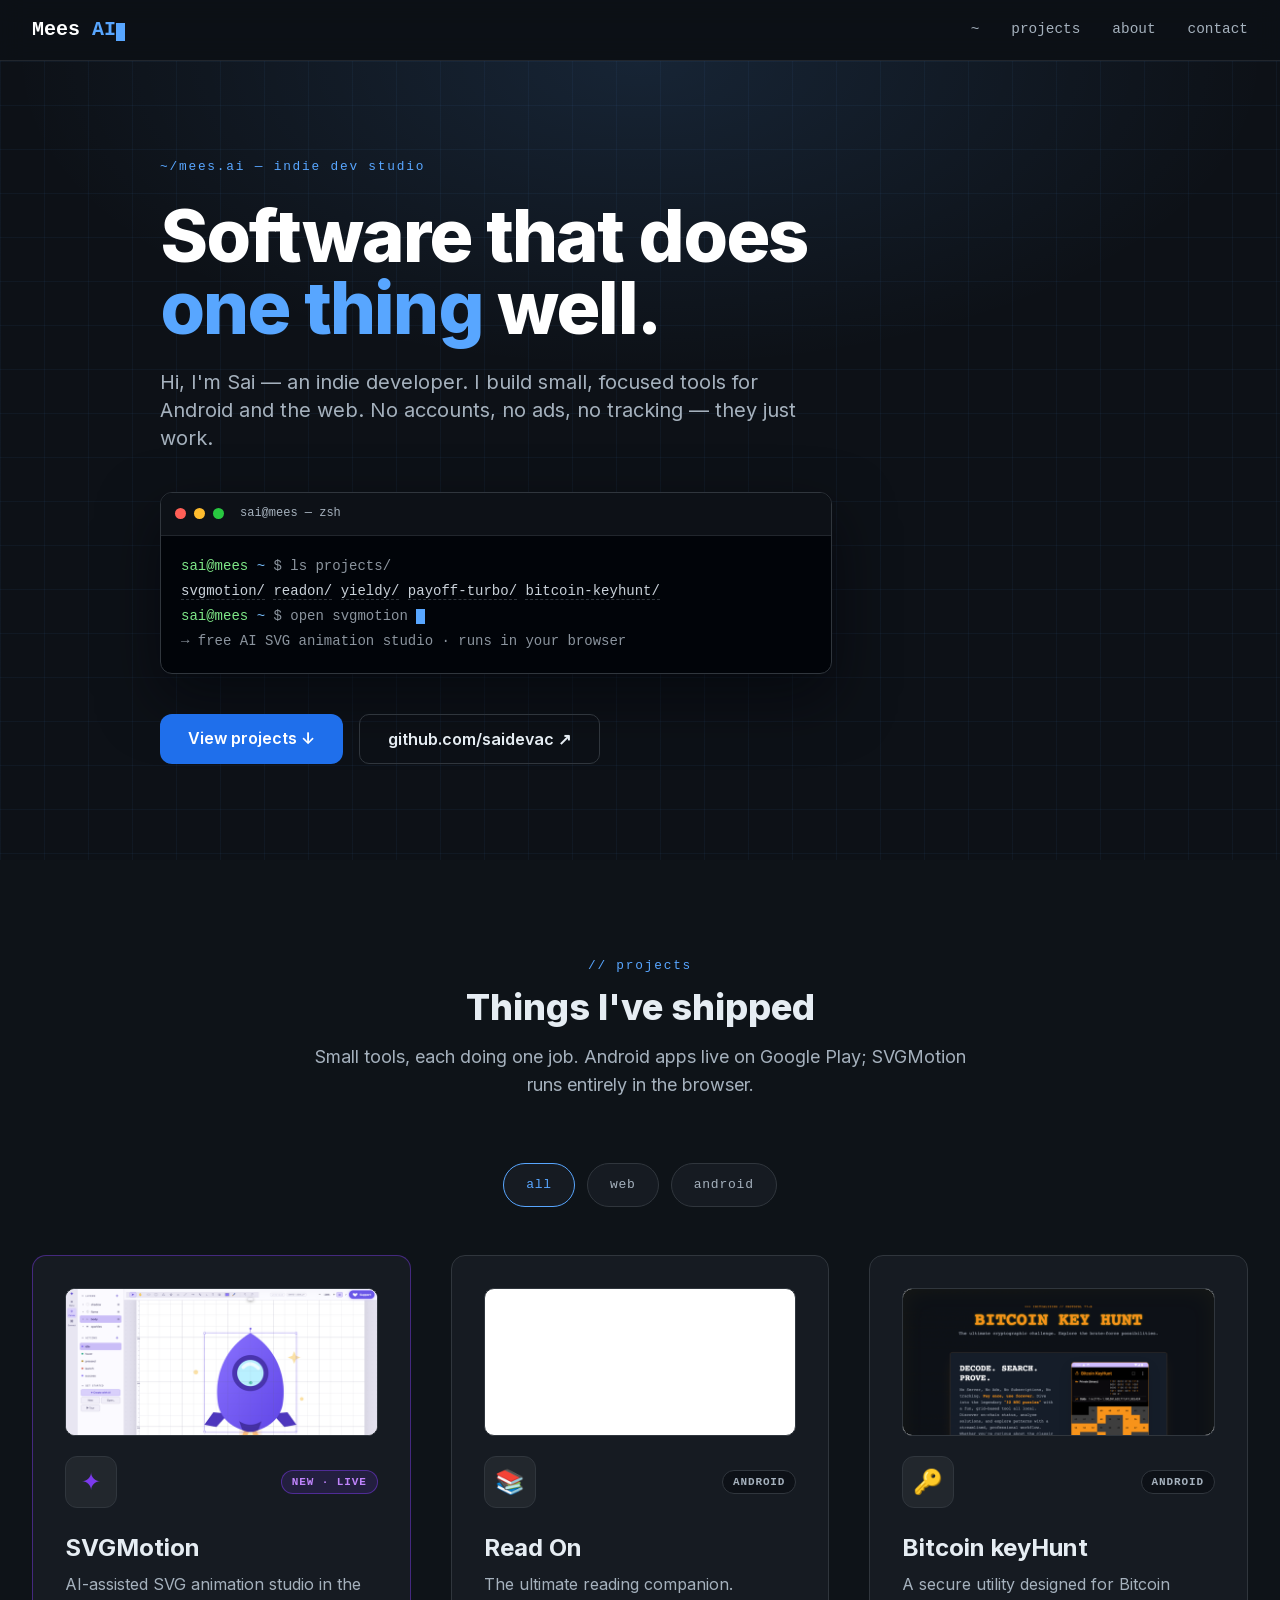
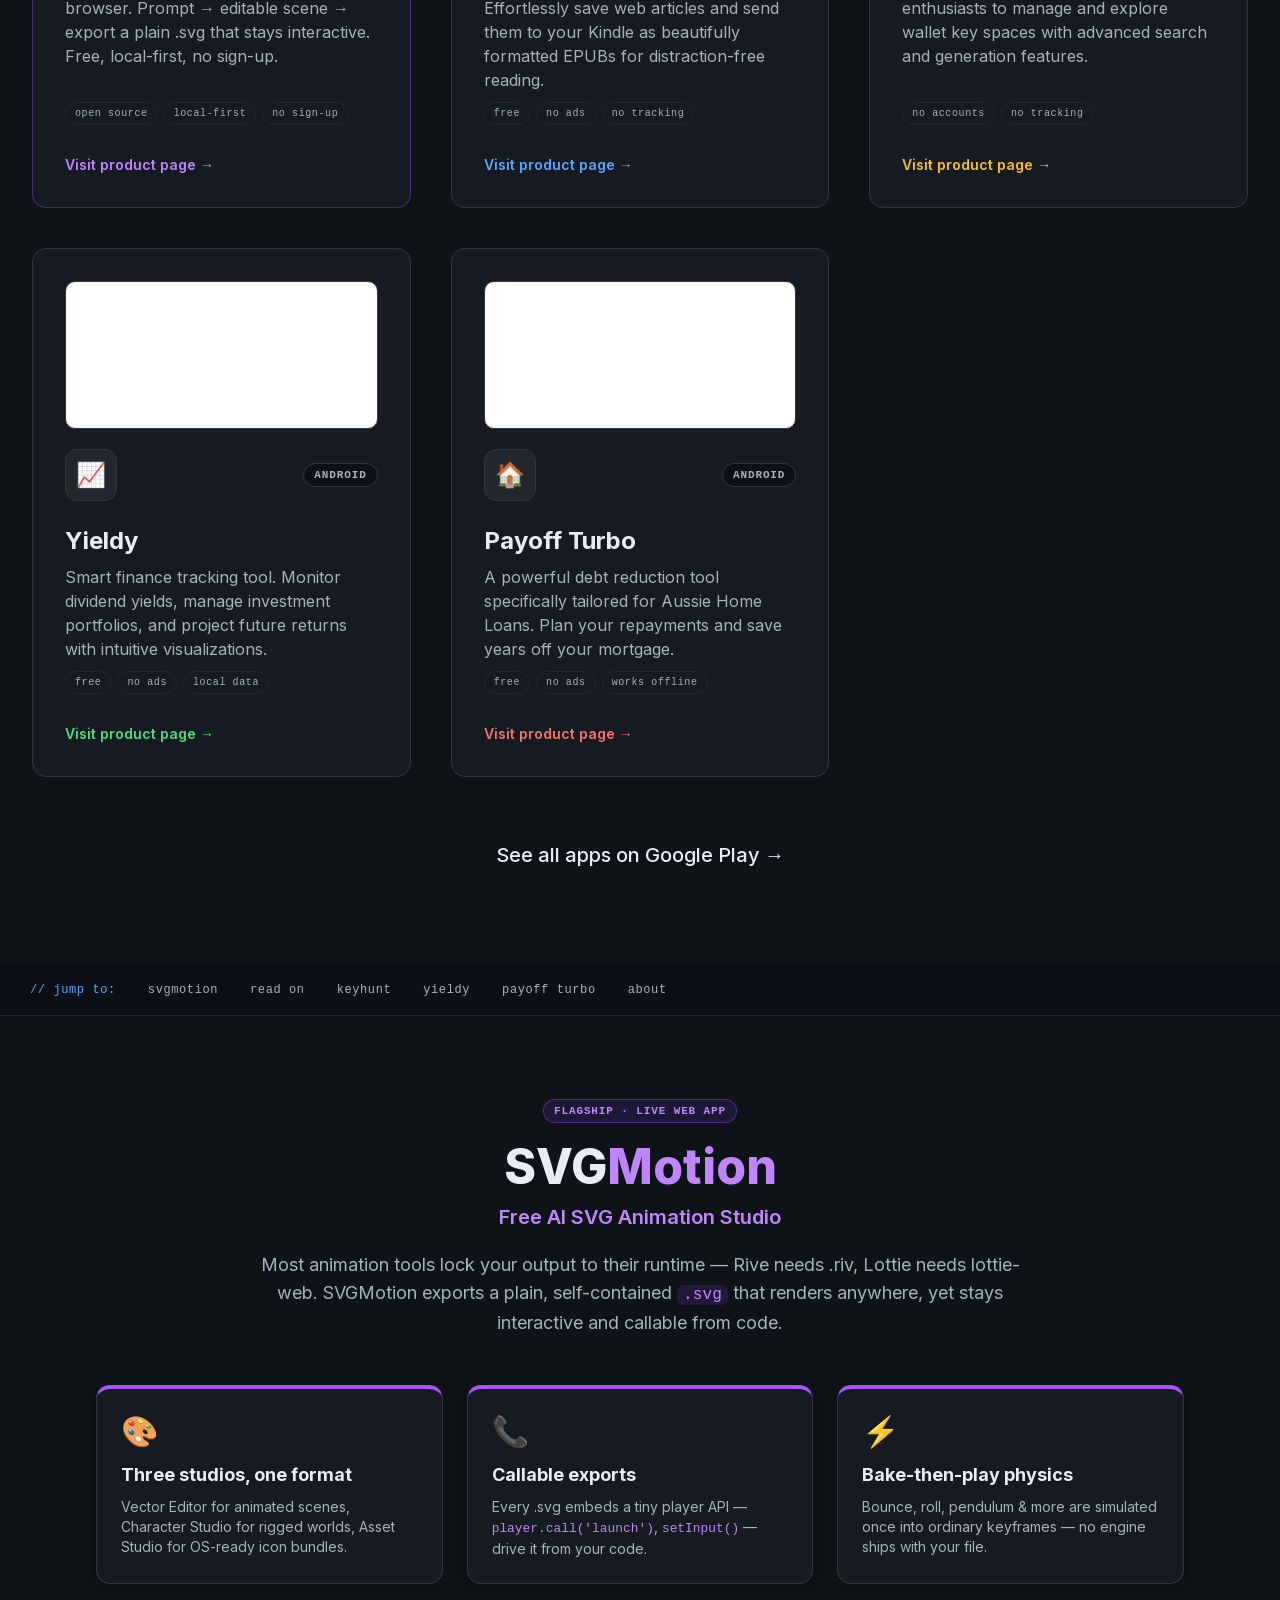
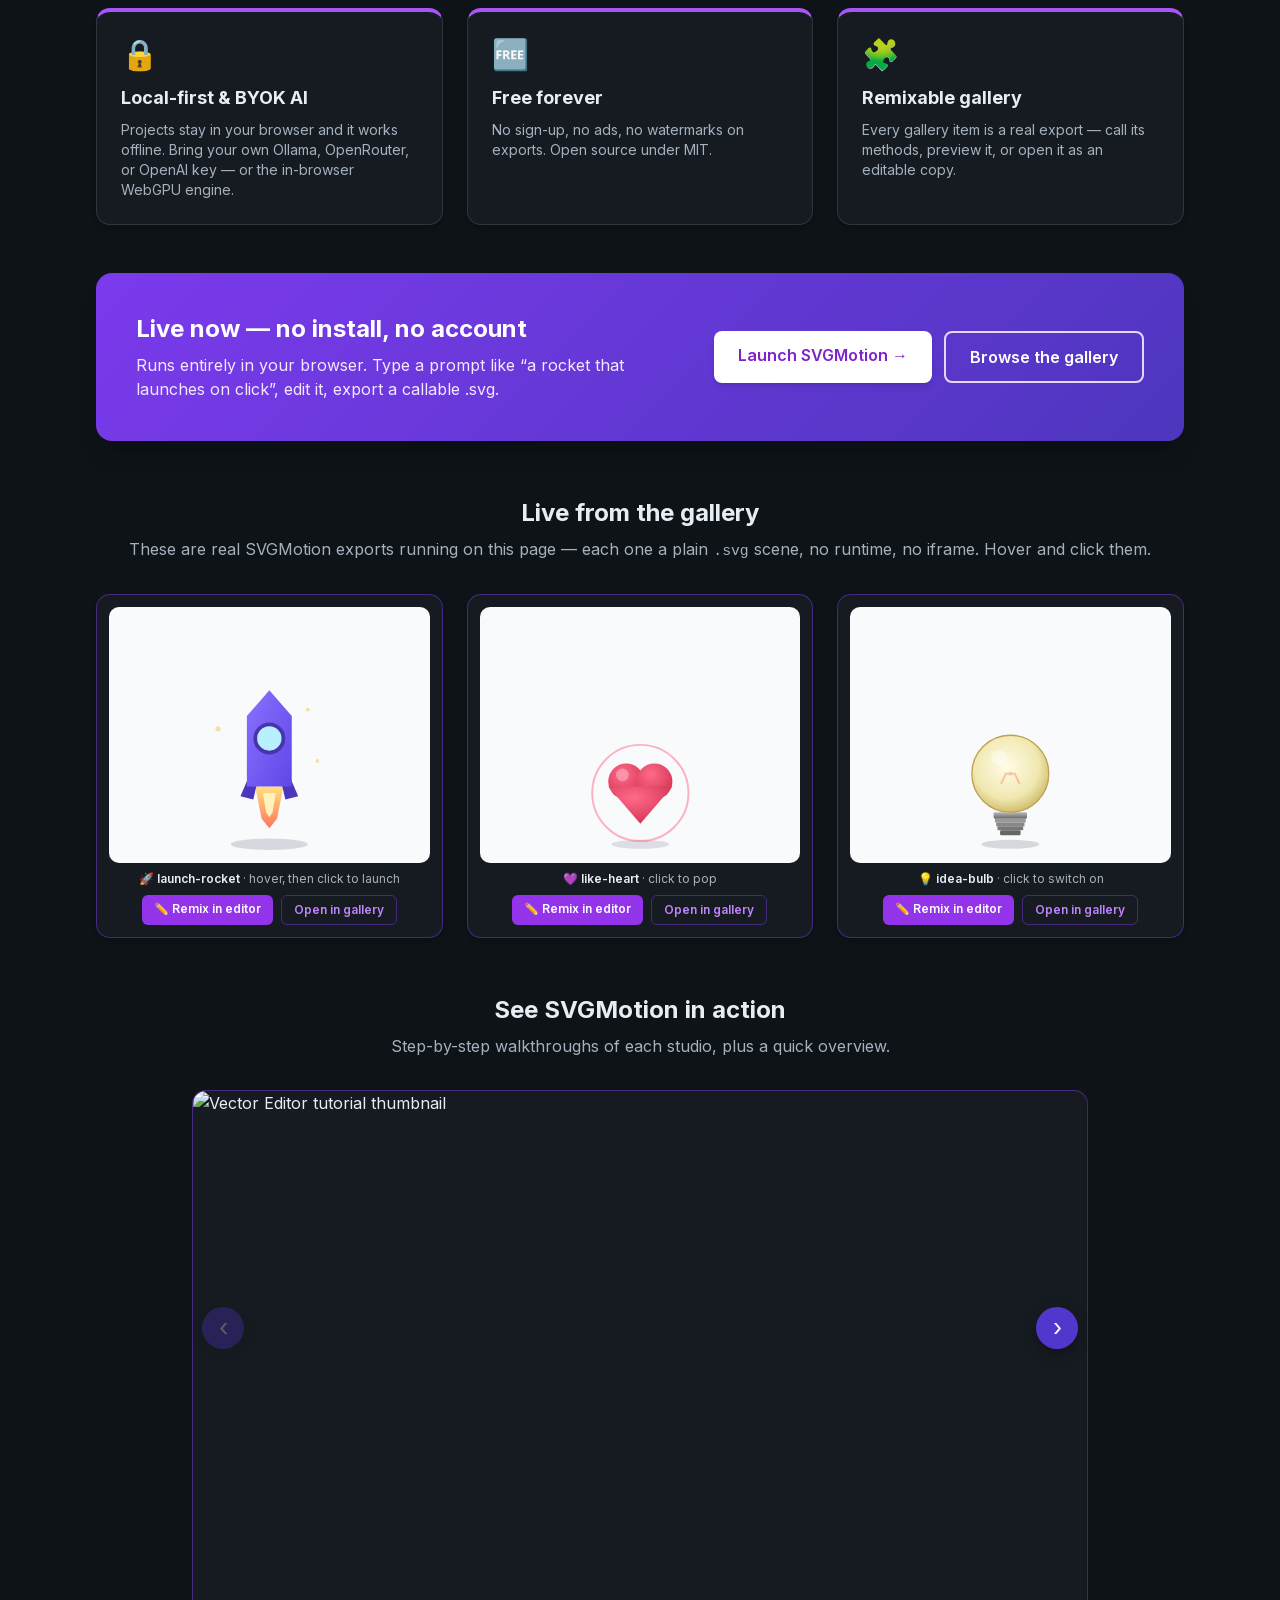
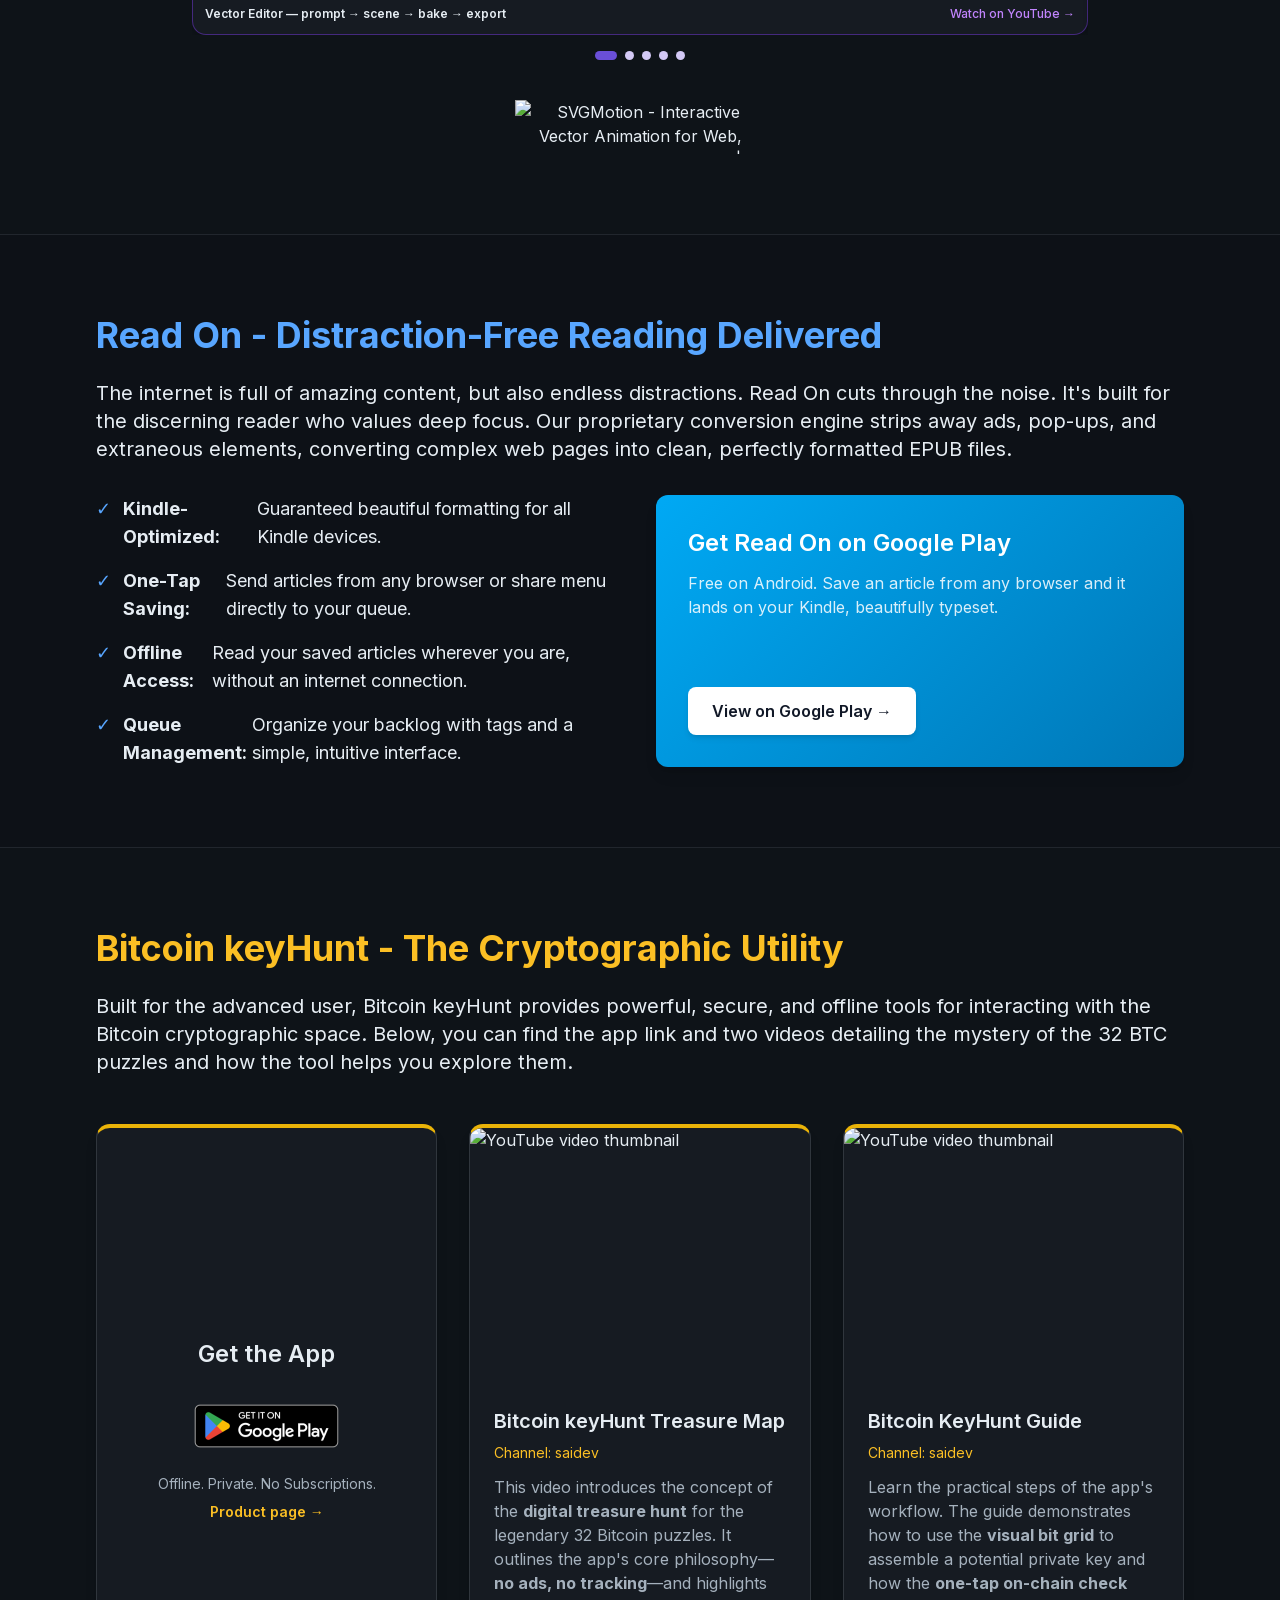
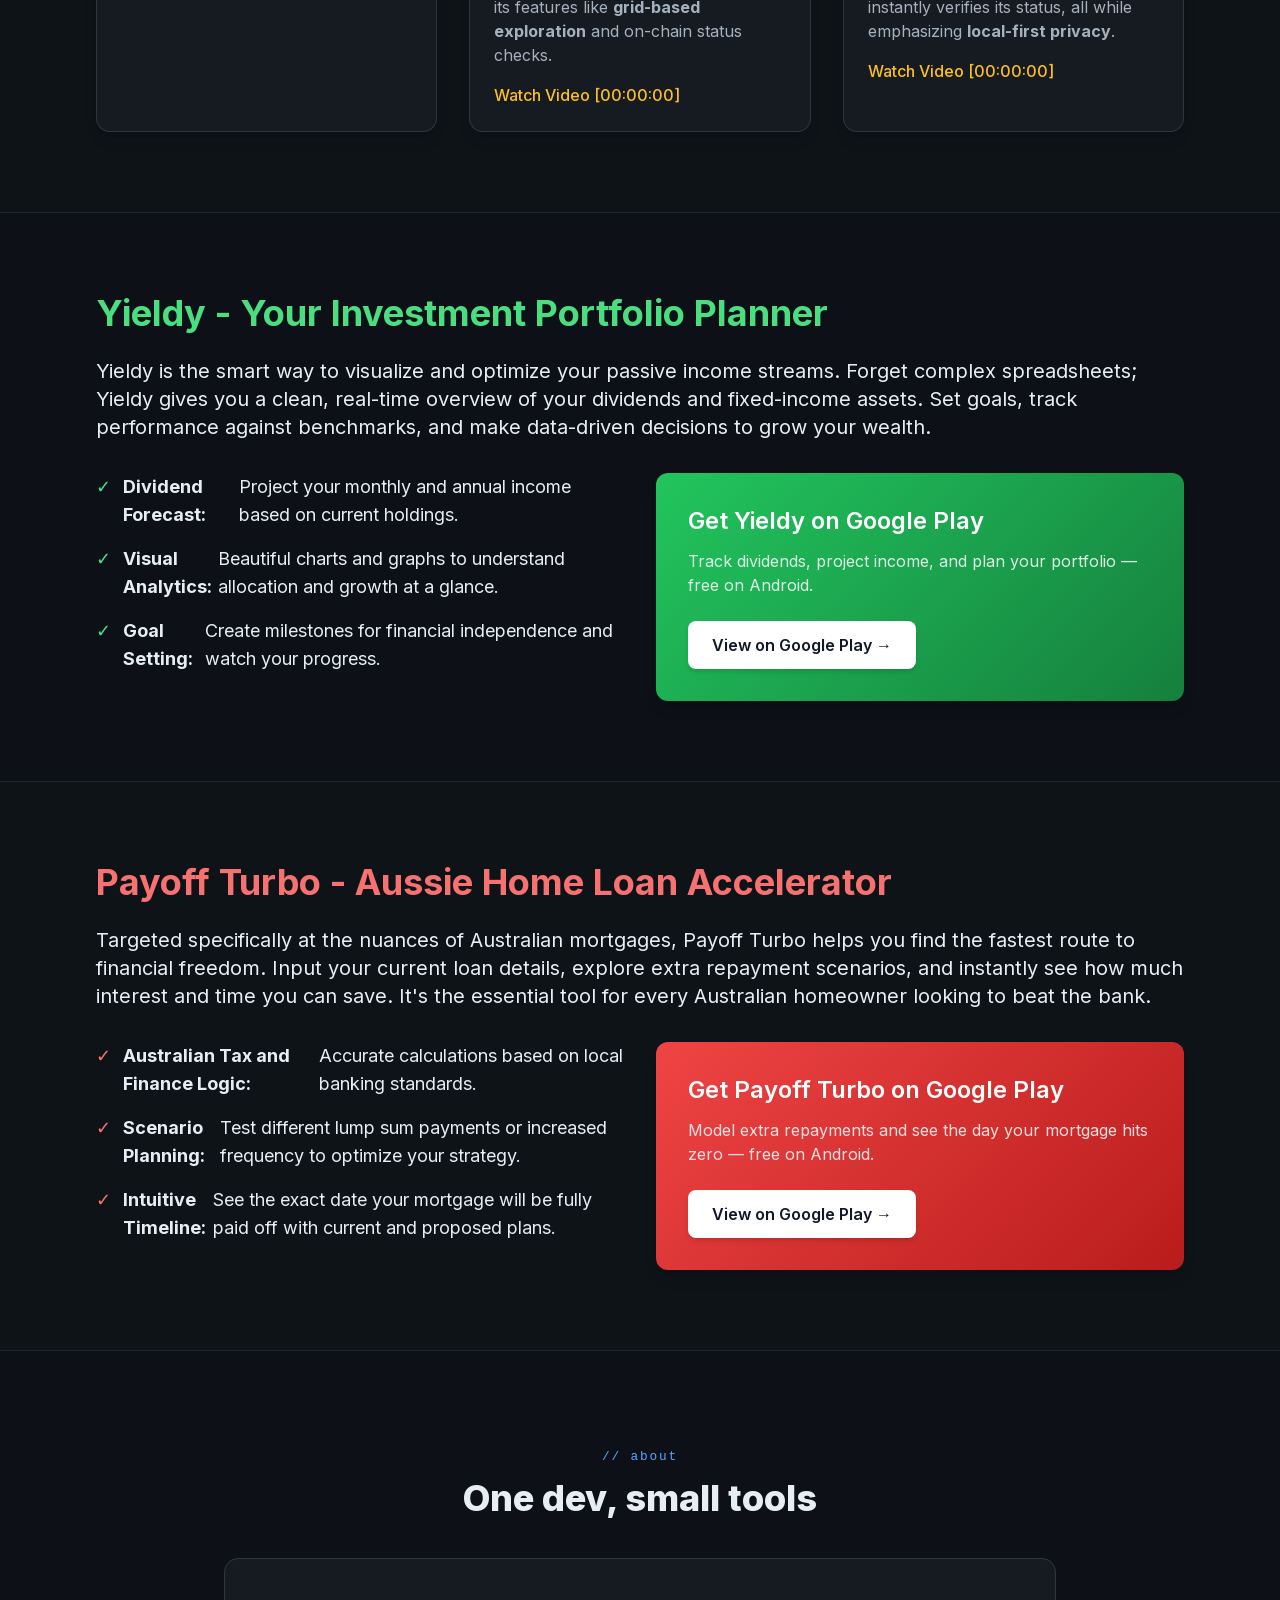
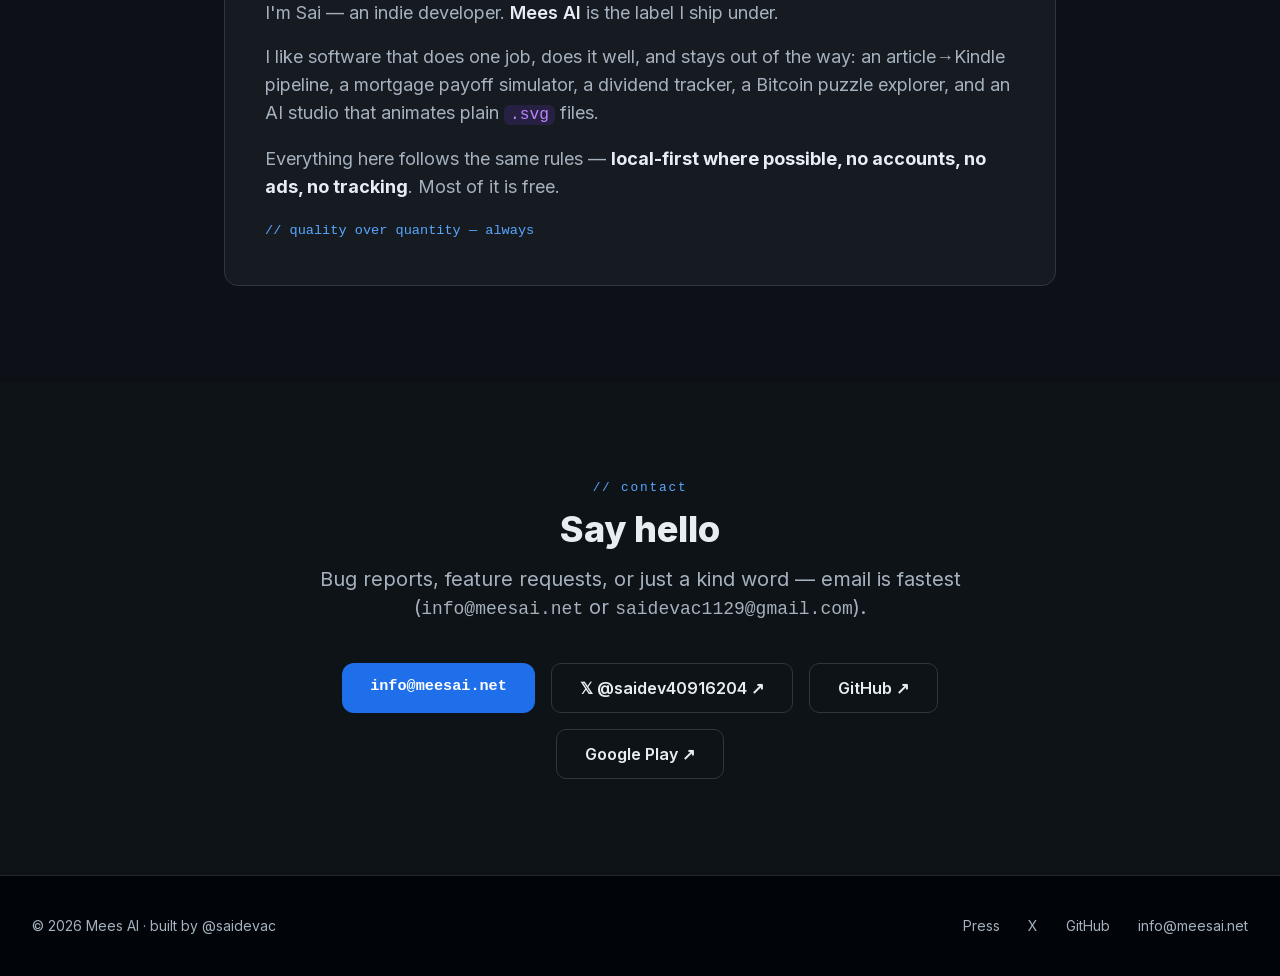
==== index.html @ 21267570 "Point SVGMotion app links at the custom domain The editor moved off the workers.dev origin to app.sv" ====
<!doctype html>
<html lang="en">
<head>
    <meta charset="UTF-8">
    <meta name="viewport" content="width=device-width, initial-scale=1.0">
    <title>Mees AI — software that does one thing well</title>
    <link rel="icon" type="image/svg+xml" href="/favicon.svg">
    <link rel="apple-touch-icon" href="/apple-touch-icon.png">
    <link rel="preload" href="/fonts/inter-latin.woff2" as="font" type="font/woff2" crossorigin>
    <style>
/* Self-hosted Inter variable font (latin + latin-ext) — replaces the Google
   Fonts request chain. font-display: swap keeps text visible during load. */
@font-face {
  font-family: 'Inter';
  font-style: normal;
  font-weight: 100 900;
  font-display: swap;
  src: url('/fonts/inter-latin-ext.woff2') format('woff2');
  unicode-range: U+0100-02BA, U+02BD-02C5, U+02C7-02CC, U+02CE-02D7, U+02DD-02FF, U+0304, U+0308, U+0329, U+1D00-1DBF, U+1E00-1E9F, U+1EF2-1EFF, U+2020, U+20A0-20AB, U+20AD-20C0, U+2113, U+2C60-2C7F, U+A720-A7FF;
}
@font-face {
  font-family: 'Inter';
  font-style: normal;
  font-weight: 100 900;
  font-display: swap;
  src: url('/fonts/inter-latin.woff2') format('woff2');
  unicode-range: U+0000-00FF, U+0131, U+0152-0153, U+02BB-02BC, U+02C6, U+02DA, U+02DC, U+0304, U+0308, U+0329, U+2000-206F, U+20AC, U+2122, U+2191, U+2193, U+2212, U+2215, U+FEFF, U+FFFD;
}

*,:after,:before{--tw-border-spacing-x:0;--tw-border-spacing-y:0;--tw-translate-x:0;--tw-translate-y:0;--tw-rotate:0;--tw-skew-x:0;--tw-skew-y:0;--tw-scale-x:1;--tw-scale-y:1;--tw-pan-x: ;--tw-pan-y: ;--tw-pinch-zoom: ;--tw-scroll-snap-strictness:proximity;--tw-gradient-from-position: ;--tw-gradient-via-position: ;--tw-gradient-to-position: ;--tw-ordinal: ;--tw-slashed-zero: ;--tw-numeric-figure: ;--tw-numeric-spacing: ;--tw-numeric-fraction: ;--tw-ring-inset: ;--tw-ring-offset-width:0px;--tw-ring-offset-color:#fff;--tw-ring-color:rgba(59,130,246,.5);--tw-ring-offset-shadow:0 0 #0000;--tw-ring-shadow:0 0 #0000;--tw-shadow:0 0 #0000;--tw-shadow-colored:0 0 #0000;--tw-blur: ;--tw-brightness: ;--tw-contrast: ;--tw-grayscale: ;--tw-hue-rotate: ;--tw-invert: ;--tw-saturate: ;--tw-sepia: ;--tw-drop-shadow: ;--tw-backdrop-blur: ;--tw-backdrop-brightness: ;--tw-backdrop-contrast: ;--tw-backdrop-grayscale: ;--tw-backdrop-hue-rotate: ;--tw-backdrop-invert: ;--tw-backdrop-opacity: ;--tw-backdrop-saturate: ;--tw-backdrop-sepia: ;--tw-contain-size: ;--tw-contain-layout: ;--tw-contain-paint: ;--tw-contain-style: }::backdrop{--tw-border-spacing-x:0;--tw-border-spacing-y:0;--tw-translate-x:0;--tw-translate-y:0;--tw-rotate:0;--tw-skew-x:0;--tw-skew-y:0;--tw-scale-x:1;--tw-scale-y:1;--tw-pan-x: ;--tw-pan-y: ;--tw-pinch-zoom: ;--tw-scroll-snap-strictness:proximity;--tw-gradient-from-position: ;--tw-gradient-via-position: ;--tw-gradient-to-position: ;--tw-ordinal: ;--tw-slashed-zero: ;--tw-numeric-figure: ;--tw-numeric-spacing: ;--tw-numeric-fraction: ;--tw-ring-inset: ;--tw-ring-offset-width:0px;--tw-ring-offset-color:#fff;--tw-ring-color:rgba(59,130,246,.5);--tw-ring-offset-shadow:0 0 #0000;--tw-ring-shadow:0 0 #0000;--tw-shadow:0 0 #0000;--tw-shadow-colored:0 0 #0000;--tw-blur: ;--tw-brightness: ;--tw-contrast: ;--tw-grayscale: ;--tw-hue-rotate: ;--tw-invert: ;--tw-saturate: ;--tw-sepia: ;--tw-drop-shadow: ;--tw-backdrop-blur: ;--tw-backdrop-brightness: ;--tw-backdrop-contrast: ;--tw-backdrop-grayscale: ;--tw-backdrop-hue-rotate: ;--tw-backdrop-invert: ;--tw-backdrop-opacity: ;--tw-backdrop-saturate: ;--tw-backdrop-sepia: ;--tw-contain-size: ;--tw-contain-layout: ;--tw-contain-paint: ;--tw-contain-style: }/*! tailwindcss v3.4.17 | MIT License | https://tailwindcss.com*/*,:after,:before{box-sizing:border-box;border:0 solid #e5e7eb}:after,:before{--tw-content:""}:host,html{line-height:1.5;-webkit-text-size-adjust:100%;-moz-tab-size:4;-o-tab-size:4;tab-size:4;font-family:ui-sans-serif,system-ui,sans-serif,Apple Color Emoji,Segoe UI Emoji,Segoe UI Symbol,Noto Color Emoji;font-feature-settings:normal;font-variation-settings:normal;-webkit-tap-highlight-color:transparent}body{margin:0;line-height:inherit}hr{height:0;color:inherit;border-top-width:1px}abbr:where([title]){-webkit-text-decoration:underline dotted;text-decoration:underline dotted}h1,h2,h3,h4,h5,h6{font-size:inherit;font-weight:inherit}a{color:inherit;text-decoration:inherit}b,strong{font-weight:bolder}code,kbd,pre,samp{font-family:ui-monospace,SFMono-Regular,Menlo,Monaco,Consolas,Liberation Mono,Courier New,monospace;font-feature-settings:normal;font-variation-settings:normal;font-size:1em}small{font-size:80%}sub,sup{font-size:75%;line-height:0;position:relative;vertical-align:baseline}sub{bottom:-.25em}sup{top:-.5em}table{text-indent:0;border-color:inherit;border-collapse:collapse}button,input,optgroup,select,textarea{font-family:inherit;font-feature-settings:inherit;font-variation-settings:inherit;font-size:100%;font-weight:inherit;line-height:inherit;letter-spacing:inherit;color:inherit;margin:0;padding:0}button,select{text-transform:none}button,input:where([type=button]),input:where([type=reset]),input:where([type=submit]){-webkit-appearance:button;background-color:transparent;background-image:none}:-moz-focusring{outline:auto}:-moz-ui-invalid{box-shadow:none}progress{vertical-align:baseline}::-webkit-inner-spin-button,::-webkit-outer-spin-button{height:auto}[type=search]{-webkit-appearance:textfield;outline-offset:-2px}::-webkit-search-decoration{-webkit-appearance:none}::-webkit-file-upload-button{-webkit-appearance:button;font:inherit}summary{display:list-item}blockquote,dd,dl,figure,h1,h2,h3,h4,h5,h6,hr,p,pre{margin:0}fieldset{margin:0}fieldset,legend{padding:0}menu,ol,ul{list-style:none;margin:0;padding:0}dialog{padding:0}textarea{resize:vertical}input::-moz-placeholder,textarea::-moz-placeholder{opacity:1;color:#9ca3af}input::placeholder,textarea::placeholder{opacity:1;color:#9ca3af}[role=button],button{cursor:pointer}:disabled{cursor:default}audio,canvas,embed,iframe,img,object,svg,video{display:block;vertical-align:middle}img,video{max-width:100%;height:auto}[hidden]:where(:not([hidden=until-found])){display:none}.fixed{position:fixed}.relative{position:relative}.sticky{position:sticky}.top-0{top:0}.z-50{z-index:50}.mx-auto{margin-left:auto;margin-right:auto}.mb-0{margin-bottom:0}.mb-10{margin-bottom:2.5rem}.mb-12{margin-bottom:3rem}.mb-16{margin-bottom:4rem}.mb-2{margin-bottom:.5rem}.mb-3{margin-bottom:.75rem}.mb-4{margin-bottom:1rem}.mb-5{margin-bottom:1.25rem}.mb-6{margin-bottom:1.5rem}.mb-8{margin-bottom:2rem}.mr-3{margin-right:.75rem}.mt-10{margin-top:2.5rem}.mt-14{margin-top:3.5rem}.mt-16{margin-top:4rem}.mt-2{margin-top:.5rem}.mt-4{margin-top:1rem}.mt-6{margin-top:1.5rem}.mt-8{margin-top:2rem}.mt-auto{margin-top:auto}.block{display:block}.inline-block{display:inline-block}.flex{display:flex}.grid{display:grid}.hidden{display:none}.aspect-video{aspect-ratio:16/9}.h-16{height:4rem}.h-6{height:1.5rem}.h-full{height:100%}.w-6{width:1.5rem}.w-full{width:100%}.max-w-2xl{max-width:42rem}.max-w-3xl{max-width:48rem}.max-w-4xl{max-width:56rem}.max-w-6xl{max-width:72rem}.max-w-7xl{max-width:80rem}.max-w-xl{max-width:36rem}.flex-1{flex:1 1 0%}.shrink-0{flex-shrink:0}.grow{flex-grow:1}.transform{transform:translate(var(--tw-translate-x),var(--tw-translate-y)) rotate(var(--tw-rotate)) skewX(var(--tw-skew-x)) skewY(var(--tw-skew-y)) scaleX(var(--tw-scale-x)) scaleY(var(--tw-scale-y))}.grid-cols-1{grid-template-columns:repeat(1,minmax(0,1fr))}.flex-col{flex-direction:column}.flex-wrap{flex-wrap:wrap}.items-start{align-items:flex-start}.items-center{align-items:center}.justify-center{justify-content:center}.justify-between{justify-content:space-between}.gap-10{gap:2.5rem}.gap-2{gap:.5rem}.gap-3{gap:.75rem}.gap-6{gap:1.5rem}.gap-8{gap:2rem}.space-x-4>:not([hidden])~:not([hidden]){--tw-space-x-reverse:0;margin-right:calc(1rem*var(--tw-space-x-reverse));margin-left:calc(1rem*(1 - var(--tw-space-x-reverse)))}.space-x-6>:not([hidden])~:not([hidden]){--tw-space-x-reverse:0;margin-right:calc(1.5rem*var(--tw-space-x-reverse));margin-left:calc(1.5rem*(1 - var(--tw-space-x-reverse)))}.space-x-8>:not([hidden])~:not([hidden]){--tw-space-x-reverse:0;margin-right:calc(2rem*var(--tw-space-x-reverse));margin-left:calc(2rem*(1 - var(--tw-space-x-reverse)))}.space-y-4>:not([hidden])~:not([hidden]){--tw-space-y-reverse:0;margin-top:calc(1rem*(1 - var(--tw-space-y-reverse)));margin-bottom:calc(1rem*var(--tw-space-y-reverse))}.self-start{align-self:flex-start}.overflow-hidden{overflow:hidden}.rounded{border-radius:.25rem}.rounded-2xl{border-radius:1rem}.rounded-full{border-radius:9999px}.rounded-lg{border-radius:.5rem}.rounded-md{border-radius:.375rem}.rounded-xl{border-radius:.75rem}.border{border-width:1px}.border-2{border-width:2px}.border-b{border-bottom-width:1px}.border-b-2{border-bottom-width:2px}.border-t-4{border-top-width:4px}.border-t-8{border-top-width:8px}.border-gray-100{--tw-border-opacity:1;border-color:rgb(243 244 246/var(--tw-border-opacity,1))}.border-gray-300{--tw-border-opacity:1;border-color:rgb(209 213 219/var(--tw-border-opacity,1))}.border-gray-400{--tw-border-opacity:1;border-color:rgb(156 163 175/var(--tw-border-opacity,1))}.border-purple-100{--tw-border-opacity:1;border-color:rgb(243 232 255/var(--tw-border-opacity,1))}.border-purple-200{--tw-border-opacity:1;border-color:rgb(233 213 255/var(--tw-border-opacity,1))}.border-purple-300{--tw-border-opacity:1;border-color:rgb(216 180 254/var(--tw-border-opacity,1))}.border-purple-500{--tw-border-opacity:1;border-color:rgb(168 85 247/var(--tw-border-opacity,1))}.border-transparent{border-color:transparent}.border-yellow-500{--tw-border-opacity:1;border-color:rgb(234 179 8/var(--tw-border-opacity,1))}.bg-\[\#f0f4f8\]{--tw-bg-opacity:1;background-color:rgb(240 244 248/var(--tw-bg-opacity,1))}.bg-blue-100{--tw-bg-opacity:1;background-color:rgb(219 234 254/var(--tw-bg-opacity,1))}.bg-gray-100{--tw-bg-opacity:1;background-color:rgb(243 244 246/var(--tw-bg-opacity,1))}.bg-green-100{--tw-bg-opacity:1;background-color:rgb(220 252 231/var(--tw-bg-opacity,1))}.bg-purple-100{--tw-bg-opacity:1;background-color:rgb(243 232 255/var(--tw-bg-opacity,1))}.bg-purple-50{--tw-bg-opacity:1;background-color:rgb(250 245 255/var(--tw-bg-opacity,1))}.bg-purple-600{--tw-bg-opacity:1;background-color:rgb(147 51 234/var(--tw-bg-opacity,1))}.bg-red-100{--tw-bg-opacity:1;background-color:rgb(254 226 226/var(--tw-bg-opacity,1))}.bg-white{--tw-bg-opacity:1;background-color:rgb(255 255 255/var(--tw-bg-opacity,1))}.bg-white\/20{background-color:hsla(0,0%,100%,.2)}.bg-yellow-100{--tw-bg-opacity:1;background-color:rgb(254 249 195/var(--tw-bg-opacity,1))}.p-10{padding:2.5rem}.p-3{padding:.75rem}.p-6{padding:1.5rem}.p-8{padding:2rem}.px-1\.5{padding-left:.375rem;padding-right:.375rem}.px-3{padding-left:.75rem;padding-right:.75rem}.px-4{padding-left:1rem;padding-right:1rem}.px-6{padding-left:1.5rem;padding-right:1.5rem}.px-8{padding-left:2rem;padding-right:2rem}.py-0\.5{padding-top:.125rem;padding-bottom:.125rem}.py-1{padding-top:.25rem;padding-bottom:.25rem}.py-1\.5{padding-top:.375rem;padding-bottom:.375rem}.py-10{padding-top:2.5rem;padding-bottom:2.5rem}.py-12{padding-top:3rem;padding-bottom:3rem}.py-16{padding-top:4rem;padding-bottom:4rem}.py-20{padding-top:5rem;padding-bottom:5rem}.py-24{padding-top:6rem;padding-bottom:6rem}.py-3{padding-top:.75rem;padding-bottom:.75rem}.py-4{padding-top:1rem;padding-bottom:1rem}.pb-1{padding-bottom:.25rem}.pb-32{padding-bottom:8rem}.pt-24{padding-top:6rem}.pt-4{padding-top:1rem}.text-center{text-align:center}.text-2xl{font-size:1.5rem;line-height:2rem}.text-3xl{font-size:1.875rem;line-height:2.25rem}.text-4xl{font-size:2.25rem;line-height:2.5rem}.text-5xl{font-size:3rem;line-height:1}.text-base{font-size:1rem;line-height:1.5rem}.text-lg{font-size:1.125rem;line-height:1.75rem}.text-sm{font-size:.875rem;line-height:1.25rem}.text-xl{font-size:1.25rem;line-height:1.75rem}.text-xs{font-size:.75rem;line-height:1rem}.font-bold{font-weight:700}.font-extrabold{font-weight:800}.font-medium{font-weight:500}.font-semibold{font-weight:600}.uppercase{text-transform:uppercase}.leading-tight{line-height:1.25}.tracking-tight{letter-spacing:-.025em}.tracking-wide{letter-spacing:.025em}.tracking-widest{letter-spacing:.1em}.text-gray-300{--tw-text-opacity:1;color:rgb(209 213 219/var(--tw-text-opacity,1))}.text-gray-500{--tw-text-opacity:1;color:rgb(107 114 128/var(--tw-text-opacity,1))}.text-gray-600{--tw-text-opacity:1;color:rgb(75 85 99/var(--tw-text-opacity,1))}.text-gray-700{--tw-text-opacity:1;color:rgb(55 65 81/var(--tw-text-opacity,1))}.text-gray-800{--tw-text-opacity:1;color:rgb(31 41 55/var(--tw-text-opacity,1))}.text-gray-900{--tw-text-opacity:1;color:rgb(17 24 39/var(--tw-text-opacity,1))}.text-green-500{--tw-text-opacity:1;color:rgb(34 197 94/var(--tw-text-opacity,1))}.text-green-600{--tw-text-opacity:1;color:rgb(22 163 74/var(--tw-text-opacity,1))}.text-purple-100{--tw-text-opacity:1;color:rgb(243 232 255/var(--tw-text-opacity,1))}.text-purple-600{--tw-text-opacity:1;color:rgb(147 51 234/var(--tw-text-opacity,1))}.text-purple-700{--tw-text-opacity:1;color:rgb(126 34 206/var(--tw-text-opacity,1))}.text-red-500{--tw-text-opacity:1;color:rgb(239 68 68/var(--tw-text-opacity,1))}.text-red-600{--tw-text-opacity:1;color:rgb(220 38 38/var(--tw-text-opacity,1))}.text-white{--tw-text-opacity:1;color:rgb(255 255 255/var(--tw-text-opacity,1))}.text-white\/85{color:hsla(0,0%,100%,.85)}.text-yellow-500{--tw-text-opacity:1;color:rgb(234 179 8/var(--tw-text-opacity,1))}.text-yellow-600{--tw-text-opacity:1;color:rgb(202 138 4/var(--tw-text-opacity,1))}.shadow{--tw-shadow:0 1px 3px 0 rgba(0,0,0,.1),0 1px 2px -1px rgba(0,0,0,.1);--tw-shadow-colored:0 1px 3px 0 var(--tw-shadow-color),0 1px 2px -1px var(--tw-shadow-color)}.shadow,.shadow-2xl{box-shadow:var(--tw-ring-offset-shadow,0 0 #0000),var(--tw-ring-shadow,0 0 #0000),var(--tw-shadow)}.shadow-2xl{--tw-shadow:0 25px 50px -12px rgba(0,0,0,.25);--tw-shadow-colored:0 25px 50px -12px var(--tw-shadow-color)}.shadow-lg{--tw-shadow:0 10px 15px -3px rgba(0,0,0,.1),0 4px 6px -4px rgba(0,0,0,.1);--tw-shadow-colored:0 10px 15px -3px var(--tw-shadow-color),0 4px 6px -4px var(--tw-shadow-color)}.shadow-lg,.shadow-md{box-shadow:var(--tw-ring-offset-shadow,0 0 #0000),var(--tw-ring-shadow,0 0 #0000),var(--tw-shadow)}.shadow-md{--tw-shadow:0 4px 6px -1px rgba(0,0,0,.1),0 2px 4px -2px rgba(0,0,0,.1);--tw-shadow-colored:0 4px 6px -1px var(--tw-shadow-color),0 2px 4px -2px var(--tw-shadow-color)}.shadow-xl{--tw-shadow:0 20px 25px -5px rgba(0,0,0,.1),0 8px 10px -6px rgba(0,0,0,.1);--tw-shadow-colored:0 20px 25px -5px var(--tw-shadow-color),0 8px 10px -6px var(--tw-shadow-color);box-shadow:var(--tw-ring-offset-shadow,0 0 #0000),var(--tw-ring-shadow,0 0 #0000),var(--tw-shadow)}.ring{--tw-ring-offset-shadow:var(--tw-ring-inset) 0 0 0 var(--tw-ring-offset-width) var(--tw-ring-offset-color);--tw-ring-shadow:var(--tw-ring-inset) 0 0 0 calc(3px + var(--tw-ring-offset-width)) var(--tw-ring-color);box-shadow:var(--tw-ring-offset-shadow),var(--tw-ring-shadow),var(--tw-shadow,0 0 #0000)}.filter{filter:var(--tw-blur) var(--tw-brightness) var(--tw-contrast) var(--tw-grayscale) var(--tw-hue-rotate) var(--tw-invert) var(--tw-saturate) var(--tw-sepia) var(--tw-drop-shadow)}.transition{transition-property:color,background-color,border-color,text-decoration-color,fill,stroke,opacity,box-shadow,transform,filter,-webkit-backdrop-filter;transition-property:color,background-color,border-color,text-decoration-color,fill,stroke,opacity,box-shadow,transform,filter,backdrop-filter;transition-property:color,background-color,border-color,text-decoration-color,fill,stroke,opacity,box-shadow,transform,filter,backdrop-filter,-webkit-backdrop-filter;transition-timing-function:cubic-bezier(.4,0,.2,1);transition-duration:.15s}.transition-transform{transition-property:transform;transition-timing-function:cubic-bezier(.4,0,.2,1)}.duration-150,.transition-transform{transition-duration:.15s}.duration-300{transition-duration:.3s}.ease-in-out{transition-timing-function:cubic-bezier(.4,0,.2,1)}.hover\:scale-105:hover{--tw-scale-x:1.05;--tw-scale-y:1.05}.hover\:scale-105:hover,.hover\:scale-\[1\.01\]:hover{transform:translate(var(--tw-translate-x),var(--tw-translate-y)) rotate(var(--tw-rotate)) skewX(var(--tw-skew-x)) skewY(var(--tw-skew-y)) scaleX(var(--tw-scale-x)) scaleY(var(--tw-scale-y))}.hover\:scale-\[1\.01\]:hover{--tw-scale-x:1.01;--tw-scale-y:1.01}.hover\:border-gray-700:hover{--tw-border-opacity:1;border-color:rgb(55 65 81/var(--tw-border-opacity,1))}.hover\:bg-gray-100:hover{--tw-bg-opacity:1;background-color:rgb(243 244 246/var(--tw-bg-opacity,1))}.hover\:bg-gray-700:hover{--tw-bg-opacity:1;background-color:rgb(55 65 81/var(--tw-bg-opacity,1))}.hover\:bg-purple-50:hover{--tw-bg-opacity:1;background-color:rgb(250 245 255/var(--tw-bg-opacity,1))}.hover\:bg-purple-700:hover{--tw-bg-opacity:1;background-color:rgb(126 34 206/var(--tw-bg-opacity,1))}.hover\:bg-white\/10:hover{background-color:hsla(0,0%,100%,.1)}.hover\:text-yellow-600:hover{--tw-text-opacity:1;color:rgb(202 138 4/var(--tw-text-opacity,1))}.hover\:text-yellow-700:hover{--tw-text-opacity:1;color:rgb(161 98 7/var(--tw-text-opacity,1))}.hover\:shadow-2xl:hover{--tw-shadow:0 25px 50px -12px rgba(0,0,0,.25);--tw-shadow-colored:0 25px 50px -12px var(--tw-shadow-color)}.hover\:shadow-2xl:hover,.hover\:shadow-xl:hover{box-shadow:var(--tw-ring-offset-shadow,0 0 #0000),var(--tw-ring-shadow,0 0 #0000),var(--tw-shadow)}.hover\:shadow-xl:hover{--tw-shadow:0 20px 25px -5px rgba(0,0,0,.1),0 8px 10px -6px rgba(0,0,0,.1);--tw-shadow-colored:0 20px 25px -5px var(--tw-shadow-color),0 8px 10px -6px var(--tw-shadow-color)}.focus\:ring-4:focus{--tw-ring-offset-shadow:var(--tw-ring-inset) 0 0 0 var(--tw-ring-offset-width) var(--tw-ring-offset-color);--tw-ring-shadow:var(--tw-ring-inset) 0 0 0 calc(4px + var(--tw-ring-offset-width)) var(--tw-ring-color);box-shadow:var(--tw-ring-offset-shadow),var(--tw-ring-shadow),var(--tw-shadow,0 0 #0000)}@media (min-width:640px){.sm\:grid-cols-2{grid-template-columns:repeat(2,minmax(0,1fr))}.sm\:grid-cols-3{grid-template-columns:repeat(3,minmax(0,1fr))}.sm\:flex-row{flex-direction:row}.sm\:p-10{padding:2.5rem}.sm\:px-6{padding-left:1.5rem;padding-right:1.5rem}.sm\:text-5xl{font-size:3rem;line-height:1}.sm\:text-6xl{font-size:3.75rem;line-height:1}}@media (min-width:768px){.md\:mb-0{margin-bottom:0}.md\:flex{display:flex}.md\:hidden{display:none}.md\:grid-cols-2{grid-template-columns:repeat(2,minmax(0,1fr))}.md\:flex-row{flex-direction:row}.md\:items-center{align-items:center}.md\:justify-between{justify-content:space-between}}@media (min-width:1024px){.lg\:grid-cols-3{grid-template-columns:repeat(3,minmax(0,1fr))}.lg\:px-8{padding-left:2rem;padding-right:2rem}.lg\:text-7xl{font-size:4.5rem;line-height:1}}
    </style>
    <style>
        /* Dark dev-theme design system (GitHub-dark palette) */
        :root {
            --ink: #0d1117;       /* page background */
            --panel: #161b22;     /* card surface */
            --panel2: #0e1318;    /* alternating section surface */
            --line: #21262d;      /* hairline */
            --line2: #30363d;     /* card border */
            --txt: #e6edf3;       /* primary text */
            --dim: #a5b1bd;       /* secondary text (AAA-ish on --ink) */
            --acc: #58a6ff;       /* link/accent blue */
            --acc-btn: #1f6feb;   /* button */
            --acc-btn-h: #388bfd; /* button hover */
            --mono: ui-monospace, SFMono-Regular, Menlo, Consolas, 'Liberation Mono', monospace;
        }
        html { color-scheme: dark; }
        body {
            font-family: 'Inter', sans-serif;
            background-color: var(--ink);
            color: var(--txt);
            scroll-behavior: smooth;
        }
        code { font-family: var(--mono); font-size: .92em; }

        /* utilities missing from the compiled Tailwind set */
        .gap-4 { gap: 1rem; }
        .px-7 { padding-left: 1.75rem; padding-right: 1.75rem; }
        .pb-24 { padding-bottom: 6rem; }
        .max-w-5xl { max-width: 64rem; }

        /* helpers */
        .mono { font-family: var(--mono); }
        .txt { color: var(--txt); }
        .dim { color: var(--dim); }
        .purp { color: #c084fc; }
        .amb { color: #fbbf24; }
        .grn { color: #4ade80; }
        .red-t { color: #f87171; }
        .kicker { font-family: var(--mono); font-size: .8rem; letter-spacing: .14em; color: var(--acc); }
        .alt-sec { background: var(--panel2); }
        .edge { border-color: var(--line) !important; }
        .edgep { border-color: rgba(124, 58, 237, .45) !important; }
        .site-foot { border-top: 1px solid var(--line); }
        .stage { background: #f8fafc; border-radius: 10px; }
        .edge-top-p { border-top: 4px solid #a855f7 !important; }
        .edge-top-y { border-top: 4px solid #eab308 !important; }
        .codechip { font-family: var(--mono); font-size: .9em; background: rgba(124,58,237,.16); color: #c084fc; border-radius: 6px; padding: 1px 6px; }
        .ghp:hover { background: rgba(124,58,237,.16); }
        .chip { display: inline-block; font-family: var(--mono); font-size: 11px; letter-spacing: .08em; padding: 3px 10px; border-radius: 9999px; border: 1px solid var(--line2); color: var(--dim); background: rgba(1,4,9,.4); }
        .ftab { font-family: var(--mono); font-size: 13px; letter-spacing: .06em; padding: 10px 22px; min-height: 44px; border-radius: 9999px; border: 1px solid var(--line2); color: var(--dim); background: var(--panel); cursor: pointer; transition: color .2s, border-color .2s; }
        .ftab:hover { color: var(--txt); }
        .ftab.active { color: var(--acc); border-color: var(--acc); }
        .card-shot { display: block; width: 100%; height: 148px; object-fit: cover; object-position: top; border-radius: 10px; border: 1px solid var(--line2); margin-bottom: 20px; background: #fff; }
        /* Cycling screenshot stack — auto-plays a subtle crossfade, pauses on hover */
        .shotstack { position: relative; display: block; width: 100%; height: 148px; border-radius: 10px; border: 1px solid var(--line2); margin-bottom: 20px; background: #fff; overflow: hidden; }
        .shotstack img { position: absolute; inset: 0; width: 100%; height: 100%; object-fit: cover; object-position: top; opacity: 0; animation: shotcycle 9s ease-in-out infinite; transition: transform .4s; }
        .shotstack img:nth-child(2) { animation-delay: 3s; }
        .shotstack img:nth-child(3) { animation-delay: 6s; }
        .shotstack:hover img { animation-play-state: paused; transform: scale(1.04); }
        @keyframes shotcycle { 0%{opacity:0} 6%{opacity:1} 34%{opacity:1} 40%{opacity:0} 100%{opacity:0} }
        @media (prefers-reduced-motion: reduce) { .shotstack img { animation: none; } .shotstack img:first-child { opacity: 1; } }
        /* Trust chips */
        .tchips { display: flex; flex-wrap: wrap; gap: 6px; margin: -6px 0 14px; }
        .tchip { font-family: var(--mono); font-size: 10px; letter-spacing: .06em; color: var(--dim); border: 1px solid var(--line); padding: 3px 9px; border-radius: 9999px; }
        /* Mobile breathing room for interactive embeds */
        @media (max-width: 640px) { .stage { margin: 0 -6px; } .card-shot, .shotstack { height: 170px; } }
        /* Sticky app jump bar — pins under the main nav through the detail sections */
        .app-detail-section { scroll-margin-top: 118px; }
        .jumpnav { position: sticky; top: 60px; z-index: 40; background: rgba(13,17,23,.88); backdrop-filter: blur(12px); -webkit-backdrop-filter: blur(12px); border-bottom: 1px solid var(--line); overflow-x: auto; scrollbar-width: none; }
        .jumpnav::-webkit-scrollbar { display: none; }
        .jumpnav .jn-in { display: flex; align-items: center; gap: 4px; max-width: 80rem; margin: 0 auto; padding: 9px 16px; }
        .jlink { font-family: var(--mono); font-size: 12px; letter-spacing: .05em; color: var(--dim); padding: 7px 14px; border-radius: 9999px; white-space: nowrap; text-decoration: none; transition: color .2s, background .2s; }
        .jlink:hover { color: var(--txt); background: var(--panel); }
        .jlink.jn-acc { color: var(--acc); }
        .chip-acc { color: #c084fc; border-color: rgba(124,58,237,.5); background: rgba(124,58,237,.14); }

        /* brand utilities */
        .bg-primary { background-color: #010409; }
        .bg-accent { background-color: var(--acc-btn); }
        .text-accent { color: var(--acc); }
        .border-accent { border-color: var(--acc); }
        .hover\:bg-accent-dark:hover { background-color: var(--acc-btn-h); }
        .hover\:text-accent:hover { color: var(--acc); }

        /* sticky glass nav */
        .nav-d {
            background: rgba(13, 17, 23, .78);
            backdrop-filter: blur(12px);
            -webkit-backdrop-filter: blur(12px);
            border-bottom: 1px solid var(--line);
        }

        /* dark card surfaces */
        .dk-card {
            background: var(--panel);
            border: 1px solid var(--line2);
            border-radius: 14px;
        }
        .app-card-modern {
            position: relative;
            overflow: hidden;
            background: var(--panel);
            border-radius: 14px;
            border: 1px solid var(--line2);
            transition: transform .25s cubic-bezier(.25,.46,.45,.94), border-color .25s, box-shadow .25s;
        }
        .app-card-modern:hover {
            transform: translateY(-8px);
            border-color: rgba(56, 139, 253, .45);
            box-shadow: 0 18px 44px rgba(1, 4, 9, .55);
        }
        .app-icon-circle {
            width: 52px;
            height: 52px;
            display: flex;
            align-items: center;
            justify-content: center;
            border-radius: 12px;
            background: rgba(255, 255, 255, .05);
            border: 1px solid var(--line2);
        }

        /* hero: subtle grid + top glow */
        .hero-bg {
            background-color: var(--ink);
            background-image:
                linear-gradient(rgba(88, 166, 255, .05) 1px, transparent 1px),
                linear-gradient(90deg, rgba(88, 166, 255, .05) 1px, transparent 1px),
                radial-gradient(70% 55% at 50% 0%, rgba(88, 166, 255, .13), transparent 70%);
            background-size: 44px 44px, 44px 44px, 100% 100%;
        }

        /* terminal window */
        .term {
            background: #010409;
            border: 1px solid var(--line2);
            border-radius: 12px;
            font-family: var(--mono);
            font-size: 14px;
            line-height: 1.8;
            text-align: left;
            box-shadow: 0 24px 60px rgba(1, 4, 9, .55);
            overflow: hidden;
        }
        .term-bar {
            display: flex;
            align-items: center;
            gap: 8px;
            padding: 10px 14px;
            border-bottom: 1px solid var(--line);
            background: #0d1117;
        }
        .term-dot { width: 11px; height: 11px; border-radius: 50%; }
        .term-body { padding: 18px 20px; color: #8b949e; overflow-x: auto; white-space: nowrap; }
        .term-body .p { color: #7ee787; }
        .term-body .d { color: #79c0ff; }
        .term-body a { color: #c9d1d9; text-decoration: none; border-bottom: 1px dashed var(--line2); }
        .term-body a:hover { color: var(--acc); border-bottom-color: var(--acc); }
        .cursor {
            display: inline-block;
            width: 9px;
            height: 1.05em;
            background: var(--acc);
            vertical-align: text-bottom;
            animation: blink 1.1s steps(1) infinite;
        }
        @keyframes blink { 50% { opacity: 0; } }

        .btn-ghost {
            display: inline-block;
            padding: .75rem 1.75rem;
            border: 1px solid var(--line2);
            border-radius: 10px;
            color: var(--txt);
            font-weight: 600;
            transition: border-color .2s, background .2s;
        }
        .btn-ghost:hover { border-color: var(--acc); background: rgba(88, 166, 255, .08); }

        .app-detail-section {
            min-height: 60vh;
            padding-top: 5rem;
            padding-bottom: 5rem;
        }
    </style>
    <meta name="description" content="Indie dev studio by Sai. Small, focused tools: SVGMotion (free AI SVG animation studio), Read On (articles to Kindle), Yieldy (dividend tracker), Payoff Turbo (mortgage planner), Bitcoin keyHunt.">
    <link rel="canonical" href="https://meesai.net/">
    <meta property="og:type" content="website">
    <meta property="og:site_name" content="Mees AI">
    <meta property="og:title" content="Mees AI — software that does one thing well">
    <meta property="og:description" content="Indie dev studio by Sai — SVGMotion, Read On, Yieldy, Payoff Turbo, Bitcoin keyHunt.">
    <meta property="og:url" content="https://meesai.net/">
    <meta property="og:image" content="https://meesai.net/svgmotion/shot-landing.png">
    <meta name="twitter:card" content="summary_large_image">
    <meta name="twitter:site" content="@saidev40916204">
    <meta name="twitter:creator" content="@saidev40916204">
    <script type="application/ld+json">
    {"@context":"https://schema.org","@type":"Organization","name":"Mees AI","url":"https://meesai.net/","logo":"https://meesai.net/apple-touch-icon.png","sameAs":["https://github.com/saidevac","https://x.com/saidev40916204","https://play.google.com/store/apps/developer?id=meesai"]}
    </script>
    <script type="application/ld+json">
    {"@context":"https://schema.org","@type":"ItemList","name":"Mees AI projects","itemListElement":[
    {"@type":"ListItem","position":1,"item":{"@type":"SoftwareApplication","name":"SVGMotion","url":"https://meesai.net/svgmotion/","applicationCategory":"DesignApplication","operatingSystem":"Web","offers":{"@type":"Offer","price":"0","priceCurrency":"USD"}}},
    {"@type":"ListItem","position":2,"item":{"@type":"SoftwareApplication","name":"Read On","url":"https://meesai.net/readon/","applicationCategory":"UtilitiesApplication","operatingSystem":"Android","offers":{"@type":"Offer","price":"0","priceCurrency":"USD"}}},
    {"@type":"ListItem","position":3,"item":{"@type":"SoftwareApplication","name":"Bitcoin keyHunt","url":"https://bitcoinkeyhunt.meesai.net/","applicationCategory":"UtilitiesApplication","operatingSystem":["Android","Web"],"offers":{"@type":"Offer","price":"0","priceCurrency":"USD"}}},
    {"@type":"ListItem","position":4,"item":{"@type":"SoftwareApplication","name":"Yieldy","url":"https://meesai.net/yieldy/","applicationCategory":"FinanceApplication","operatingSystem":"Android","offers":{"@type":"Offer","price":"0","priceCurrency":"USD"}}},
    {"@type":"ListItem","position":5,"item":{"@type":"SoftwareApplication","name":"Payoff Turbo","url":"https://meesai.net/payoffturbo/","applicationCategory":"FinanceApplication","operatingSystem":"Android","offers":{"@type":"Offer","price":"0","priceCurrency":"USD"}}}
    ]}
    </script>
    <script type="application/ld+json">
    {"@context":"https://schema.org","@type":"WebSite","name":"Mees AI","url":"https://meesai.net/"}
    </script>
        <meta name="google-site-verification" content="XO5SoP9FECpfiSn54u5jDyq-IajrlriPPuI-CZ2MH5M" />
    <meta name="google-site-verification" content="gu9EU_4qkokYV9TLoFJtVbXxKmzP8agFs2G20I8Ll2o" />
    <meta name="msvalidate.01" content="9FC1C46A44C1CF4EC492748291FD4F39" />

    <!-- Google tag (gtag.js) -->
<script async src="https://www.googletagmanager.com/gtag/js?id=G-8XHPLPHL14"></script>
<script>
  window.dataLayer = window.dataLayer || [];
  function gtag(){dataLayer.push(arguments);}
  gtag('js', new Date());

  gtag('config', 'G-8XHPLPHL14');
</script>
</head>
<body>

    <!-- Navbar --><header class="sticky top-0 z-50 nav-d">
        <nav class="max-w-7xl mx-auto px-4 sm:px-6 lg:px-8 py-4 flex justify-between items-center">
            <a href="#" class="mono text-xl font-bold text-white">
                Mees <span class="text-accent">AI</span><span class="cursor" style="height:.9em" aria-hidden="true"></span>
            </a>
            <div class="hidden md:flex space-x-8 font-medium mono" style="font-size:.9rem">
                <a href="#home" class="dim hover:text-accent transition duration-300" aria-label="Home">~</a>
                <a href="#apps" class="dim hover:text-accent transition duration-300">projects</a>
                <a href="#about" class="dim hover:text-accent transition duration-300">about</a>
                <a href="#contact" class="dim hover:text-accent transition duration-300">contact</a>
            </div>
            <!-- Mobile Menu Placeholder --><button class="md:hidden dim hover:text-accent" aria-label="Open menu">
                <svg class="w-6 h-6" fill="none" stroke="currentColor" viewBox="0 0 24 24" xmlns="http://www.w3.org/2000/svg"><path stroke-linecap="round" stroke-linejoin="round" stroke-width="2" d="M4 6h16M4 12h16m-7 6h7"></path></svg>
            </button>
        </nav>
    </header>

    <main>
        <!-- 1. Hero Section --><section id="home" class="hero-bg text-white pt-24 pb-24">
            <div class="max-w-5xl mx-auto px-4 sm:px-6 lg:px-8">
                <p class="kicker mb-6">~/mees.ai — indie dev studio</p>
                <h1 class="text-5xl sm:text-6xl lg:text-7xl font-extrabold leading-tight tracking-tight">
                    Software that does<br><span class="text-accent">one thing</span> well.
                </h1>
                <p class="mt-6 text-xl dim max-w-2xl">
                    Hi, I'm Sai — an indie developer. I build small, focused tools for Android and the web. No accounts, no ads, no tracking — they just work.
                </p>

                <div class="term mt-10 max-w-2xl">
                    <div class="term-bar">
                        <span class="term-dot" style="background:#ff5f57"></span>
                        <span class="term-dot" style="background:#febc2e"></span>
                        <span class="term-dot" style="background:#28c840"></span>
                        <span class="dim" style="margin-left:8px;font-size:12px">sai@mees — zsh</span>
                    </div>
                    <div class="term-body">
                        <div><span class="p">sai@mees</span> <span class="d">~</span> $ ls projects/</div>
                        <div><a href="/svgmotion/">svgmotion/</a>    <a href="/readon/">readon/</a>    <a href="/yieldy/">yieldy/</a>    <a href="/payoffturbo/">payoff-turbo/</a>    <a href="https://bitcoinkeyhunt.meesai.net/" target="_blank" rel="noopener noreferrer">bitcoin-keyhunt/</a></div>
                        <div><span class="p">sai@mees</span> <span class="d">~</span> $ open svgmotion <span class="cursor" aria-hidden="true"></span></div>
                        <div>→ free AI SVG animation studio · runs in your browser</div>
                    </div>
                </div>

                <div class="mt-10 flex flex-wrap gap-4">
                    <a href="#apps" class="px-7 py-3 font-semibold bg-accent text-white rounded-xl hover:bg-accent-dark transition duration-300">
                        View projects ↓
                    </a>
                    <a href="https://github.com/saidevac" target="_blank" rel="noopener noreferrer" class="btn-ghost">
                        github.com/saidevac ↗
                    </a>
                </div>
            </div>
        </section>

        <!-- 2. Apps Showcase Section --><section id="apps" class="py-24 alt-sec">
            <div class="max-w-7xl mx-auto px-4 sm:px-6 lg:px-8">
                <p class="kicker text-center mb-3">// projects</p>
                <h2 class="text-4xl font-extrabold text-center mb-4">Things I've shipped</h2>
                <p class="text-center text-lg dim mb-16 max-w-2xl mx-auto">
                    Small tools, each doing one job. Android apps live on Google Play; SVGMotion runs entirely in the browser.
                </p>

                <div class="flex justify-center gap-3 mb-12 flex-wrap" id="projFilters">
                    <button type="button" class="ftab active" data-f="all">all</button>
                    <button type="button" class="ftab" data-f="web">web</button>
                    <button type="button" class="ftab" data-f="android">android</button>
                </div>

                <!-- Apps Grid --><div class="grid grid-cols-1 sm:grid-cols-2 lg:grid-cols-3 gap-10">

                    <!-- App Card 0: SVGMotion (featured) --><a href="/svgmotion/" class="app-card-modern p-8 border-2 edgep flex flex-col" data-cat="web">
                        <img src="/svgmotion/shot-card.png" alt="SVGMotion editor — SVG animation timeline and layers" class="card-shot" loading="lazy" width="640" height="400">
                        <div class="flex items-center justify-between mb-6">
                            <div class="app-icon-circle mb-0" style="color: #7c3aed;">
                                <span class="text-2xl" role="img" aria-label="Sparkles">✦</span>
                            </div>
                            <span class="px-3 py-1 text-xs font-bold uppercase tracking-wide chip chip-acc rounded-full">New · Live</span>
                        </div>
                        <h3 class="text-2xl font-bold mb-2">SVGMotion</h3>
                        <p class="dim text-base mb-4 flex-1">AI-assisted SVG animation studio in the browser. Prompt → editable scene → export a plain .svg that stays interactive. Free, local-first, no sign-up.</p>
                        <div class="tchips"><span class="tchip">open source</span><span class="tchip">local-first</span><span class="tchip">no sign-up</span></div>
                        <span class="mt-auto pt-4 inline-block purp font-semibold text-sm">Visit product page &rarr;</span>
                    </a>

                    <!-- App Card 1: Read On --><a href="/readon/" class="app-card-modern p-8 flex flex-col" data-cat="android">
                        <div class="shotstack">
                            <img src="/readon/press/shot-c1.png" alt="Read On app — article saved as clean EPUB" loading="lazy" width="640" height="640">
                            <img src="/readon/press/shot-c2.png" alt="Read On app — share to Kindle flow" loading="lazy" width="640" height="640">
                            <img src="/readon/press/shot-c3.png" alt="Read On app — send flow" loading="lazy" width="640" height="640">
                        </div>
                        <div class="flex items-center justify-between mb-6">
                            <div class="app-icon-circle mb-0" style="color: #00A9F4;">
                                <span class="text-2xl" role="img" aria-label="Book">📚</span>
                            </div>
                            <span class="px-3 py-1 text-xs font-bold uppercase tracking-wide chip rounded-full">Android</span>
                        </div>
                        <h3 class="text-2xl font-bold mb-2">Read On</h3>
                        <p class="dim text-base mb-4 flex-1">The ultimate reading companion. Effortlessly save web articles and send them to your Kindle as beautifully formatted EPUBs for distraction-free reading.</p>
                        <div class="tchips"><span class="tchip">free</span><span class="tchip">no ads</span><span class="tchip">no tracking</span></div>
                        <span class="mt-auto pt-4 inline-block text-accent font-semibold text-sm">Visit product page &rarr;</span>
                    </a>

                    <!-- App Card 2: Bitcoin keyHunt --><a href="https://bitcoinkeyhunt.meesai.net/" class="app-card-modern p-8 flex flex-col" data-cat="android">
                        <img src="/keyhunt/preview.png" alt="Bitcoin keyHunt web tool interface" class="card-shot" loading="lazy" width="640" height="400">
                        <div class="flex items-center justify-between mb-6">
                            <div class="app-icon-circle mb-0" style="color: #fbbf24;">
                                <span class="text-2xl" role="img" aria-label="Key">🔑</span>
                            </div>
                            <span class="px-3 py-1 text-xs font-bold uppercase tracking-wide chip rounded-full">Android</span>
                        </div>
                        <h3 class="text-2xl font-bold mb-2">Bitcoin keyHunt</h3>
                        <p class="dim text-base mb-4 flex-1">A secure utility designed for Bitcoin enthusiasts to manage and explore wallet key spaces with advanced search and generation features.</p>
                        <div class="tchips"><span class="tchip">no accounts</span><span class="tchip">no tracking</span></div>
                        <span class="mt-4 inline-block amb font-semibold text-sm">Visit product page &rarr;</span>
                    </a>

                    <!-- App Card 3: Yieldy --><a href="/yieldy/" class="app-card-modern p-8 flex flex-col" data-cat="android">
                        <div class="shotstack">
                            <img src="/yieldy/press/shot-c1.png" alt="Yieldy app — dividend portfolio dashboard" loading="lazy" width="640" height="640">
                            <img src="/yieldy/press/shot-c2.png" alt="Yieldy app — holdings and yields" loading="lazy" width="640" height="640">
                            <img src="/yieldy/press/shot-c3.png" alt="Yieldy app — income projection" loading="lazy" width="640" height="640">
                        </div>
                        <div class="flex items-center justify-between mb-6">
                            <div class="app-icon-circle mb-0" style="color: #22c55e;">
                                <span class="text-2xl" role="img" aria-label="Chart">📈</span>
                            </div>
                            <span class="px-3 py-1 text-xs font-bold uppercase tracking-wide chip rounded-full">Android</span>
                        </div>
                        <h3 class="text-2xl font-bold mb-2">Yieldy</h3>
                        <p class="dim text-base mb-4 flex-1">Smart finance tracking tool. Monitor dividend yields, manage investment portfolios, and project future returns with intuitive visualizations.</p>
                        <div class="tchips"><span class="tchip">free</span><span class="tchip">no ads</span><span class="tchip">local data</span></div>
                        <span class="mt-4 inline-block grn font-semibold text-sm">Visit product page &rarr;</span>
                    </a>

                    <!-- App Card 4: Payoff Turbo --><a href="/payoffturbo/" class="app-card-modern p-8 flex flex-col" data-cat="android">
                        <div class="shotstack">
                            <img src="/payoffturbo/press/shot-c1.png" alt="Payoff Turbo app — mortgage payoff timeline" loading="lazy" width="640" height="640">
                            <img src="/payoffturbo/press/shot-c2.png" alt="Payoff Turbo app — extra repayment scenarios" loading="lazy" width="640" height="640">
                            <img src="/payoffturbo/press/shot-c3.png" alt="Payoff Turbo app — interest saved breakdown" loading="lazy" width="640" height="640">
                        </div>
                        <div class="flex items-center justify-between mb-6">
                            <div class="app-icon-circle mb-0" style="color: #ef4444;">
                                <span class="text-2xl" role="img" aria-label="House">🏠</span>
                            </div>
                            <span class="px-3 py-1 text-xs font-bold uppercase tracking-wide chip rounded-full">Android</span>
                        </div>
                        <h3 class="text-2xl font-bold mb-2">Payoff Turbo</h3>
                        <p class="dim text-base mb-4 flex-1">A powerful debt reduction tool specifically tailored for Aussie Home Loans. Plan your repayments and save years off your mortgage.</p>
                        <div class="tchips"><span class="tchip">free</span><span class="tchip">no ads</span><span class="tchip">works offline</span></div>
                        <span class="mt-4 inline-block red-t font-semibold text-sm">Visit product page &rarr;</span>
                    </a>
                </div>

                <div class="mt-16 text-center">
                    <a href="https://play.google.com/store/apps/developer?id=meesai" target="_blank" rel="noopener noreferrer" class="text-xl font-medium txt hover:text-accent transition duration-300 border-b-2 border-transparent hover:border-accent pb-1">
                        See all apps on Google Play &rarr;
                    </a>
                </div>
            </div>
        </section>

        <!-- 3. App Detail Sections (Simulating Subdomains) --><div class="jumpwrap">
        <nav class="jumpnav" aria-label="Jump to app">
            <div class="jn-in">
                <span class="jlink jn-acc" aria-hidden="true">// jump to:</span>
                <a class="jlink" href="#app-svgmotion">svgmotion</a>
                <a class="jlink" href="#app-readon">read on</a>
                <a class="jlink" href="#app-bitcoinkeyhunt">keyhunt</a>
                <a class="jlink" href="#app-yieldy">yieldy</a>
                <a class="jlink" href="#app-payoffturbo">payoff turbo</a>
                <a class="jlink" href="#about">about</a>
            </div>
        </nav>
        <!-- App Detail: SVGMotion --><section id="app-svgmotion" class="app-detail-section alt-sec border-b edge">
            <div class="max-w-6xl mx-auto px-4 sm:px-6 lg:px-8">
                <div class="text-center max-w-3xl mx-auto mb-12">
                    <span class="inline-block px-4 py-1.5 text-xs font-bold uppercase tracking-widest chip chip-acc rounded-full mb-5">Flagship &middot; Live web app</span>
                    <h2 class="text-4xl sm:text-5xl font-extrabold txt mb-3">SVG<span class="purp">Motion</span></h2>
                    <p class="text-xl font-semibold purp mb-5">Free AI SVG Animation Studio</p>
                    <p class="text-lg dim">
                        Most animation tools lock your output to their runtime — Rive needs .riv, Lottie needs lottie-web. SVGMotion exports a plain, self-contained <code class="codechip">.svg</code> that renders anywhere, yet stays interactive and callable from code.
                    </p>
                </div>

                <!-- Feature grid -->
                <div class="grid sm:grid-cols-2 lg:grid-cols-3 gap-6 mb-12">
                    <div class="dk-card rounded-xl p-6 shadow-md edge-top-p">
                        <div class="text-3xl mb-3">🎨</div>
                        <h3 class="font-bold text-lg mb-2">Three studios, one format</h3>
                        <p class="dim text-sm">Vector Editor for animated scenes, Character Studio for rigged worlds, Asset Studio for OS-ready icon bundles.</p>
                    </div>
                    <div class="dk-card rounded-xl p-6 shadow-md edge-top-p">
                        <div class="text-3xl mb-3">📞</div>
                        <h3 class="font-bold text-lg mb-2">Callable exports</h3>
                        <p class="dim text-sm">Every .svg embeds a tiny player API — <code class="purp">player.call('launch')</code>, <code class="purp">setInput()</code> — drive it from your code.</p>
                    </div>
                    <div class="dk-card rounded-xl p-6 shadow-md edge-top-p">
                        <div class="text-3xl mb-3">⚡</div>
                        <h3 class="font-bold text-lg mb-2">Bake-then-play physics</h3>
                        <p class="dim text-sm">Bounce, roll, pendulum &amp; more are simulated once into ordinary keyframes — no engine ships with your file.</p>
                    </div>
                    <div class="dk-card rounded-xl p-6 shadow-md edge-top-p">
                        <div class="text-3xl mb-3">🔒</div>
                        <h3 class="font-bold text-lg mb-2">Local-first &amp; BYOK AI</h3>
                        <p class="dim text-sm">Projects stay in your browser and it works offline. Bring your own Ollama, OpenRouter, or OpenAI key — or the in-browser WebGPU engine.</p>
                    </div>
                    <div class="dk-card rounded-xl p-6 shadow-md edge-top-p">
                        <div class="text-3xl mb-3">🆓</div>
                        <h3 class="font-bold text-lg mb-2">Free forever</h3>
                        <p class="dim text-sm">No sign-up, no ads, no watermarks on exports. Open source under MIT.</p>
                    </div>
                    <div class="dk-card rounded-xl p-6 shadow-md edge-top-p">
                        <div class="text-3xl mb-3">🧩</div>
                        <h3 class="font-bold text-lg mb-2">Remixable gallery</h3>
                        <p class="dim text-sm">Every gallery item is a real export — call its methods, preview it, or open it as an editable copy.</p>
                    </div>
                </div>

                <!-- CTA banner -->
                <div class="rounded-2xl shadow-xl p-8 sm:p-10 text-white flex flex-col md:flex-row md:items-center md:justify-between gap-6" style="background:linear-gradient(135deg,#7c3aed 0%,#4d36be 100%)">
                    <div>
                        <h3 class="text-2xl font-bold mb-2">Live now — no install, no account</h3>
                        <p class="text-purple-100 max-w-xl">Runs entirely in your browser. Type a prompt like &ldquo;a rocket that launches on click&rdquo;, edit it, export a callable .svg.</p>
                    </div>
                    <div class="flex flex-wrap gap-3 shrink-0">
                        <a href="https://app.svgmotion.meesai.net/" target="_blank" rel="noopener noreferrer" class="px-6 py-3 bg-white text-purple-700 rounded-lg font-semibold hover:bg-purple-50 transition duration-300 shadow-md">Launch SVGMotion &rarr;</a>
                        <a href="https://app.svgmotion.meesai.net/gallery" target="_blank" rel="noopener noreferrer" class="px-6 py-3 border-2 border-purple-200 text-white rounded-lg font-semibold hover:bg-white/10 transition duration-300">Browse the gallery</a>
                    </div>
                </div>

                <!-- Live gallery — real interactive .svg exports embedded directly -->
                <div class="mt-14">
                    <h3 class="text-2xl font-bold text-center mb-2">Live from the gallery</h3>
                    <p class="text-center dim mb-8">These are real SVGMotion exports running on this page — each one a plain <code>.svg</code> scene, no runtime, no iframe. Hover and click them.</p>
                    <div class="grid grid-cols-1 sm:grid-cols-3 gap-6">
<div class="dk-card rounded-xl shadow-md p-3 border edgep hover:shadow-xl transition duration-300">
                    <div class="stage" style="aspect-ratio:5/4;width:100%;margin:auto;cursor:pointer"></div>
<script>{

const SVG_NS='http://www.w3.org/2000/svg';const IDENTITY={x:0,y:0,rotation:0,scale:1,opacity:1};
const lerp=(a,b,t)=>a+(b-a)*t;
const EASINGS={linear:function linear(t) { return t; },easeOut:function easeOutCubic(t) { return 1 - Math.pow(1 - t, 3); },easeIn:function easeInCubic(t) { return t * t * t; },easeInOut:function easeInOutCubic(t) { return t < 0.5 ? 4 * t * t * t : 1 - Math.pow(-2 * t + 2, 3) / 2; },easeOutBack:function easeOutBack(t) { const c1 = 1.70158, c3 = c1 + 1; return 1 + c3 * Math.pow(t - 1, 3) + c1 * Math.pow(t - 1, 2); },spring:function spring(t) { const c = 2 * Math.PI * (1 + (1 - t) * 1.5); return 1 - Math.cos(c * t) * (1 - t) * 0.35; }};
const easingFor=n=>EASINGS[n]||EASINGS.easeOutBack;
function SVGMotionPlayer(mount,scene){
  const base={},pose={},svg=document.createElementNS(SVG_NS,'svg');
  svg.setAttribute('viewBox','0 0 500 400');svg.setAttribute('width','100%');svg.setAttribute('height','100%');
  svg.setAttribute('role','img');
  svg.setAttribute('aria-label',(scene.title?scene.title+' — ':'')+'SVGMotion animation');
  svg.innerHTML='<defs>'+scene.defs+'</defs>'+scene.svg;
  if(scene.css){const st=document.createElementNS(SVG_NS,'style');st.id='mf-ambient-css';st.textContent=scene.css;svg.insertBefore(st,svg.firstChild);}
  mount.appendChild(svg);
  scene.layers.forEach(l=>{const el=svg.querySelector('#'+l.id);base[l.id]=el?el.getAttribute('transform')||'':'';});
  let current='idle',anim=0,auto=0;
  const actionById=id=>scene.actions.find(a=>a.id===id);
  function flatOf(v){if(v&&Array.isArray(v.keys)){const k=v.keys[v.keys.length-1]||{};const o={};for(const f in k)if(f!=='t')o[f]=k[f];return o;}return v||{};}
  function mergeSh(A,B){if(!A&&!B)return undefined;const o={};const ks={};[A,B].forEach(m=>{if(m)for(const k in m)ks[k]=1});for(const k in ks){o[k]={...((A||{})[k]),...((B||{})[k])};var ga=(A||{})[k]&&A[k].geo,gb=(B||{})[k]&&B[k].geo;if(ga||gb)o[k].geo=Object.assign({},ga,gb);}return o;}
  function resolve(aid,lid){const idle=actionById('idle'),a=actionById(aid)||idle;const ip=flatOf(idle&&idle.layers[lid]),ap=flatOf(a&&a.layers[lid]);const p={...IDENTITY,...ip,...ap};const sh=mergeSh(ip.shapes,ap.shapes);if(sh)p.shapes=sh;return p;}
  function keysOf(a,lid){const v=a&&a.layers[lid];if(!v)return null;if(Array.isArray(v.keys))return v.keys.slice().sort((x,y)=>x.t-y.t);return[{t:1,...v}];}
  // ---- shape-level pose props (data-mf-sh keyed): xf + fill/stroke/opacity ----
  function xfOf(el){if(el._xf)return el._xf;var f=null;try{f=el.dataset.mfXf?JSON.parse(el.dataset.mfXf):null}catch(e){}var cx=0,cy=0;try{var b=el.getBBox();cx=+(b.x+b.width/2).toFixed(1);cy=+(b.y+b.height/2).toFixed(1)}catch(e){}el._xf=f&&isFinite(f.x)?{pre:f.pre||'',cx:f.cx==null?cx:f.cx,cy:f.cy==null?cy:f.cy,x:f.x,y:f.y||0,r:f.r||0,s:f.s==null?1:f.s,px:f.px,py:f.py}:{pre:(el.getAttribute('transform')||'').trim(),cx:cx,cy:cy,x:0,y:0,r:0,s:1};return el._xf;}
  function xfStr(f){var px=f.px==null?f.cx:f.px,py=f.py==null?f.cy:f.py;return(f.pre+' translate('+f.x.toFixed(1)+' '+f.y.toFixed(1)+') rotate('+f.r.toFixed(1)+' '+px+' '+py+') translate('+px+' '+py+') scale('+(+f.s).toFixed(3)+') translate('+(-px).toFixed(1)+' '+(-py).toFixed(1)+')').trim();}
  var bprops={};function bp(el){var k=el.dataset.mfSh||el._mfk||(el._mfk='x'+Math.random());if(!bprops[k])bprops[k]={fill:el.getAttribute('fill'),stroke:el.getAttribute('stroke'),sw:el.getAttribute('stroke-width'),o:el.getAttribute('opacity')};return bprops[k];}
  var rgbEl=null;function toRgb(c){if(c==null||c==='none'||c==='transparent')return null;rgbEl=rgbEl||document.createElement('div');rgbEl.style.color='';rgbEl.style.color=c;if(!rgbEl.style.color)return null;document.body.appendChild(rgbEl);var m=getComputedStyle(rgbEl).color.match(/d+/g);rgbEl.remove();return m?m.slice(0,3).map(Number):null;}
  function lerpC(a,b,t){var ca=toRgb(a),cb=toRgb(b);if(!ca||!cb)return t<1?a:cb?'rgb('+cb.join(' ')+')':b;return 'rgb('+ca.map(function(v,i){return Math.round(lerp(v,cb[i],t))}).join(' ')+')';}
  var SN=['x','y','r','s','px','py','o','sw'],SC=['fill','stroke'];
  var GNUM=/-?d*.?d+(?:e[-+]?d+)?/gi;
  function lerpG(a,b,t){if(a==null)return b;if(b==null)return a;var sa=String(a).trim(),sb=String(b).trim(),an=sa===''?NaN:+sa,bn=sb===''?NaN:+sb;if(isFinite(an)&&isFinite(bn))return +lerp(an,bn,t).toFixed(2);if(sa.replace(GNUM,'#')===sb.replace(GNUM,'#')){var na=sa.match(GNUM)||[],nb=sb.match(GNUM)||[],i=0;return sa.replace(GNUM,function(){return +lerp(+na[i],+nb[i++],t).toFixed(2)});}return t<1?a:b;}
  function bgOf(el,a){var bg=el._bgeo||(el._bgeo={});if(!(a in bg))bg[a]=el.getAttribute(a);return bg[a];}
  function baseOf(lid,k,A,B){var el=svg.querySelector('#'+lid+' [data-mf-sh="'+k+'"]');if(!el)return{x:0,y:0,r:0,s:1,px:0,py:0,o:1,sw:3,fill:null,stroke:null,geo:{}};var f=xfOf(el),b=bp(el),geo={},want={};if(A&&A.geo)for(var i in A.geo)want[i]=1;if(B&&B.geo)for(var j in B.geo)want[j]=1;for(var a in want)geo[a]=bgOf(el,a);return{x:f.x,y:f.y,r:f.r,s:f.s,px:f.px==null?f.cx:f.px,py:f.py==null?f.cy:f.py,o:b.o==null?1:+b.o,fill:b.fill,stroke:b.stroke,sw:b.sw==null?3:+b.sw,geo:geo};}
  function evalSh(A,B,lt,bs){var out={};SN.forEach(function(k){var av=A&&A[k],bv=B&&B[k];if(av==null&&bv==null)return;out[k]=+lerp(av==null?bs[k]:av,bv==null?bs[k]:bv,lt).toFixed(3)});SC.forEach(function(k){if((!A||A[k]==null)&&(!B||B[k]==null))return;out[k]=lerpC(A&&A[k]!=null?A[k]:bs[k],B&&B[k]!=null?B[k]:bs[k],lt)});var gk={},gi;if(A&&A.geo)for(gi in A.geo)gk[gi]=1;if(B&&B.geo)for(gi in B.geo)gk[gi]=1;var gl=Object.keys(gk);if(gl.length){out.geo={};gl.forEach(function(a){var bg=bs.geo&&a in bs.geo?bs.geo[a]:null;out.geo[a]=lerpG(A&&A.geo&&a in A.geo?A.geo[a]:bg,B&&B.geo&&a in B.geo?B.geo[a]:bg,lt);});}return out;}
  var dirty={};
  function applySh(lid,shapes){var set=dirty[lid]||(dirty[lid]={});var ks={};for(var k in set)ks[k]=1;if(shapes)for(var k2 in shapes)ks[k2]=1;for(var k3 in ks){var el=svg.querySelector('#'+lid+' [data-mf-sh="'+k3+'"]');if(!el){delete set[k3];continue}var sp=(shapes||{})[k3]||{},f=xfOf(el),b=bp(el);el.setAttribute('transform',xfStr({pre:f.pre,cx:f.cx,cy:f.cy,px:sp.px==null?f.px:sp.px,py:sp.py==null?f.py:sp.py,x:sp.x==null?f.x:sp.x,y:sp.y==null?f.y:sp.y,r:sp.r==null?f.r:sp.r,s:sp.s==null?f.s:sp.s}));var sa=function(n,v){v==null?el.removeAttribute(n):el.setAttribute(n,v)};sa('fill','fill'in sp?sp.fill:b.fill);sa('stroke','stroke'in sp?sp.stroke:b.stroke);sa('stroke-width','sw'in sp?sp.sw:b.sw);sa('opacity','o'in sp?sp.o:b.o);var sg=sp.geo||{},bgm=el._bgeo||(el._bgeo={}),ga={},ai;for(ai in sg){if(!(ai in bgm))bgm[ai]=el.getAttribute(ai);}for(ai in bgm)ga[ai]=1;for(ai in sg)ga[ai]=1;for(ai in ga)sa(ai,ai in sg?sg[ai]:bgm[ai]);set[k3]=1;}}
  // travel-kind physics (roll/slide): baked keys are deltas from the sim's
  // base-pose origin. Shift the whole track so its first key sits on the
  // live entry pose — the action continues from wherever the SOURCE STATE
  // left the layer (settle→roll rolls on the floor, idle→roll rolls in air).
  var RELK={roll:1,slide:1};
  function evalAt(a,lid,s,t){var v=a&&a.layers?a.layers[lid]:null;if(v&&(v.off||(v.span!=null&&v.span!==1))){var off=+v.off||0,span=v.span==null?1-off:Math.max(0.01,+v.span);t=Math.max(0,Math.min(1,(t-off)/span));}var ks=keysOf(a,lid);if(!ks||!ks.length)return s;if(v&&v.phys&&RELK[v.phys.kind]&&!v.abs&&Array.isArray(v.keys)){var k0=ks[0],rdx=(s.x||0)-(k0.x||0),rdy=(s.y||0)-(k0.y||0),rdr=(s.rotation||0)-(k0.rotation||0);if(rdx||rdy||rdr)ks=ks.map(function(k){var o={...k};o.x=(o.x||0)+rdx;o.y=(o.y||0)+rdy;o.rotation=(o.rotation||0)+rdr;return o;});}const kf=[{t:0,...s},...ks];function strip(o){const p={x:0,y:0,rotation:0,scale:1,opacity:1};['x','y','rotation','scale','opacity','px','py','shapes'].forEach(function(f){if(o[f]!=null)p[f]=o[f]});return p;}if(t<=kf[0].t)return strip(kf[0]);if(t>=kf[kf.length-1].t)return strip(kf[kf.length-1]);let i=0;while(i<kf.length-2&&kf[i+1].t<=t)i++;const A=kf[i],B=kf[i+1];let lt=(t-A.t)/Math.max(1e-6,B.t-A.t);if(A.e==='hold')lt=0;else if(A.e)lt=easingFor(A.e)(lt);const p={x:lerp(A.x||0,B.x||0,lt),y:lerp(A.y||0,B.y||0,lt),rotation:lerp(A.rotation||0,B.rotation||0,lt),scale:lerp(A.scale==null?1:A.scale,B.scale==null?1:B.scale,lt),opacity:lerp(A.opacity==null?1:A.opacity,B.opacity==null?1:B.opacity,lt)};if((A.px!=null||A.py!=null)||(B.px!=null||B.py!=null)){var bpv=pivOf(svg.querySelector('#'+lid),{});p.px=+lerp(A.px==null?bpv.x:A.px,B.px==null?bpv.x:B.px,lt).toFixed(1);p.py=+lerp(A.py==null?bpv.y:A.py,B.py==null?bpv.y:B.py,lt).toFixed(1);}const sk={};[A.shapes,B.shapes].forEach(function(m){if(m)for(const kk in m)sk[kk]=1});const skl=Object.keys(sk);if(skl.length){p.shapes={};skl.forEach(function(kk){p.shapes[kk]=evalSh((A.shapes||{})[kk],(B.shapes||{})[kk],lt,baseOf(lid,kk,(A.shapes||{})[kk],(B.shapes||{})[kk]))});}return p;}
  // layer rotation origin: pose px/py > data-mf-piv > local bbox center
  function pivOf(el,p){if(p.px!=null&&p.py!=null)return{x:p.px,y:p.py};var mp=el.dataset.mfPiv;if(mp){var xy=mp.split(/[ ,]+/),mx=+xy[0],my=+xy[1];if(isFinite(mx)&&isFinite(my))return{x:mx,y:my};}if(el._piv)return el._piv;try{var b=el.getBBox();el._piv={x:+(b.x+b.width/2).toFixed(1),y:+(b.y+b.height/2).toFixed(1)};return el._piv}catch(e){return{x:0,y:0};}}
  function apply(lid,p){const el=svg.querySelector('#'+lid);if(!el)return;var pv=pivOf(el,p);const d='translate('+p.x.toFixed(2)+' '+p.y.toFixed(2)+') rotate('+p.rotation.toFixed(2)+' '+pv.x+' '+pv.y+') translate('+pv.x+' '+pv.y+') scale('+p.scale.toFixed(3)+') translate('+(-pv.x).toFixed(1)+' '+(-pv.y).toFixed(1)+')';el.setAttribute('transform',base[lid]?base[lid]+' '+d:d);el.style.opacity=p.opacity;applySh(lid,p.shapes);}
  function applyAll(aid){scene.layers.forEach(l=>{pose[l.id]=resolve(aid,l.id);apply(l.id,pose[l.id]);});}
  function find(f,t){return scene.transitions.find(tr=>tr.from===f&&tr.to===t)||scene.transitions.find(tr=>tr.to===t&&(tr.from===f||tr.from==='idle'));}
  var goSeq=0; // generation guard — a superseded tick self-kills even if its rAF couldn't be cancelled (shimmed/embedded environments)
  var routeQ=[]; // pending hops of a routed call() — consumed in sched()
  function go(next,kr){next=normTo(next);if(!actionById(next))return;if(!kr)routeQ.length=0;const from=current;current=next;const tr=find(from,next);const act=actionById(next);const dur=(tr&&tr.duration)||act.duration||400;const ease=act.physBaked?EASINGS.linear:easingFor((tr&&tr.easing)||act.easing||'easeOutBack');const st={};scene.layers.forEach(l=>{st[l.id]={...pose[l.id]};});const start=performance.now();cancelAnimationFrame(anim);clearTimeout(auto);const gen=++goSeq;
    function tick(now){if(gen!==goSeq)return;const t=Math.min((now-start)/dur,1),eT=ease(t);scene.layers.forEach(l=>{pose[l.id]=evalAt(act,l.id,st[l.id],eT);apply(l.id,pose[l.id]);});if(t<1)anim=requestAnimationFrame(tick);else sched();}
    anim=requestAnimationFrame(tick);}
  // ad-hoc action playback — world micro-verbs register transient sparse
  // actions here. Sanitized (known layers, pose fields, duration cap); a
  // transient 'auto' edge returns to idle unless opts.hold holds the pose.
  function cleanLayer(v){if(!v||typeof v!=='object')return null;if(Array.isArray(v.keys)){var cl={keys:v.keys.slice(0,48).map(function(k){var o={t:Math.max(0,Math.min(1,+k.t||0)),x:+k.x||0,y:+k.y||0,rotation:+k.rotation||0,scale:k.scale==null?1:+k.scale,opacity:k.opacity==null?1:+k.opacity};if(k.e)o.e=String(k.e).slice(0,20);if(k.px!=null)o.px=+k.px;if(k.py!=null)o.py=+k.py;if(k.shapes)o.shapes=k.shapes;return o;})};if(v.phys&&RELK[v.phys.kind])cl.phys={kind:v.phys.kind};if(v.abs)cl.abs=1;return cl;}var p={x:+v.x||0,y:+v.y||0,rotation:+v.rotation||0,scale:v.scale==null?1:+v.scale,opacity:v.opacity==null?1:+v.opacity};if(v.px!=null)p.px=+v.px;if(v.py!=null)p.py=+v.py;if(v.shapes)p.shapes=v.shapes;return p;}
  function callAction(a,o){if(!a||!a.id)return false;o=o||{};var layers={},ok=false;Object.keys(a.layers||{}).forEach(function(lid){if(!scene.layers.some(function(l){return l.id===lid}))return;var v=cleanLayer(a.layers[lid]);if(v){layers[lid]=v;ok=true;}});if(!ok)return false;var act=actionById(a.id);var dur=Math.min(3000,+a.duration||400);if(!act){act={id:String(a.id).slice(0,60),label:a.label||a.id,duration:dur,layers:layers};scene.actions.push(act);}else{act.layers=layers;act.duration=dur;}if(a.physBaked)act.physBaked=true;act.easing=o.easing||'easeInOut';if(!o.hold&&!scene.transitions.some(function(t){return t.from===act.id&&t.to==='idle'&&t.trigger==='auto'}))scene.transitions.push({from:act.id,to:'idle',trigger:'auto',duration:250,easing:'easeInOut'});go(act.id);return true;}
  // state-machine inputs + when-guards (same tiny grammar as the editor:
  // ident · !ident · ident <op> lit, && / || — no eval)
  var inputs=scene.inputs||{};
  function gf(f){var neg=false;while(f.charAt(0)==='!'){neg=!neg;f=f.slice(1).trim();}var m=/^([A-Za-z_$][w$]*)s*(==|!=|>=|<=|>|<)?s*(.*)$/.exec(f);if(!m||!m[1])return false;var v=inputs[m[1]],val=v&&typeof v==='object'&&'value'in v?v.value:v,r;if(!m[2])r=!!val;else{var lr=(m[3]||'').trim(),lit=/^'.*'$|^".*"$/.test(lr)?lr.slice(1,-1):lr==='true'?true:lr==='false'?false:+lr,op=m[2];r=op=='=='?val==lit:op=='!='?val!=lit:op=='>'?+val>+lit:op=='<'?+val<+lit:op=='>='?+val>=+lit:+val<=+lit;}return neg?!r:r;}
  function guardOk(expr){if(!expr||!String(expr).trim())return true;return String(expr).split('||').some(function(or){return or.split('&&').every(function(f){return gf(f.trim())})});}
  // 'settle' is a synthesized absorbing state: an auto/complete edge to
  // 'settle' adopts the pose the current action just ended in — the scene
  // settles where it lands instead of snapping back to idle. An authored
  // action named 'settle' takes precedence (its layers are never overwritten).
  // 'rest' is a legacy alias — early exports shipped that name.
  function normTo(id){return id==='rest'&&!scene.actions.some(function(a){return a.id==='rest'})?'settle':id;}
  function settleTarget(){
    var a=actionById('settle');
    if(a&&a.synth!==true)return'settle';
    var layers={};scene.layers.forEach(function(l){layers[l.id]=Object.assign({},pose[l.id]);});
    if(!a){a={id:'settle',label:'settle',duration:300,layers:layers,synth:true};scene.actions.push(a);}
    else a.layers=layers;
    return'settle';
  }
  // call() is graph-routed — same reachability rule as fire(): an edge from
  // the current state, or a global 'idle' edge, must lead to the target.
  // Without a direct edge it walks the shortest authored route (BFS over
  // transitions) hop-by-hop through routeQ+sched — call('roll') from the air
  // performs drop→settle→roll, exactly the path Connect shows, instead of
  // blending a fake descent into baked keys. Actions with no inbound route
  // (method-only verbs like 'slide') still invoke directly. 'idle' is always
  // a reset. Anything else reaching go()/fire() clears the queue.
  function routeTo(toId){
    var seen={},prev={},q=[current];seen[current]=1;
    while(q.length){
      var s=q.shift();
      for(var i=0;i<scene.transitions.length;i++){
        var tr=scene.transitions[i],nx=normTo(tr.to);
        if((tr.from===s||tr.from==='idle')&&!seen[nx]&&guardOk(tr.when)){
          seen[nx]=1;prev[nx]=s;
          if(nx===toId){var r=[nx];while(r[0]!==current)r.unshift(prev[r[0]]);return r.slice(1);}
          q.push(nx);
        }
      }
    }
    return null;
  }
  function call(id){id=normTo(id);if(id!=='settle'&&!actionById(id))return false;
    routeQ.length=0;
    if(id===current||id==='idle'){go(id);return true;}
    var direct=scene.transitions.some(function(tr){return normTo(tr.to)===id&&(tr.from===current||tr.from==='idle')&&guardOk(tr.when)});
    if(direct){go(id==='settle'?settleTarget():id,true);return true;}
    var r=routeTo(id);
    if(r&&r.length){routeQ=r.slice(1);go(r[0]==='settle'?settleTarget():r[0],true);return true;}
    go(id==='settle'?settleTarget():id,true);return true; // no route — method-only action
  }
  function sched(){clearTimeout(auto);if(routeQ.length){auto=setTimeout(function(){var nx=routeQ.shift();go(nx==='settle'?settleTarget():nx,true)},60);return;}var ok=function(tr){return guardOk(tr.when)};var t=scene.transitions.find(function(tr){return tr.from===current&&tr.trigger==='complete'&&ok(tr)})||scene.transitions.find(function(tr){return tr.from===current&&tr.trigger==='auto'&&ok(tr)});if(t)auto=setTimeout(function(){var to=normTo(t.to);go(to==='settle'?settleTarget():to)},t.trigger==='complete'?10:60);else{var a=actionById(current);if(a&&a.loop&&a.id!=='idle')auto=setTimeout(function(){go(a.id)},10);}}
  // hit = the top-level layer under the pointer; targeted transitions only
  // fire on their own layer and win over canvas-wide ones
  function fire(ev,hit){routeQ.length=0;hit=hit||null;var cs=scene.transitions.filter(function(tr){return tr.trigger===ev&&(tr.from===current||tr.from==='idle')&&guardOk(tr.when)});var t=cs.find(function(tr){return tr.target&&tr.target===hit})||cs.find(function(tr){return !tr.target});if(t)go(t.to);}
  function setInput(n,v){var cur=inputs[n]||(inputs[n]={type:typeof v==='boolean'?'bool':'num',value:v});cur.value=v;sched();}
  var hitOf=function(e){var g=e.target&&e.target.closest?e.target.closest('#scene-root > g[id]'):null;return g?g.id:null;};
  applyAll('idle');
  var lastL=null;
  svg.addEventListener('pointerover',function(e){var l=hitOf(e);if(l!==lastL){if(lastL)fire('pointerleave',lastL);lastL=l;if(l)fire('pointerenter',l);}});
  svg.addEventListener('pointerenter',function(){fire('pointerenter',null);});
  svg.addEventListener('pointerleave',function(){if(lastL)fire('pointerleave',lastL);lastL=null;fire('pointerleave',null);});
  svg.addEventListener('pointerdown',function(e){fire('pointerdown',hitOf(e));});
  svg.addEventListener('pointerup',function(e){fire('pointerup',hitOf(e));});
  svg.addEventListener('click',function(e){fire('click',hitOf(e));});
  if('IntersectionObserver' in window)new IntersectionObserver(function(en){en.forEach(function(x){if(x.isIntersecting)fire('scroll',null);});},{threshold:0.25}).observe(svg);
  return {go,call:call,callAction:callAction,fire,setAction:go,setInput:setInput,inputs:function(){return JSON.parse(JSON.stringify(inputs))},play:new Proxy({},{get:(_,n)=>()=>call(String(n))}),actions:()=>scene.actions.filter(function(a){return a.synth!==true}).map(a=>a.id),pose:()=>JSON.parse(JSON.stringify(pose)),current:()=>current,svg:svg,base:base};
}
var MotionforgePlayer=SVGMotionPlayer; // legacy name — pre-rename embeds keep working

const SCENE={"motionforge":1,"title":"Rocket","layers":[{"id":"shadow","label":"shadow","icon":"◌"},{"id":"flame","label":"flame","icon":"♢"},{"id":"body","label":"body","icon":"◇"},{"id":"sparkles","label":"sparkles","icon":"✦"}],"actions":[{"id":"idle","label":"idle","duration":320,"layers":{"sparkles":{"x":0,"y":0,"rotation":0,"scale":1,"opacity":0.55}}},{"id":"hover","label":"hover","duration":320,"layers":{"body":{"x":0,"y":-18,"rotation":3,"scale":1.04,"opacity":1},"flame":{"x":0,"y":0,"rotation":0,"scale":1.25,"opacity":1},"sparkles":{"x":0,"y":0,"rotation":0,"scale":1.15,"opacity":1}}},{"id":"launch","label":"launch","duration":700,"layers":{"body":{"x":0,"y":-105,"rotation":-2,"scale":0.96,"opacity":1},"flame":{"x":0,"y":8,"rotation":0,"scale":1.6,"opacity":1},"sparkles":{"x":0,"y":0,"rotation":0,"scale":0.4,"opacity":0},"shadow":{"x":0,"y":0,"rotation":0,"scale":0.55,"opacity":0.25}}},{"id":"success","label":"success","duration":420,"layers":{"body":{"x":0,"y":-12,"rotation":0,"scale":1.1,"opacity":1},"flame":{"x":0,"y":0,"rotation":0,"scale":0.4,"opacity":0},"sparkles":{"x":0,"y":0,"rotation":0,"scale":1.5,"opacity":1}}}],"transitions":[{"from":"idle","to":"hover","trigger":"pointerenter","duration":320,"easing":"easeOutBack"},{"from":"hover","to":"idle","trigger":"pointerleave","duration":320,"easing":"easeOut"},{"from":"idle","to":"launch","trigger":"click","duration":700,"easing":"easeInOut"},{"from":"launch","to":"success","trigger":"auto","duration":420,"easing":"easeOutBack"},{"from":"success","to":"idle","trigger":"auto","duration":320,"easing":"easeOut"}],"hidden":[],"css":"","inputs":{},"defs":"\u003cdefs>\u003clinearGradient id=\"rg\" x1=\"0\" y1=\"0\" x2=\"1\" y2=\"1\">\u003cstop stop-color=\"#8a72ff\">\u003c/stop>\u003cstop offset=\"1\" stop-color=\"#6046e7\">\u003c/stop>\u003c/linearGradient>\u003clinearGradient id=\"fg2\" x1=\"0\" y1=\"0\" x2=\"0\" y2=\"1\">\u003cstop stop-color=\"#ffdf80\">\u003c/stop>\u003cstop offset=\"1\" stop-color=\"#ff765c\">\u003c/stop>\u003c/linearGradient>\u003c/defs>","svg":"\u003cg id=\"scene-root\">\u003cg id=\"shadow\" transform=\"translate(250 370)\" style=\"\">\u003cellipse rx=\"60\" ry=\"9\" fill=\"#1a1530\" opacity=\".15\">\u003c/ellipse>\u003c/g>\u003cg id=\"flame\" transform=\"translate(250 280)\" style=\"\">\u003cpolygon points=\"-22,0 22,0 12,50 0,65 -12,50\" fill=\"url(#fg2)\">\u003c/polygon>\u003cpolygon points=\"-10,10 10,10 5,40 0,48 -5,40\" fill=\"#fff2bf\">\u003c/polygon>\u003c/g>\u003cg id=\"body\" transform=\"translate(250 220)\" style=\"\">\u003cpolygon points=\"-30,40 -45,75 -25,80 -18,50\" fill=\"#4d36be\">\u003c/polygon>\u003cpolygon points=\"30,40 45,75 25,80 18,50\" fill=\"#4d36be\">\u003c/polygon>\u003cpolygon points=\"0,-90 35,-50 35,60 -35,60 -35,-50\" fill=\"url(#rg)\">\u003c/polygon>\u003ccircle cx=\"0\" cy=\"-15\" r=\"22\" fill=\"#b9f0ff\" stroke=\"#4934af\" stroke-width=\"6\">\u003c/circle>\u003c/g>\u003cg id=\"sparkles\" transform=\"translate(250 220)\" fill=\"#f7c85b\" style=\"\">\u003ccircle cx=\"-80\" cy=\"-30\" r=\"4\">\u003c/circle>\u003ccircle cx=\"75\" cy=\"20\" r=\"3\">\u003c/circle>\u003ccircle cx=\"60\" cy=\"-60\" r=\"3\">\u003c/circle>\u003c/g>\u003c/g>"};
let _el=document.currentScript.previousElementSibling;let _init=function(){SVGMotionPlayer(_el,SCENE)};if('IntersectionObserver' in window){let _o=new IntersectionObserver(function(e){if(e[0].isIntersecting){_init();_o.disconnect()}});_o.observe(_el)}else{_init()}
}</script>
                    <p class="text-center text-xs dim mt-2">🚀 <span class="font-semibold txt">launch-rocket</span> · hover, then click to launch</p>
                    <div class="flex justify-center gap-2 mt-2">
                        <a aria-label="Remix launch rocket in the SVGMotion editor" href="https://app.svgmotion.meesai.net/vectoreditor?scene=launch-rocket" target="_blank" rel="noopener noreferrer" class="px-3 py-1.5 text-xs font-semibold bg-purple-600 text-white rounded-md hover:bg-purple-700 transition">✏️ Remix in editor</a>
                        <a aria-label="Open launch rocket in the SVGMotion gallery" href="https://app.svgmotion.meesai.net/gallery/launch-rocket" target="_blank" rel="noopener noreferrer" class="px-3 py-1.5 text-xs font-semibold border edgep purp rounded-md ghp transition">Open in gallery</a>
                    </div>
                </div>
<div class="dk-card rounded-xl shadow-md p-3 border edgep hover:shadow-xl transition duration-300">
                    <div class="stage" style="aspect-ratio:5/4;width:100%;margin:auto;cursor:pointer"></div>
<script>{

const SVG_NS='http://www.w3.org/2000/svg';const IDENTITY={x:0,y:0,rotation:0,scale:1,opacity:1};
const lerp=(a,b,t)=>a+(b-a)*t;
const EASINGS={linear:function linear(t) { return t; },easeOut:function easeOutCubic(t) { return 1 - Math.pow(1 - t, 3); },easeIn:function easeInCubic(t) { return t * t * t; },easeInOut:function easeInOutCubic(t) { return t < 0.5 ? 4 * t * t * t : 1 - Math.pow(-2 * t + 2, 3) / 2; },easeOutBack:function easeOutBack(t) { const c1 = 1.70158, c3 = c1 + 1; return 1 + c3 * Math.pow(t - 1, 3) + c1 * Math.pow(t - 1, 2); },spring:function spring(t) { const c = 2 * Math.PI * (1 + (1 - t) * 1.5); return 1 - Math.cos(c * t) * (1 - t) * 0.35; }};
const easingFor=n=>EASINGS[n]||EASINGS.easeOutBack;
function SVGMotionPlayer(mount,scene){
  const base={},pose={},svg=document.createElementNS(SVG_NS,'svg');
  svg.setAttribute('viewBox','0 0 500 400');svg.setAttribute('width','100%');svg.setAttribute('height','100%');
  svg.setAttribute('role','img');
  svg.setAttribute('aria-label',(scene.title?scene.title+' — ':'')+'SVGMotion animation');
  svg.innerHTML='<defs>'+scene.defs+'</defs>'+scene.svg;
  if(scene.css){const st=document.createElementNS(SVG_NS,'style');st.id='mf-ambient-css';st.textContent=scene.css;svg.insertBefore(st,svg.firstChild);}
  mount.appendChild(svg);
  scene.layers.forEach(l=>{const el=svg.querySelector('#'+l.id);base[l.id]=el?el.getAttribute('transform')||'':'';});
  let current='idle',anim=0,auto=0;
  const actionById=id=>scene.actions.find(a=>a.id===id);
  function flatOf(v){if(v&&Array.isArray(v.keys)){const k=v.keys[v.keys.length-1]||{};const o={};for(const f in k)if(f!=='t')o[f]=k[f];return o;}return v||{};}
  function mergeSh(A,B){if(!A&&!B)return undefined;const o={};const ks={};[A,B].forEach(m=>{if(m)for(const k in m)ks[k]=1});for(const k in ks){o[k]={...((A||{})[k]),...((B||{})[k])};var ga=(A||{})[k]&&A[k].geo,gb=(B||{})[k]&&B[k].geo;if(ga||gb)o[k].geo=Object.assign({},ga,gb);}return o;}
  function resolve(aid,lid){const idle=actionById('idle'),a=actionById(aid)||idle;const ip=flatOf(idle&&idle.layers[lid]),ap=flatOf(a&&a.layers[lid]);const p={...IDENTITY,...ip,...ap};const sh=mergeSh(ip.shapes,ap.shapes);if(sh)p.shapes=sh;return p;}
  function keysOf(a,lid){const v=a&&a.layers[lid];if(!v)return null;if(Array.isArray(v.keys))return v.keys.slice().sort((x,y)=>x.t-y.t);return[{t:1,...v}];}
  // ---- shape-level pose props (data-mf-sh keyed): xf + fill/stroke/opacity ----
  function xfOf(el){if(el._xf)return el._xf;var f=null;try{f=el.dataset.mfXf?JSON.parse(el.dataset.mfXf):null}catch(e){}var cx=0,cy=0;try{var b=el.getBBox();cx=+(b.x+b.width/2).toFixed(1);cy=+(b.y+b.height/2).toFixed(1)}catch(e){}el._xf=f&&isFinite(f.x)?{pre:f.pre||'',cx:f.cx==null?cx:f.cx,cy:f.cy==null?cy:f.cy,x:f.x,y:f.y||0,r:f.r||0,s:f.s==null?1:f.s,px:f.px,py:f.py}:{pre:(el.getAttribute('transform')||'').trim(),cx:cx,cy:cy,x:0,y:0,r:0,s:1};return el._xf;}
  function xfStr(f){var px=f.px==null?f.cx:f.px,py=f.py==null?f.cy:f.py;return(f.pre+' translate('+f.x.toFixed(1)+' '+f.y.toFixed(1)+') rotate('+f.r.toFixed(1)+' '+px+' '+py+') translate('+px+' '+py+') scale('+(+f.s).toFixed(3)+') translate('+(-px).toFixed(1)+' '+(-py).toFixed(1)+')').trim();}
  var bprops={};function bp(el){var k=el.dataset.mfSh||el._mfk||(el._mfk='x'+Math.random());if(!bprops[k])bprops[k]={fill:el.getAttribute('fill'),stroke:el.getAttribute('stroke'),sw:el.getAttribute('stroke-width'),o:el.getAttribute('opacity')};return bprops[k];}
  var rgbEl=null;function toRgb(c){if(c==null||c==='none'||c==='transparent')return null;rgbEl=rgbEl||document.createElement('div');rgbEl.style.color='';rgbEl.style.color=c;if(!rgbEl.style.color)return null;document.body.appendChild(rgbEl);var m=getComputedStyle(rgbEl).color.match(/d+/g);rgbEl.remove();return m?m.slice(0,3).map(Number):null;}
  function lerpC(a,b,t){var ca=toRgb(a),cb=toRgb(b);if(!ca||!cb)return t<1?a:cb?'rgb('+cb.join(' ')+')':b;return 'rgb('+ca.map(function(v,i){return Math.round(lerp(v,cb[i],t))}).join(' ')+')';}
  var SN=['x','y','r','s','px','py','o','sw'],SC=['fill','stroke'];
  var GNUM=/-?d*.?d+(?:e[-+]?d+)?/gi;
  function lerpG(a,b,t){if(a==null)return b;if(b==null)return a;var sa=String(a).trim(),sb=String(b).trim(),an=sa===''?NaN:+sa,bn=sb===''?NaN:+sb;if(isFinite(an)&&isFinite(bn))return +lerp(an,bn,t).toFixed(2);if(sa.replace(GNUM,'#')===sb.replace(GNUM,'#')){var na=sa.match(GNUM)||[],nb=sb.match(GNUM)||[],i=0;return sa.replace(GNUM,function(){return +lerp(+na[i],+nb[i++],t).toFixed(2)});}return t<1?a:b;}
  function bgOf(el,a){var bg=el._bgeo||(el._bgeo={});if(!(a in bg))bg[a]=el.getAttribute(a);return bg[a];}
  function baseOf(lid,k,A,B){var el=svg.querySelector('#'+lid+' [data-mf-sh="'+k+'"]');if(!el)return{x:0,y:0,r:0,s:1,px:0,py:0,o:1,sw:3,fill:null,stroke:null,geo:{}};var f=xfOf(el),b=bp(el),geo={},want={};if(A&&A.geo)for(var i in A.geo)want[i]=1;if(B&&B.geo)for(var j in B.geo)want[j]=1;for(var a in want)geo[a]=bgOf(el,a);return{x:f.x,y:f.y,r:f.r,s:f.s,px:f.px==null?f.cx:f.px,py:f.py==null?f.cy:f.py,o:b.o==null?1:+b.o,fill:b.fill,stroke:b.stroke,sw:b.sw==null?3:+b.sw,geo:geo};}
  function evalSh(A,B,lt,bs){var out={};SN.forEach(function(k){var av=A&&A[k],bv=B&&B[k];if(av==null&&bv==null)return;out[k]=+lerp(av==null?bs[k]:av,bv==null?bs[k]:bv,lt).toFixed(3)});SC.forEach(function(k){if((!A||A[k]==null)&&(!B||B[k]==null))return;out[k]=lerpC(A&&A[k]!=null?A[k]:bs[k],B&&B[k]!=null?B[k]:bs[k],lt)});var gk={},gi;if(A&&A.geo)for(gi in A.geo)gk[gi]=1;if(B&&B.geo)for(gi in B.geo)gk[gi]=1;var gl=Object.keys(gk);if(gl.length){out.geo={};gl.forEach(function(a){var bg=bs.geo&&a in bs.geo?bs.geo[a]:null;out.geo[a]=lerpG(A&&A.geo&&a in A.geo?A.geo[a]:bg,B&&B.geo&&a in B.geo?B.geo[a]:bg,lt);});}return out;}
  var dirty={};
  function applySh(lid,shapes){var set=dirty[lid]||(dirty[lid]={});var ks={};for(var k in set)ks[k]=1;if(shapes)for(var k2 in shapes)ks[k2]=1;for(var k3 in ks){var el=svg.querySelector('#'+lid+' [data-mf-sh="'+k3+'"]');if(!el){delete set[k3];continue}var sp=(shapes||{})[k3]||{},f=xfOf(el),b=bp(el);el.setAttribute('transform',xfStr({pre:f.pre,cx:f.cx,cy:f.cy,px:sp.px==null?f.px:sp.px,py:sp.py==null?f.py:sp.py,x:sp.x==null?f.x:sp.x,y:sp.y==null?f.y:sp.y,r:sp.r==null?f.r:sp.r,s:sp.s==null?f.s:sp.s}));var sa=function(n,v){v==null?el.removeAttribute(n):el.setAttribute(n,v)};sa('fill','fill'in sp?sp.fill:b.fill);sa('stroke','stroke'in sp?sp.stroke:b.stroke);sa('stroke-width','sw'in sp?sp.sw:b.sw);sa('opacity','o'in sp?sp.o:b.o);var sg=sp.geo||{},bgm=el._bgeo||(el._bgeo={}),ga={},ai;for(ai in sg){if(!(ai in bgm))bgm[ai]=el.getAttribute(ai);}for(ai in bgm)ga[ai]=1;for(ai in sg)ga[ai]=1;for(ai in ga)sa(ai,ai in sg?sg[ai]:bgm[ai]);set[k3]=1;}}
  // travel-kind physics (roll/slide): baked keys are deltas from the sim's
  // base-pose origin. Shift the whole track so its first key sits on the
  // live entry pose — the action continues from wherever the SOURCE STATE
  // left the layer (settle→roll rolls on the floor, idle→roll rolls in air).
  var RELK={roll:1,slide:1};
  function evalAt(a,lid,s,t){var v=a&&a.layers?a.layers[lid]:null;if(v&&(v.off||(v.span!=null&&v.span!==1))){var off=+v.off||0,span=v.span==null?1-off:Math.max(0.01,+v.span);t=Math.max(0,Math.min(1,(t-off)/span));}var ks=keysOf(a,lid);if(!ks||!ks.length)return s;if(v&&v.phys&&RELK[v.phys.kind]&&!v.abs&&Array.isArray(v.keys)){var k0=ks[0],rdx=(s.x||0)-(k0.x||0),rdy=(s.y||0)-(k0.y||0),rdr=(s.rotation||0)-(k0.rotation||0);if(rdx||rdy||rdr)ks=ks.map(function(k){var o={...k};o.x=(o.x||0)+rdx;o.y=(o.y||0)+rdy;o.rotation=(o.rotation||0)+rdr;return o;});}const kf=[{t:0,...s},...ks];function strip(o){const p={x:0,y:0,rotation:0,scale:1,opacity:1};['x','y','rotation','scale','opacity','px','py','shapes'].forEach(function(f){if(o[f]!=null)p[f]=o[f]});return p;}if(t<=kf[0].t)return strip(kf[0]);if(t>=kf[kf.length-1].t)return strip(kf[kf.length-1]);let i=0;while(i<kf.length-2&&kf[i+1].t<=t)i++;const A=kf[i],B=kf[i+1];let lt=(t-A.t)/Math.max(1e-6,B.t-A.t);if(A.e==='hold')lt=0;else if(A.e)lt=easingFor(A.e)(lt);const p={x:lerp(A.x||0,B.x||0,lt),y:lerp(A.y||0,B.y||0,lt),rotation:lerp(A.rotation||0,B.rotation||0,lt),scale:lerp(A.scale==null?1:A.scale,B.scale==null?1:B.scale,lt),opacity:lerp(A.opacity==null?1:A.opacity,B.opacity==null?1:B.opacity,lt)};if((A.px!=null||A.py!=null)||(B.px!=null||B.py!=null)){var bpv=pivOf(svg.querySelector('#'+lid),{});p.px=+lerp(A.px==null?bpv.x:A.px,B.px==null?bpv.x:B.px,lt).toFixed(1);p.py=+lerp(A.py==null?bpv.y:A.py,B.py==null?bpv.y:B.py,lt).toFixed(1);}const sk={};[A.shapes,B.shapes].forEach(function(m){if(m)for(const kk in m)sk[kk]=1});const skl=Object.keys(sk);if(skl.length){p.shapes={};skl.forEach(function(kk){p.shapes[kk]=evalSh((A.shapes||{})[kk],(B.shapes||{})[kk],lt,baseOf(lid,kk,(A.shapes||{})[kk],(B.shapes||{})[kk]))});}return p;}
  // layer rotation origin: pose px/py > data-mf-piv > local bbox center
  function pivOf(el,p){if(p.px!=null&&p.py!=null)return{x:p.px,y:p.py};var mp=el.dataset.mfPiv;if(mp){var xy=mp.split(/[ ,]+/),mx=+xy[0],my=+xy[1];if(isFinite(mx)&&isFinite(my))return{x:mx,y:my};}if(el._piv)return el._piv;try{var b=el.getBBox();el._piv={x:+(b.x+b.width/2).toFixed(1),y:+(b.y+b.height/2).toFixed(1)};return el._piv}catch(e){return{x:0,y:0};}}
  function apply(lid,p){const el=svg.querySelector('#'+lid);if(!el)return;var pv=pivOf(el,p);const d='translate('+p.x.toFixed(2)+' '+p.y.toFixed(2)+') rotate('+p.rotation.toFixed(2)+' '+pv.x+' '+pv.y+') translate('+pv.x+' '+pv.y+') scale('+p.scale.toFixed(3)+') translate('+(-pv.x).toFixed(1)+' '+(-pv.y).toFixed(1)+')';el.setAttribute('transform',base[lid]?base[lid]+' '+d:d);el.style.opacity=p.opacity;applySh(lid,p.shapes);}
  function applyAll(aid){scene.layers.forEach(l=>{pose[l.id]=resolve(aid,l.id);apply(l.id,pose[l.id]);});}
  function find(f,t){return scene.transitions.find(tr=>tr.from===f&&tr.to===t)||scene.transitions.find(tr=>tr.to===t&&(tr.from===f||tr.from==='idle'));}
  var goSeq=0; // generation guard — a superseded tick self-kills even if its rAF couldn't be cancelled (shimmed/embedded environments)
  var routeQ=[]; // pending hops of a routed call() — consumed in sched()
  function go(next,kr){next=normTo(next);if(!actionById(next))return;if(!kr)routeQ.length=0;const from=current;current=next;const tr=find(from,next);const act=actionById(next);const dur=(tr&&tr.duration)||act.duration||400;const ease=act.physBaked?EASINGS.linear:easingFor((tr&&tr.easing)||act.easing||'easeOutBack');const st={};scene.layers.forEach(l=>{st[l.id]={...pose[l.id]};});const start=performance.now();cancelAnimationFrame(anim);clearTimeout(auto);const gen=++goSeq;
    function tick(now){if(gen!==goSeq)return;const t=Math.min((now-start)/dur,1),eT=ease(t);scene.layers.forEach(l=>{pose[l.id]=evalAt(act,l.id,st[l.id],eT);apply(l.id,pose[l.id]);});if(t<1)anim=requestAnimationFrame(tick);else sched();}
    anim=requestAnimationFrame(tick);}
  // ad-hoc action playback — world micro-verbs register transient sparse
  // actions here. Sanitized (known layers, pose fields, duration cap); a
  // transient 'auto' edge returns to idle unless opts.hold holds the pose.
  function cleanLayer(v){if(!v||typeof v!=='object')return null;if(Array.isArray(v.keys)){var cl={keys:v.keys.slice(0,48).map(function(k){var o={t:Math.max(0,Math.min(1,+k.t||0)),x:+k.x||0,y:+k.y||0,rotation:+k.rotation||0,scale:k.scale==null?1:+k.scale,opacity:k.opacity==null?1:+k.opacity};if(k.e)o.e=String(k.e).slice(0,20);if(k.px!=null)o.px=+k.px;if(k.py!=null)o.py=+k.py;if(k.shapes)o.shapes=k.shapes;return o;})};if(v.phys&&RELK[v.phys.kind])cl.phys={kind:v.phys.kind};if(v.abs)cl.abs=1;return cl;}var p={x:+v.x||0,y:+v.y||0,rotation:+v.rotation||0,scale:v.scale==null?1:+v.scale,opacity:v.opacity==null?1:+v.opacity};if(v.px!=null)p.px=+v.px;if(v.py!=null)p.py=+v.py;if(v.shapes)p.shapes=v.shapes;return p;}
  function callAction(a,o){if(!a||!a.id)return false;o=o||{};var layers={},ok=false;Object.keys(a.layers||{}).forEach(function(lid){if(!scene.layers.some(function(l){return l.id===lid}))return;var v=cleanLayer(a.layers[lid]);if(v){layers[lid]=v;ok=true;}});if(!ok)return false;var act=actionById(a.id);var dur=Math.min(3000,+a.duration||400);if(!act){act={id:String(a.id).slice(0,60),label:a.label||a.id,duration:dur,layers:layers};scene.actions.push(act);}else{act.layers=layers;act.duration=dur;}if(a.physBaked)act.physBaked=true;act.easing=o.easing||'easeInOut';if(!o.hold&&!scene.transitions.some(function(t){return t.from===act.id&&t.to==='idle'&&t.trigger==='auto'}))scene.transitions.push({from:act.id,to:'idle',trigger:'auto',duration:250,easing:'easeInOut'});go(act.id);return true;}
  // state-machine inputs + when-guards (same tiny grammar as the editor:
  // ident · !ident · ident <op> lit, && / || — no eval)
  var inputs=scene.inputs||{};
  function gf(f){var neg=false;while(f.charAt(0)==='!'){neg=!neg;f=f.slice(1).trim();}var m=/^([A-Za-z_$][w$]*)s*(==|!=|>=|<=|>|<)?s*(.*)$/.exec(f);if(!m||!m[1])return false;var v=inputs[m[1]],val=v&&typeof v==='object'&&'value'in v?v.value:v,r;if(!m[2])r=!!val;else{var lr=(m[3]||'').trim(),lit=/^'.*'$|^".*"$/.test(lr)?lr.slice(1,-1):lr==='true'?true:lr==='false'?false:+lr,op=m[2];r=op=='=='?val==lit:op=='!='?val!=lit:op=='>'?+val>+lit:op=='<'?+val<+lit:op=='>='?+val>=+lit:+val<=+lit;}return neg?!r:r;}
  function guardOk(expr){if(!expr||!String(expr).trim())return true;return String(expr).split('||').some(function(or){return or.split('&&').every(function(f){return gf(f.trim())})});}
  // 'settle' is a synthesized absorbing state: an auto/complete edge to
  // 'settle' adopts the pose the current action just ended in — the scene
  // settles where it lands instead of snapping back to idle. An authored
  // action named 'settle' takes precedence (its layers are never overwritten).
  // 'rest' is a legacy alias — early exports shipped that name.
  function normTo(id){return id==='rest'&&!scene.actions.some(function(a){return a.id==='rest'})?'settle':id;}
  function settleTarget(){
    var a=actionById('settle');
    if(a&&a.synth!==true)return'settle';
    var layers={};scene.layers.forEach(function(l){layers[l.id]=Object.assign({},pose[l.id]);});
    if(!a){a={id:'settle',label:'settle',duration:300,layers:layers,synth:true};scene.actions.push(a);}
    else a.layers=layers;
    return'settle';
  }
  // call() is graph-routed — same reachability rule as fire(): an edge from
  // the current state, or a global 'idle' edge, must lead to the target.
  // Without a direct edge it walks the shortest authored route (BFS over
  // transitions) hop-by-hop through routeQ+sched — call('roll') from the air
  // performs drop→settle→roll, exactly the path Connect shows, instead of
  // blending a fake descent into baked keys. Actions with no inbound route
  // (method-only verbs like 'slide') still invoke directly. 'idle' is always
  // a reset. Anything else reaching go()/fire() clears the queue.
  function routeTo(toId){
    var seen={},prev={},q=[current];seen[current]=1;
    while(q.length){
      var s=q.shift();
      for(var i=0;i<scene.transitions.length;i++){
        var tr=scene.transitions[i],nx=normTo(tr.to);
        if((tr.from===s||tr.from==='idle')&&!seen[nx]&&guardOk(tr.when)){
          seen[nx]=1;prev[nx]=s;
          if(nx===toId){var r=[nx];while(r[0]!==current)r.unshift(prev[r[0]]);return r.slice(1);}
          q.push(nx);
        }
      }
    }
    return null;
  }
  function call(id){id=normTo(id);if(id!=='settle'&&!actionById(id))return false;
    routeQ.length=0;
    if(id===current||id==='idle'){go(id);return true;}
    var direct=scene.transitions.some(function(tr){return normTo(tr.to)===id&&(tr.from===current||tr.from==='idle')&&guardOk(tr.when)});
    if(direct){go(id==='settle'?settleTarget():id,true);return true;}
    var r=routeTo(id);
    if(r&&r.length){routeQ=r.slice(1);go(r[0]==='settle'?settleTarget():r[0],true);return true;}
    go(id==='settle'?settleTarget():id,true);return true; // no route — method-only action
  }
  function sched(){clearTimeout(auto);if(routeQ.length){auto=setTimeout(function(){var nx=routeQ.shift();go(nx==='settle'?settleTarget():nx,true)},60);return;}var ok=function(tr){return guardOk(tr.when)};var t=scene.transitions.find(function(tr){return tr.from===current&&tr.trigger==='complete'&&ok(tr)})||scene.transitions.find(function(tr){return tr.from===current&&tr.trigger==='auto'&&ok(tr)});if(t)auto=setTimeout(function(){var to=normTo(t.to);go(to==='settle'?settleTarget():to)},t.trigger==='complete'?10:60);else{var a=actionById(current);if(a&&a.loop&&a.id!=='idle')auto=setTimeout(function(){go(a.id)},10);}}
  // hit = the top-level layer under the pointer; targeted transitions only
  // fire on their own layer and win over canvas-wide ones
  function fire(ev,hit){routeQ.length=0;hit=hit||null;var cs=scene.transitions.filter(function(tr){return tr.trigger===ev&&(tr.from===current||tr.from==='idle')&&guardOk(tr.when)});var t=cs.find(function(tr){return tr.target&&tr.target===hit})||cs.find(function(tr){return !tr.target});if(t)go(t.to);}
  function setInput(n,v){var cur=inputs[n]||(inputs[n]={type:typeof v==='boolean'?'bool':'num',value:v});cur.value=v;sched();}
  var hitOf=function(e){var g=e.target&&e.target.closest?e.target.closest('#scene-root > g[id]'):null;return g?g.id:null;};
  applyAll('idle');
  var lastL=null;
  svg.addEventListener('pointerover',function(e){var l=hitOf(e);if(l!==lastL){if(lastL)fire('pointerleave',lastL);lastL=l;if(l)fire('pointerenter',l);}});
  svg.addEventListener('pointerenter',function(){fire('pointerenter',null);});
  svg.addEventListener('pointerleave',function(){if(lastL)fire('pointerleave',lastL);lastL=null;fire('pointerleave',null);});
  svg.addEventListener('pointerdown',function(e){fire('pointerdown',hitOf(e));});
  svg.addEventListener('pointerup',function(e){fire('pointerup',hitOf(e));});
  svg.addEventListener('click',function(e){fire('click',hitOf(e));});
  if('IntersectionObserver' in window)new IntersectionObserver(function(en){en.forEach(function(x){if(x.isIntersecting)fire('scroll',null);});},{threshold:0.25}).observe(svg);
  return {go,call:call,callAction:callAction,fire,setAction:go,setInput:setInput,inputs:function(){return JSON.parse(JSON.stringify(inputs))},play:new Proxy({},{get:(_,n)=>()=>call(String(n))}),actions:()=>scene.actions.filter(function(a){return a.synth!==true}).map(a=>a.id),pose:()=>JSON.parse(JSON.stringify(pose)),current:()=>current,svg:svg,base:base};
}
var MotionforgePlayer=SVGMotionPlayer; // legacy name — pre-rename embeds keep working

const SCENE={"motionforge":1,"title":"Heart","layers":[{"id":"shadow","label":"shadow","icon":"◌"},{"id":"heart","label":"heart","icon":"♥"},{"id":"ring","label":"ring","icon":"◯"}],"actions":[{"id":"idle","label":"idle","duration":600,"layers":{"heart":{"x":0,"y":0,"rotation":0,"scale":1,"opacity":1}}},{"id":"hover","label":"hover","duration":300,"layers":{"heart":{"x":0,"y":0,"rotation":0,"scale":1.1,"opacity":1}}},{"id":"beat","label":"beat","duration":200,"layers":{"heart":{"x":0,"y":0,"rotation":0,"scale":1.35,"opacity":1},"ring":{"x":0,"y":0,"rotation":0,"scale":1.2,"opacity":0.6}}}],"transitions":[{"from":"idle","to":"hover","trigger":"pointerenter","duration":300,"easing":"easeOutBack"},{"from":"hover","to":"idle","trigger":"pointerleave","duration":300,"easing":"easeOut"},{"from":"idle","to":"beat","trigger":"click","duration":200,"easing":"spring"},{"from":"beat","to":"idle","trigger":"auto","duration":400,"easing":"easeOut"}],"hidden":[],"css":"","inputs":{},"defs":"\u003cdefs>\u003cradialGradient id=\"hg\" cx=\".4\" cy=\".3\" r=\".7\">\u003cstop stop-color=\"#ff6b8a\">\u003c/stop>\u003cstop offset=\"1\" stop-color=\"#d63555\">\u003c/stop>\u003c/radialGradient>\u003c/defs>","svg":"\u003cg id=\"scene-root\">\u003cg id=\"shadow\" transform=\"translate(250 370)\" style=\"\">\u003cellipse rx=\"45\" ry=\"7\" fill=\"#1a1530\" opacity=\".12\">\u003c/ellipse>\u003c/g>\u003cg id=\"heart\" transform=\"translate(250 290)\" style=\"\">\u003ccircle cx=\"-22\" cy=\"-18\" r=\"28\" fill=\"url(#hg)\">\u003c/circle>\u003ccircle cx=\"22\" cy=\"-18\" r=\"28\" fill=\"url(#hg)\">\u003c/circle>\u003cpolygon points=\"-50,-10 50,-10 0,48\" fill=\"url(#hg)\">\u003c/polygon>\u003ccircle cx=\"-28\" cy=\"-28\" r=\"10\" fill=\"#fff\" opacity=\".3\">\u003c/circle>\u003c/g>\u003cg id=\"ring\" transform=\"translate(250 290)\" opacity=\"0\" style=\"\">\u003ccircle r=\"75\" fill=\"none\" stroke=\"#ff6b8a\" stroke-width=\"3\" opacity=\".5\">\u003c/circle>\u003c/g>\u003c/g>"};
let _el=document.currentScript.previousElementSibling;let _init=function(){SVGMotionPlayer(_el,SCENE)};if('IntersectionObserver' in window){let _o=new IntersectionObserver(function(e){if(e[0].isIntersecting){_init();_o.disconnect()}});_o.observe(_el)}else{_init()}
}</script>
                    <p class="text-center text-xs dim mt-2">💜 <span class="font-semibold txt">like-heart</span> · click to pop</p>
                    <div class="flex justify-center gap-2 mt-2">
                        <a aria-label="Remix like heart in the SVGMotion editor" href="https://app.svgmotion.meesai.net/vectoreditor?scene=like-heart" target="_blank" rel="noopener noreferrer" class="px-3 py-1.5 text-xs font-semibold bg-purple-600 text-white rounded-md hover:bg-purple-700 transition">✏️ Remix in editor</a>
                        <a aria-label="Open like heart in the SVGMotion gallery" href="https://app.svgmotion.meesai.net/gallery/like-heart" target="_blank" rel="noopener noreferrer" class="px-3 py-1.5 text-xs font-semibold border edgep purp rounded-md ghp transition">Open in gallery</a>
                    </div>
                </div>
<div class="dk-card rounded-xl shadow-md p-3 border edgep hover:shadow-xl transition duration-300">
                    <div class="stage" style="aspect-ratio:5/4;width:100%;margin:auto;cursor:pointer"></div>
<script>{

const SVG_NS='http://www.w3.org/2000/svg';const IDENTITY={x:0,y:0,rotation:0,scale:1,opacity:1};
const lerp=(a,b,t)=>a+(b-a)*t;
const EASINGS={linear:function linear(t) { return t; },easeOut:function easeOutCubic(t) { return 1 - Math.pow(1 - t, 3); },easeIn:function easeInCubic(t) { return t * t * t; },easeInOut:function easeInOutCubic(t) { return t < 0.5 ? 4 * t * t * t : 1 - Math.pow(-2 * t + 2, 3) / 2; },easeOutBack:function easeOutBack(t) { const c1 = 1.70158, c3 = c1 + 1; return 1 + c3 * Math.pow(t - 1, 3) + c1 * Math.pow(t - 1, 2); },spring:function spring(t) { const c = 2 * Math.PI * (1 + (1 - t) * 1.5); return 1 - Math.cos(c * t) * (1 - t) * 0.35; }};
const easingFor=n=>EASINGS[n]||EASINGS.easeOutBack;
function SVGMotionPlayer(mount,scene){
  const base={},pose={},svg=document.createElementNS(SVG_NS,'svg');
  svg.setAttribute('viewBox','0 0 500 400');svg.setAttribute('width','100%');svg.setAttribute('height','100%');
  svg.setAttribute('role','img');
  svg.setAttribute('aria-label',(scene.title?scene.title+' — ':'')+'SVGMotion animation');
  svg.innerHTML='<defs>'+scene.defs+'</defs>'+scene.svg;
  if(scene.css){const st=document.createElementNS(SVG_NS,'style');st.id='mf-ambient-css';st.textContent=scene.css;svg.insertBefore(st,svg.firstChild);}
  mount.appendChild(svg);
  scene.layers.forEach(l=>{const el=svg.querySelector('#'+l.id);base[l.id]=el?el.getAttribute('transform')||'':'';});
  let current='idle',anim=0,auto=0;
  const actionById=id=>scene.actions.find(a=>a.id===id);
  function flatOf(v){if(v&&Array.isArray(v.keys)){const k=v.keys[v.keys.length-1]||{};const o={};for(const f in k)if(f!=='t')o[f]=k[f];return o;}return v||{};}
  function mergeSh(A,B){if(!A&&!B)return undefined;const o={};const ks={};[A,B].forEach(m=>{if(m)for(const k in m)ks[k]=1});for(const k in ks){o[k]={...((A||{})[k]),...((B||{})[k])};var ga=(A||{})[k]&&A[k].geo,gb=(B||{})[k]&&B[k].geo;if(ga||gb)o[k].geo=Object.assign({},ga,gb);}return o;}
  function resolve(aid,lid){const idle=actionById('idle'),a=actionById(aid)||idle;const ip=flatOf(idle&&idle.layers[lid]),ap=flatOf(a&&a.layers[lid]);const p={...IDENTITY,...ip,...ap};const sh=mergeSh(ip.shapes,ap.shapes);if(sh)p.shapes=sh;return p;}
  function keysOf(a,lid){const v=a&&a.layers[lid];if(!v)return null;if(Array.isArray(v.keys))return v.keys.slice().sort((x,y)=>x.t-y.t);return[{t:1,...v}];}
  // ---- shape-level pose props (data-mf-sh keyed): xf + fill/stroke/opacity ----
  function xfOf(el){if(el._xf)return el._xf;var f=null;try{f=el.dataset.mfXf?JSON.parse(el.dataset.mfXf):null}catch(e){}var cx=0,cy=0;try{var b=el.getBBox();cx=+(b.x+b.width/2).toFixed(1);cy=+(b.y+b.height/2).toFixed(1)}catch(e){}el._xf=f&&isFinite(f.x)?{pre:f.pre||'',cx:f.cx==null?cx:f.cx,cy:f.cy==null?cy:f.cy,x:f.x,y:f.y||0,r:f.r||0,s:f.s==null?1:f.s,px:f.px,py:f.py}:{pre:(el.getAttribute('transform')||'').trim(),cx:cx,cy:cy,x:0,y:0,r:0,s:1};return el._xf;}
  function xfStr(f){var px=f.px==null?f.cx:f.px,py=f.py==null?f.cy:f.py;return(f.pre+' translate('+f.x.toFixed(1)+' '+f.y.toFixed(1)+') rotate('+f.r.toFixed(1)+' '+px+' '+py+') translate('+px+' '+py+') scale('+(+f.s).toFixed(3)+') translate('+(-px).toFixed(1)+' '+(-py).toFixed(1)+')').trim();}
  var bprops={};function bp(el){var k=el.dataset.mfSh||el._mfk||(el._mfk='x'+Math.random());if(!bprops[k])bprops[k]={fill:el.getAttribute('fill'),stroke:el.getAttribute('stroke'),sw:el.getAttribute('stroke-width'),o:el.getAttribute('opacity')};return bprops[k];}
  var rgbEl=null;function toRgb(c){if(c==null||c==='none'||c==='transparent')return null;rgbEl=rgbEl||document.createElement('div');rgbEl.style.color='';rgbEl.style.color=c;if(!rgbEl.style.color)return null;document.body.appendChild(rgbEl);var m=getComputedStyle(rgbEl).color.match(/d+/g);rgbEl.remove();return m?m.slice(0,3).map(Number):null;}
  function lerpC(a,b,t){var ca=toRgb(a),cb=toRgb(b);if(!ca||!cb)return t<1?a:cb?'rgb('+cb.join(' ')+')':b;return 'rgb('+ca.map(function(v,i){return Math.round(lerp(v,cb[i],t))}).join(' ')+')';}
  var SN=['x','y','r','s','px','py','o','sw'],SC=['fill','stroke'];
  var GNUM=/-?d*.?d+(?:e[-+]?d+)?/gi;
  function lerpG(a,b,t){if(a==null)return b;if(b==null)return a;var sa=String(a).trim(),sb=String(b).trim(),an=sa===''?NaN:+sa,bn=sb===''?NaN:+sb;if(isFinite(an)&&isFinite(bn))return +lerp(an,bn,t).toFixed(2);if(sa.replace(GNUM,'#')===sb.replace(GNUM,'#')){var na=sa.match(GNUM)||[],nb=sb.match(GNUM)||[],i=0;return sa.replace(GNUM,function(){return +lerp(+na[i],+nb[i++],t).toFixed(2)});}return t<1?a:b;}
  function bgOf(el,a){var bg=el._bgeo||(el._bgeo={});if(!(a in bg))bg[a]=el.getAttribute(a);return bg[a];}
  function baseOf(lid,k,A,B){var el=svg.querySelector('#'+lid+' [data-mf-sh="'+k+'"]');if(!el)return{x:0,y:0,r:0,s:1,px:0,py:0,o:1,sw:3,fill:null,stroke:null,geo:{}};var f=xfOf(el),b=bp(el),geo={},want={};if(A&&A.geo)for(var i in A.geo)want[i]=1;if(B&&B.geo)for(var j in B.geo)want[j]=1;for(var a in want)geo[a]=bgOf(el,a);return{x:f.x,y:f.y,r:f.r,s:f.s,px:f.px==null?f.cx:f.px,py:f.py==null?f.cy:f.py,o:b.o==null?1:+b.o,fill:b.fill,stroke:b.stroke,sw:b.sw==null?3:+b.sw,geo:geo};}
  function evalSh(A,B,lt,bs){var out={};SN.forEach(function(k){var av=A&&A[k],bv=B&&B[k];if(av==null&&bv==null)return;out[k]=+lerp(av==null?bs[k]:av,bv==null?bs[k]:bv,lt).toFixed(3)});SC.forEach(function(k){if((!A||A[k]==null)&&(!B||B[k]==null))return;out[k]=lerpC(A&&A[k]!=null?A[k]:bs[k],B&&B[k]!=null?B[k]:bs[k],lt)});var gk={},gi;if(A&&A.geo)for(gi in A.geo)gk[gi]=1;if(B&&B.geo)for(gi in B.geo)gk[gi]=1;var gl=Object.keys(gk);if(gl.length){out.geo={};gl.forEach(function(a){var bg=bs.geo&&a in bs.geo?bs.geo[a]:null;out.geo[a]=lerpG(A&&A.geo&&a in A.geo?A.geo[a]:bg,B&&B.geo&&a in B.geo?B.geo[a]:bg,lt);});}return out;}
  var dirty={};
  function applySh(lid,shapes){var set=dirty[lid]||(dirty[lid]={});var ks={};for(var k in set)ks[k]=1;if(shapes)for(var k2 in shapes)ks[k2]=1;for(var k3 in ks){var el=svg.querySelector('#'+lid+' [data-mf-sh="'+k3+'"]');if(!el){delete set[k3];continue}var sp=(shapes||{})[k3]||{},f=xfOf(el),b=bp(el);el.setAttribute('transform',xfStr({pre:f.pre,cx:f.cx,cy:f.cy,px:sp.px==null?f.px:sp.px,py:sp.py==null?f.py:sp.py,x:sp.x==null?f.x:sp.x,y:sp.y==null?f.y:sp.y,r:sp.r==null?f.r:sp.r,s:sp.s==null?f.s:sp.s}));var sa=function(n,v){v==null?el.removeAttribute(n):el.setAttribute(n,v)};sa('fill','fill'in sp?sp.fill:b.fill);sa('stroke','stroke'in sp?sp.stroke:b.stroke);sa('stroke-width','sw'in sp?sp.sw:b.sw);sa('opacity','o'in sp?sp.o:b.o);var sg=sp.geo||{},bgm=el._bgeo||(el._bgeo={}),ga={},ai;for(ai in sg){if(!(ai in bgm))bgm[ai]=el.getAttribute(ai);}for(ai in bgm)ga[ai]=1;for(ai in sg)ga[ai]=1;for(ai in ga)sa(ai,ai in sg?sg[ai]:bgm[ai]);set[k3]=1;}}
  // travel-kind physics (roll/slide): baked keys are deltas from the sim's
  // base-pose origin. Shift the whole track so its first key sits on the
  // live entry pose — the action continues from wherever the SOURCE STATE
  // left the layer (settle→roll rolls on the floor, idle→roll rolls in air).
  var RELK={roll:1,slide:1};
  function evalAt(a,lid,s,t){var v=a&&a.layers?a.layers[lid]:null;if(v&&(v.off||(v.span!=null&&v.span!==1))){var off=+v.off||0,span=v.span==null?1-off:Math.max(0.01,+v.span);t=Math.max(0,Math.min(1,(t-off)/span));}var ks=keysOf(a,lid);if(!ks||!ks.length)return s;if(v&&v.phys&&RELK[v.phys.kind]&&!v.abs&&Array.isArray(v.keys)){var k0=ks[0],rdx=(s.x||0)-(k0.x||0),rdy=(s.y||0)-(k0.y||0),rdr=(s.rotation||0)-(k0.rotation||0);if(rdx||rdy||rdr)ks=ks.map(function(k){var o={...k};o.x=(o.x||0)+rdx;o.y=(o.y||0)+rdy;o.rotation=(o.rotation||0)+rdr;return o;});}const kf=[{t:0,...s},...ks];function strip(o){const p={x:0,y:0,rotation:0,scale:1,opacity:1};['x','y','rotation','scale','opacity','px','py','shapes'].forEach(function(f){if(o[f]!=null)p[f]=o[f]});return p;}if(t<=kf[0].t)return strip(kf[0]);if(t>=kf[kf.length-1].t)return strip(kf[kf.length-1]);let i=0;while(i<kf.length-2&&kf[i+1].t<=t)i++;const A=kf[i],B=kf[i+1];let lt=(t-A.t)/Math.max(1e-6,B.t-A.t);if(A.e==='hold')lt=0;else if(A.e)lt=easingFor(A.e)(lt);const p={x:lerp(A.x||0,B.x||0,lt),y:lerp(A.y||0,B.y||0,lt),rotation:lerp(A.rotation||0,B.rotation||0,lt),scale:lerp(A.scale==null?1:A.scale,B.scale==null?1:B.scale,lt),opacity:lerp(A.opacity==null?1:A.opacity,B.opacity==null?1:B.opacity,lt)};if((A.px!=null||A.py!=null)||(B.px!=null||B.py!=null)){var bpv=pivOf(svg.querySelector('#'+lid),{});p.px=+lerp(A.px==null?bpv.x:A.px,B.px==null?bpv.x:B.px,lt).toFixed(1);p.py=+lerp(A.py==null?bpv.y:A.py,B.py==null?bpv.y:B.py,lt).toFixed(1);}const sk={};[A.shapes,B.shapes].forEach(function(m){if(m)for(const kk in m)sk[kk]=1});const skl=Object.keys(sk);if(skl.length){p.shapes={};skl.forEach(function(kk){p.shapes[kk]=evalSh((A.shapes||{})[kk],(B.shapes||{})[kk],lt,baseOf(lid,kk,(A.shapes||{})[kk],(B.shapes||{})[kk]))});}return p;}
  // layer rotation origin: pose px/py > data-mf-piv > local bbox center
  function pivOf(el,p){if(p.px!=null&&p.py!=null)return{x:p.px,y:p.py};var mp=el.dataset.mfPiv;if(mp){var xy=mp.split(/[ ,]+/),mx=+xy[0],my=+xy[1];if(isFinite(mx)&&isFinite(my))return{x:mx,y:my};}if(el._piv)return el._piv;try{var b=el.getBBox();el._piv={x:+(b.x+b.width/2).toFixed(1),y:+(b.y+b.height/2).toFixed(1)};return el._piv}catch(e){return{x:0,y:0};}}
  function apply(lid,p){const el=svg.querySelector('#'+lid);if(!el)return;var pv=pivOf(el,p);const d='translate('+p.x.toFixed(2)+' '+p.y.toFixed(2)+') rotate('+p.rotation.toFixed(2)+' '+pv.x+' '+pv.y+') translate('+pv.x+' '+pv.y+') scale('+p.scale.toFixed(3)+') translate('+(-pv.x).toFixed(1)+' '+(-pv.y).toFixed(1)+')';el.setAttribute('transform',base[lid]?base[lid]+' '+d:d);el.style.opacity=p.opacity;applySh(lid,p.shapes);}
  function applyAll(aid){scene.layers.forEach(l=>{pose[l.id]=resolve(aid,l.id);apply(l.id,pose[l.id]);});}
  function find(f,t){return scene.transitions.find(tr=>tr.from===f&&tr.to===t)||scene.transitions.find(tr=>tr.to===t&&(tr.from===f||tr.from==='idle'));}
  var goSeq=0; // generation guard — a superseded tick self-kills even if its rAF couldn't be cancelled (shimmed/embedded environments)
  var routeQ=[]; // pending hops of a routed call() — consumed in sched()
  function go(next,kr){next=normTo(next);if(!actionById(next))return;if(!kr)routeQ.length=0;const from=current;current=next;const tr=find(from,next);const act=actionById(next);const dur=(tr&&tr.duration)||act.duration||400;const ease=act.physBaked?EASINGS.linear:easingFor((tr&&tr.easing)||act.easing||'easeOutBack');const st={};scene.layers.forEach(l=>{st[l.id]={...pose[l.id]};});const start=performance.now();cancelAnimationFrame(anim);clearTimeout(auto);const gen=++goSeq;
    function tick(now){if(gen!==goSeq)return;const t=Math.min((now-start)/dur,1),eT=ease(t);scene.layers.forEach(l=>{pose[l.id]=evalAt(act,l.id,st[l.id],eT);apply(l.id,pose[l.id]);});if(t<1)anim=requestAnimationFrame(tick);else sched();}
    anim=requestAnimationFrame(tick);}
  // ad-hoc action playback — world micro-verbs register transient sparse
  // actions here. Sanitized (known layers, pose fields, duration cap); a
  // transient 'auto' edge returns to idle unless opts.hold holds the pose.
  function cleanLayer(v){if(!v||typeof v!=='object')return null;if(Array.isArray(v.keys)){var cl={keys:v.keys.slice(0,48).map(function(k){var o={t:Math.max(0,Math.min(1,+k.t||0)),x:+k.x||0,y:+k.y||0,rotation:+k.rotation||0,scale:k.scale==null?1:+k.scale,opacity:k.opacity==null?1:+k.opacity};if(k.e)o.e=String(k.e).slice(0,20);if(k.px!=null)o.px=+k.px;if(k.py!=null)o.py=+k.py;if(k.shapes)o.shapes=k.shapes;return o;})};if(v.phys&&RELK[v.phys.kind])cl.phys={kind:v.phys.kind};if(v.abs)cl.abs=1;return cl;}var p={x:+v.x||0,y:+v.y||0,rotation:+v.rotation||0,scale:v.scale==null?1:+v.scale,opacity:v.opacity==null?1:+v.opacity};if(v.px!=null)p.px=+v.px;if(v.py!=null)p.py=+v.py;if(v.shapes)p.shapes=v.shapes;return p;}
  function callAction(a,o){if(!a||!a.id)return false;o=o||{};var layers={},ok=false;Object.keys(a.layers||{}).forEach(function(lid){if(!scene.layers.some(function(l){return l.id===lid}))return;var v=cleanLayer(a.layers[lid]);if(v){layers[lid]=v;ok=true;}});if(!ok)return false;var act=actionById(a.id);var dur=Math.min(3000,+a.duration||400);if(!act){act={id:String(a.id).slice(0,60),label:a.label||a.id,duration:dur,layers:layers};scene.actions.push(act);}else{act.layers=layers;act.duration=dur;}if(a.physBaked)act.physBaked=true;act.easing=o.easing||'easeInOut';if(!o.hold&&!scene.transitions.some(function(t){return t.from===act.id&&t.to==='idle'&&t.trigger==='auto'}))scene.transitions.push({from:act.id,to:'idle',trigger:'auto',duration:250,easing:'easeInOut'});go(act.id);return true;}
  // state-machine inputs + when-guards (same tiny grammar as the editor:
  // ident · !ident · ident <op> lit, && / || — no eval)
  var inputs=scene.inputs||{};
  function gf(f){var neg=false;while(f.charAt(0)==='!'){neg=!neg;f=f.slice(1).trim();}var m=/^([A-Za-z_$][w$]*)s*(==|!=|>=|<=|>|<)?s*(.*)$/.exec(f);if(!m||!m[1])return false;var v=inputs[m[1]],val=v&&typeof v==='object'&&'value'in v?v.value:v,r;if(!m[2])r=!!val;else{var lr=(m[3]||'').trim(),lit=/^'.*'$|^".*"$/.test(lr)?lr.slice(1,-1):lr==='true'?true:lr==='false'?false:+lr,op=m[2];r=op=='=='?val==lit:op=='!='?val!=lit:op=='>'?+val>+lit:op=='<'?+val<+lit:op=='>='?+val>=+lit:+val<=+lit;}return neg?!r:r;}
  function guardOk(expr){if(!expr||!String(expr).trim())return true;return String(expr).split('||').some(function(or){return or.split('&&').every(function(f){return gf(f.trim())})});}
  // 'settle' is a synthesized absorbing state: an auto/complete edge to
  // 'settle' adopts the pose the current action just ended in — the scene
  // settles where it lands instead of snapping back to idle. An authored
  // action named 'settle' takes precedence (its layers are never overwritten).
  // 'rest' is a legacy alias — early exports shipped that name.
  function normTo(id){return id==='rest'&&!scene.actions.some(function(a){return a.id==='rest'})?'settle':id;}
  function settleTarget(){
    var a=actionById('settle');
    if(a&&a.synth!==true)return'settle';
    var layers={};scene.layers.forEach(function(l){layers[l.id]=Object.assign({},pose[l.id]);});
    if(!a){a={id:'settle',label:'settle',duration:300,layers:layers,synth:true};scene.actions.push(a);}
    else a.layers=layers;
    return'settle';
  }
  // call() is graph-routed — same reachability rule as fire(): an edge from
  // the current state, or a global 'idle' edge, must lead to the target.
  // Without a direct edge it walks the shortest authored route (BFS over
  // transitions) hop-by-hop through routeQ+sched — call('roll') from the air
  // performs drop→settle→roll, exactly the path Connect shows, instead of
  // blending a fake descent into baked keys. Actions with no inbound route
  // (method-only verbs like 'slide') still invoke directly. 'idle' is always
  // a reset. Anything else reaching go()/fire() clears the queue.
  function routeTo(toId){
    var seen={},prev={},q=[current];seen[current]=1;
    while(q.length){
      var s=q.shift();
      for(var i=0;i<scene.transitions.length;i++){
        var tr=scene.transitions[i],nx=normTo(tr.to);
        if((tr.from===s||tr.from==='idle')&&!seen[nx]&&guardOk(tr.when)){
          seen[nx]=1;prev[nx]=s;
          if(nx===toId){var r=[nx];while(r[0]!==current)r.unshift(prev[r[0]]);return r.slice(1);}
          q.push(nx);
        }
      }
    }
    return null;
  }
  function call(id){id=normTo(id);if(id!=='settle'&&!actionById(id))return false;
    routeQ.length=0;
    if(id===current||id==='idle'){go(id);return true;}
    var direct=scene.transitions.some(function(tr){return normTo(tr.to)===id&&(tr.from===current||tr.from==='idle')&&guardOk(tr.when)});
    if(direct){go(id==='settle'?settleTarget():id,true);return true;}
    var r=routeTo(id);
    if(r&&r.length){routeQ=r.slice(1);go(r[0]==='settle'?settleTarget():r[0],true);return true;}
    go(id==='settle'?settleTarget():id,true);return true; // no route — method-only action
  }
  function sched(){clearTimeout(auto);if(routeQ.length){auto=setTimeout(function(){var nx=routeQ.shift();go(nx==='settle'?settleTarget():nx,true)},60);return;}var ok=function(tr){return guardOk(tr.when)};var t=scene.transitions.find(function(tr){return tr.from===current&&tr.trigger==='complete'&&ok(tr)})||scene.transitions.find(function(tr){return tr.from===current&&tr.trigger==='auto'&&ok(tr)});if(t)auto=setTimeout(function(){var to=normTo(t.to);go(to==='settle'?settleTarget():to)},t.trigger==='complete'?10:60);else{var a=actionById(current);if(a&&a.loop&&a.id!=='idle')auto=setTimeout(function(){go(a.id)},10);}}
  // hit = the top-level layer under the pointer; targeted transitions only
  // fire on their own layer and win over canvas-wide ones
  function fire(ev,hit){routeQ.length=0;hit=hit||null;var cs=scene.transitions.filter(function(tr){return tr.trigger===ev&&(tr.from===current||tr.from==='idle')&&guardOk(tr.when)});var t=cs.find(function(tr){return tr.target&&tr.target===hit})||cs.find(function(tr){return !tr.target});if(t)go(t.to);}
  function setInput(n,v){var cur=inputs[n]||(inputs[n]={type:typeof v==='boolean'?'bool':'num',value:v});cur.value=v;sched();}
  var hitOf=function(e){var g=e.target&&e.target.closest?e.target.closest('#scene-root > g[id]'):null;return g?g.id:null;};
  applyAll('idle');
  var lastL=null;
  svg.addEventListener('pointerover',function(e){var l=hitOf(e);if(l!==lastL){if(lastL)fire('pointerleave',lastL);lastL=l;if(l)fire('pointerenter',l);}});
  svg.addEventListener('pointerenter',function(){fire('pointerenter',null);});
  svg.addEventListener('pointerleave',function(){if(lastL)fire('pointerleave',lastL);lastL=null;fire('pointerleave',null);});
  svg.addEventListener('pointerdown',function(e){fire('pointerdown',hitOf(e));});
  svg.addEventListener('pointerup',function(e){fire('pointerup',hitOf(e));});
  svg.addEventListener('click',function(e){fire('click',hitOf(e));});
  if('IntersectionObserver' in window)new IntersectionObserver(function(en){en.forEach(function(x){if(x.isIntersecting)fire('scroll',null);});},{threshold:0.25}).observe(svg);
  return {go,call:call,callAction:callAction,fire,setAction:go,setInput:setInput,inputs:function(){return JSON.parse(JSON.stringify(inputs))},play:new Proxy({},{get:(_,n)=>()=>call(String(n))}),actions:()=>scene.actions.filter(function(a){return a.synth!==true}).map(a=>a.id),pose:()=>JSON.parse(JSON.stringify(pose)),current:()=>current,svg:svg,base:base};
}
var MotionforgePlayer=SVGMotionPlayer; // legacy name — pre-rename embeds keep working

const SCENE={"motionforge":1,"title":"Light bulb","layers":[{"id":"shadow","label":"shadow","icon":"◌"},{"id":"base","label":"base","icon":"▭"},{"id":"bulb","label":"bulb","icon":"💡"},{"id":"filament","label":"filament","icon":"〜"},{"id":"glow","label":"glow","icon":"✦"}],"actions":[{"id":"idle","label":"idle","duration":400,"layers":{"filament":{"x":0,"y":0,"rotation":0,"scale":1,"opacity":0.3}}},{"id":"hover","label":"hover","duration":300,"layers":{"bulb":{"x":0,"y":0,"rotation":0,"scale":1.05,"opacity":1},"filament":{"x":0,"y":0,"rotation":0,"scale":1,"opacity":0.6}}},{"id":"on","label":"on","duration":200,"layers":{"glow":{"x":0,"y":0,"rotation":0,"scale":1,"opacity":1},"filament":{"x":0,"y":0,"rotation":0,"scale":1,"opacity":1},"bulb":{"x":0,"y":0,"rotation":0,"scale":1.08,"opacity":1}}}],"transitions":[{"from":"idle","to":"hover","trigger":"pointerenter","duration":300,"easing":"easeOut"},{"from":"hover","to":"idle","trigger":"pointerleave","duration":300,"easing":"easeOut"},{"from":"idle","to":"on","trigger":"click","duration":200,"easing":"easeOutBack"},{"from":"on","to":"idle","trigger":"auto","duration":600,"easing":"easeOut"}],"hidden":[],"css":"@keyframes hiGlow{50%{opacity:.75}} #bulb .hi{animation:hiGlow 2.4s ease-in-out infinite}","inputs":{},"defs":"\u003cdefs>\u003cradialGradient id=\"bg\" cx=\".45\" cy=\".4\" r=\".6\">\u003cstop stop-color=\"#fffce8\">\u003c/stop>\u003cstop offset=\".7\" stop-color=\"#f0e8b0\">\u003c/stop>\u003cstop offset=\"1\" stop-color=\"#d0c070\">\u003c/stop>\u003c/radialGradient>\u003clinearGradient id=\"mg\" x1=\"0\" y1=\"0\" x2=\"0\" y2=\"1\">\u003cstop stop-color=\"#bbb\">\u003c/stop>\u003cstop offset=\"1\" stop-color=\"#666\">\u003c/stop>\u003c/linearGradient>\u003cfilter id=\"glow\" x=\"-50%\" y=\"-50%\" width=\"200%\" height=\"200%\" transform=\"translate(0.00 0.00) rotate(0.00 0 0) translate(0 0) scale(1.000) translate(0.0 0.0)\" style=\"opacity: 1;\">\u003cfeGaussianBlur stdDeviation=\"10\">\u003c/feGaussianBlur>\u003cfeMerge>\u003cfeMergeNode>\u003c/feMergeNode>\u003cfeMergeNode in=\"SourceGraphic\">\u003c/feMergeNode>\u003c/feMerge>\u003c/filter>\u003c/defs>","svg":"\u003cg id=\"scene-root\">\u003cg id=\"shadow\" transform=\"translate(250 370)\" style=\"\">\u003cellipse rx=\"45\" ry=\"7\" fill=\"#1a1530\" opacity=\".15\">\u003c/ellipse>\u003c/g>\u003cg id=\"base\" transform=\"translate(250 320)\" style=\"\">\u003crect x=\"-26\" y=\"0\" width=\"52\" height=\"10\" rx=\"2\" fill=\"url(#mg)\">\u003c/rect>\u003crect x=\"-24\" y=\"10\" width=\"48\" height=\"6\" fill=\"#999\">\u003c/rect>\u003crect x=\"-22\" y=\"16\" width=\"44\" height=\"6\" fill=\"#888\">\u003c/rect>\u003crect x=\"-20\" y=\"22\" width=\"40\" height=\"6\" fill=\"#777\">\u003c/rect>\u003crect x=\"-16\" y=\"28\" width=\"32\" height=\"8\" rx=\"2\" fill=\"#666\">\u003c/rect>\u003c/g>\u003cg id=\"bulb\" transform=\"translate(250 260)\" style=\"\">\u003ccircle r=\"60\" fill=\"url(#bg)\" stroke=\"#c0a050\" stroke-width=\"2\">\u003c/circle>\u003ccircle class=\"hi\" cx=\"-18\" cy=\"-25\" r=\"12\" fill=\"#fff\" opacity=\".4\">\u003c/circle>\u003c/g>\u003cg id=\"filament\" transform=\"translate(250 265)\" opacity=\"0.3\" style=\"\">\u003cline x1=\"-14\" y1=\"10\" x2=\"-7\" y2=\"-5\" stroke=\"#ff5020\" stroke-width=\"3\" stroke-linecap=\"round\">\u003c/line>\u003cline x1=\"-7\" y1=\"-5\" x2=\"7\" y2=\"-5\" stroke=\"#ff5020\" stroke-width=\"3\" stroke-linecap=\"round\">\u003c/line>\u003cline x1=\"7\" y1=\"-5\" x2=\"14\" y2=\"10\" stroke=\"#ff5020\" stroke-width=\"3\" stroke-linecap=\"round\">\u003c/line>\u003ccircle cx=\"0\" cy=\"-5\" r=\"3\" fill=\"#ff5020\">\u003c/circle>\u003c/g>\u003cg id=\"glow\" opacity=\"0\">\u003ccircle r=\"85\" fill=\"#fff8d0\" filter=\"url(#glow)\">\u003c/circle>\u003c/g>\u003c/g>"};
let _el=document.currentScript.previousElementSibling;let _init=function(){SVGMotionPlayer(_el,SCENE)};if('IntersectionObserver' in window){let _o=new IntersectionObserver(function(e){if(e[0].isIntersecting){_init();_o.disconnect()}});_o.observe(_el)}else{_init()}
}</script>
                    <p class="text-center text-xs dim mt-2">💡 <span class="font-semibold txt">idea-bulb</span> · click to switch on</p>
                    <div class="flex justify-center gap-2 mt-2">
                        <a aria-label="Remix idea bulb in the SVGMotion editor" href="https://app.svgmotion.meesai.net/vectoreditor?scene=idea-bulb" target="_blank" rel="noopener noreferrer" class="px-3 py-1.5 text-xs font-semibold bg-purple-600 text-white rounded-md hover:bg-purple-700 transition">✏️ Remix in editor</a>
                        <a aria-label="Open idea bulb in the SVGMotion gallery" href="https://app.svgmotion.meesai.net/gallery/idea-bulb" target="_blank" rel="noopener noreferrer" class="px-3 py-1.5 text-xs font-semibold border edgep purp rounded-md ghp transition">Open in gallery</a>
                    </div>
                </div>
                    </div>
                </div>

                <!-- Demo videos — carousel: studio tutorials first, then overview + short -->
                <div class="mt-14">
                    <h3 class="text-2xl font-bold text-center mb-2">See SVGMotion in action</h3>
                    <p class="text-center dim mb-8">Step-by-step walkthroughs of each studio, plus a quick overview.</p>
                    <style>
                    .yt-car-track{display:flex;overflow-x:auto;scroll-snap-type:x mandatory;scroll-behavior:smooth;scrollbar-width:none;-ms-overflow-style:none}
                    .yt-car-track::-webkit-scrollbar{display:none}
                    .yt-car-slide{flex:0 0 100%;scroll-snap-align:start}
                    .yt-car-btn{position:absolute;top:38%;z-index:10;width:42px;height:42px;border:0;border-radius:9999px;background:rgba(88,58,220,.92);color:#fff;font-size:24px;line-height:1;display:flex;align-items:center;justify-content:center;box-shadow:0 4px 14px rgba(0,0,0,.28);cursor:pointer;transition:transform .2s,opacity .2s}
                    .yt-car-btn:hover{transform:scale(1.08)}
                    .yt-car-btn[disabled]{opacity:.3;pointer-events:none}
                    .yt-car-prev{left:10px}.yt-car-next{right:10px}
                    .yt-car-dots{display:flex;justify-content:center;gap:8px;margin-top:16px}
                    .yt-car-dot{width:9px;height:9px;border:0;border-radius:9999px;background:#d3c9f5;padding:0;cursor:pointer;transition:background .2s,width .2s}
                    .yt-car-dot.on{background:#6a4fd8;width:22px}
                    </style>
                    <div class="yt-carousel relative max-w-4xl mx-auto">
                        <div class="yt-car-track flex overflow-x-auto">
                            <div class="yt-car-slide">
                                <div class="dk-card rounded-xl shadow-md overflow-hidden border edgep hover:shadow-xl transition duration-300">
                                    <div class="aspect-video w-full yt-facade cursor-pointer relative group" data-yt="5Qt1prdnr60" role="button" tabindex="0" aria-label="Play the Vector Editor tutorial">
                                        <img src="https://i.ytimg.com/vi/5Qt1prdnr60/maxresdefault.jpg" alt="Vector Editor tutorial thumbnail" class="w-full h-full object-cover" loading="lazy" width="1280" height="720">
                                        <div class="absolute inset-0 flex items-center justify-center bg-black/20 group-hover:bg-black/40 transition duration-300">
                                            <div class="w-14 h-14 bg-red-600 rounded-full flex items-center justify-center shadow-xl group-hover:scale-110 transition duration-300"><svg class="w-7 h-7 text-white ml-0.5" fill="currentColor" viewBox="0 0 24 24"><path d="M8 5v14l11-7z"/></svg></div>
                                        </div>
                                    </div>
                                    <div class="p-3 flex items-center justify-between gap-2">
                                        <p class="text-xs font-semibold txt">Vector Editor — prompt → scene → bake → export</p>
                                        <a href="https://youtu.be/5Qt1prdnr60" target="_blank" rel="noopener noreferrer" class="text-xs font-medium purp hover:purp transition whitespace-nowrap" aria-label="Watch the Vector Editor tutorial on YouTube">Watch on YouTube &rarr;</a>
                                    </div>
                                </div>
                            </div>
                            <div class="yt-car-slide">
                                <div class="dk-card rounded-xl shadow-md overflow-hidden border edgep hover:shadow-xl transition duration-300">
                                    <div class="aspect-video w-full yt-facade cursor-pointer relative group" data-yt="TIsaGrR4e0U" role="button" tabindex="0" aria-label="Play the Character Studio tutorial">
                                        <img src="https://i.ytimg.com/vi/TIsaGrR4e0U/maxresdefault.jpg" alt="Character Studio tutorial thumbnail" class="w-full h-full object-cover" loading="lazy" width="1280" height="720">
                                        <div class="absolute inset-0 flex items-center justify-center bg-black/20 group-hover:bg-black/40 transition duration-300">
                                            <div class="w-14 h-14 bg-red-600 rounded-full flex items-center justify-center shadow-xl group-hover:scale-110 transition duration-300"><svg class="w-7 h-7 text-white ml-0.5" fill="currentColor" viewBox="0 0 24 24"><path d="M8 5v14l11-7z"/></svg></div>
                                        </div>
                                    </div>
                                    <div class="p-3 flex items-center justify-between gap-2">
                                        <p class="text-xs font-semibold txt">Character Studio — micros, macros &amp; export</p>
                                        <a href="https://youtu.be/TIsaGrR4e0U" target="_blank" rel="noopener noreferrer" class="text-xs font-medium purp hover:purp transition whitespace-nowrap" aria-label="Watch the Character Studio tutorial on YouTube">Watch on YouTube &rarr;</a>
                                    </div>
                                </div>
                            </div>
                            <div class="yt-car-slide">
                                <div class="dk-card rounded-xl shadow-md overflow-hidden border edgep hover:shadow-xl transition duration-300">
                                    <div class="aspect-video w-full yt-facade cursor-pointer relative group" data-yt="unzcFp112Oo" role="button" tabindex="0" aria-label="Play the Asset Studio tutorial">
                                        <img src="https://i.ytimg.com/vi/unzcFp112Oo/maxresdefault.jpg" alt="Asset Studio tutorial thumbnail" class="w-full h-full object-cover" loading="lazy" width="1280" height="720">
                                        <div class="absolute inset-0 flex items-center justify-center bg-black/20 group-hover:bg-black/40 transition duration-300">
                                            <div class="w-14 h-14 bg-red-600 rounded-full flex items-center justify-center shadow-xl group-hover:scale-110 transition duration-300"><svg class="w-7 h-7 text-white ml-0.5" fill="currentColor" viewBox="0 0 24 24"><path d="M8 5v14l11-7z"/></svg></div>
                                        </div>
                                    </div>
                                    <div class="p-3 flex items-center justify-between gap-2">
                                        <p class="text-xs font-semibold txt">Asset Studio — pieces → bundle export</p>
                                        <a href="https://youtu.be/unzcFp112Oo" target="_blank" rel="noopener noreferrer" class="text-xs font-medium purp hover:purp transition whitespace-nowrap" aria-label="Watch the Asset Studio tutorial on YouTube">Watch on YouTube &rarr;</a>
                                    </div>
                                </div>
                            </div>
                            <div class="yt-car-slide">
                                <div class="dk-card rounded-xl shadow-md overflow-hidden border edgep hover:shadow-xl transition duration-300">
                                    <div class="aspect-video w-full yt-facade cursor-pointer relative group" data-yt="7OoTwcL0uiY" role="button" tabindex="0" aria-label="Play the SVGMotion overview and explainer">
                                        <img src="https://i.ytimg.com/vi/7OoTwcL0uiY/maxresdefault.jpg" alt="SVGMotion overview video thumbnail" class="w-full h-full object-cover" loading="lazy" width="1280" height="720">
                                        <div class="absolute inset-0 flex items-center justify-center bg-black/20 group-hover:bg-black/40 transition duration-300">
                                            <div class="w-14 h-14 bg-red-600 rounded-full flex items-center justify-center shadow-xl group-hover:scale-110 transition duration-300"><svg class="w-7 h-7 text-white ml-0.5" fill="currentColor" viewBox="0 0 24 24"><path d="M8 5v14l11-7z"/></svg></div>
                                        </div>
                                    </div>
                                    <div class="p-3 flex items-center justify-between gap-2">
                                        <p class="text-xs font-semibold txt">Overview &amp; explainer</p>
                                        <a href="https://youtu.be/7OoTwcL0uiY" target="_blank" rel="noopener noreferrer" class="text-xs font-medium purp hover:purp transition whitespace-nowrap" aria-label="Watch the SVGMotion overview &amp; explainer on YouTube">Watch on YouTube &rarr;</a>
                                    </div>
                                </div>
                            </div>
                            <div class="yt-car-slide">
                                <div class="dk-card rounded-xl shadow-md overflow-hidden border edgep hover:shadow-xl transition duration-300">
                                    <div class="aspect-video w-full yt-facade cursor-pointer relative group" data-yt="XQQAlOLs--Q" role="button" tabindex="0" aria-label="Play the SVGMotion short video">
                                        <img src="https://i.ytimg.com/vi/XQQAlOLs--Q/oar2.jpg" alt="SVGMotion short video thumbnail" class="w-full h-full object-cover" loading="lazy" width="720" height="1280">
                                        <div class="absolute inset-0 flex items-center justify-center bg-black/20 group-hover:bg-black/40 transition duration-300">
                                            <div class="w-14 h-14 bg-red-600 rounded-full flex items-center justify-center shadow-xl group-hover:scale-110 transition duration-300"><svg class="w-7 h-7 text-white ml-0.5" fill="currentColor" viewBox="0 0 24 24"><path d="M8 5v14l11-7z"/></svg></div>
                                        </div>
                                    </div>
                                    <div class="p-3 flex items-center justify-between gap-2">
                                        <p class="text-xs font-semibold txt">Physics bake short</p>
                                        <a href="https://youtube.com/shorts/XQQAlOLs--Q" target="_blank" rel="noopener noreferrer" class="text-xs font-medium purp hover:purp transition whitespace-nowrap" aria-label="Watch the SVGMotion short on YouTube">Watch on YouTube &rarr;</a>
                                    </div>
                                </div>
                            </div>
                        </div>
                        <button type="button" class="yt-car-btn yt-car-prev" aria-label="Previous video">&#8249;</button>
                        <button type="button" class="yt-car-btn yt-car-next" aria-label="Next video">&#8250;</button>
                        <div class="yt-car-dots" aria-label="Choose video"></div>
                    </div>
                </div>

                <div class="mt-10 text-center">
                    <a href="https://www.producthunt.com/products/svgmotion?embed=true&amp;utm_source=badge-featured&amp;utm_medium=badge&amp;utm_campaign=badge-svgmotion" target="_blank" rel="noopener noreferrer"><img alt="SVGMotion - Interactive Vector Animation for Web, Powered by AI &amp; Physics | Product Hunt" width="250" height="54" src="https://api.producthunt.com/widgets/embed-image/v1/featured.svg?post_id=1267224&amp;theme=dark&amp;t=1791065359649" loading="lazy" class="inline-block"></a>
                </div>
            </div>
        </section>

<!-- App Detail: Read On --><section id="app-readon" class="app-detail-section border-b edge">
            <div class="max-w-6xl mx-auto px-4 sm:px-6 lg:px-8">
                <h2 class="text-4xl font-bold text-accent mb-6">Read On - Distraction-Free Reading Delivered</h2>
                <p class="text-xl mb-8 txt">
                    The internet is full of amazing content, but also endless distractions. Read On cuts through the noise. It's built for the discerning reader who values deep focus. Our proprietary conversion engine strips away ads, pop-ups, and extraneous elements, converting complex web pages into clean, perfectly formatted EPUB files.
                </p>
                <div class="grid md:grid-cols-2 gap-8">
                    <ul class="space-y-4 text-lg">
                        <li class="flex items-start"><span class="text-accent mr-3">✓</span> <strong>Kindle-Optimized:</strong> Guaranteed beautiful formatting for all Kindle devices.</li>
                        <li class="flex items-start"><span class="text-accent mr-3">✓</span> <strong>One-Tap Saving:</strong> Send articles from any browser or share menu directly to your queue.</li>
                        <li class="flex items-start"><span class="text-accent mr-3">✓</span> <strong>Offline Access:</strong> Read your saved articles wherever you are, without an internet connection.</li>
                        <li class="flex items-start"><span class="text-accent mr-3">✓</span> <strong>Queue Management:</strong> Organize your backlog with tags and a simple, intuitive interface.</li>
                    </ul>
                    <div class="p-8 rounded-xl shadow-lg text-white flex flex-col justify-between" style="background:linear-gradient(135deg,#00A9F4 0%,#0077b6 100%)">
                        <div>
                            <h3 class="text-2xl font-semibold mb-3">Get Read On on Google Play</h3>
                            <p class="text-white/85 mb-6">Free on Android. Save an article from any browser and it lands on your Kindle, beautifully typeset.</p>
                        </div>
                        <a aria-label="View Read On on Google Play" href="https://play.google.com/store/apps/details?id=sai.meesai.readon" target="_blank" rel="noopener noreferrer" class="self-start px-6 py-3 bg-white text-gray-900 rounded-lg font-semibold hover:bg-gray-100 transition duration-300 shadow-md">View on Google Play &rarr;</a>
                    </div>
                </div>
            </div>
        </section>

    <!-- App Detail: Bitcoin keyHunt --><section id="app-bitcoinkeyhunt" class="app-detail-section alt-sec border-b edge py-12">
    <div class="max-w-6xl mx-auto px-4 sm:px-6 lg:px-8">
        
        <h2 class="text-4xl font-bold amb mb-6">Bitcoin keyHunt - The Cryptographic Utility</h2>
        
        <p class="text-xl mb-12 txt">
            Built for the advanced user, Bitcoin keyHunt provides powerful, secure, and offline tools for interacting with the Bitcoin cryptographic space. Below, you can find the app link and two videos detailing the mystery of the 32 BTC puzzles and how the tool helps you explore them.
        </p>

        <div class="grid lg:grid-cols-3 md:grid-cols-2 gap-8">
            
            <div class="p-6 dk-card rounded-xl shadow-lg flex flex-col justify-center items-center edge-top-y hover:shadow-2xl transition duration-300">
                <h3 class="text-2xl font-semibold mb-6 txt">Get the App</h3>
                <a href="https://play.google.com/store/apps/details?id=com.saidev.bitcoinkeyhunt" target="_blank" rel="noopener" class="block">
                    <img 
                        alt="Get it on Google Play" 
                        src="/play-badge.png"
                        class="h-16 transition-transform hover:scale-105 duration-300" width="165" height="64" 
                    />
                </a>
                <p class="text-center text-sm dim mt-4">Offline. Private. No Subscriptions.</p>
                <a href="https://bitcoinkeyhunt.meesai.net/" target="_blank" rel="noopener noreferrer" class="text-center text-sm amb font-semibold mt-2 hover:amb transition">Product page &rarr;</a>
            </div>
            
            <div class="dk-card rounded-xl shadow-lg overflow-hidden flex flex-col edge-top-y">
                <div class="aspect-video w-full">
                    <div class="aspect-video w-full yt-facade cursor-pointer relative group" data-yt="IlaP7b62Rxs" role="button" tabindex="0" aria-label="Play YouTube video">
                    <img src="https://i.ytimg.com/vi/IlaP7b62Rxs/hqdefault.jpg" alt="YouTube video thumbnail" class="w-full h-full object-cover" loading="lazy" width="480" height="360">
                    <div class="absolute inset-0 flex items-center justify-center bg-black/20 group-hover:bg-black/40 transition duration-300">
                        <div class="w-16 h-16 bg-red-600 rounded-full flex items-center justify-center shadow-xl group-hover:scale-110 transition duration-300"><svg class="w-8 h-8 text-white ml-1" fill="currentColor" viewBox="0 0 24 24"><path d="M8 5v14l11-7z"/></svg></div>
                    </div>
                </div>
                </div>
                <div class="p-6">
                    <h3 class="text-xl font-semibold mb-2 txt">Bitcoin keyHunt Treasure Map</h3>
                    <p class="text-sm amb mb-3">Channel: saidev</p>
                    <p class="dim text-base">
                        This video introduces the concept of the <strong>digital treasure hunt</strong> for the legendary 32 Bitcoin puzzles. It outlines the app's core philosophy—<strong>no ads, no tracking</strong>—and highlights its features like <strong>grid-based exploration</strong> and on-chain status checks.
                    </p>
                    <a href="https://www.youtube.com/watch?v=IlaP7b62Rxs" target="_blank" rel="noopener noreferrer" class="mt-4 inline-block amb font-medium hover:amb transition duration-300">Watch Video [00:00:00]</a>
                </div>
            </div>
            
            <div class="dk-card rounded-xl shadow-lg overflow-hidden flex flex-col edge-top-y">
                <div class="aspect-video w-full">
                    <div class="aspect-video w-full yt-facade cursor-pointer relative group" data-yt="juMiSYfFfyA" role="button" tabindex="0" aria-label="Play YouTube video">
                    <img src="https://i.ytimg.com/vi/juMiSYfFfyA/hqdefault.jpg" alt="YouTube video thumbnail" class="w-full h-full object-cover" loading="lazy" width="480" height="360">
                    <div class="absolute inset-0 flex items-center justify-center bg-black/20 group-hover:bg-black/40 transition duration-300">
                        <div class="w-16 h-16 bg-red-600 rounded-full flex items-center justify-center shadow-xl group-hover:scale-110 transition duration-300"><svg class="w-8 h-8 text-white ml-1" fill="currentColor" viewBox="0 0 24 24"><path d="M8 5v14l11-7z"/></svg></div>
                    </div>
                </div>
                </div>
                <div class="p-6">
                    <h3 class="text-xl font-semibold mb-2 txt">Bitcoin KeyHunt Guide</h3>
                    <p class="text-sm amb mb-3">Channel: saidev</p>
                    <p class="dim text-base">
                        Learn the practical steps of the app's workflow. The guide demonstrates how to use the <strong>visual bit grid</strong> to assemble a potential private key and how the <strong>one-tap on-chain check</strong> instantly verifies its status, all while emphasizing <strong>local-first privacy</strong>.
                    </p>
                    <a href="https://www.youtube.com/watch?v=juMiSYfFfyA" target="_blank" rel="noopener noreferrer" class="mt-4 inline-block amb font-medium hover:amb transition duration-300">Watch Video [00:00:00]</a>
                </div>
            </div>

        </div>
    </div>
</section>

        <!-- App Detail: Yieldy --><section id="app-yieldy" class="app-detail-section border-b edge">
            <div class="max-w-6xl mx-auto px-4 sm:px-6 lg:px-8">
                <h2 class="text-4xl font-bold grn mb-6">Yieldy - Your Investment Portfolio Planner</h2>
                <p class="text-xl mb-8 txt">
                    Yieldy is the smart way to visualize and optimize your passive income streams. Forget complex spreadsheets; Yieldy gives you a clean, real-time overview of your dividends and fixed-income assets. Set goals, track performance against benchmarks, and make data-driven decisions to grow your wealth.
                </p>
                <div class="grid md:grid-cols-2 gap-8">
                    <ul class="space-y-4 text-lg">
                        <li class="flex items-start"><span class="grn mr-3">✓</span> <strong>Dividend Forecast:</strong> Project your monthly and annual income based on current holdings.</li>
                        <li class="flex items-start"><span class="grn mr-3">✓</span> <strong>Visual Analytics:</strong> Beautiful charts and graphs to understand allocation and growth at a glance.</li>
                        <li class="flex items-start"><span class="grn mr-3">✓</span> <strong>Goal Setting:</strong> Create milestones for financial independence and watch your progress.</li>
                    </ul>
                    <div class="p-8 rounded-xl shadow-lg text-white flex flex-col justify-between" style="background:linear-gradient(135deg,#22c55e 0%,#15803d 100%)">
                        <div>
                            <h3 class="text-2xl font-semibold mb-3">Get Yieldy on Google Play</h3>
                            <p class="text-white/85 mb-6">Track dividends, project income, and plan your portfolio — free on Android.</p>
                        </div>
                        <a aria-label="View Yieldy on Google Play" href="https://play.google.com/store/apps/developer?id=meesai" target="_blank" rel="noopener noreferrer" class="self-start px-6 py-3 bg-white text-gray-900 rounded-lg font-semibold hover:bg-gray-100 transition duration-300 shadow-md">View on Google Play &rarr;</a>
                    </div>
                </div>
            </div>
        </section>

        <!-- App Detail: Payoff Turbo --><section id="app-payoffturbo" class="app-detail-section alt-sec border-b edge">
            <div class="max-w-6xl mx-auto px-4 sm:px-6 lg:px-8">
                <h2 class="text-4xl font-bold red-t mb-6">Payoff Turbo - Aussie Home Loan Accelerator</h2>
                <p class="text-xl mb-8 txt">
                    Targeted specifically at the nuances of Australian mortgages, Payoff Turbo helps you find the fastest route to financial freedom. Input your current loan details, explore extra repayment scenarios, and instantly see how much interest and time you can save. It's the essential tool for every Australian homeowner looking to beat the bank.
                </p>
                <div class="grid md:grid-cols-2 gap-8">
                    <ul class="space-y-4 text-lg">
                        <li class="flex items-start"><span class="red-t mr-3">✓</span> <strong>Australian Tax and Finance Logic:</strong> Accurate calculations based on local banking standards.</li>
                        <li class="flex items-start"><span class="red-t mr-3">✓</span> <strong>Scenario Planning:</strong> Test different lump sum payments or increased frequency to optimize your strategy.</li>
                        <li class="flex items-start"><span class="red-t mr-3">✓</span> <strong>Intuitive Timeline:</strong> See the exact date your mortgage will be fully paid off with current and proposed plans.</li>
                    </ul>
                    <div class="p-8 rounded-xl shadow-lg text-white flex flex-col justify-between" style="background:linear-gradient(135deg,#ef4444 0%,#b91c1c 100%)">
                        <div>
                            <h3 class="text-2xl font-semibold mb-3">Get Payoff Turbo on Google Play</h3>
                            <p class="text-white/85 mb-6">Model extra repayments and see the day your mortgage hits zero — free on Android.</p>
                        </div>
                        <a aria-label="View Payoff Turbo on Google Play" href="https://play.google.com/store/apps/developer?id=meesai" target="_blank" rel="noopener noreferrer" class="self-start px-6 py-3 bg-white text-gray-900 rounded-lg font-semibold hover:bg-gray-100 transition duration-300 shadow-md">View on Google Play &rarr;</a>
                    </div>
                </div>
            </div>
        </section>


        </div>
        <!-- 4. About Section --><section id="about" class="py-24">
            <div class="max-w-4xl mx-auto px-4 sm:px-6 lg:px-8">
                <p class="kicker text-center mb-3">// about</p>
                <h2 class="text-4xl font-extrabold text-center mb-10">One dev, small tools</h2>
                <div class="dk-card p-8 sm:p-10 text-lg dim space-y-4">
                    <p>I'm Sai — an indie developer. <span class="txt font-semibold">Mees AI</span> is the label I ship under.</p>
                    <p>I like software that does one job, does it well, and stays out of the way: an article→Kindle pipeline, a mortgage payoff simulator, a dividend tracker, a Bitcoin puzzle explorer, and an AI studio that animates plain <span class="codechip">.svg</span> files.</p>
                    <p>Everything here follows the same rules — <strong class="txt">local-first where possible, no accounts, no ads, no tracking</strong>. Most of it is free.</p>
                    <p class="mono" style="font-size:.85rem;color:var(--acc)">// quality over quantity — always</p>
                </div>
            </div>
        </section>

        <!-- 5. Contact Section --><section id="contact" class="py-24 alt-sec">
            <div class="max-w-3xl mx-auto px-4 sm:px-6 lg:px-8 text-center">
                <p class="kicker mb-3">// contact</p>
                <h2 class="text-4xl font-extrabold mb-4">Say hello</h2>
                <p class="text-xl dim mb-10">
                    Bug reports, feature requests, or just a kind word — email is fastest (<span class="mono" style="font-size:.9em">info@meesai.net</span> or <span class="mono" style="font-size:.9em">saidevac1129@gmail.com</span>).
                </p>
                <div class="flex flex-wrap justify-center gap-4">
                    <a href="mailto:info@meesai.net" class="px-7 py-3 font-semibold bg-accent text-white rounded-xl hover:bg-accent-dark transition duration-300 mono" style="font-size:.95rem">info@meesai.net</a>
                    <a href="https://x.com/saidev40916204" target="_blank" rel="noopener noreferrer" class="btn-ghost">𝕏 @saidev40916204 ↗</a>
                    <a href="https://github.com/saidevac" target="_blank" rel="noopener noreferrer" class="btn-ghost">GitHub ↗</a>
                    <a href="https://play.google.com/store/apps/developer?id=meesai" target="_blank" rel="noopener noreferrer" class="btn-ghost">Google Play ↗</a>
                </div>
            </div>
        </section>

    </main>

    <!-- Footer --><footer class="bg-primary site-foot text-white py-10">
        <div class="max-w-7xl mx-auto px-4 sm:px-6 lg:px-8 flex flex-col md:flex-row justify-between items-center text-sm">
            <p class="mb-4 md:mb-0 dim">&copy; 2026 Mees AI · built by <a href="https://github.com/saidevac" target="_blank" rel="noopener noreferrer" class="hover:text-accent transition duration-300">@saidevac</a></p>
            <div class="space-x-6">
                <a href="/press/" class="dim hover:text-accent transition duration-300">Press</a>
                <a href="https://x.com/saidev40916204" target="_blank" rel="noopener noreferrer" class="dim hover:text-accent transition duration-300">X</a>
                <a href="https://github.com/saidevac" target="_blank" rel="noopener noreferrer" class="dim hover:text-accent transition duration-300">GitHub</a>
                <a href="mailto:info@meesai.net" class="dim hover:text-accent transition duration-300">info@meesai.net</a>
            </div>
        </div>
    </footer>

<script>
document.querySelectorAll('.yt-facade').forEach(function(el){
  function load(){
    var f=document.createElement('iframe');
    f.className='aspect-video w-full';
    f.src='https://www.youtube.com/embed/'+el.dataset.yt+'?autoplay=1';
    f.title='YouTube video player';
    f.setAttribute('allow','accelerometer; autoplay; clipboard-write; encrypted-media; gyroscope; picture-in-picture');
    f.setAttribute('allowfullscreen','');
    el.replaceWith(f);
  }
  el.addEventListener('click',load);
  el.addEventListener('keydown',function(e){if(e.key==='Enter'||e.key===' '){e.preventDefault();load();}});
});
document.querySelectorAll('.yt-carousel').forEach(function(car){
  var track=car.querySelector('.yt-car-track'),slides=track.children.length,
      prev=car.querySelector('.yt-car-prev'),next=car.querySelector('.yt-car-next'),
      dotsBox=car.querySelector('.yt-car-dots'),dots=[],i;
  function step(){return track.children[0].offsetWidth}
  for(i=0;i<slides;i++){(function(i){
    var b=document.createElement('button');b.type='button';b.className='yt-car-dot';
    b.setAttribute('aria-label','Go to video '+(i+1));
    b.onclick=function(){track.scrollTo({left:step()*i,behavior:'smooth'})};
    dotsBox.appendChild(b);dots.push(b);})(i)}
  function sync(){
    var i=Math.round(track.scrollLeft/step());
    dots.forEach(function(d,j){d.classList.toggle('on',j===i)});
    prev.disabled=i<=0;next.disabled=i>=slides-1;
  }
  prev.onclick=function(){track.scrollBy({left:-step(),behavior:'smooth'})};
  next.onclick=function(){track.scrollBy({left:step(),behavior:'smooth'})};
  track.addEventListener('scroll',function(){requestAnimationFrame(sync)});
  window.addEventListener('resize',sync);
  sync();
});
</script>
<!-- Cloudflare Web Analytics --><script type='module' src='https://static.cloudflareinsights.com/beacon.min.js' data-cf-beacon='{"token": "d5c39f9ad3df4b03b72918744f0e0b60"}'></script><!-- End Cloudflare Web Analytics -->
<script>
// Project filter tabs
document.querySelectorAll('#projFilters .ftab').forEach(function(b){
  b.addEventListener('click',function(){
    document.querySelectorAll('#projFilters .ftab').forEach(function(x){x.classList.toggle('active',x===b);});
    var f=b.dataset.f;
    document.querySelectorAll('#apps .app-card-modern').forEach(function(c){
      c.style.display=(f==='all'||c.dataset.cat===f)?'':'none';
    });
  });
});
</script>
</body>
</html>
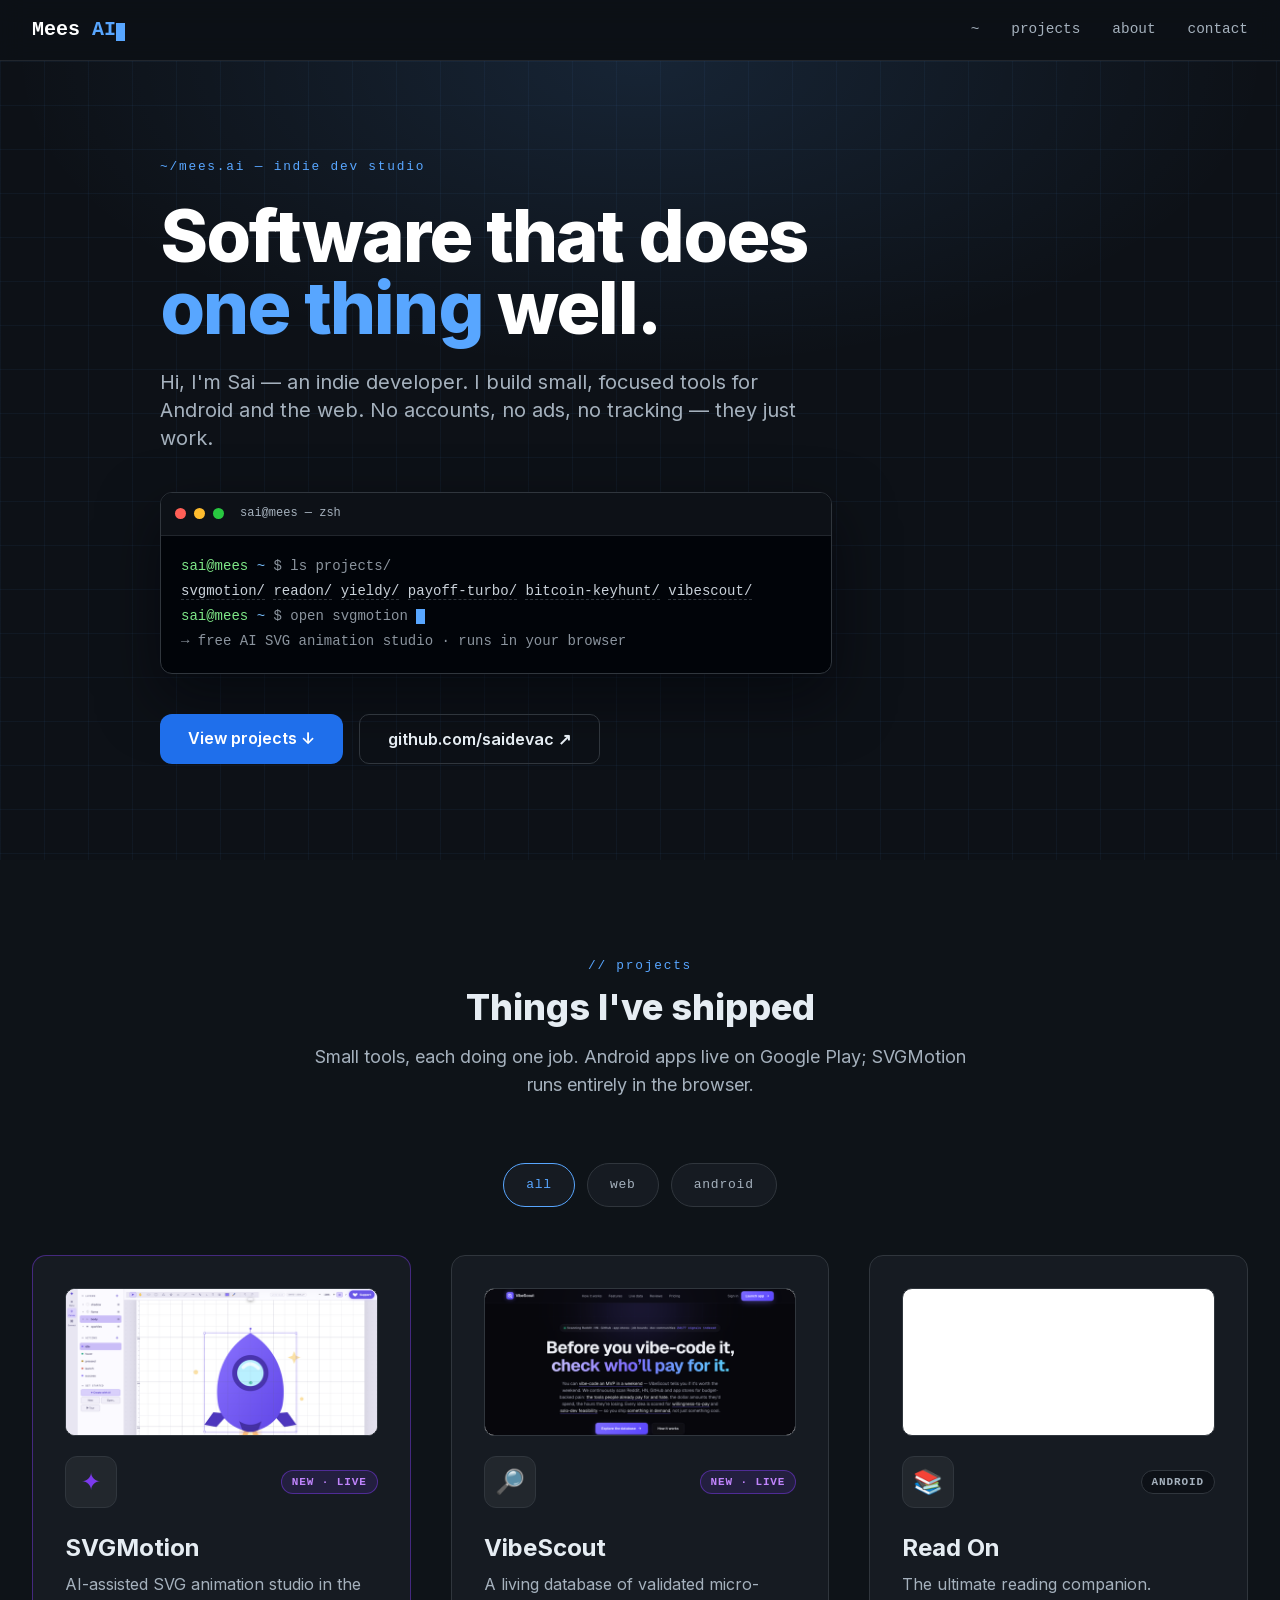
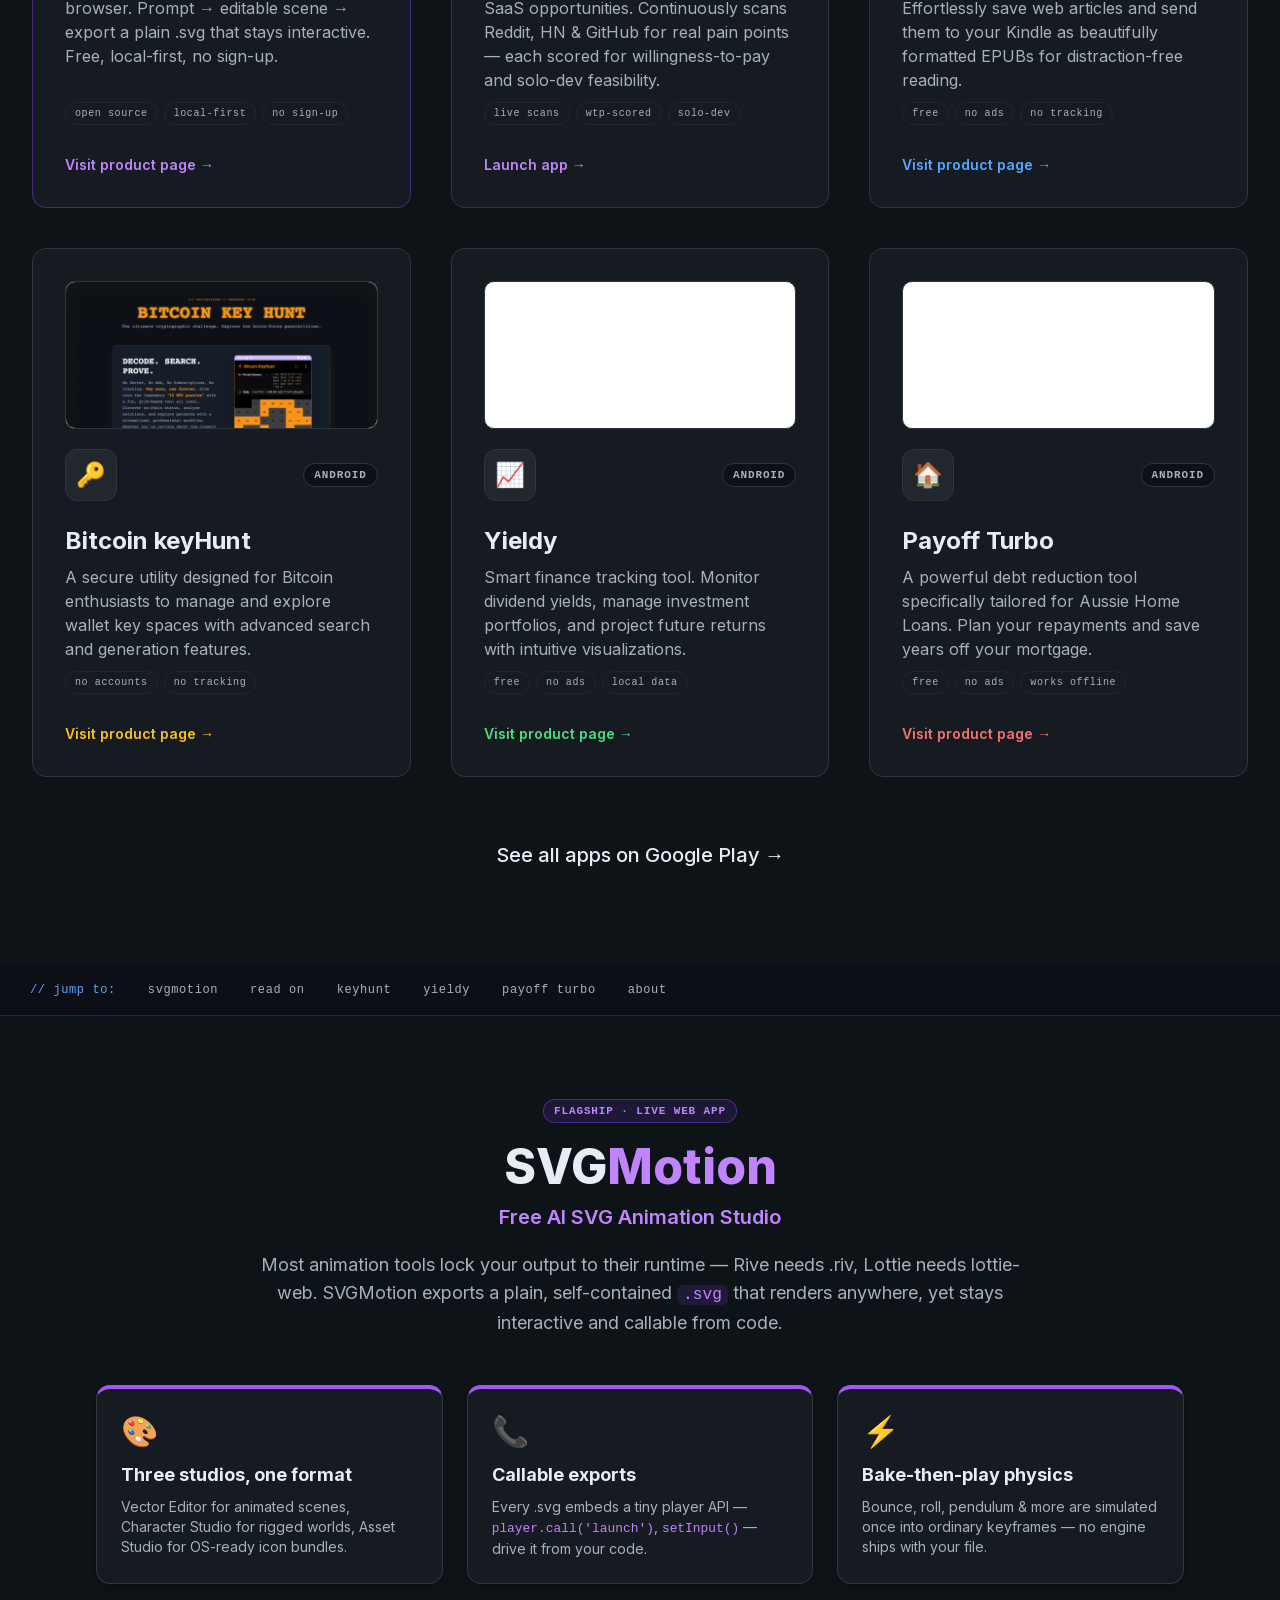
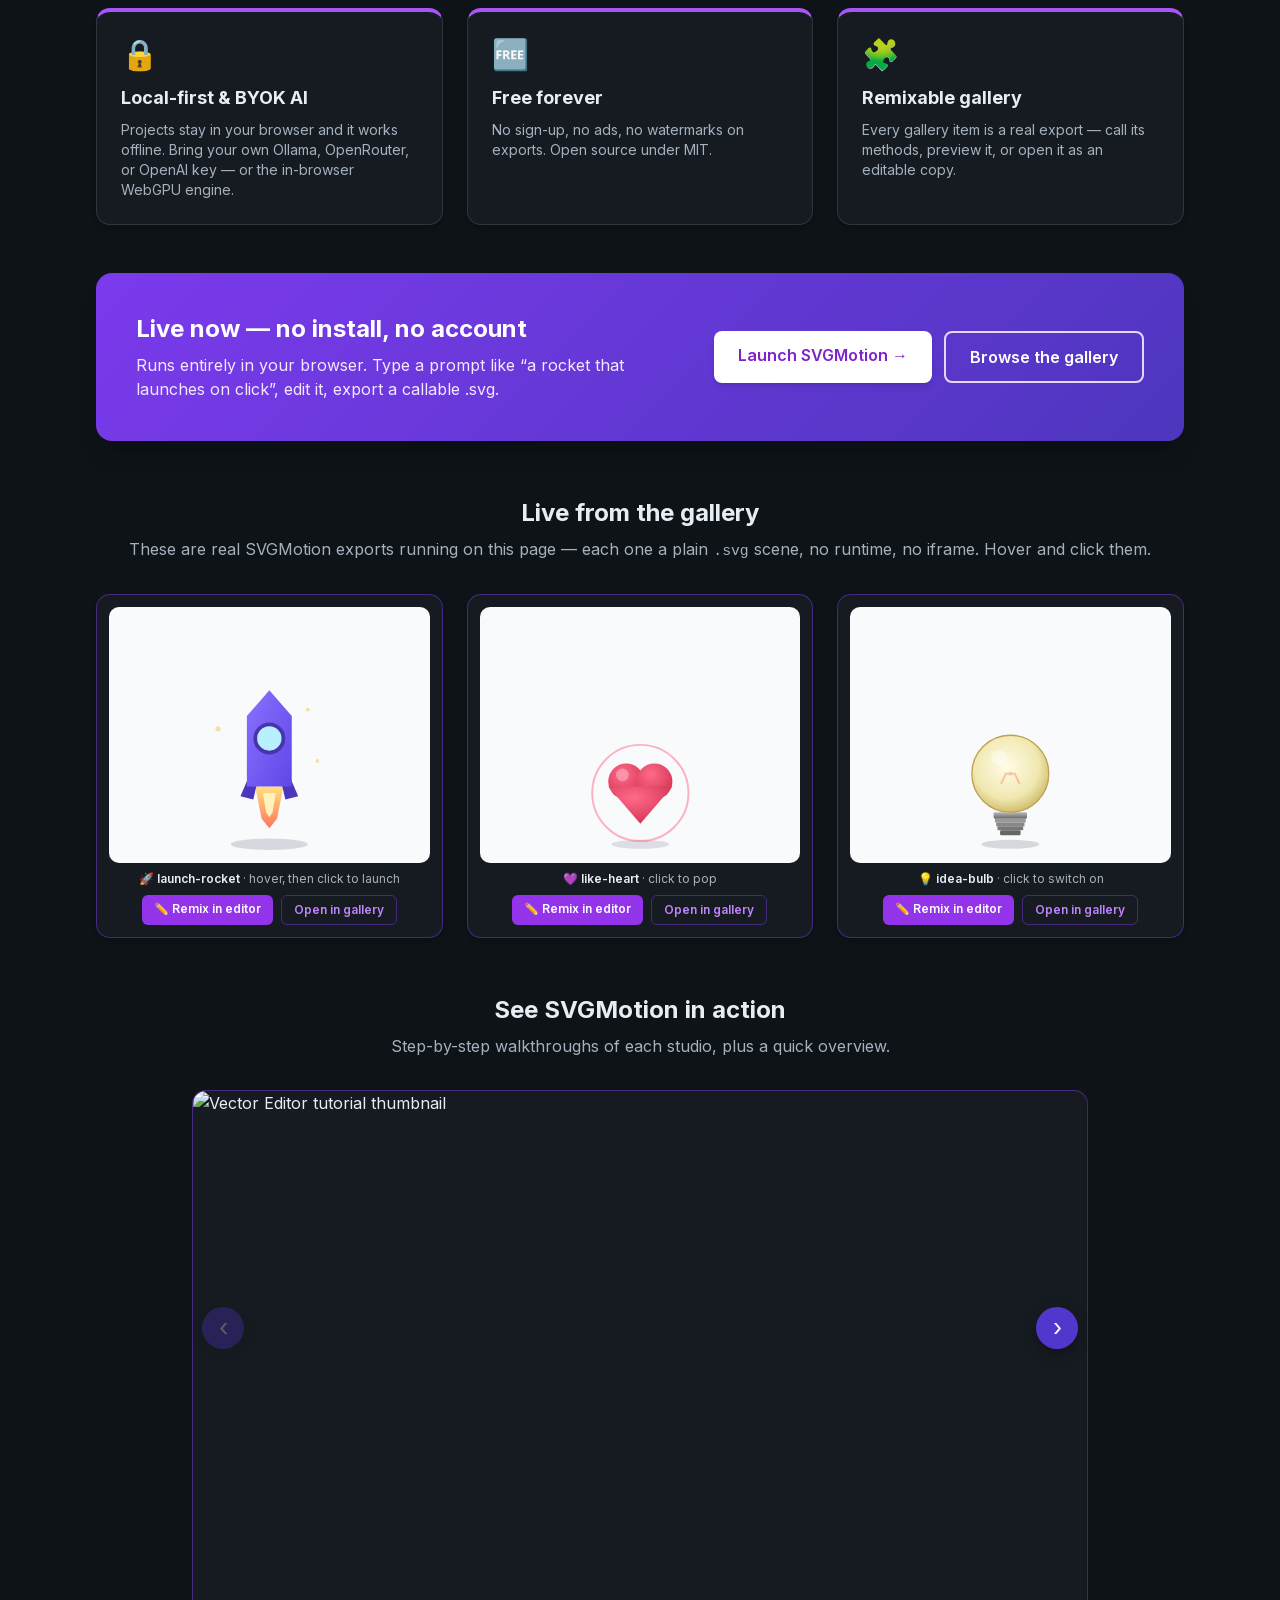
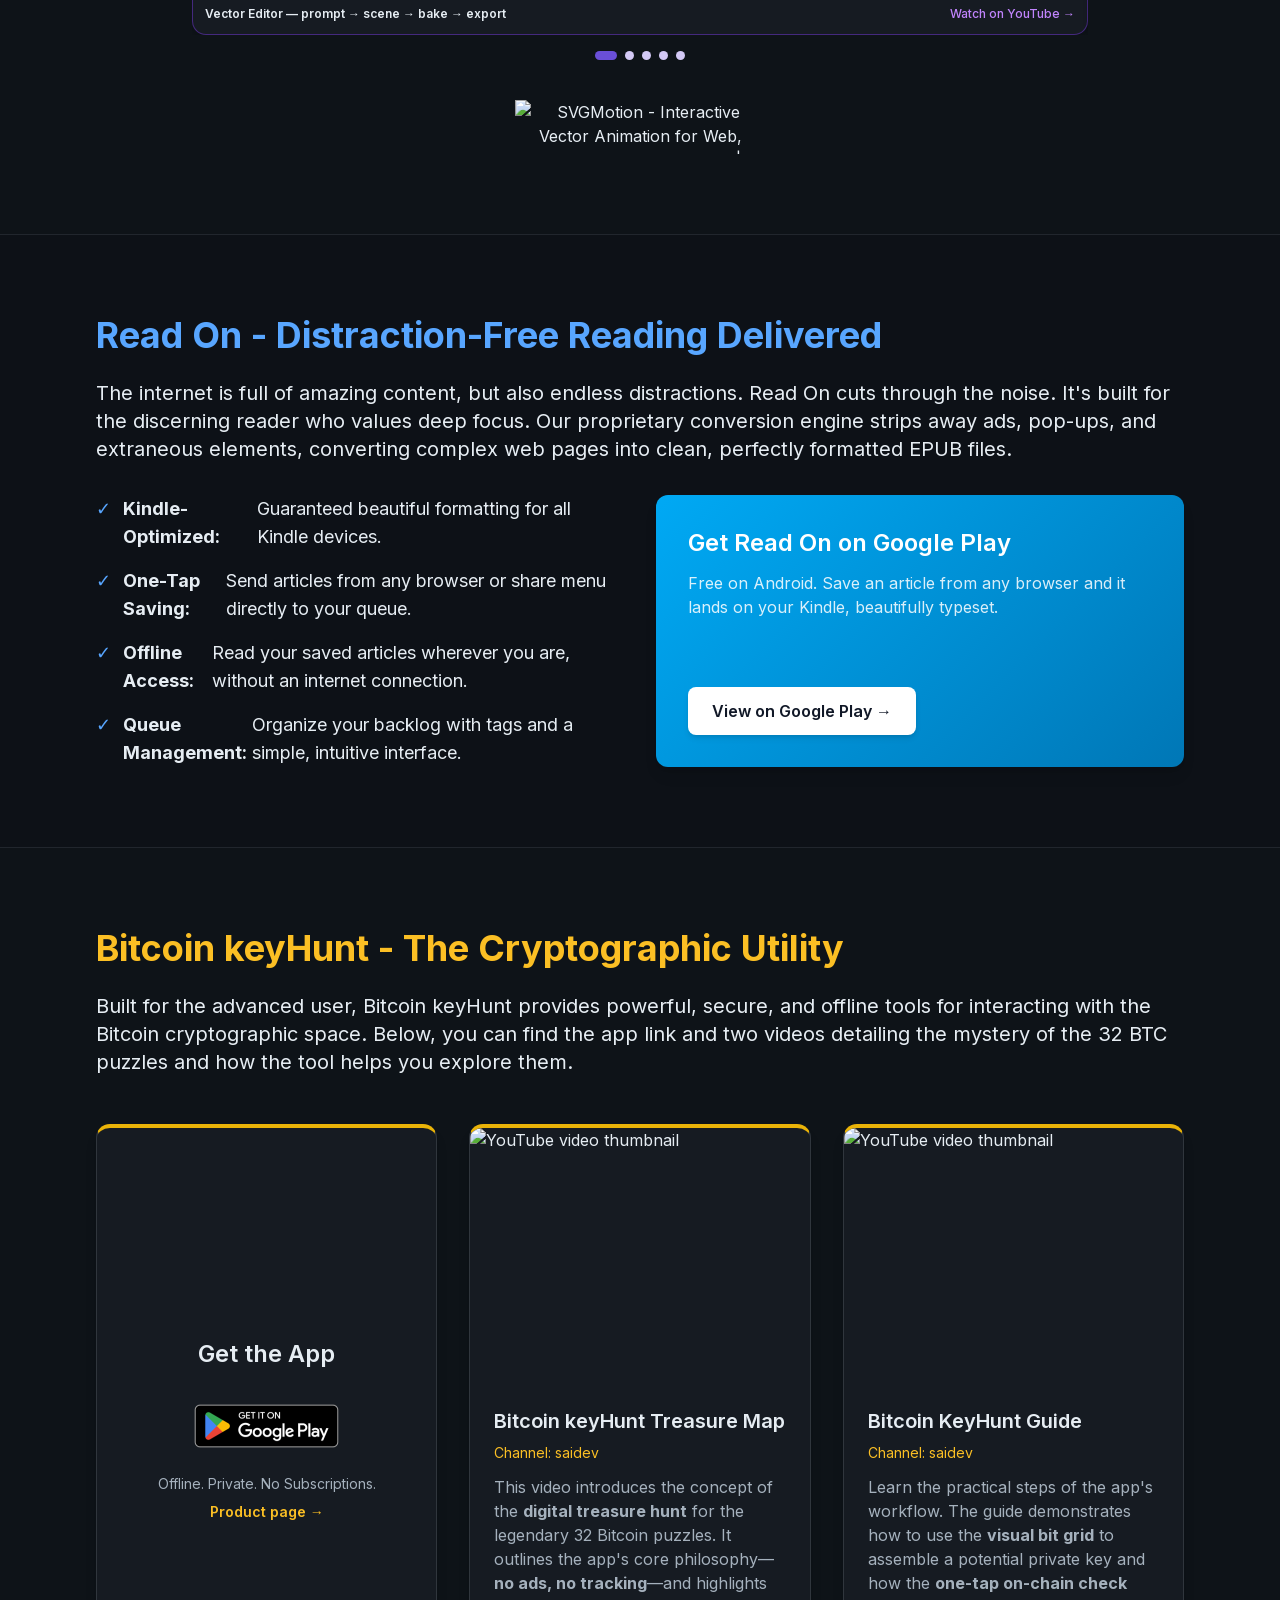
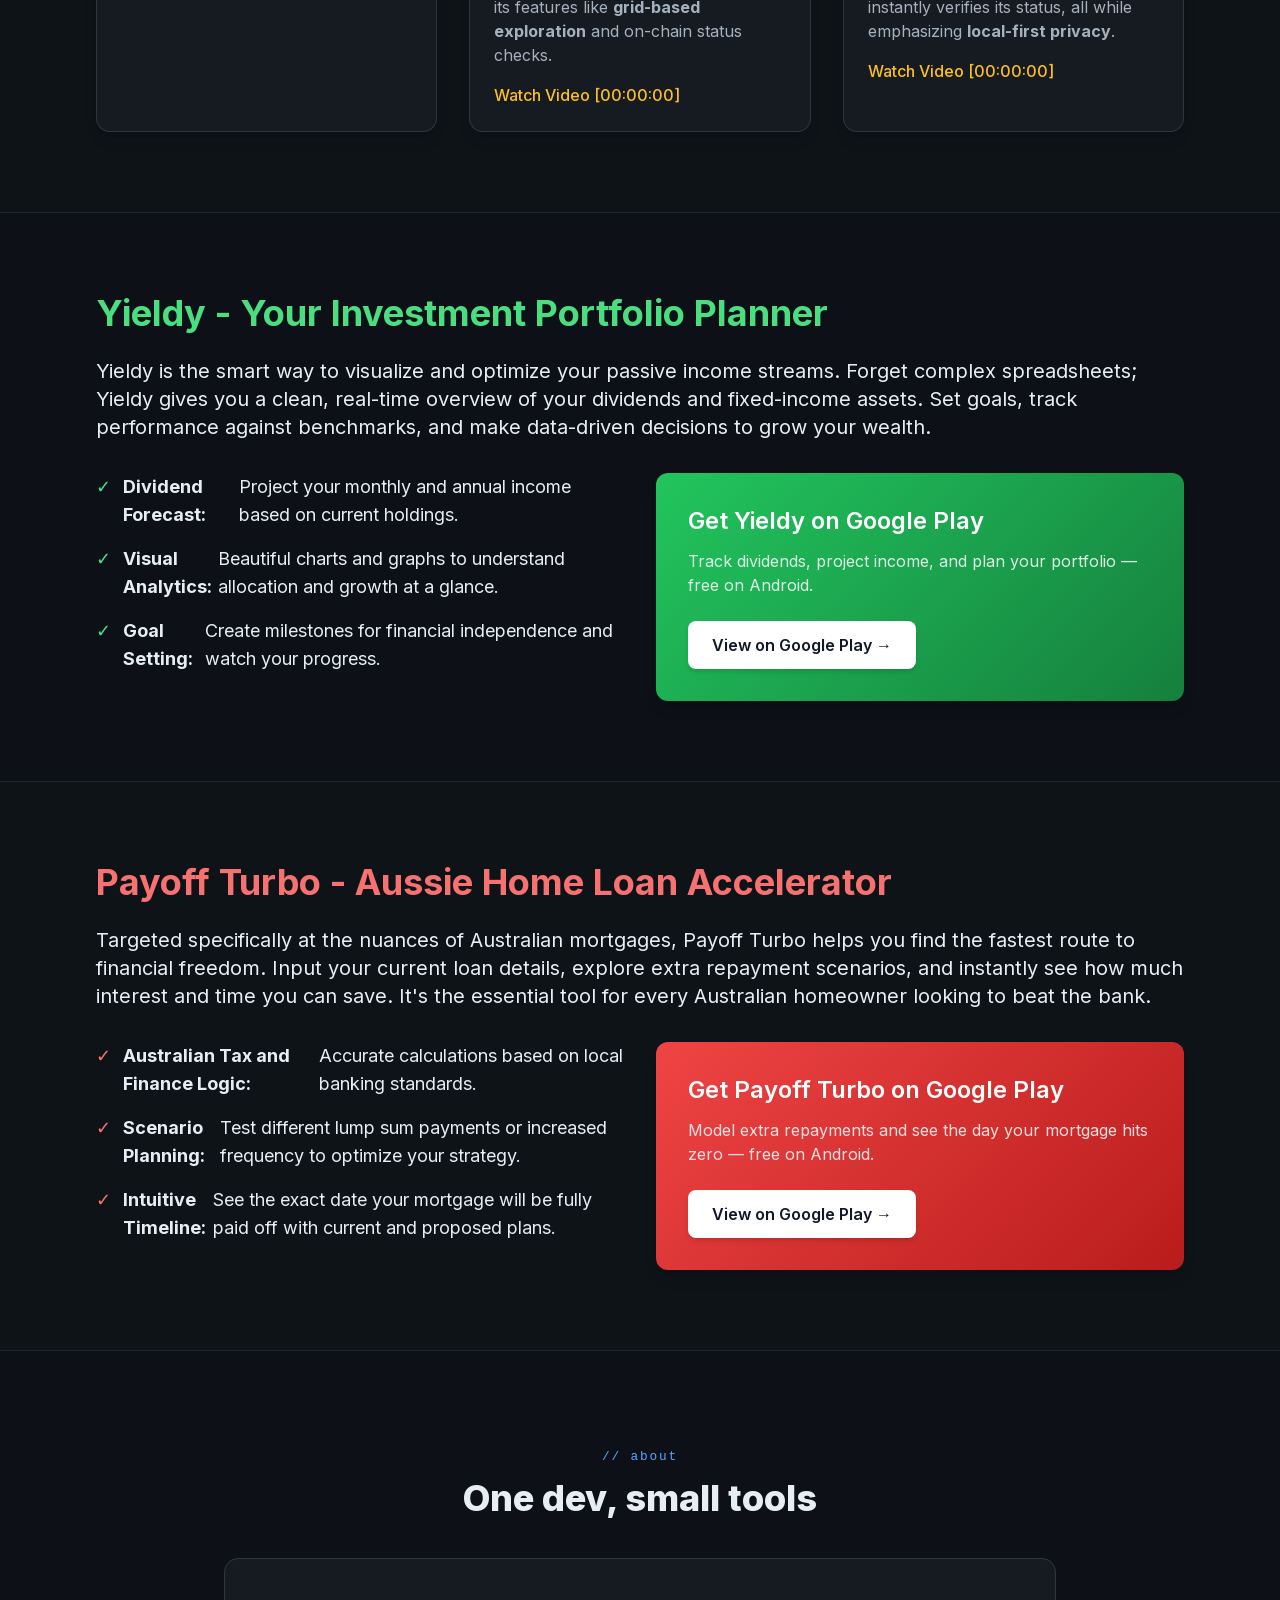
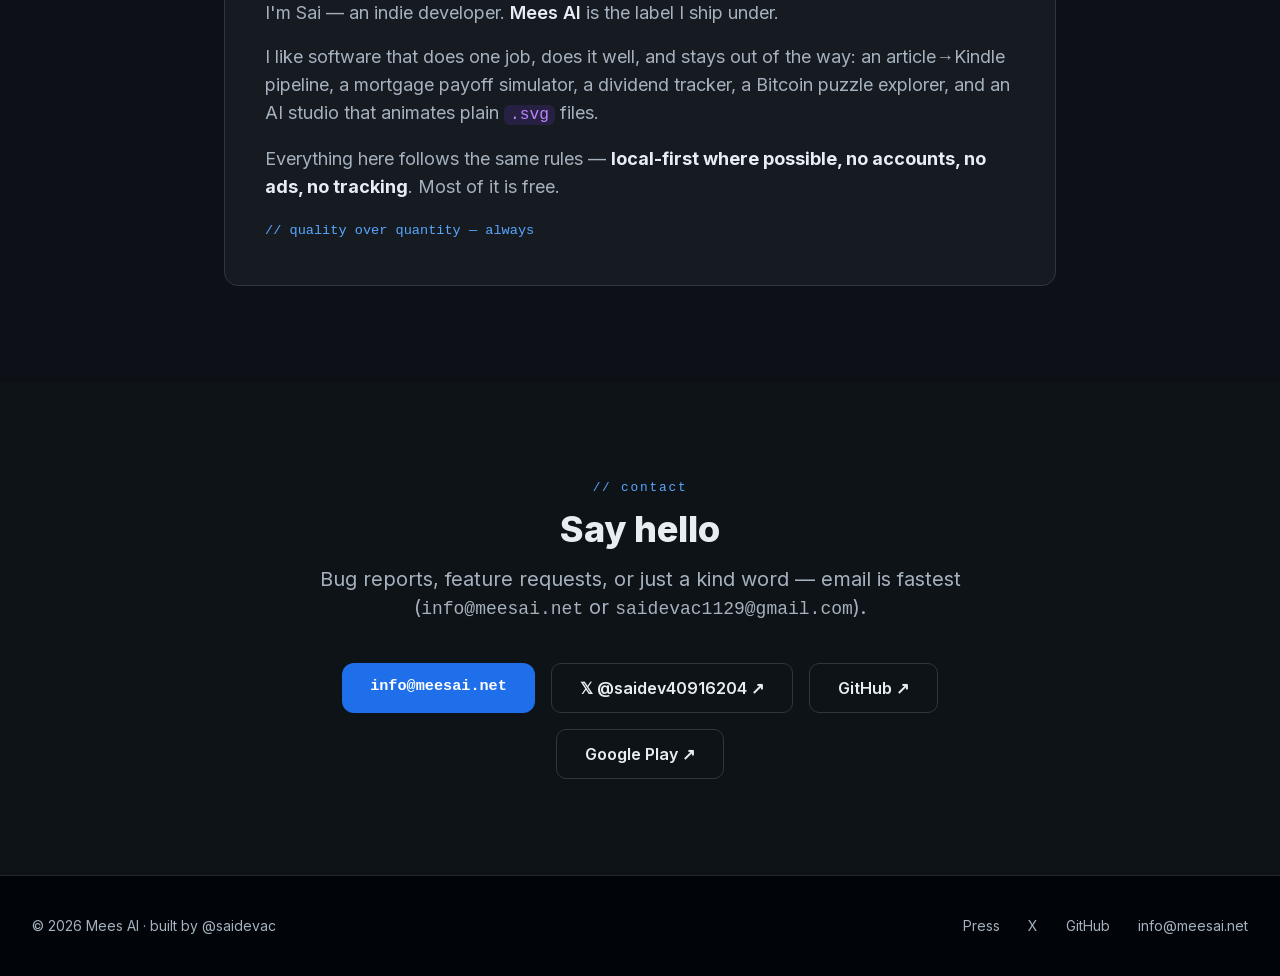
==== commit a8b96910: "Add VibeScout to the portfolio vibescout.meesai.net is live (Next.js on Cloudflare Workers) — card i" ====
--- a/index.html
+++ b/index.html
@@ -234,7 +234,8 @@
     {"@type":"ListItem","position":2,"item":{"@type":"SoftwareApplication","name":"Read On","url":"https://meesai.net/readon/","applicationCategory":"UtilitiesApplication","operatingSystem":"Android","offers":{"@type":"Offer","price":"0","priceCurrency":"USD"}}},
     {"@type":"ListItem","position":3,"item":{"@type":"SoftwareApplication","name":"Bitcoin keyHunt","url":"https://bitcoinkeyhunt.meesai.net/","applicationCategory":"UtilitiesApplication","operatingSystem":["Android","Web"],"offers":{"@type":"Offer","price":"0","priceCurrency":"USD"}}},
     {"@type":"ListItem","position":4,"item":{"@type":"SoftwareApplication","name":"Yieldy","url":"https://meesai.net/yieldy/","applicationCategory":"FinanceApplication","operatingSystem":"Android","offers":{"@type":"Offer","price":"0","priceCurrency":"USD"}}},
-    {"@type":"ListItem","position":5,"item":{"@type":"SoftwareApplication","name":"Payoff Turbo","url":"https://meesai.net/payoffturbo/","applicationCategory":"FinanceApplication","operatingSystem":"Android","offers":{"@type":"Offer","price":"0","priceCurrency":"USD"}}}
+    {"@type":"ListItem","position":5,"item":{"@type":"SoftwareApplication","name":"Payoff Turbo","url":"https://meesai.net/payoffturbo/","applicationCategory":"FinanceApplication","operatingSystem":"Android","offers":{"@type":"Offer","price":"0","priceCurrency":"USD"}}},
+    {"@type":"ListItem","position":6,"item":{"@type":"SoftwareApplication","name":"VibeScout","url":"https://vibescout.meesai.net/","applicationCategory":"BusinessApplication","operatingSystem":"Web","offers":{"@type":"Offer","price":"19","priceCurrency":"USD"}}}
     ]}
     </script>
     <script type="application/ld+json">
@@ -293,7 +294,7 @@
                     </div>
                     <div class="term-body">
                         <div><span class="p">sai@mees</span> <span class="d">~</span> $ ls projects/</div>
-                        <div><a href="/svgmotion/">svgmotion/</a>    <a href="/readon/">readon/</a>    <a href="/yieldy/">yieldy/</a>    <a href="/payoffturbo/">payoff-turbo/</a>    <a href="https://bitcoinkeyhunt.meesai.net/" target="_blank" rel="noopener noreferrer">bitcoin-keyhunt/</a></div>
+                        <div><a href="/svgmotion/">svgmotion/</a>    <a href="/readon/">readon/</a>    <a href="/yieldy/">yieldy/</a>    <a href="/payoffturbo/">payoff-turbo/</a>    <a href="https://bitcoinkeyhunt.meesai.net/" target="_blank" rel="noopener noreferrer">bitcoin-keyhunt/</a>    <a href="https://vibescout.meesai.net/" target="_blank" rel="noopener noreferrer">vibescout/</a></div>
                         <div><span class="p">sai@mees</span> <span class="d">~</span> $ open svgmotion <span class="cursor" aria-hidden="true"></span></div>
                         <div>→ free AI SVG animation studio · runs in your browser</div>
                     </div>
@@ -340,7 +341,21 @@
                         <span class="mt-auto pt-4 inline-block purp font-semibold text-sm">Visit product page &rarr;</span>
                     </a>
 
-                    <!-- App Card 1: Read On --><a href="/readon/" class="app-card-modern p-8 flex flex-col" data-cat="android">
+                    <!-- App Card 1: VibeScout --><a href="https://vibescout.meesai.net/" class="app-card-modern p-8 flex flex-col" data-cat="web">
+                        <img src="/vibescout/card.png" alt="VibeScout — micro-SaaS idea database landing page" class="card-shot" loading="lazy" width="640" height="400">
+                        <div class="flex items-center justify-between mb-6">
+                            <div class="app-icon-circle mb-0" style="color: #5a45ff;">
+                                <span class="text-2xl" role="img" aria-label="Magnifier">🔎</span>
+                            </div>
+                            <span class="px-3 py-1 text-xs font-bold uppercase tracking-wide chip chip-acc rounded-full">New · Live</span>
+                        </div>
+                        <h3 class="text-2xl font-bold mb-2">VibeScout</h3>
+                        <p class="dim text-base mb-4 flex-1">A living database of validated micro-SaaS opportunities. Continuously scans Reddit, HN &amp; GitHub for real pain points — each scored for willingness-to-pay and solo-dev feasibility.</p>
+                        <div class="tchips"><span class="tchip">live scans</span><span class="tchip">wtp-scored</span><span class="tchip">solo-dev</span></div>
+                        <span class="mt-auto pt-4 inline-block purp font-semibold text-sm">Launch app &rarr;</span>
+                    </a>
+
+                    <!-- App Card 2: Read On --><a href="/readon/" class="app-card-modern p-8 flex flex-col" data-cat="android">
                         <div class="shotstack">
                             <img src="/readon/press/shot-c1.png" alt="Read On app — article saved as clean EPUB" loading="lazy" width="640" height="640">
                             <img src="/readon/press/shot-c2.png" alt="Read On app — share to Kindle flow" loading="lazy" width="640" height="640">
@@ -358,7 +373,7 @@
                         <span class="mt-auto pt-4 inline-block text-accent font-semibold text-sm">Visit product page &rarr;</span>
                     </a>
 
-                    <!-- App Card 2: Bitcoin keyHunt --><a href="https://bitcoinkeyhunt.meesai.net/" class="app-card-modern p-8 flex flex-col" data-cat="android">
+                    <!-- App Card 3: Bitcoin keyHunt --><a href="https://bitcoinkeyhunt.meesai.net/" class="app-card-modern p-8 flex flex-col" data-cat="android">
                         <img src="/keyhunt/preview.png" alt="Bitcoin keyHunt web tool interface" class="card-shot" loading="lazy" width="640" height="400">
                         <div class="flex items-center justify-between mb-6">
                             <div class="app-icon-circle mb-0" style="color: #fbbf24;">
@@ -372,7 +387,7 @@
                         <span class="mt-4 inline-block amb font-semibold text-sm">Visit product page &rarr;</span>
                     </a>
 
-                    <!-- App Card 3: Yieldy --><a href="/yieldy/" class="app-card-modern p-8 flex flex-col" data-cat="android">
+                    <!-- App Card 4: Yieldy --><a href="/yieldy/" class="app-card-modern p-8 flex flex-col" data-cat="android">
                         <div class="shotstack">
                             <img src="/yieldy/press/shot-c1.png" alt="Yieldy app — dividend portfolio dashboard" loading="lazy" width="640" height="640">
                             <img src="/yieldy/press/shot-c2.png" alt="Yieldy app — holdings and yields" loading="lazy" width="640" height="640">
@@ -390,7 +405,7 @@
                         <span class="mt-4 inline-block grn font-semibold text-sm">Visit product page &rarr;</span>
                     </a>
 
-                    <!-- App Card 4: Payoff Turbo --><a href="/payoffturbo/" class="app-card-modern p-8 flex flex-col" data-cat="android">
+                    <!-- App Card 5: Payoff Turbo --><a href="/payoffturbo/" class="app-card-modern p-8 flex flex-col" data-cat="android">
                         <div class="shotstack">
                             <img src="/payoffturbo/press/shot-c1.png" alt="Payoff Turbo app — mortgage payoff timeline" loading="lazy" width="640" height="640">
                             <img src="/payoffturbo/press/shot-c2.png" alt="Payoff Turbo app — extra repayment scenarios" loading="lazy" width="640" height="640">
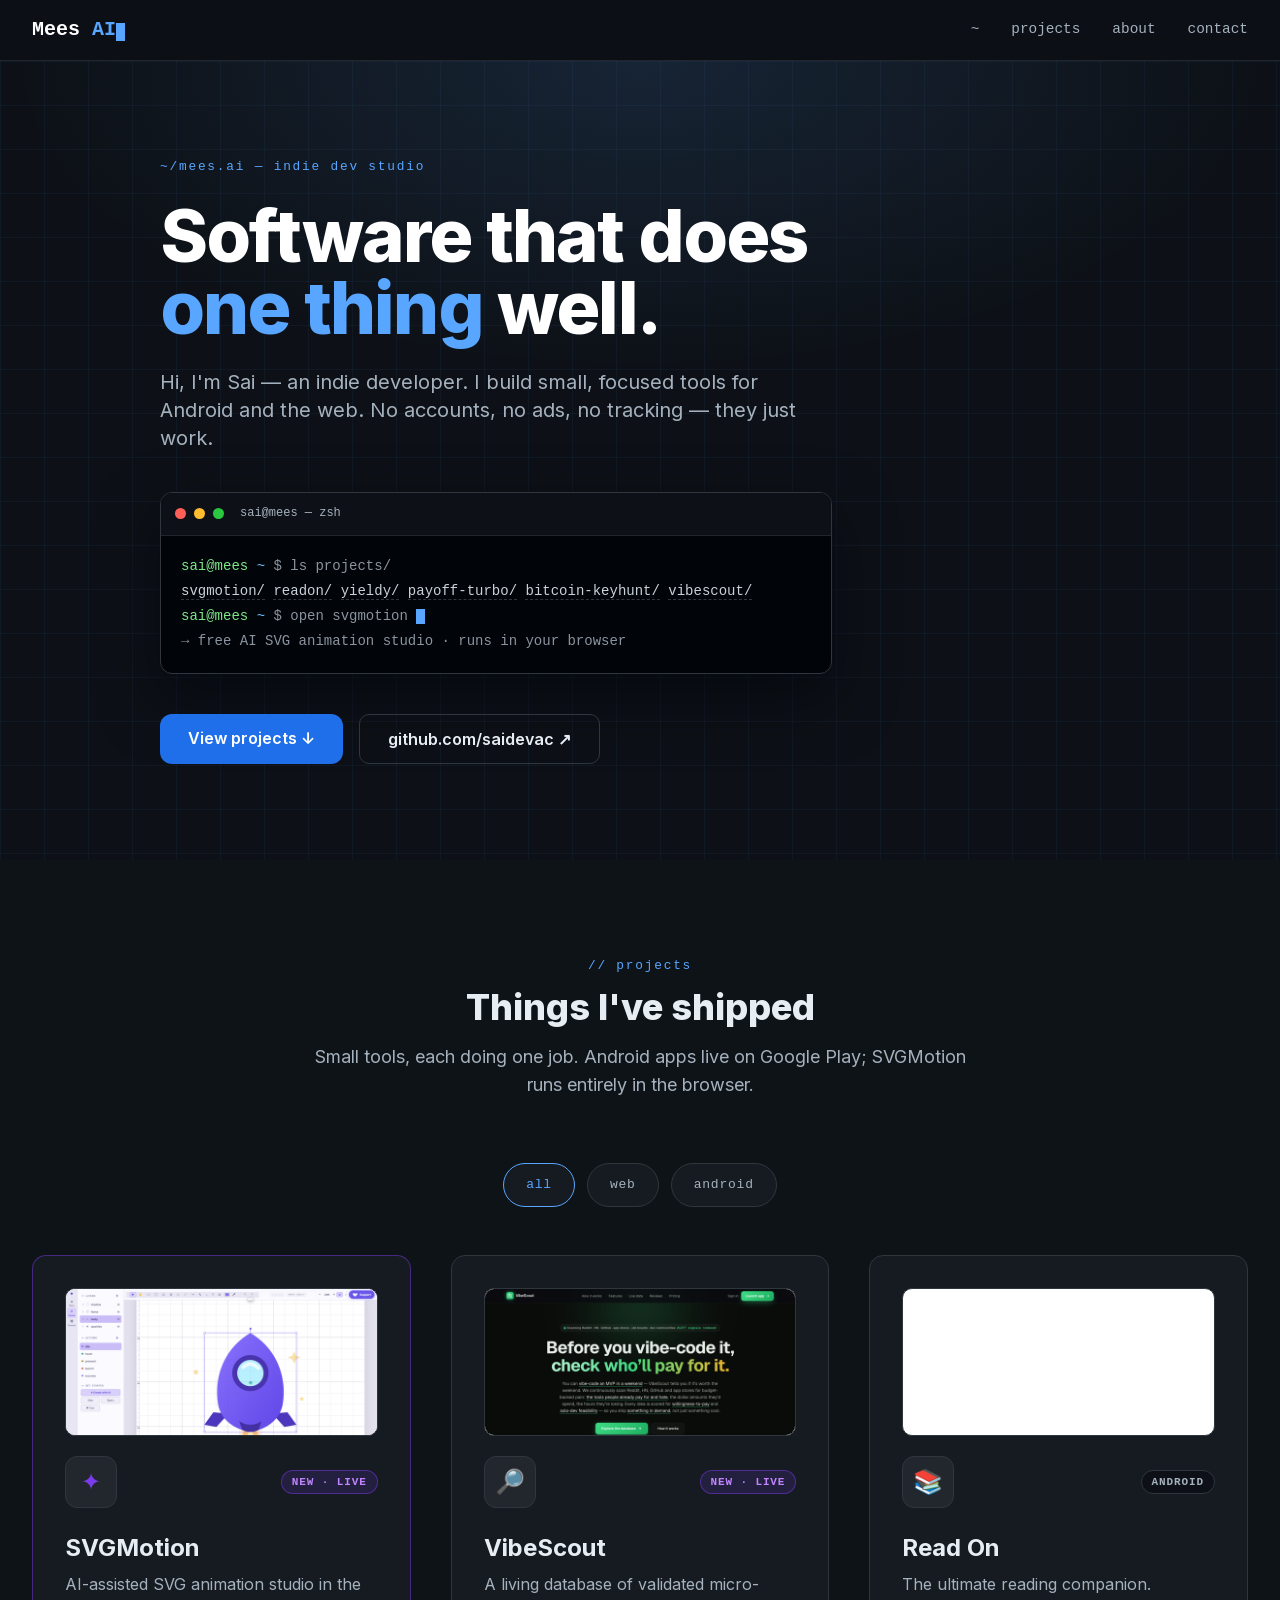
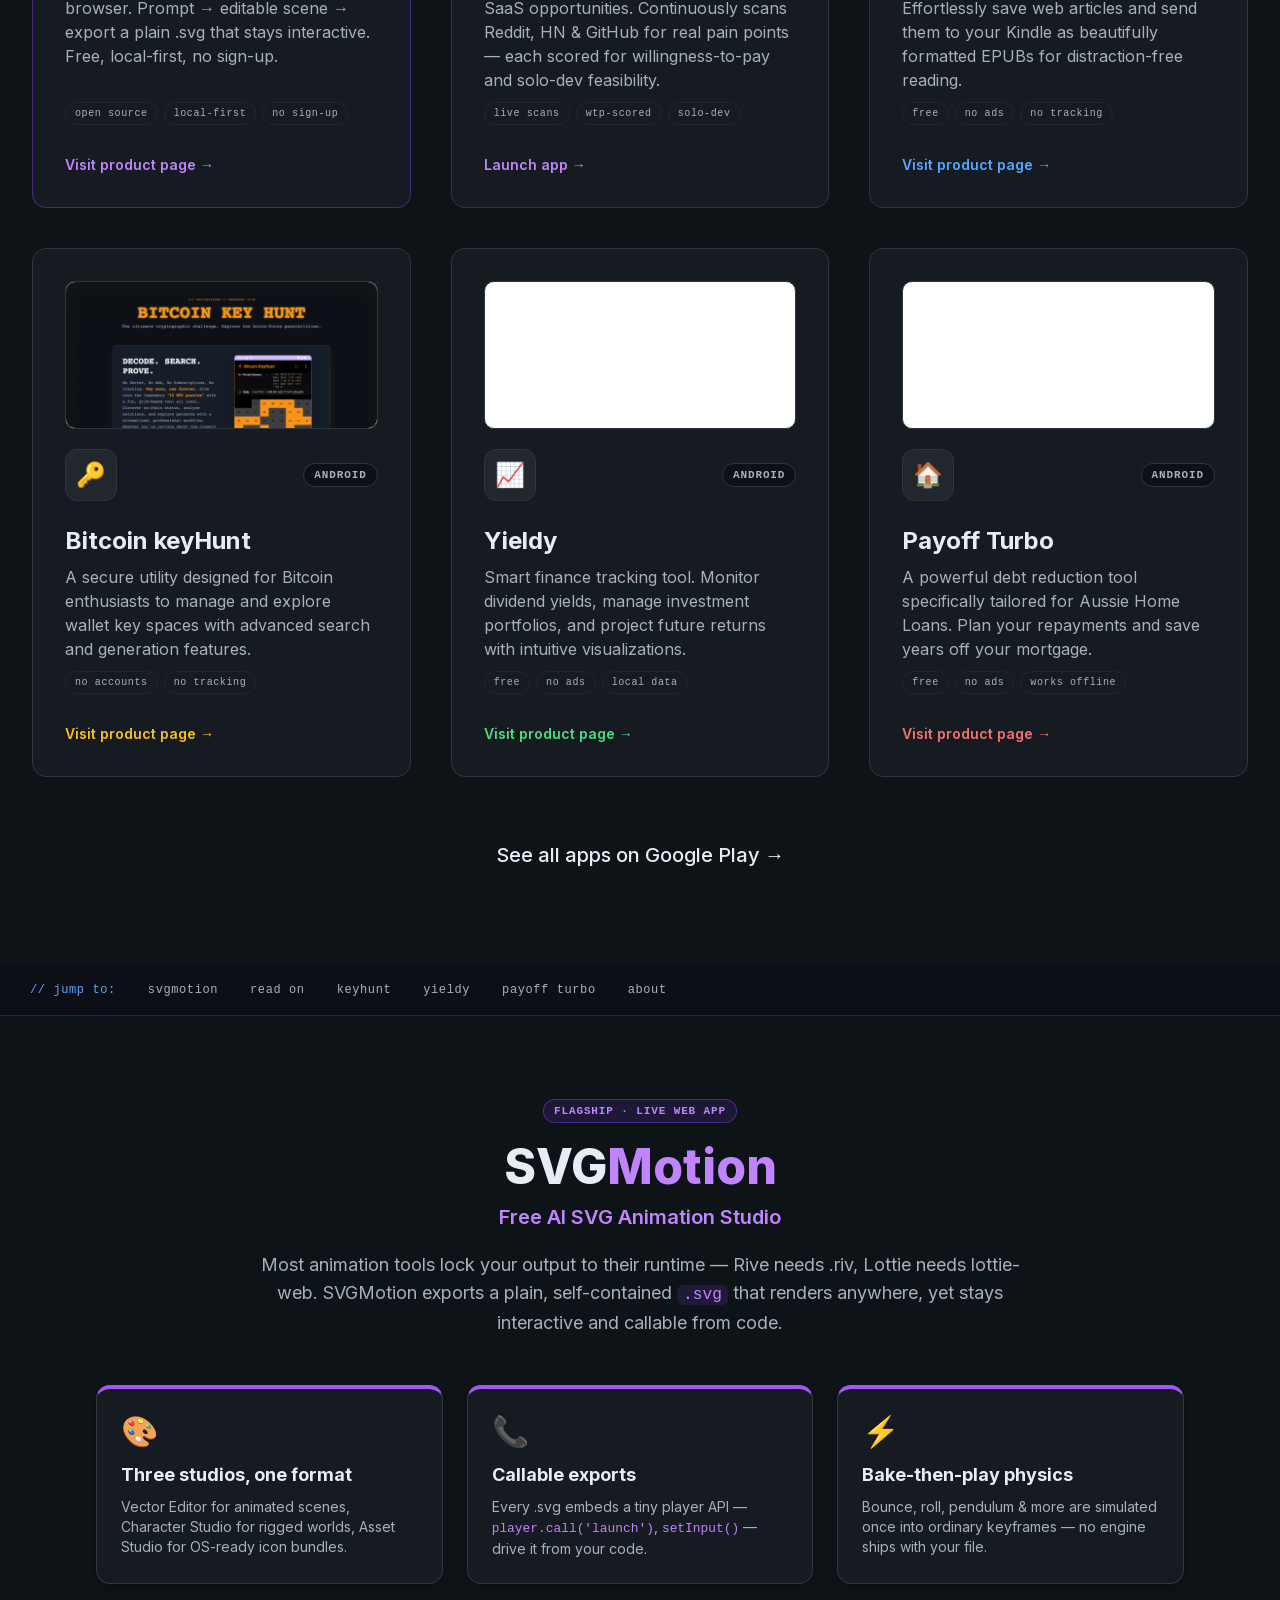
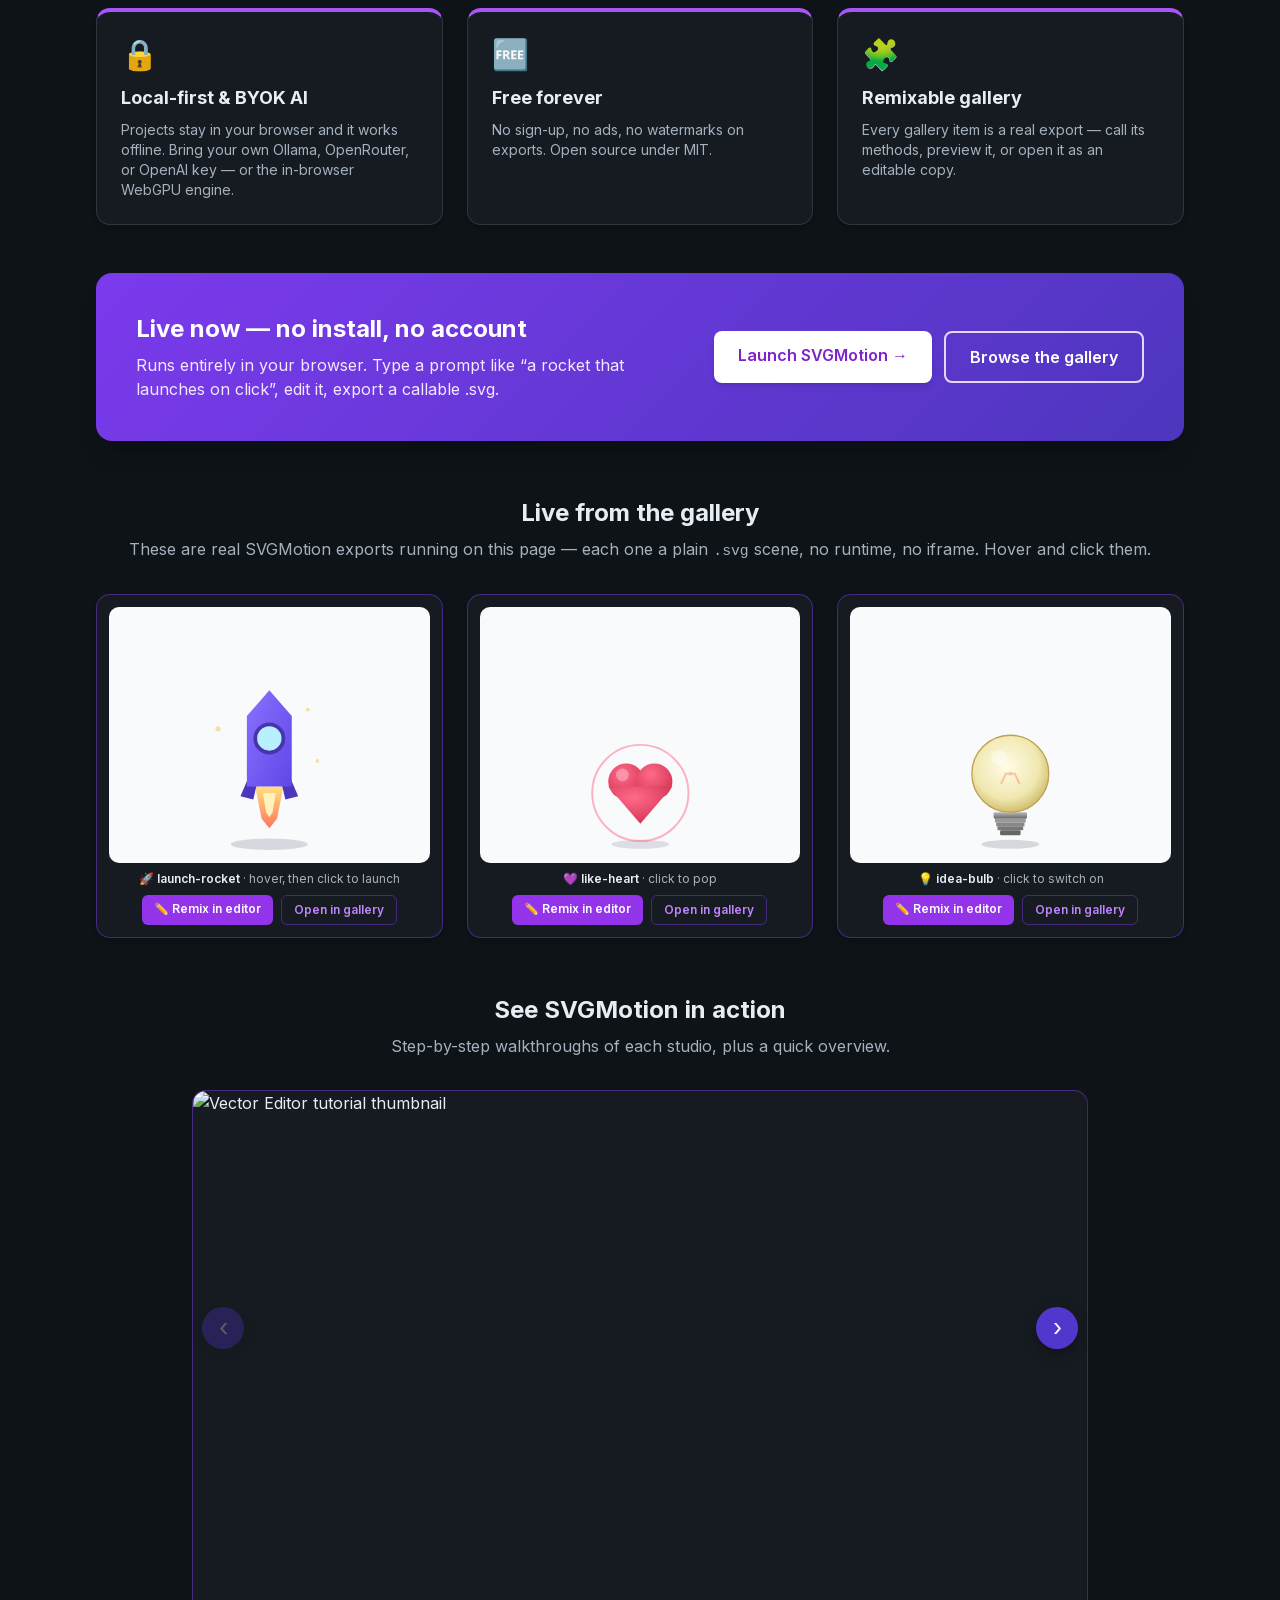
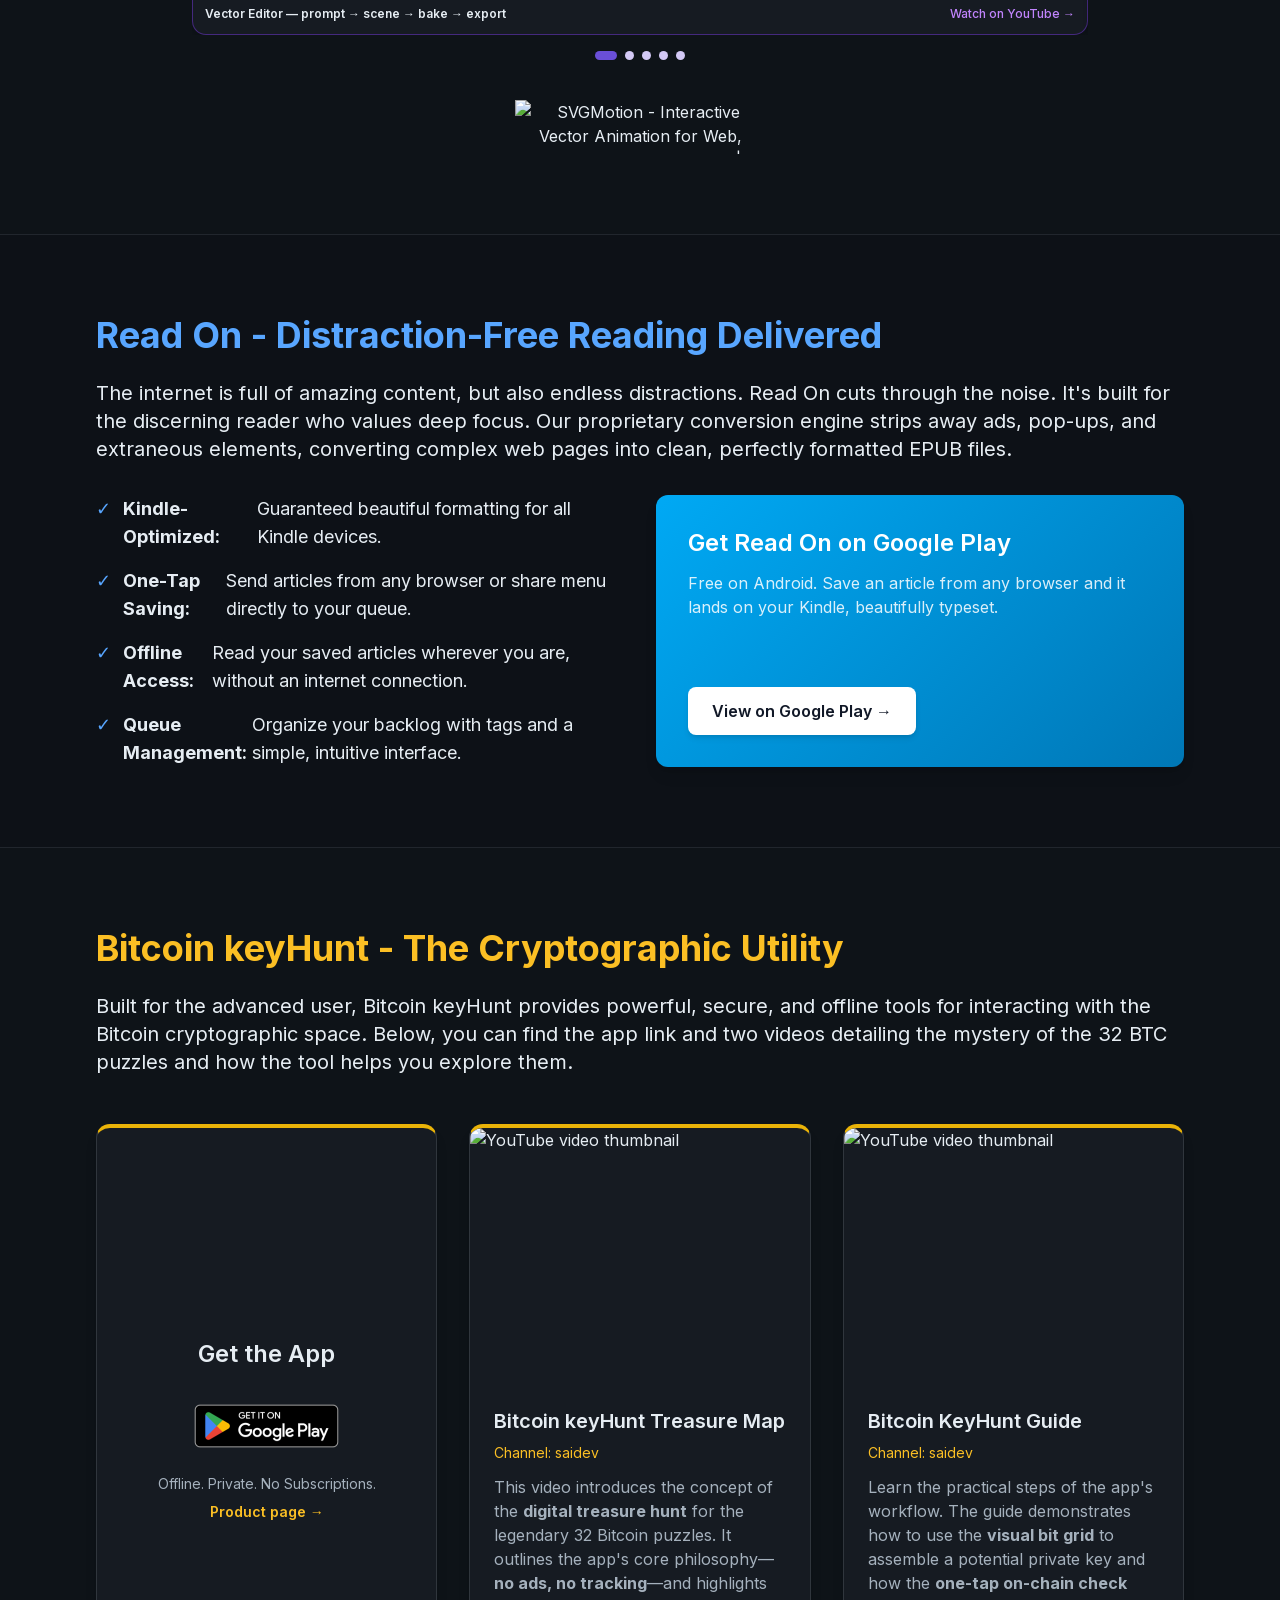
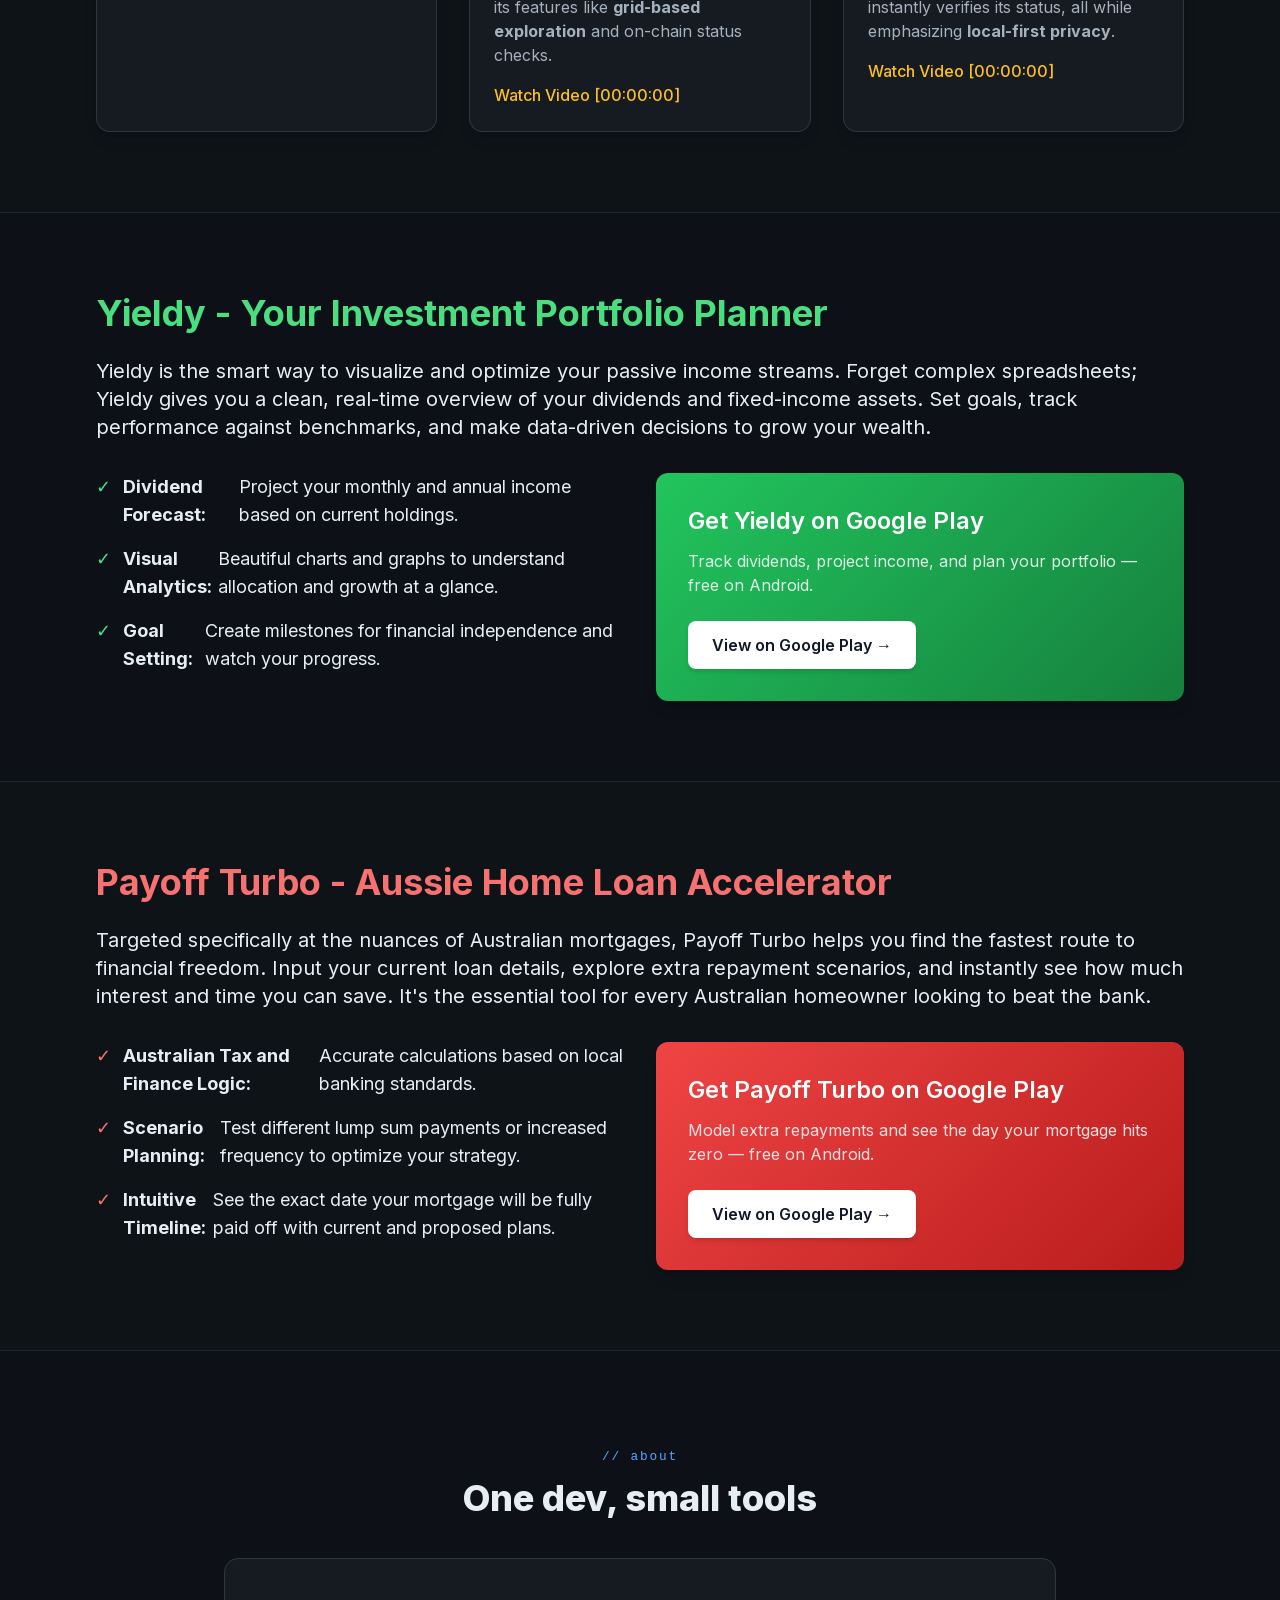
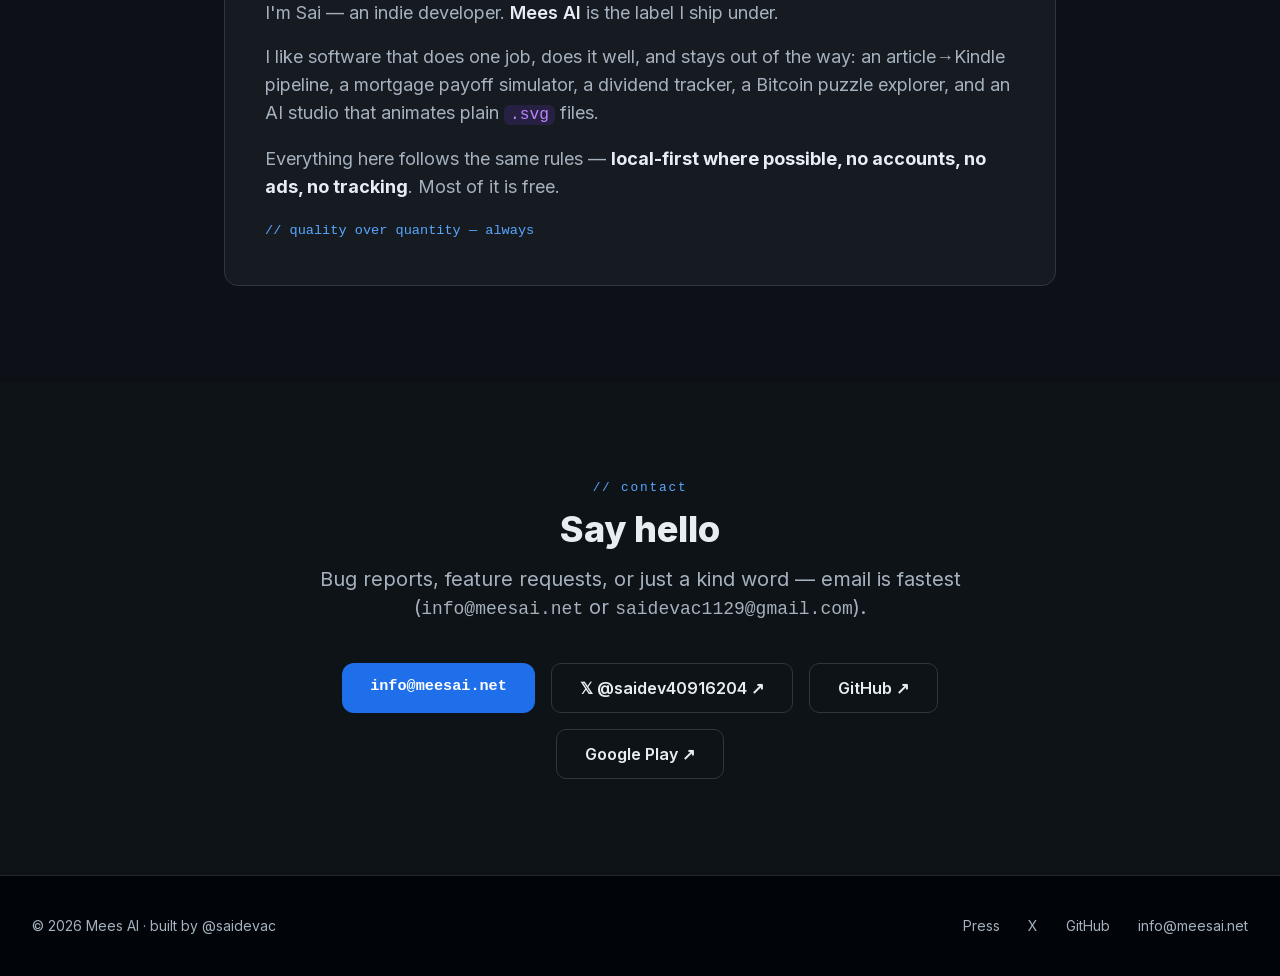
==== commit 6d6c6013: "Update VibeScout card for the new green theme Fresh screenshot (theme went violet → mint) — icon col" ====
--- a/index.html
+++ b/index.html
@@ -235,7 +235,7 @@
     {"@type":"ListItem","position":3,"item":{"@type":"SoftwareApplication","name":"Bitcoin keyHunt","url":"https://bitcoinkeyhunt.meesai.net/","applicationCategory":"UtilitiesApplication","operatingSystem":["Android","Web"],"offers":{"@type":"Offer","price":"0","priceCurrency":"USD"}}},
     {"@type":"ListItem","position":4,"item":{"@type":"SoftwareApplication","name":"Yieldy","url":"https://meesai.net/yieldy/","applicationCategory":"FinanceApplication","operatingSystem":"Android","offers":{"@type":"Offer","price":"0","priceCurrency":"USD"}}},
     {"@type":"ListItem","position":5,"item":{"@type":"SoftwareApplication","name":"Payoff Turbo","url":"https://meesai.net/payoffturbo/","applicationCategory":"FinanceApplication","operatingSystem":"Android","offers":{"@type":"Offer","price":"0","priceCurrency":"USD"}}},
-    {"@type":"ListItem","position":6,"item":{"@type":"SoftwareApplication","name":"VibeScout","url":"https://vibescout.meesai.net/","applicationCategory":"BusinessApplication","operatingSystem":"Web","offers":{"@type":"Offer","price":"19","priceCurrency":"USD"}}}
+    {"@type":"ListItem","position":6,"item":{"@type":"SoftwareApplication","name":"VibeScout","url":"https://vibescout.meesai.net/","applicationCategory":"BusinessApplication","operatingSystem":"Web","offers":{"@type":"Offer","price":"7","priceCurrency":"USD"}}}
     ]}
     </script>
     <script type="application/ld+json">
@@ -344,7 +344,7 @@
                     <!-- App Card 1: VibeScout --><a href="https://vibescout.meesai.net/" class="app-card-modern p-8 flex flex-col" data-cat="web">
                         <img src="/vibescout/card.png" alt="VibeScout — micro-SaaS idea database landing page" class="card-shot" loading="lazy" width="640" height="400">
                         <div class="flex items-center justify-between mb-6">
-                            <div class="app-icon-circle mb-0" style="color: #5a45ff;">
+                            <div class="app-icon-circle mb-0" style="color: #3ddc84;">
                                 <span class="text-2xl" role="img" aria-label="Magnifier">🔎</span>
                             </div>
                             <span class="px-3 py-1 text-xs font-bold uppercase tracking-wide chip chip-acc rounded-full">New · Live</span>
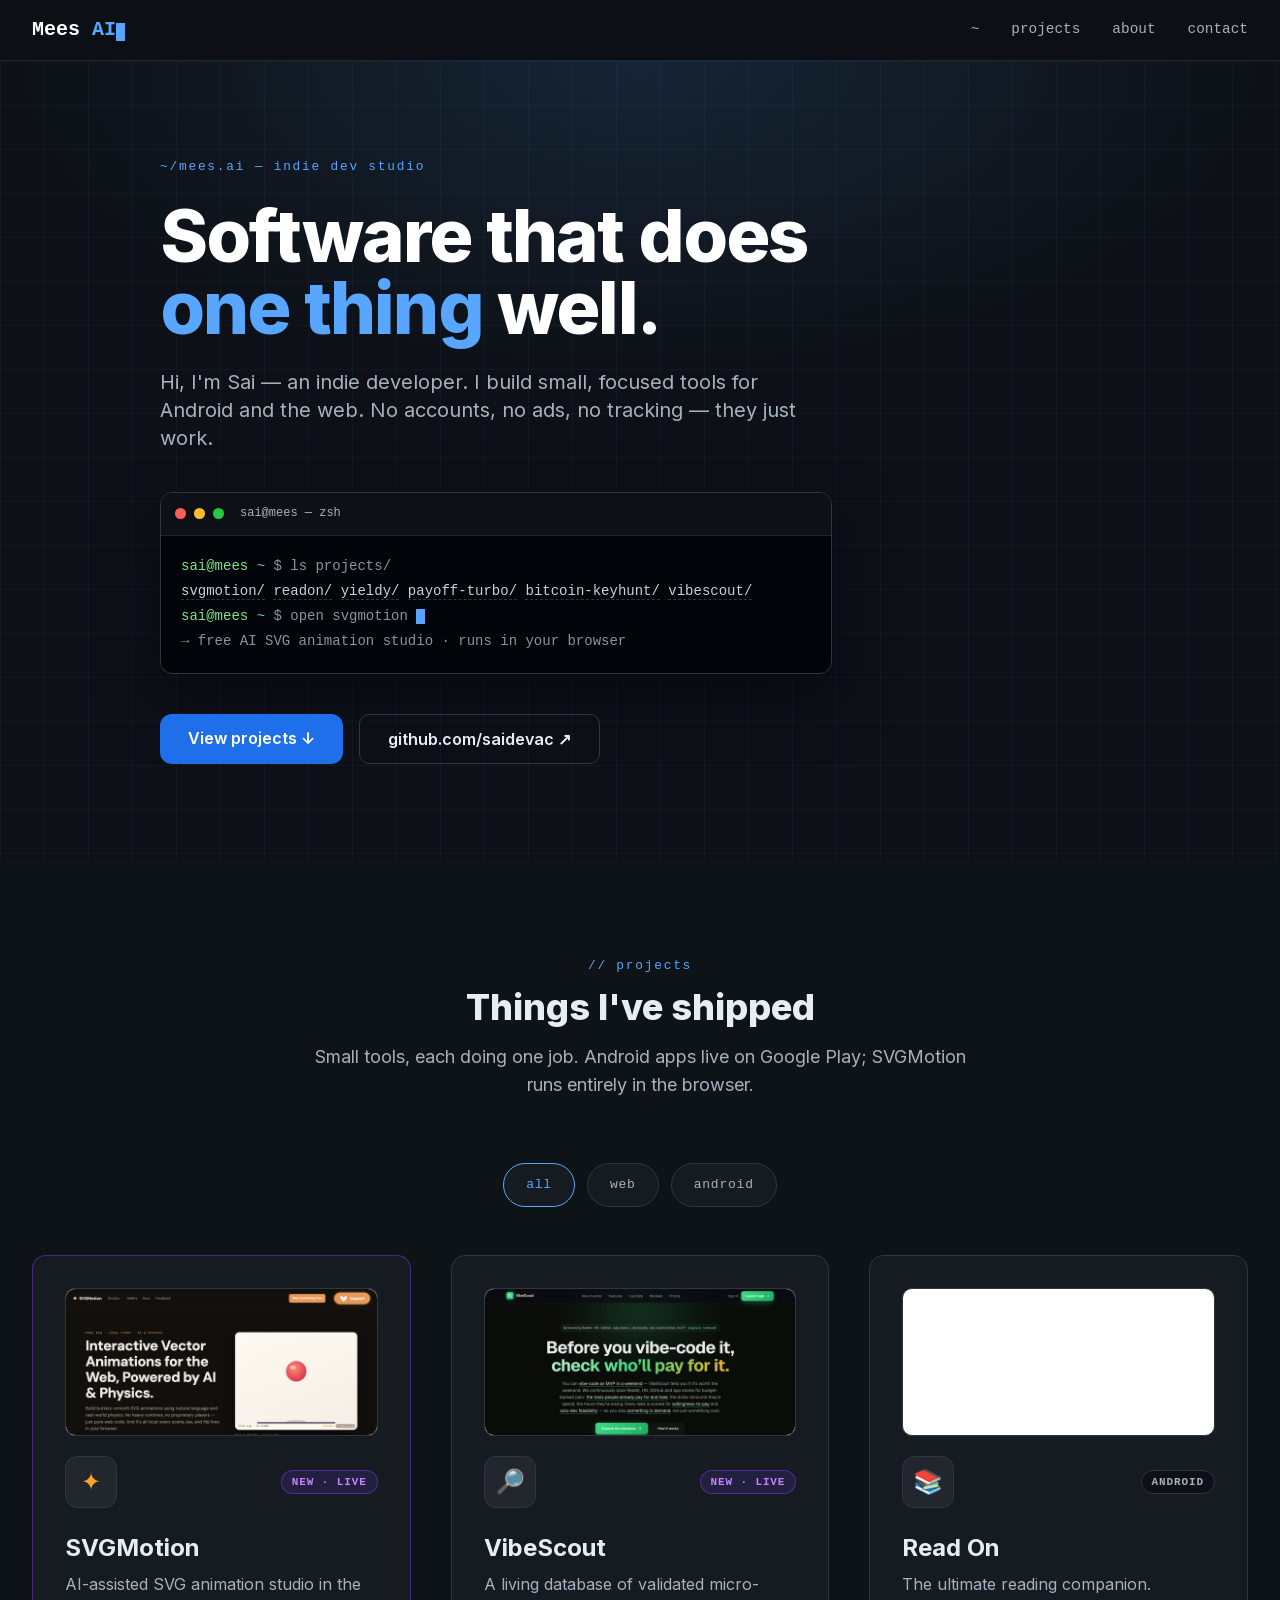
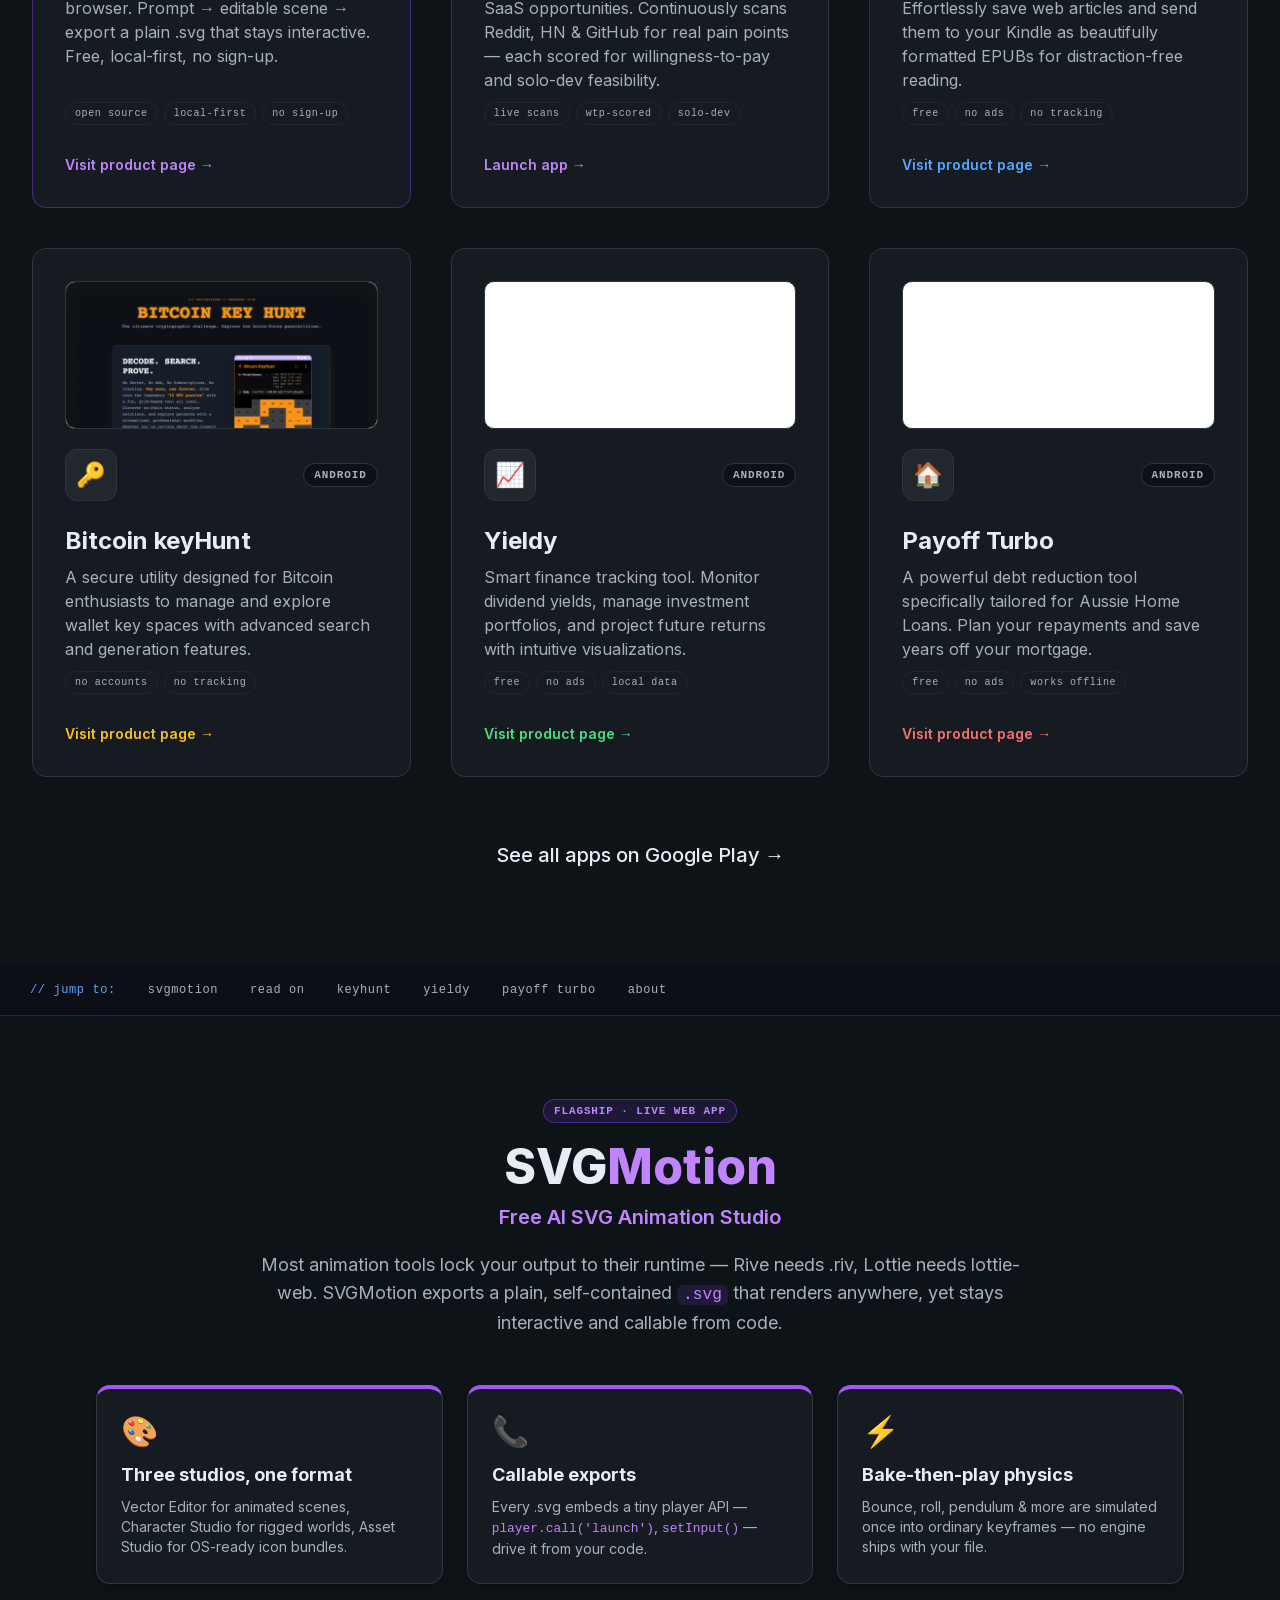
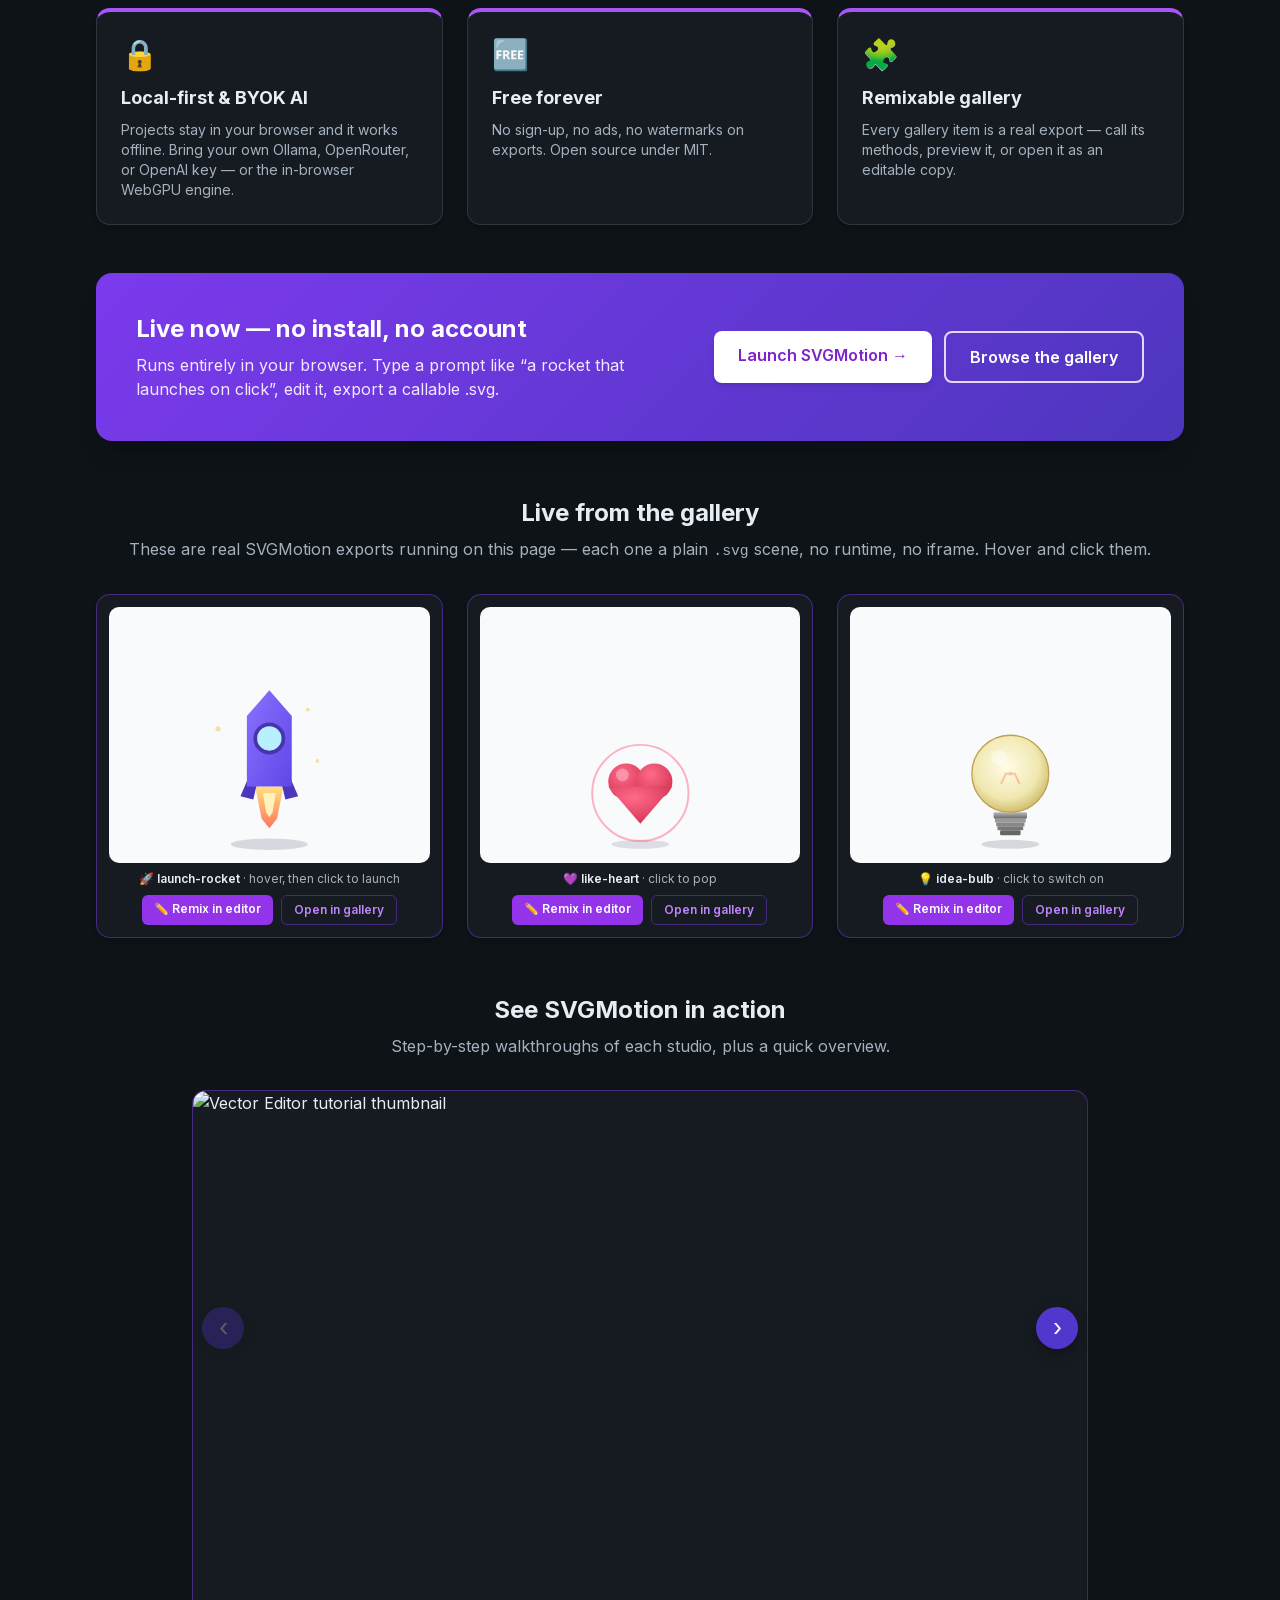
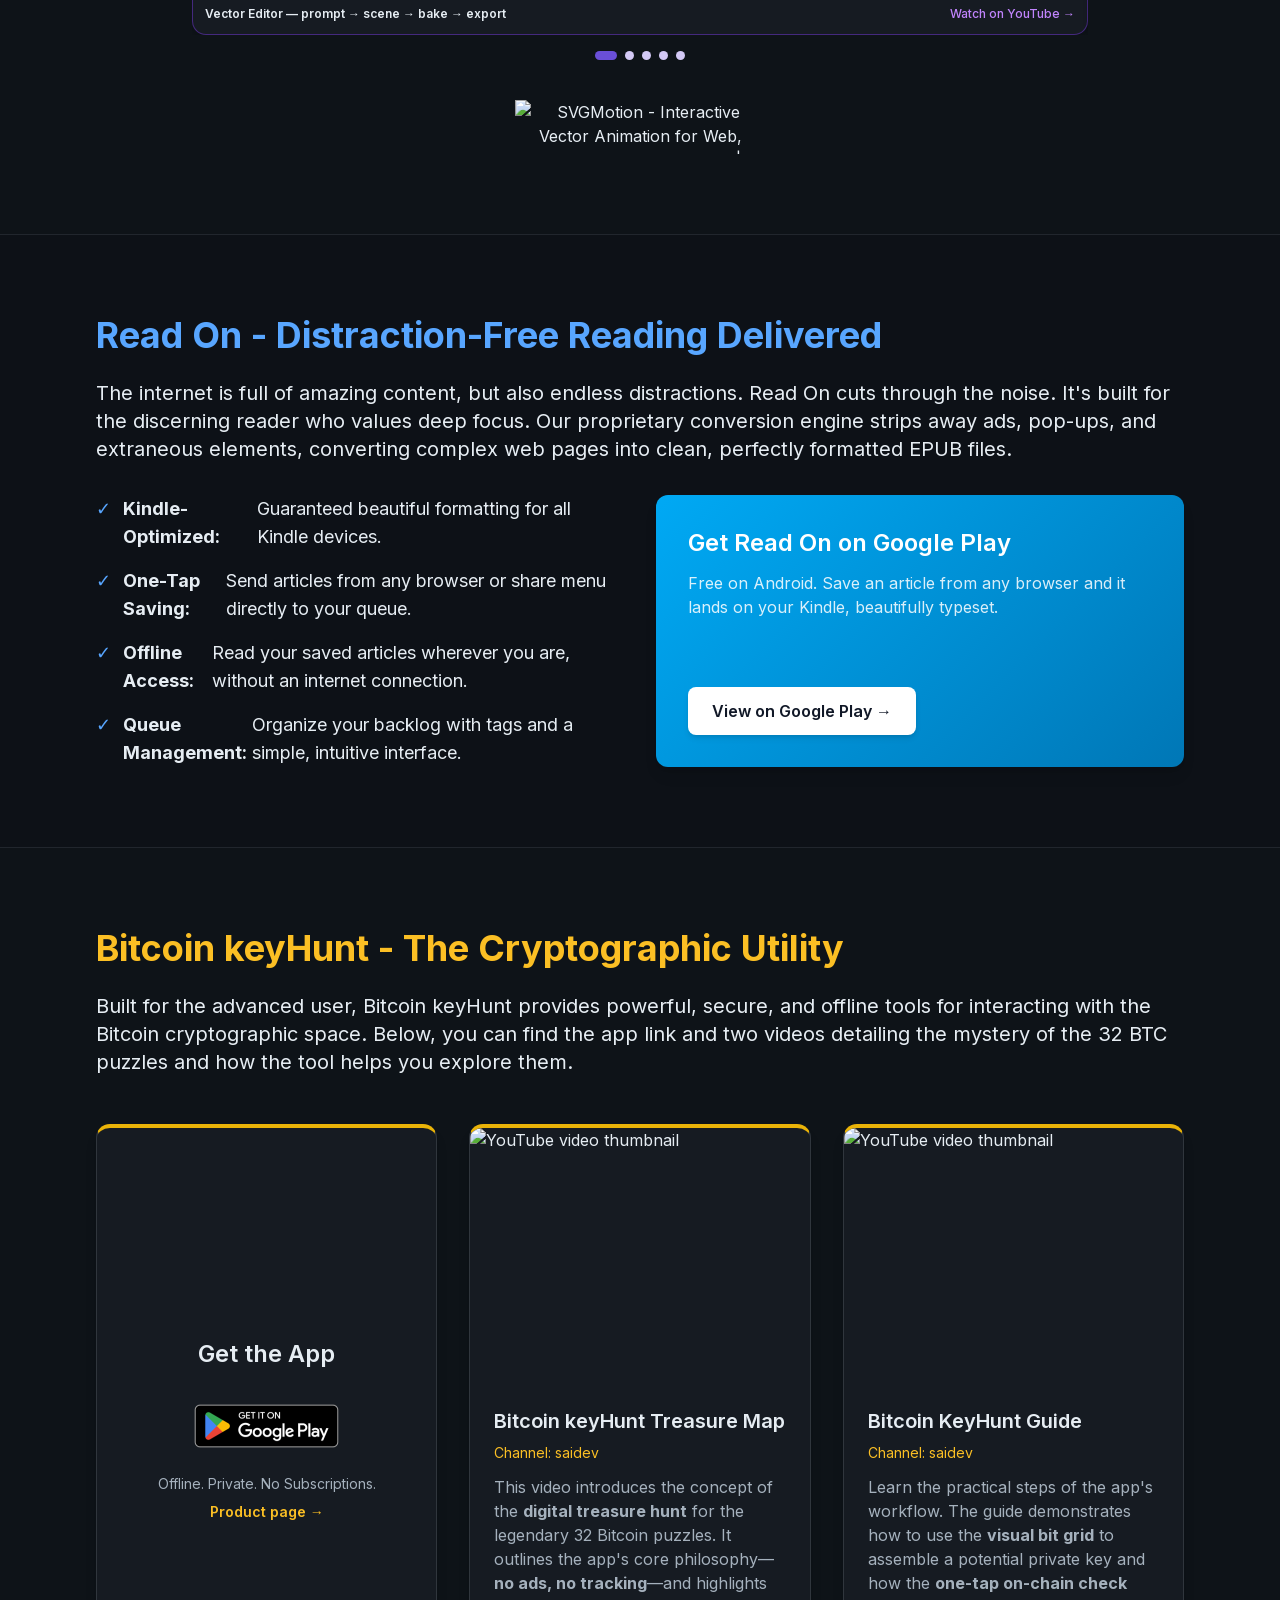
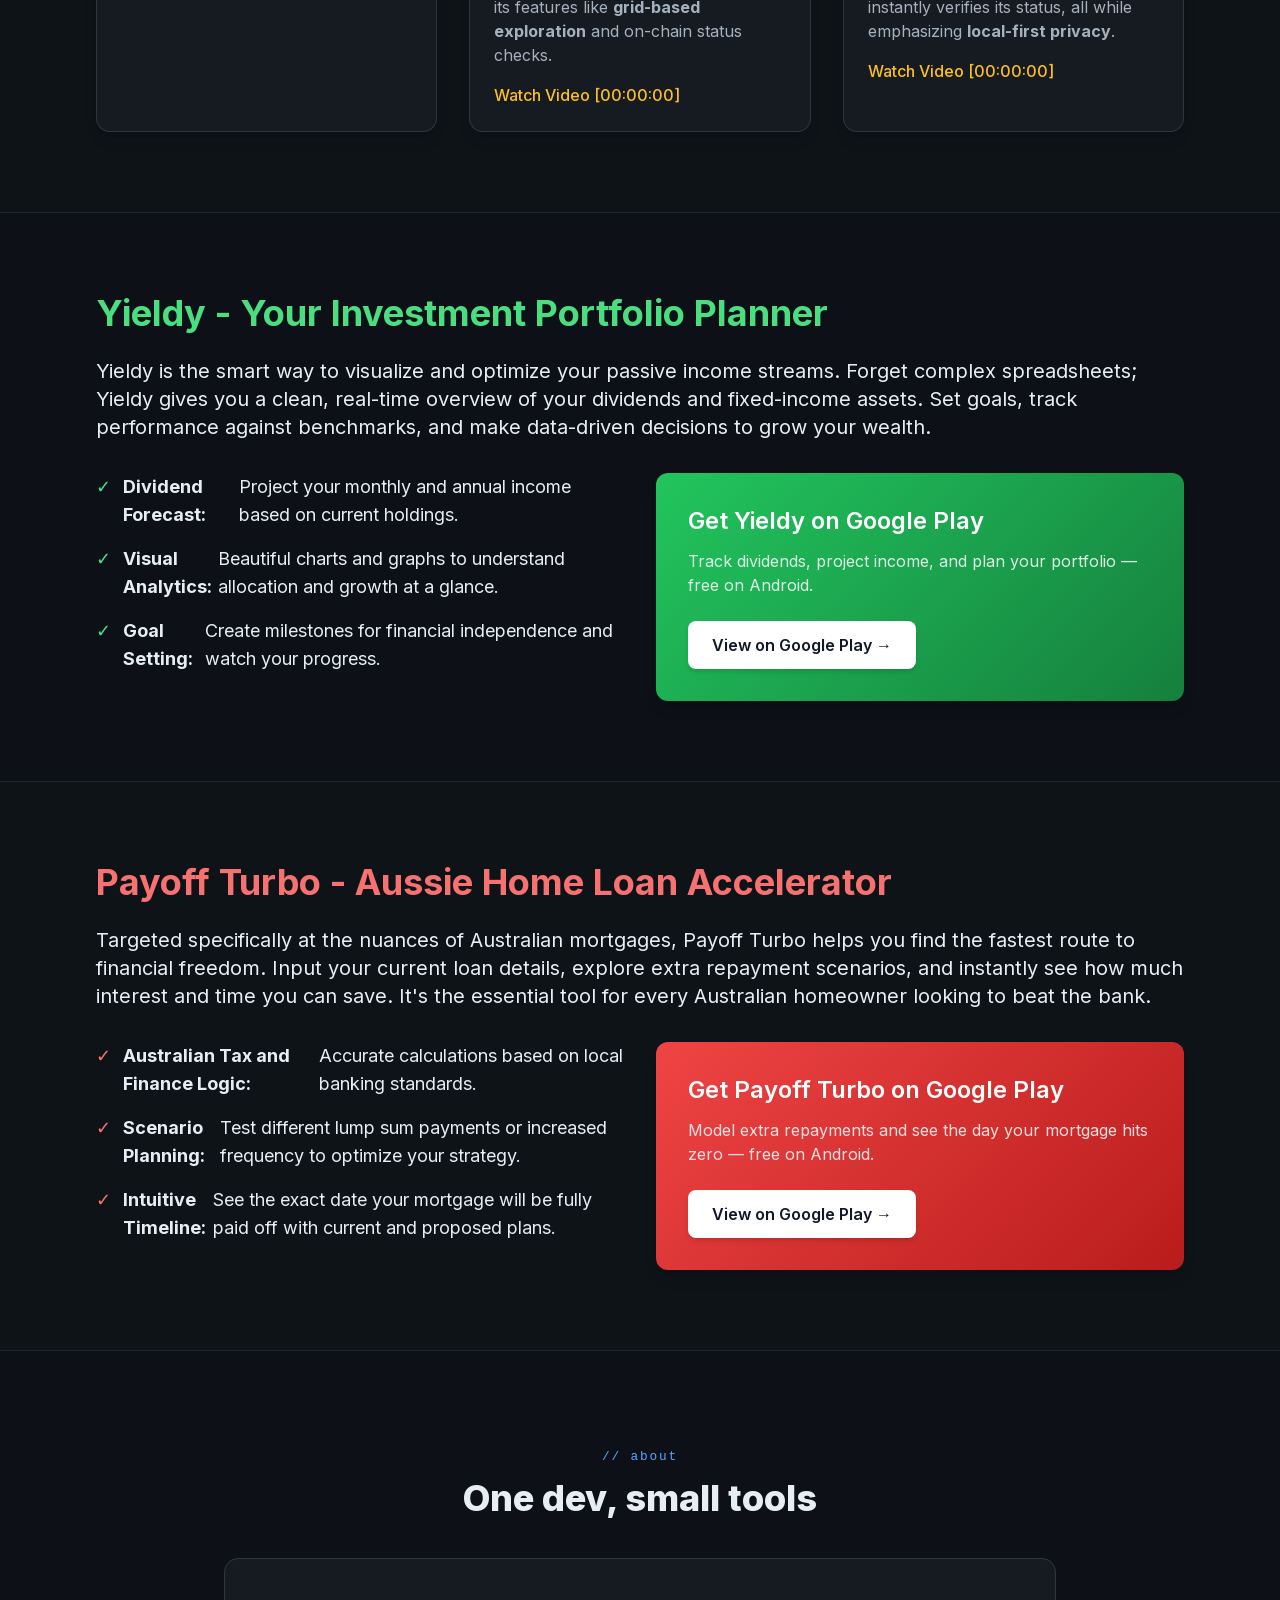
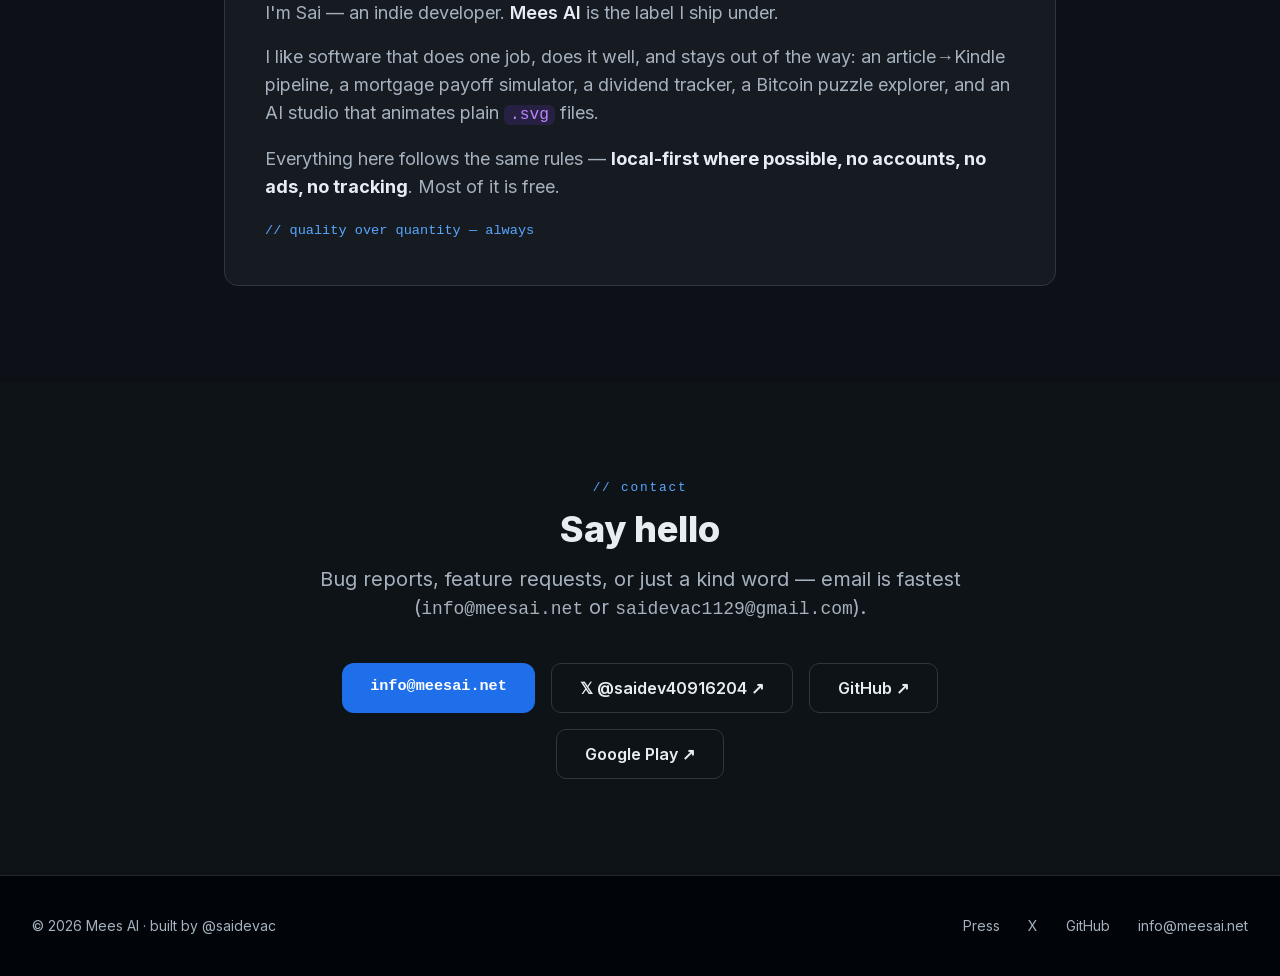
==== commit b67890c6: "Refresh SVGMotion shots + accent for the new amber theme Site re-themed purple → warm amber — retook" ====
--- a/index.html
+++ b/index.html
@@ -330,7 +330,7 @@
                     <!-- App Card 0: SVGMotion (featured) --><a href="/svgmotion/" class="app-card-modern p-8 border-2 edgep flex flex-col" data-cat="web">
                         <img src="/svgmotion/shot-card.png" alt="SVGMotion editor — SVG animation timeline and layers" class="card-shot" loading="lazy" width="640" height="400">
                         <div class="flex items-center justify-between mb-6">
-                            <div class="app-icon-circle mb-0" style="color: #7c3aed;">
+                            <div class="app-icon-circle mb-0" style="color: #ff9f2e;">
                                 <span class="text-2xl" role="img" aria-label="Sparkles">✦</span>
                             </div>
                             <span class="px-3 py-1 text-xs font-bold uppercase tracking-wide chip chip-acc rounded-full">New · Live</span>
@@ -342,7 +342,7 @@
                     </a>
 
                     <!-- App Card 1: VibeScout --><a href="https://vibescout.meesai.net/" class="app-card-modern p-8 flex flex-col" data-cat="web">
-                        <img src="/vibescout/card.png" alt="VibeScout — micro-SaaS idea database landing page" class="card-shot" loading="lazy" width="640" height="400">
+                        <img src="/vibescout/card.png?v=phosphor" alt="VibeScout — micro-SaaS idea database landing page" class="card-shot" loading="lazy" width="640" height="400">
                         <div class="flex items-center justify-between mb-6">
                             <div class="app-icon-circle mb-0" style="color: #3ddc84;">
                                 <span class="text-2xl" role="img" aria-label="Magnifier">🔎</span>
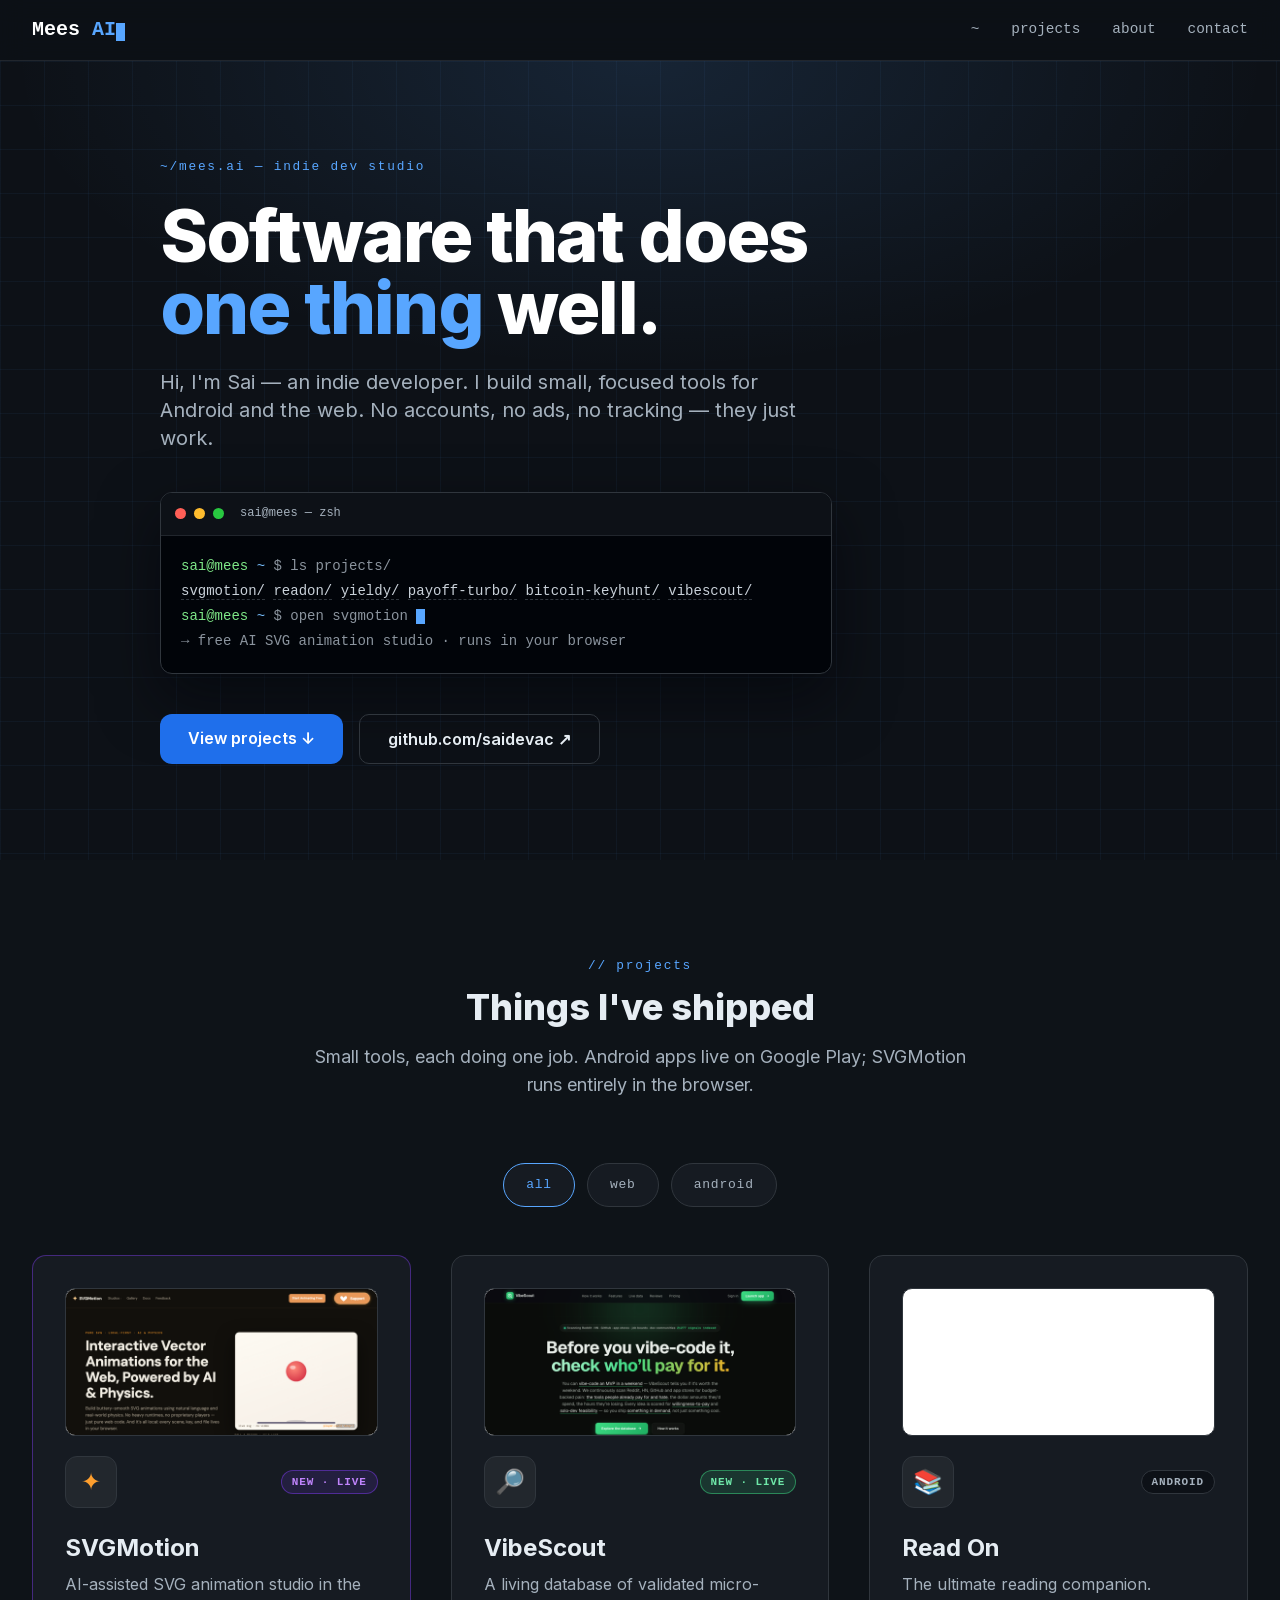
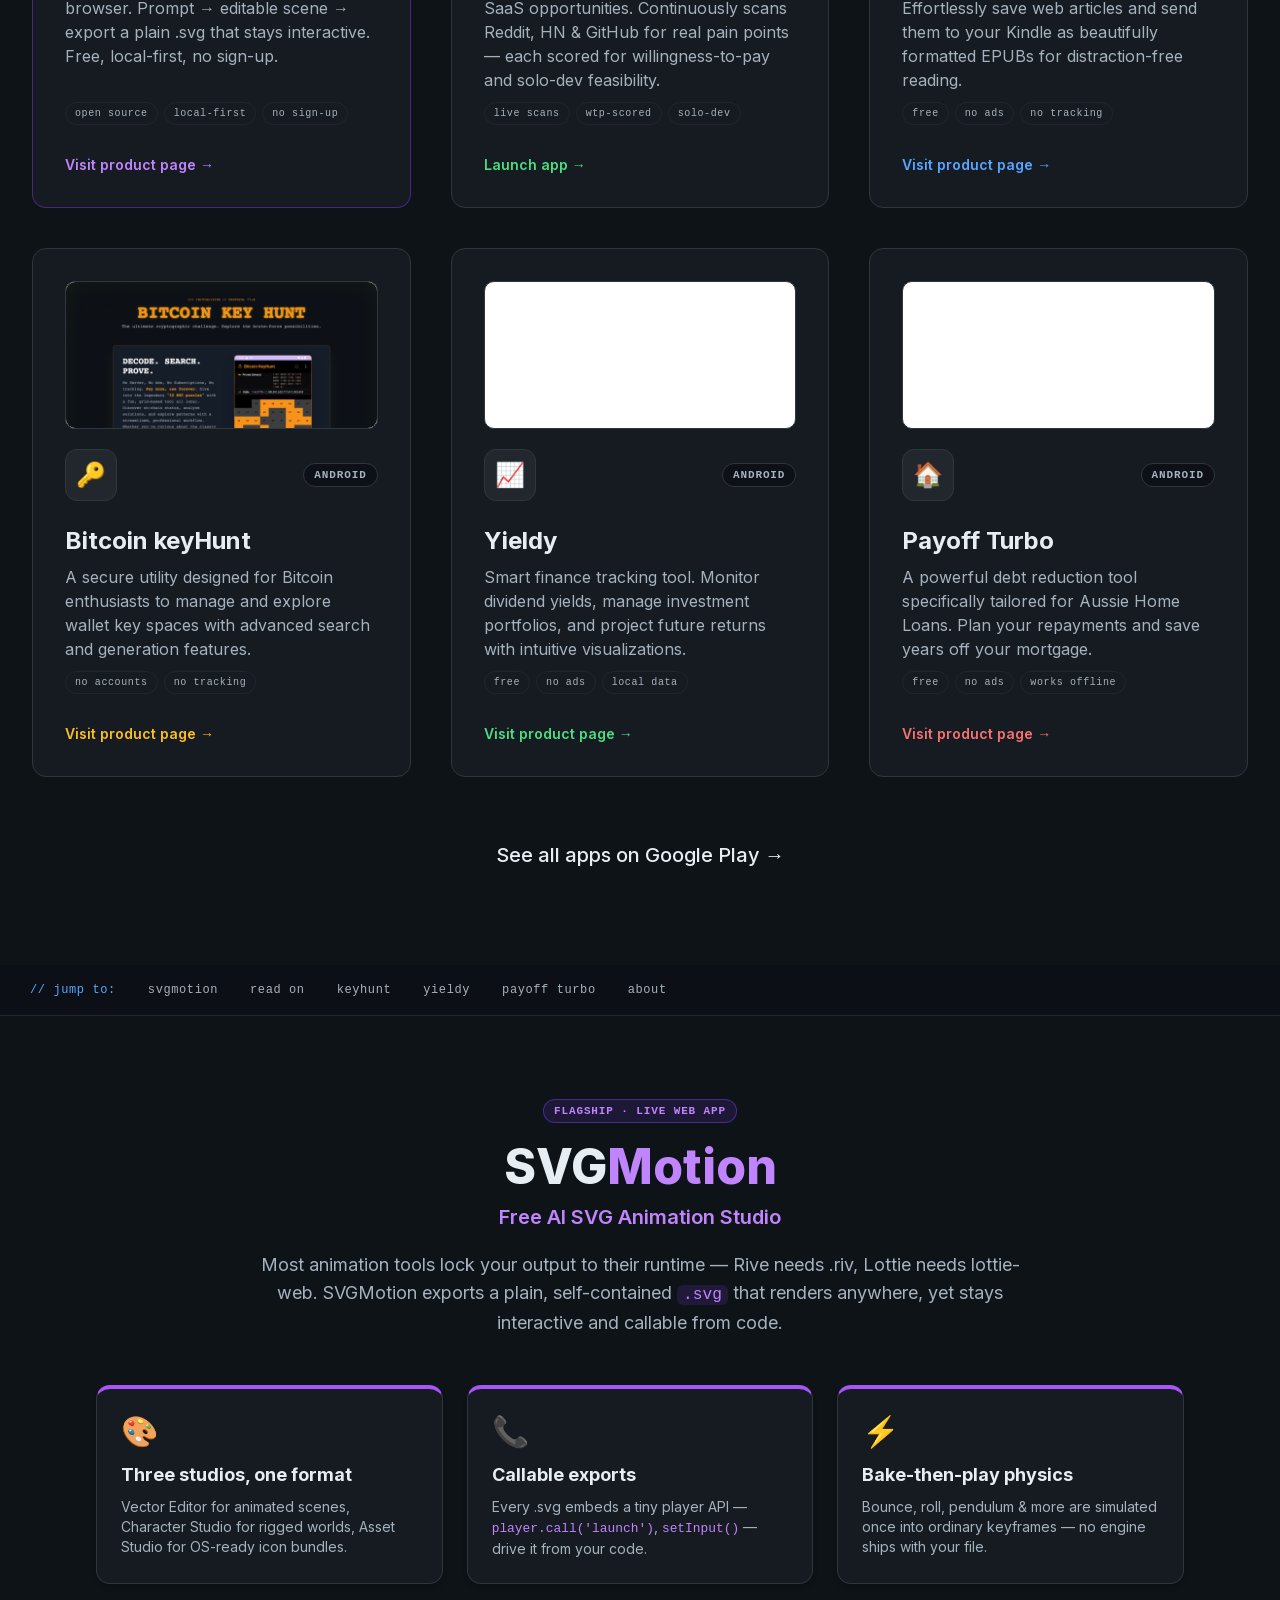
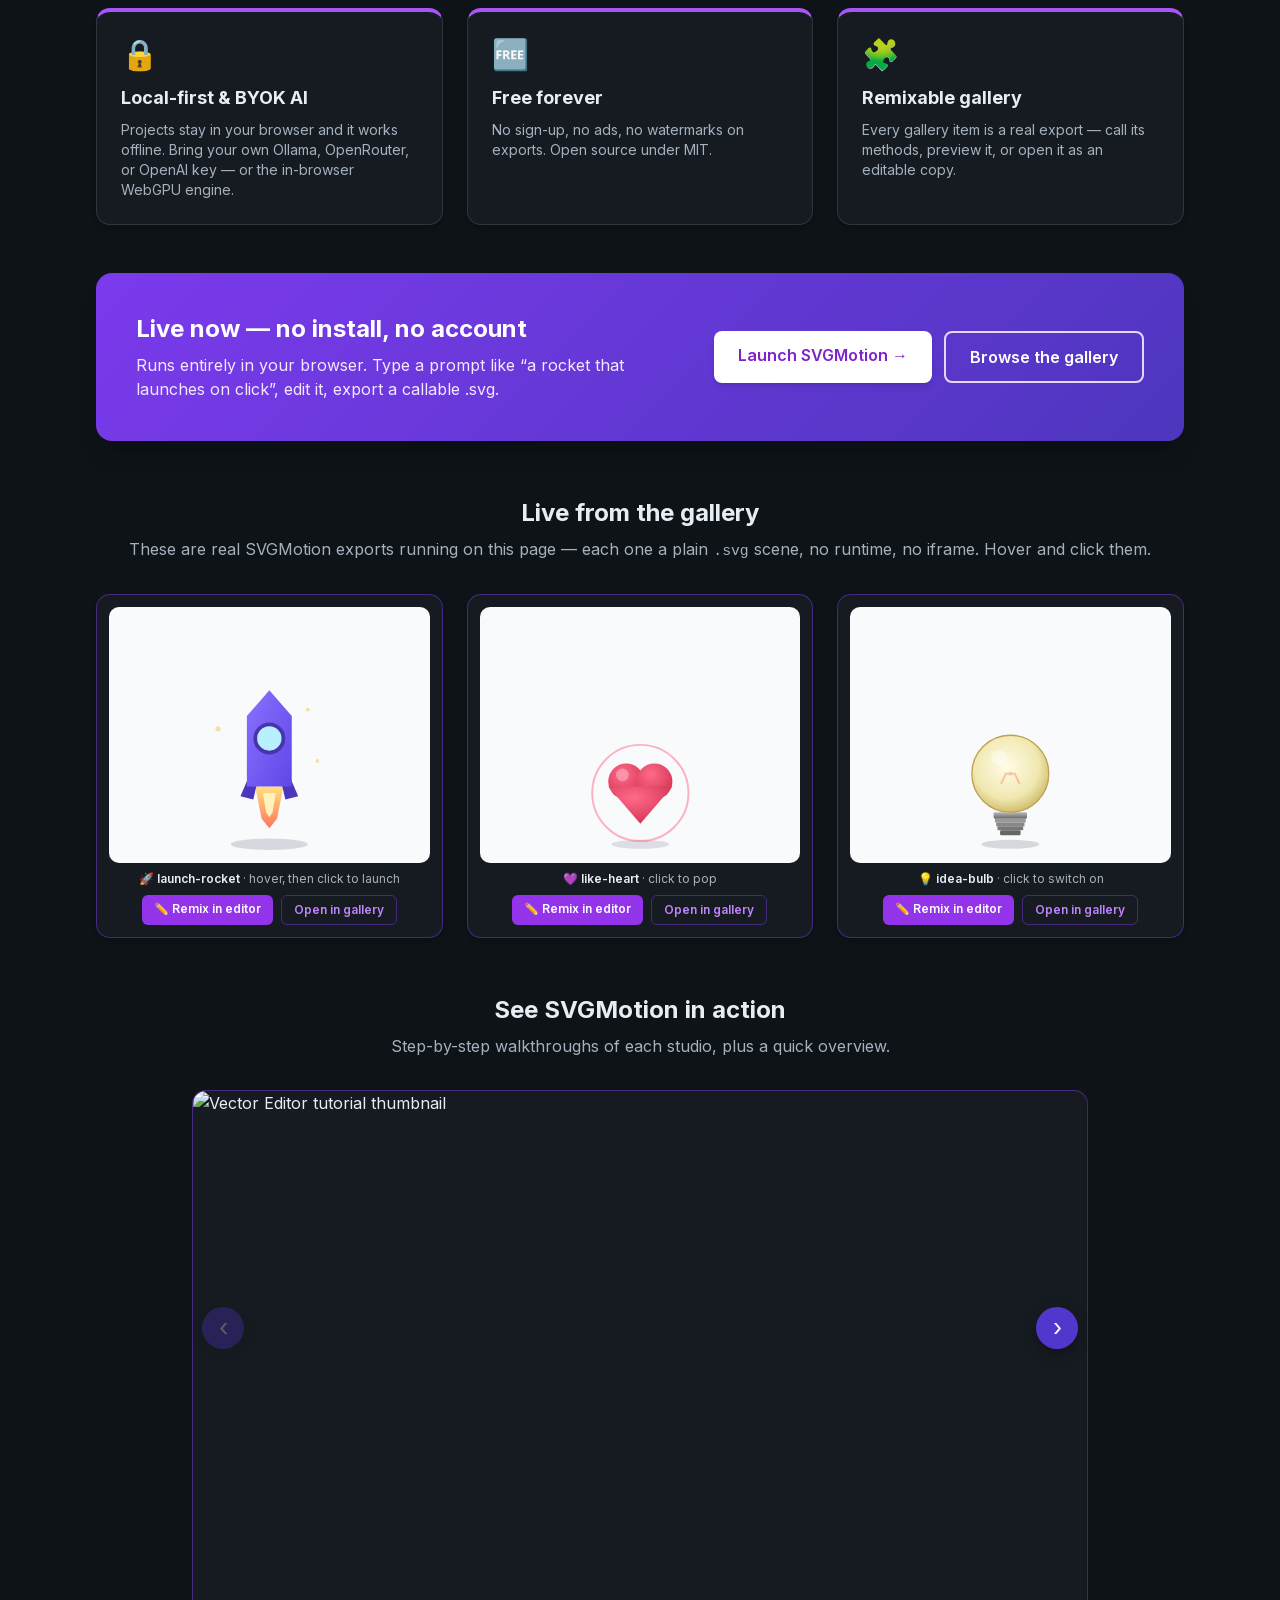
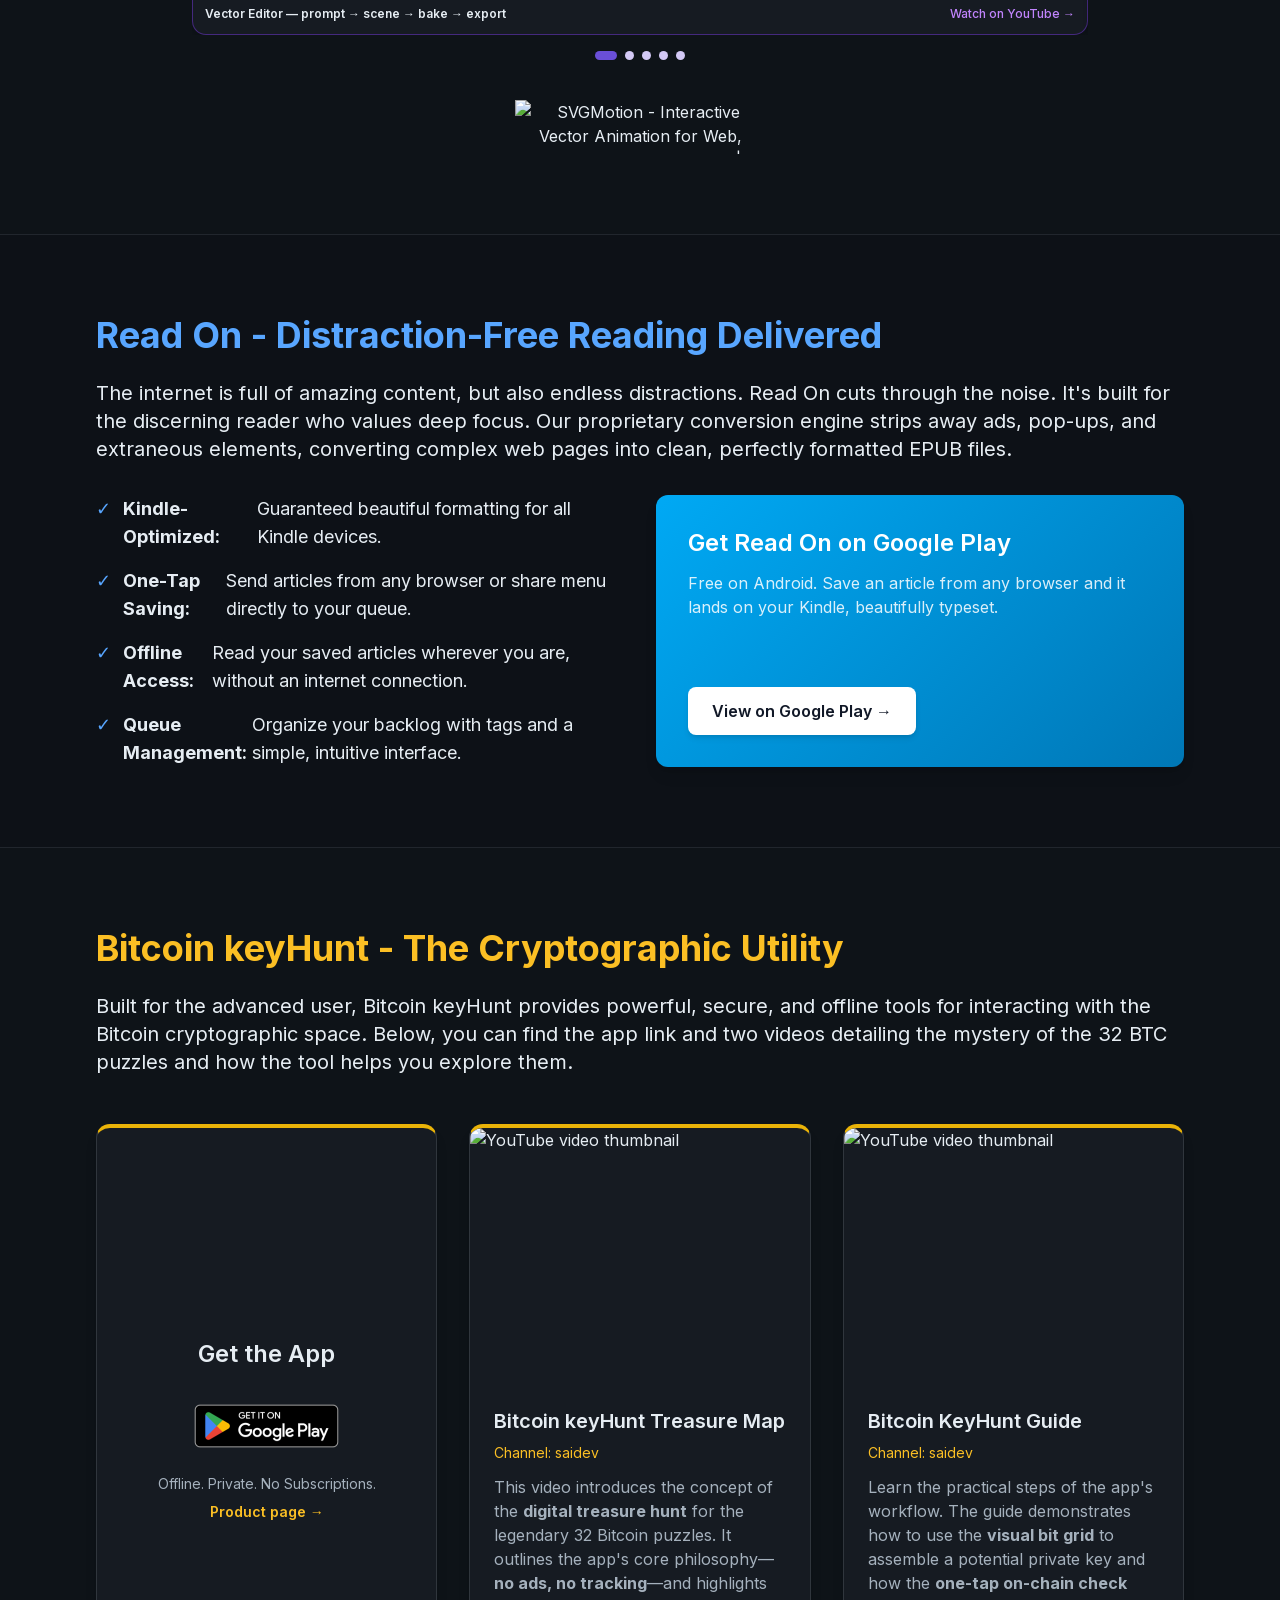
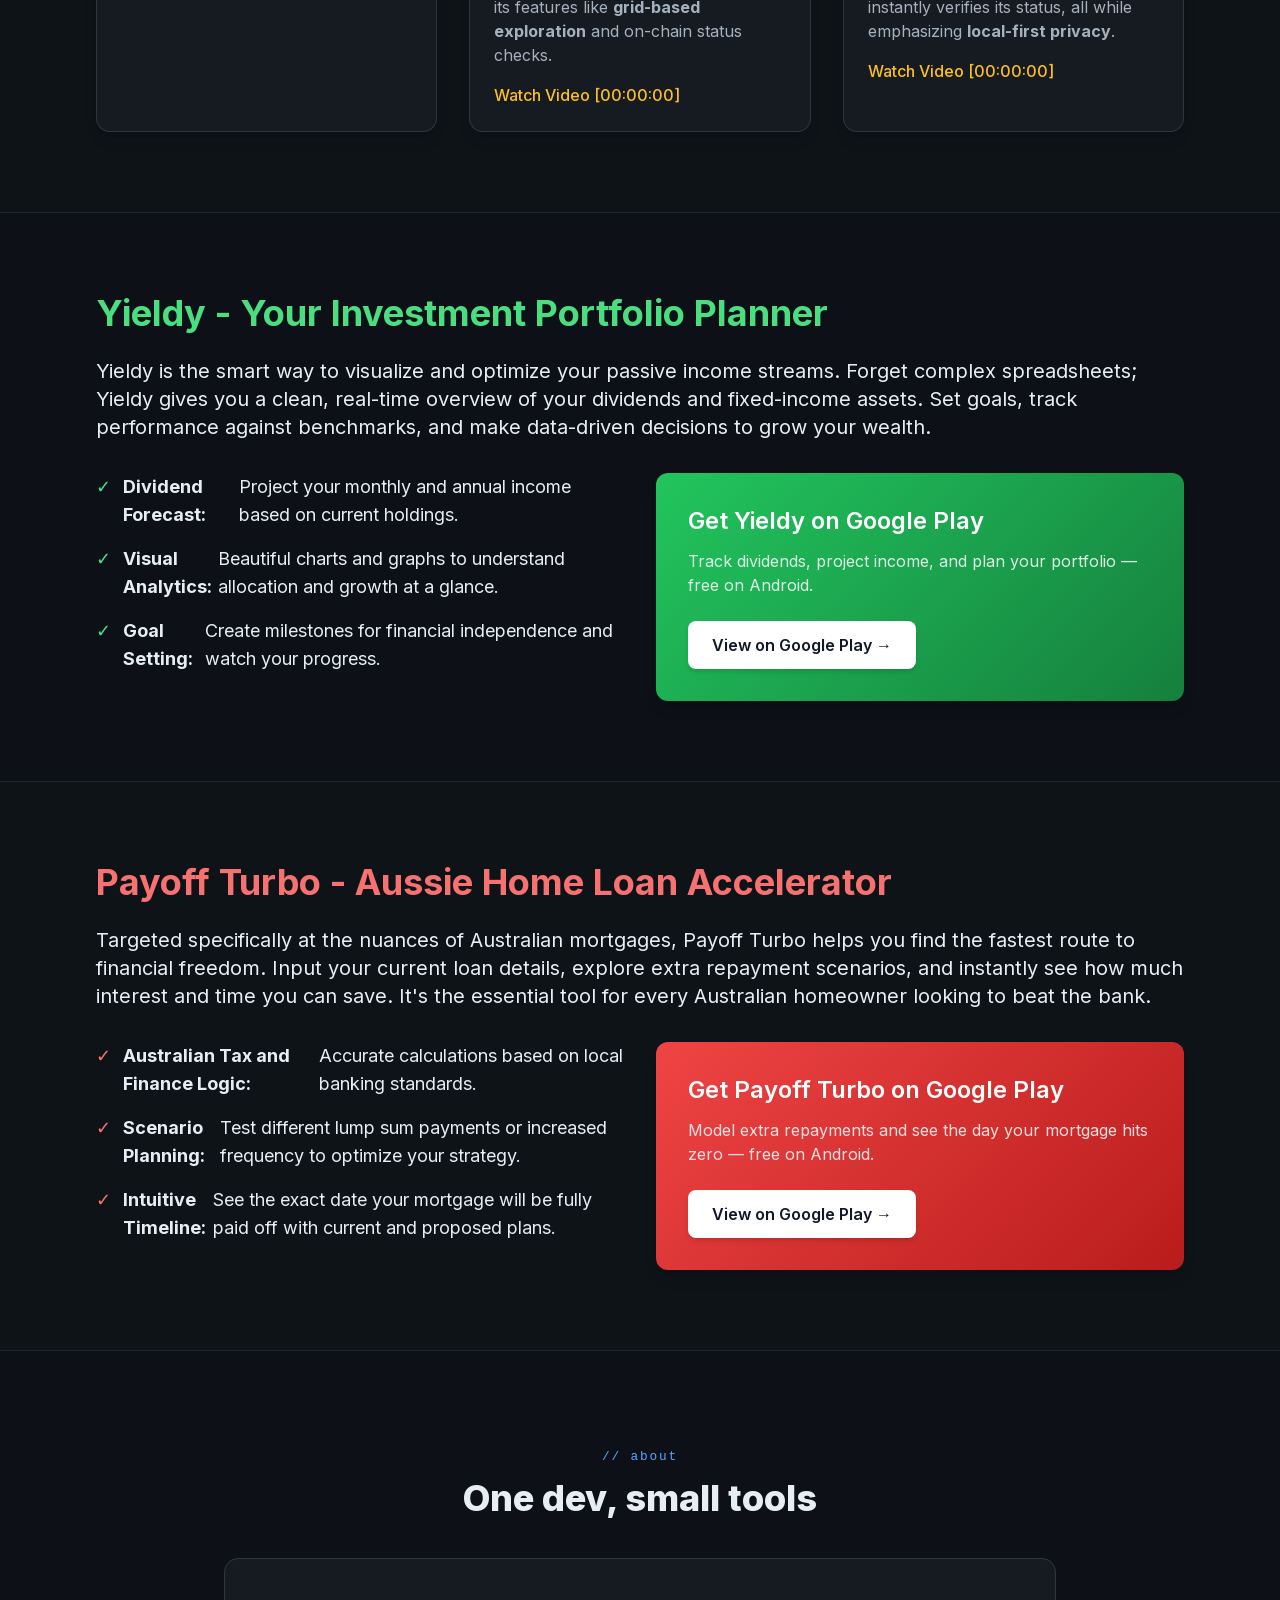
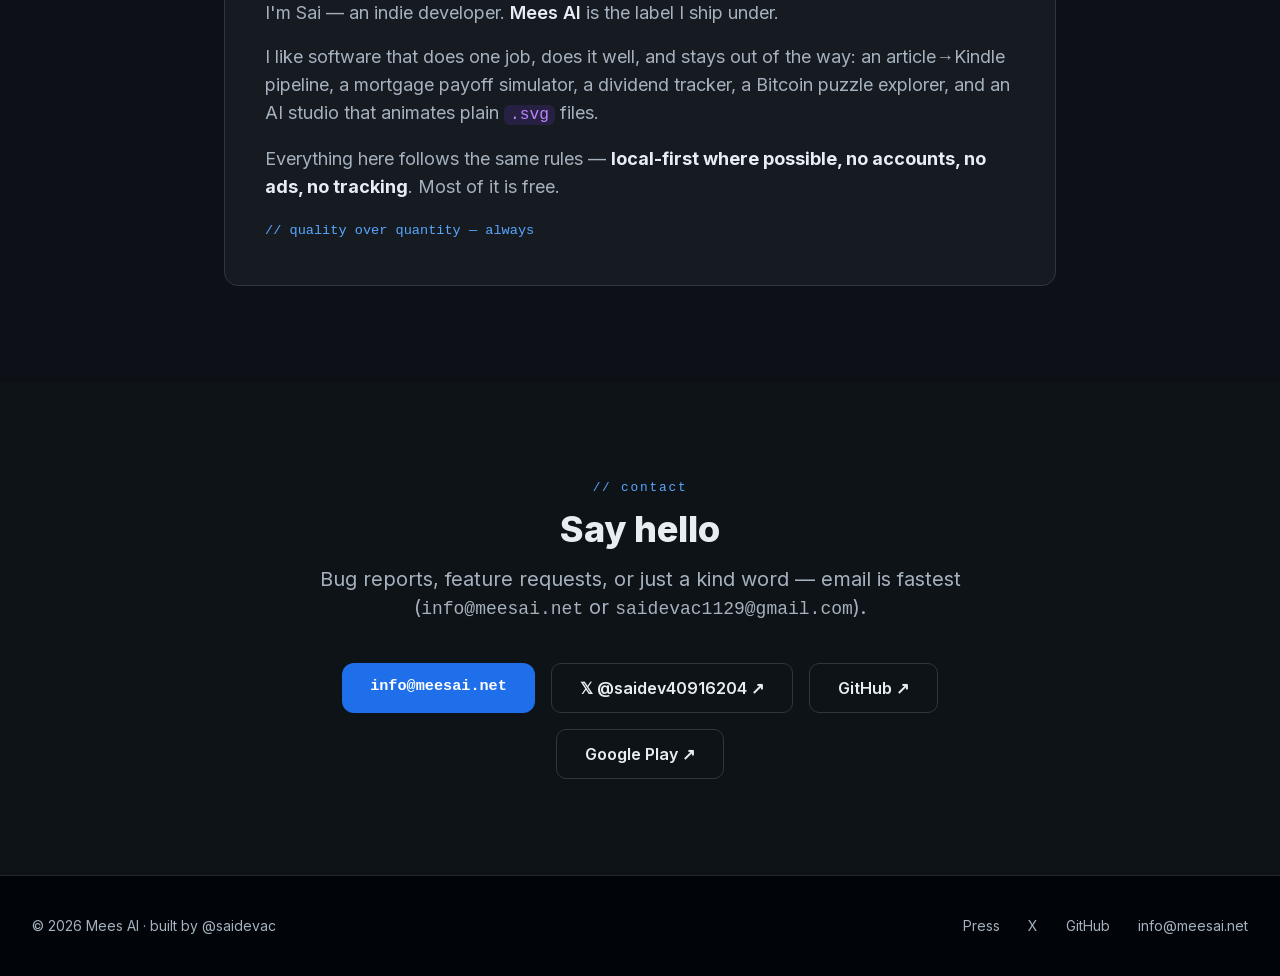
==== commit b0181168: "Green accent for VibeScout card chip + link chip-acc is hardcoded purple (SVGMotion's accent) — add " ====
--- a/index.html
+++ b/index.html
@@ -104,6 +104,7 @@
         .jlink:hover { color: var(--txt); background: var(--panel); }
         .jlink.jn-acc { color: var(--acc); }
         .chip-acc { color: #c084fc; border-color: rgba(124,58,237,.5); background: rgba(124,58,237,.14); }
+        .chip-mint { color: #6ee7a8; border-color: rgba(61,220,132,.5); background: rgba(61,220,132,.14); }
 
         /* brand utilities */
         .bg-primary { background-color: #010409; }
@@ -347,12 +348,12 @@
                             <div class="app-icon-circle mb-0" style="color: #3ddc84;">
                                 <span class="text-2xl" role="img" aria-label="Magnifier">🔎</span>
                             </div>
-                            <span class="px-3 py-1 text-xs font-bold uppercase tracking-wide chip chip-acc rounded-full">New · Live</span>
+                            <span class="px-3 py-1 text-xs font-bold uppercase tracking-wide chip chip-mint rounded-full">New · Live</span>
                         </div>
                         <h3 class="text-2xl font-bold mb-2">VibeScout</h3>
                         <p class="dim text-base mb-4 flex-1">A living database of validated micro-SaaS opportunities. Continuously scans Reddit, HN &amp; GitHub for real pain points — each scored for willingness-to-pay and solo-dev feasibility.</p>
                         <div class="tchips"><span class="tchip">live scans</span><span class="tchip">wtp-scored</span><span class="tchip">solo-dev</span></div>
-                        <span class="mt-auto pt-4 inline-block purp font-semibold text-sm">Launch app &rarr;</span>
+                        <span class="mt-auto pt-4 inline-block grn font-semibold text-sm">Launch app &rarr;</span>
                     </a>
 
                     <!-- App Card 2: Read On --><a href="/readon/" class="app-card-modern p-8 flex flex-col" data-cat="android">
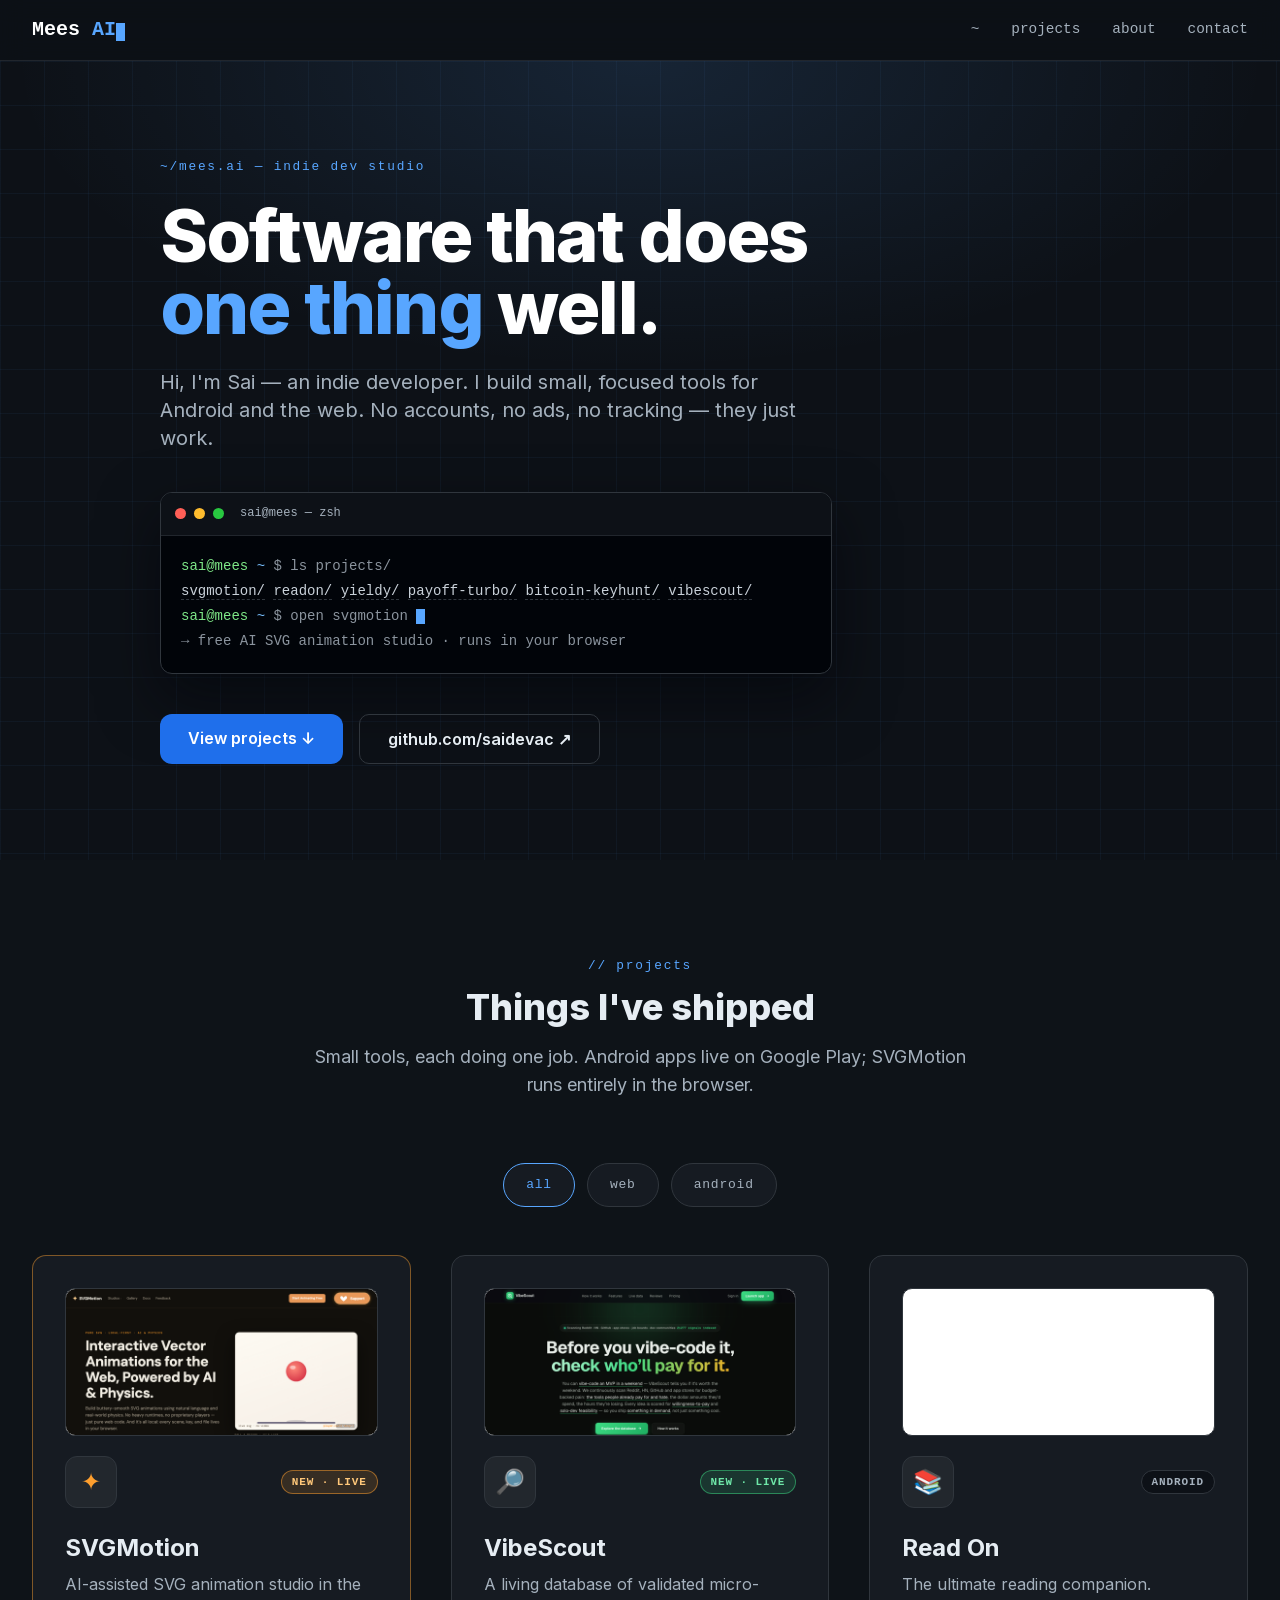
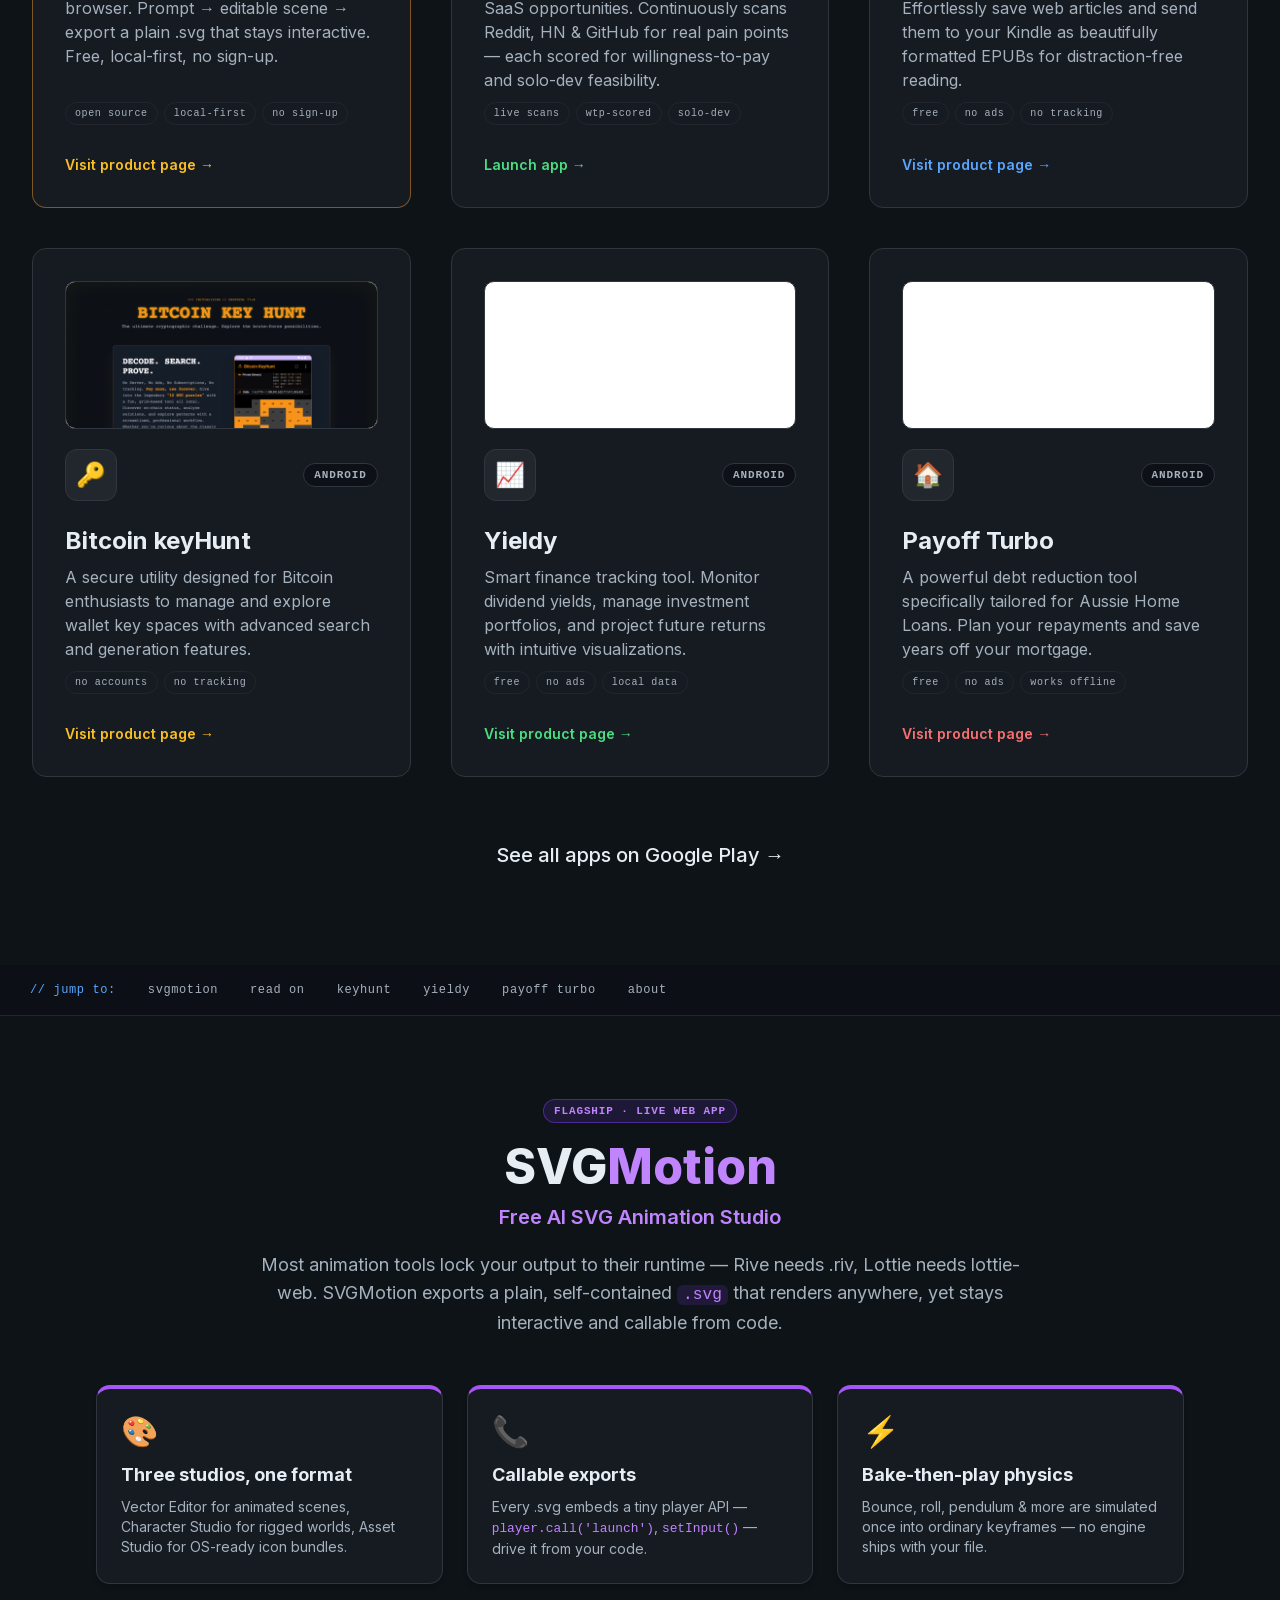
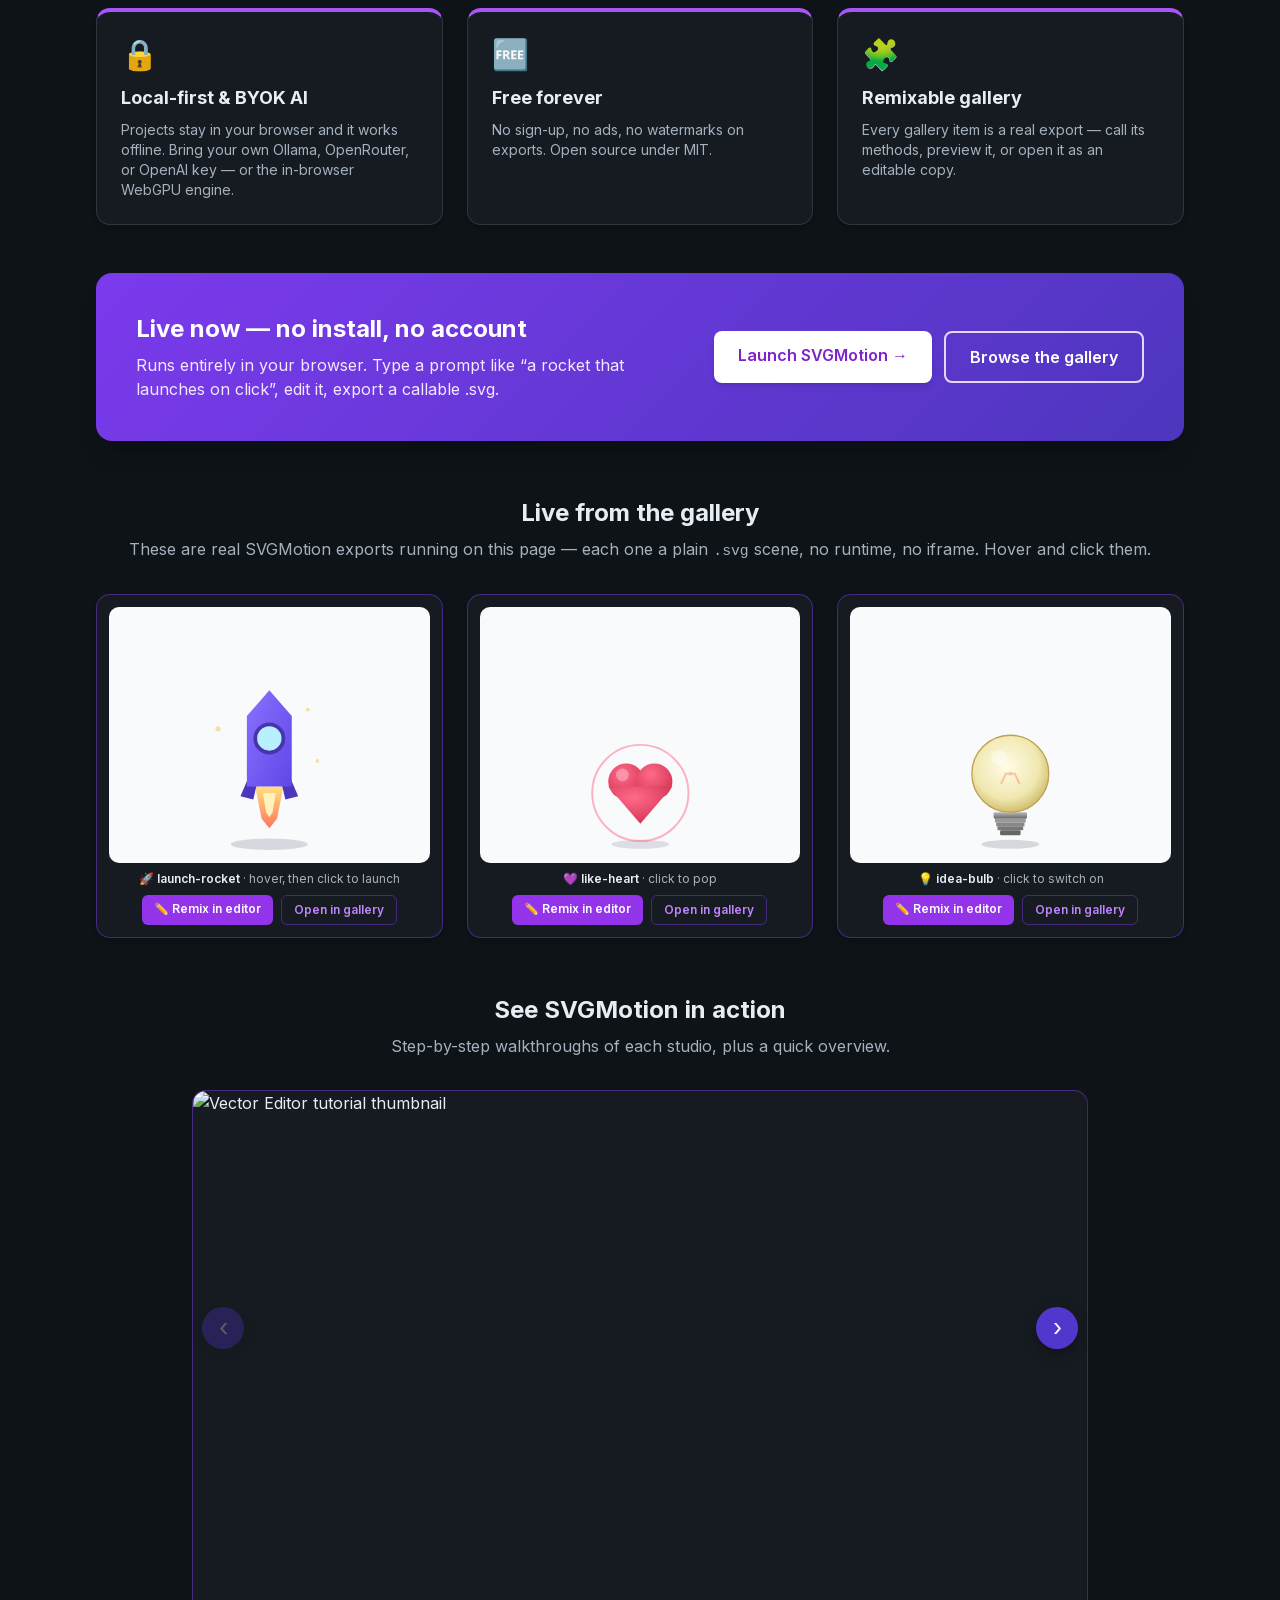
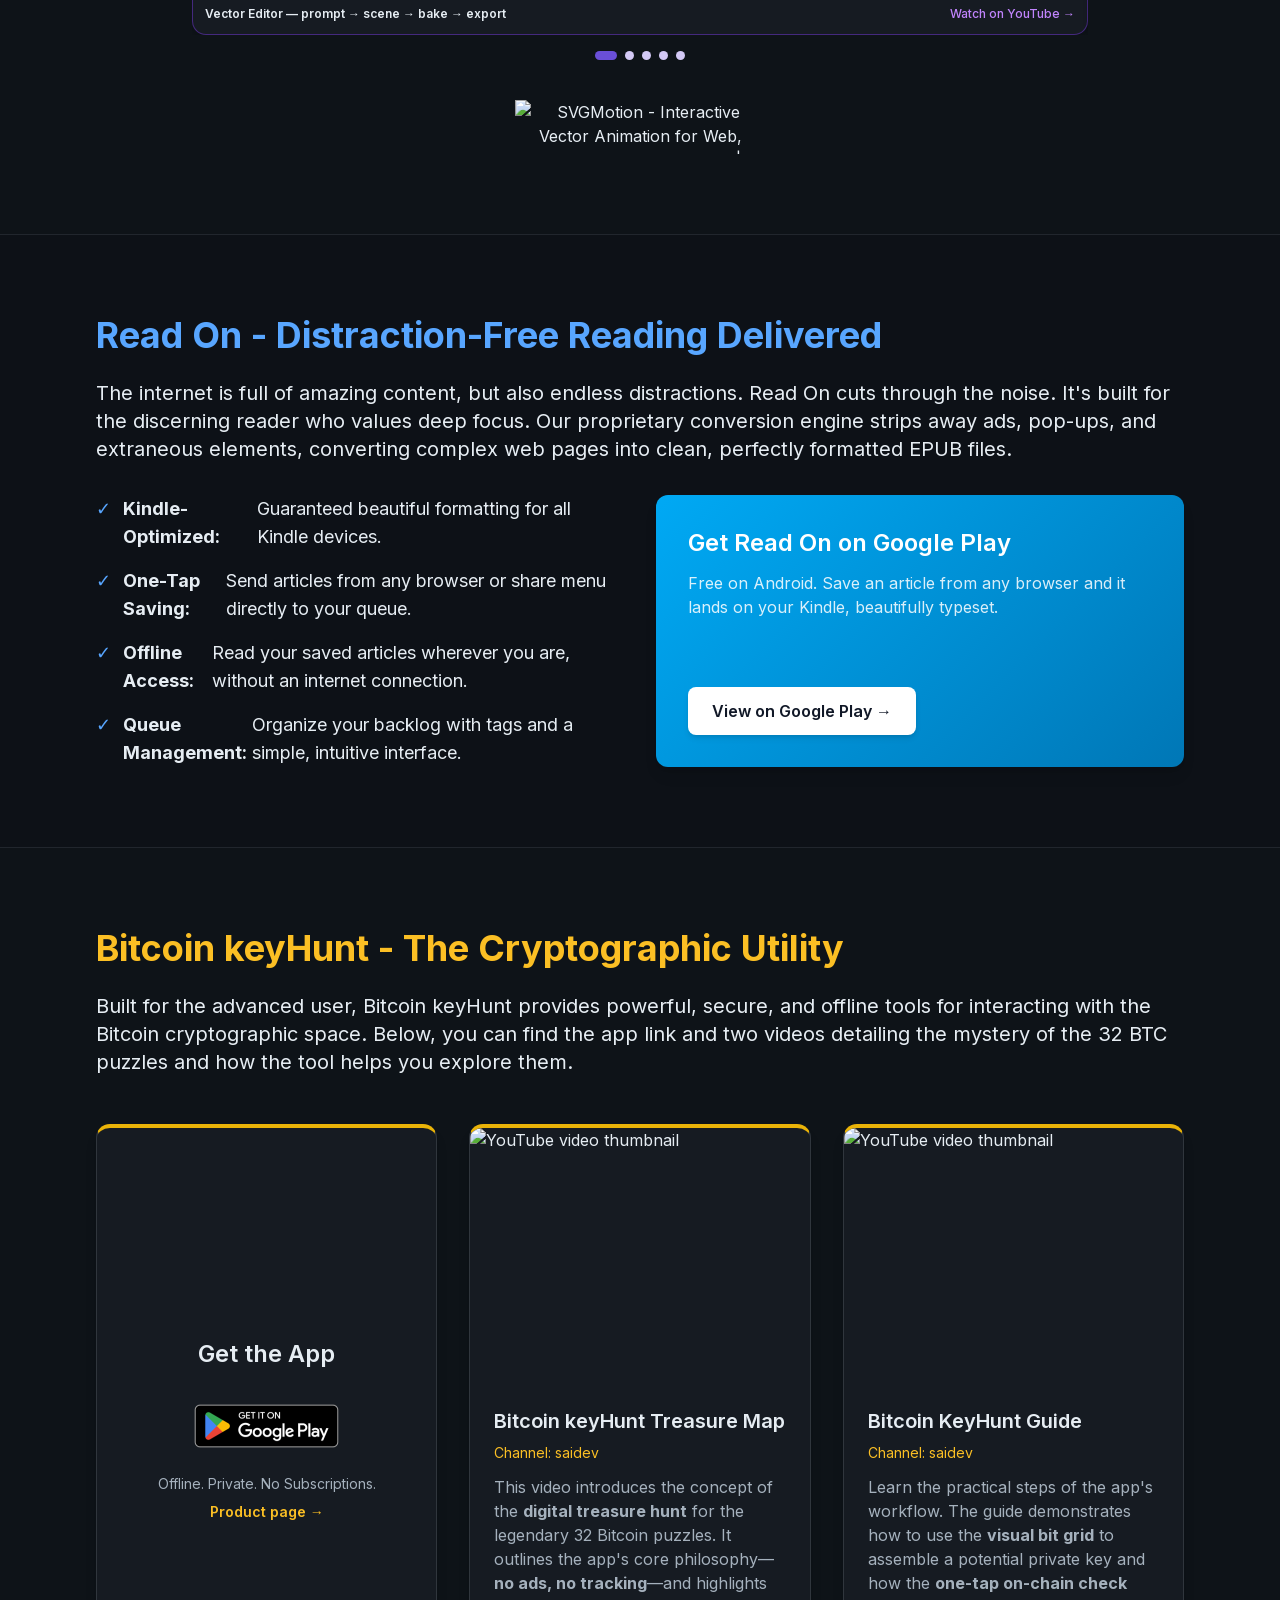
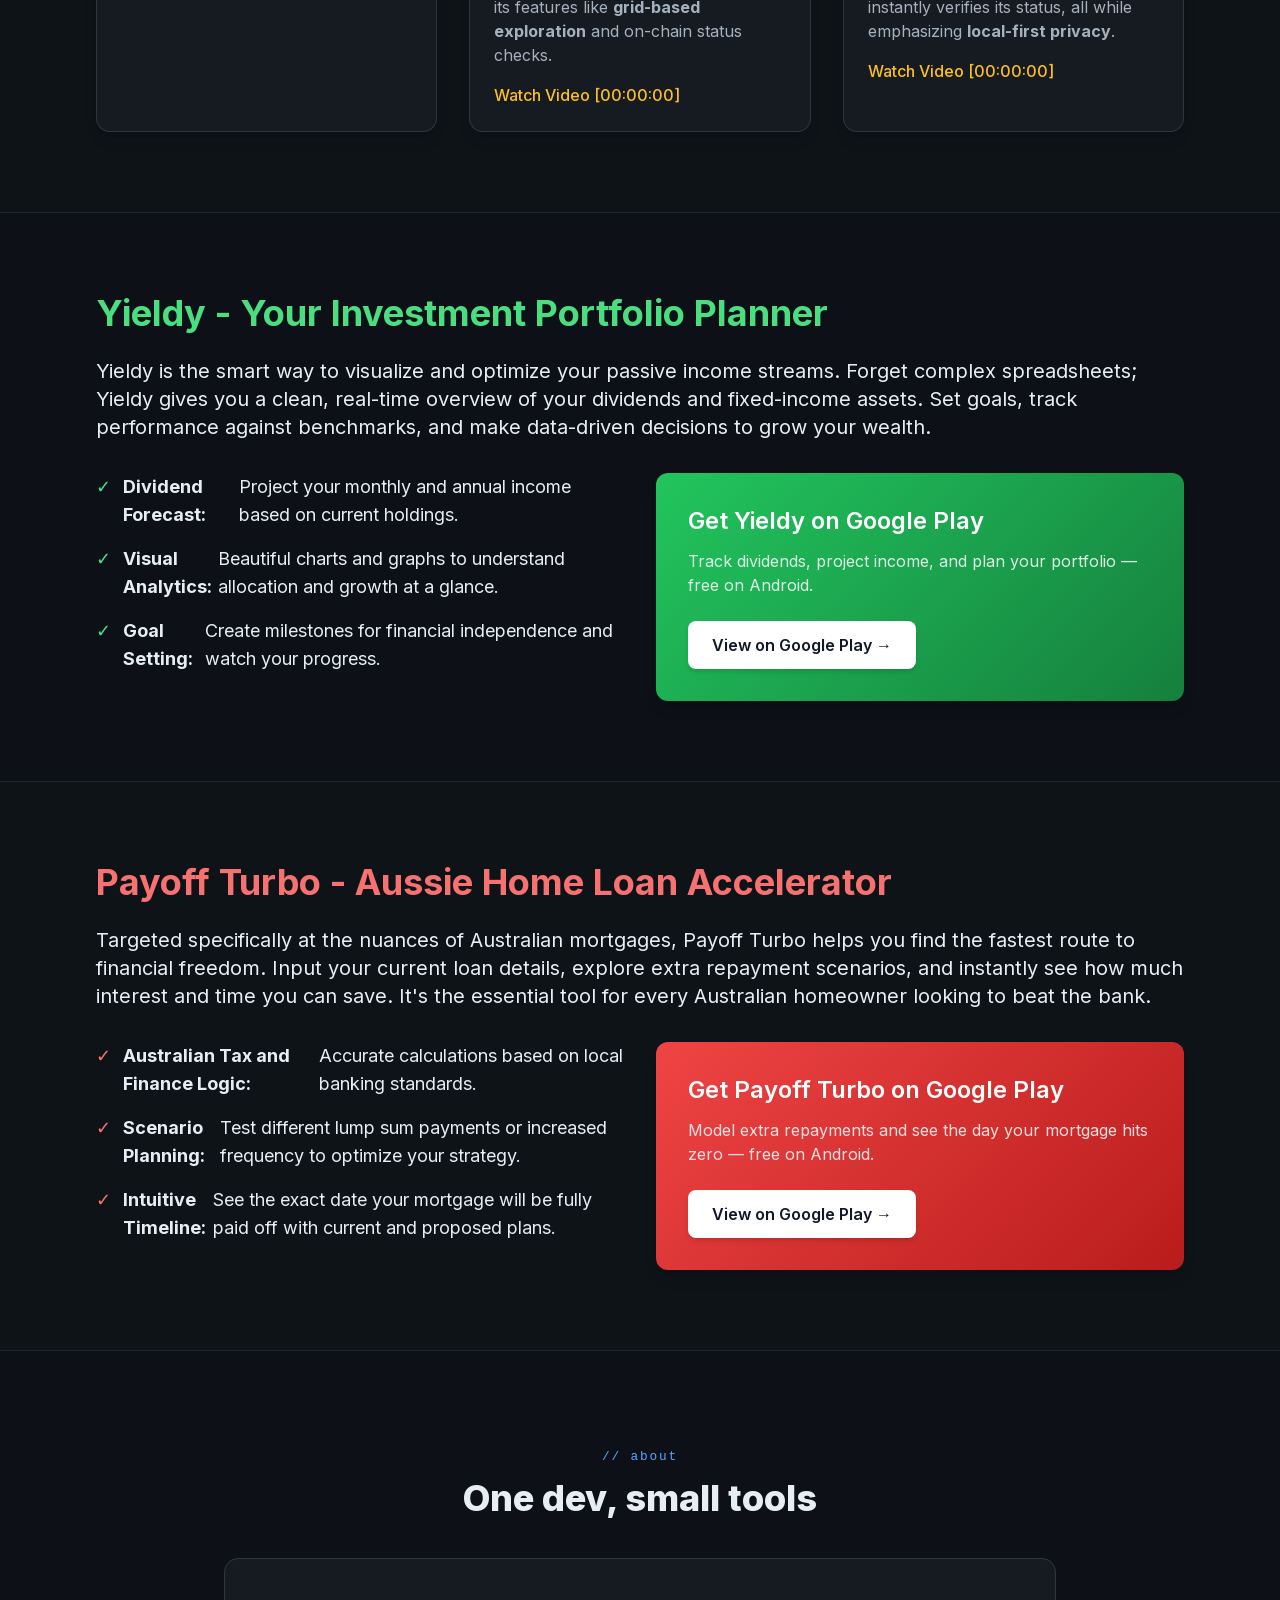
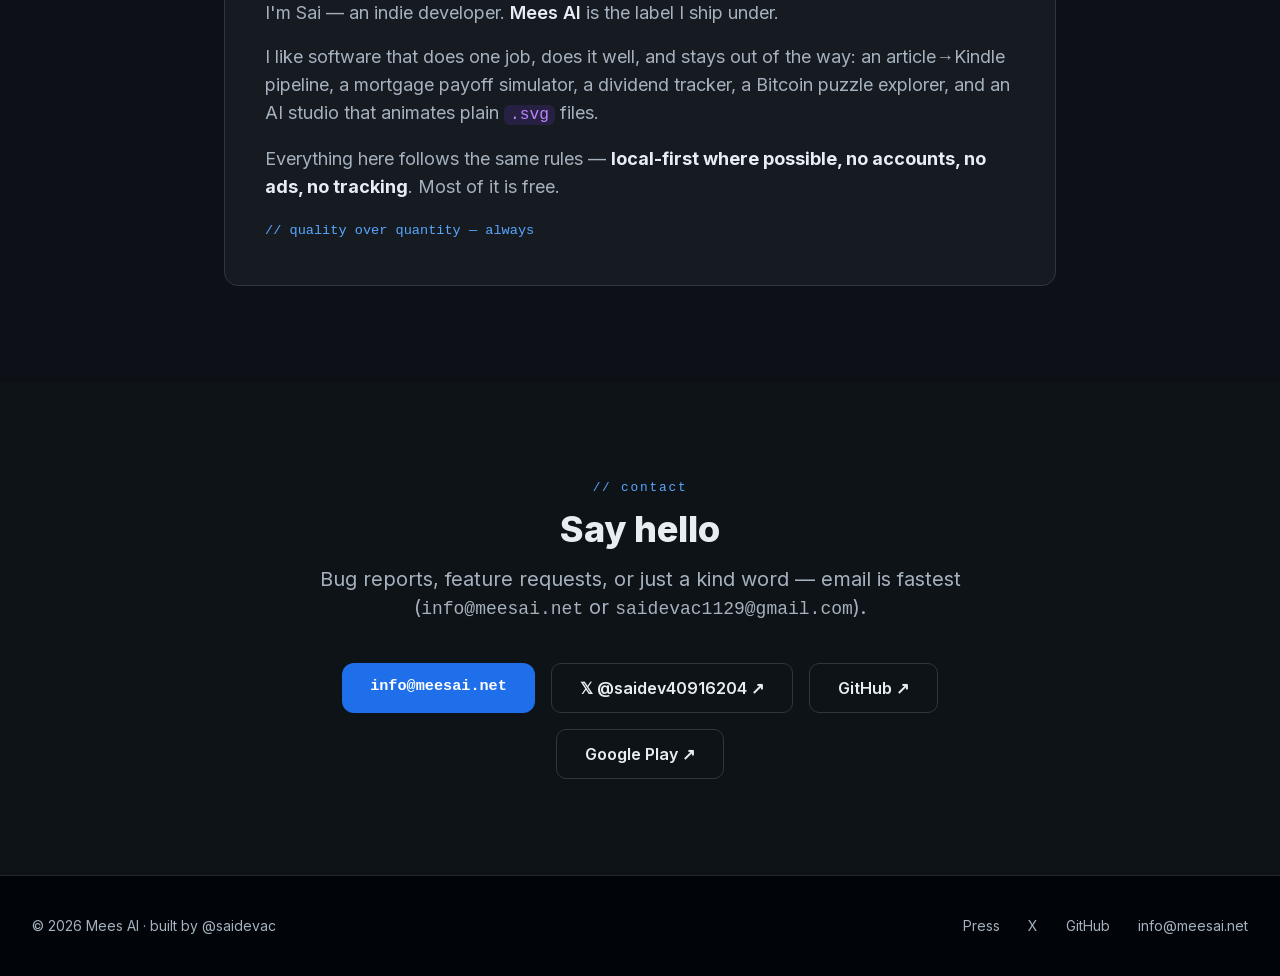
==== commit 626e203c: "Amber accent for SVGMotion card Featured card still wore the old violet accents — edgea/chip-amb mat" ====
--- a/index.html
+++ b/index.html
@@ -71,6 +71,7 @@
         .alt-sec { background: var(--panel2); }
         .edge { border-color: var(--line) !important; }
         .edgep { border-color: rgba(124, 58, 237, .45) !important; }
+        .edgea { border-color: rgba(255, 159, 46, .45) !important; }
         .site-foot { border-top: 1px solid var(--line); }
         .stage { background: #f8fafc; border-radius: 10px; }
         .edge-top-p { border-top: 4px solid #a855f7 !important; }
@@ -105,6 +106,7 @@
         .jlink.jn-acc { color: var(--acc); }
         .chip-acc { color: #c084fc; border-color: rgba(124,58,237,.5); background: rgba(124,58,237,.14); }
         .chip-mint { color: #6ee7a8; border-color: rgba(61,220,132,.5); background: rgba(61,220,132,.14); }
+        .chip-amb { color: #ffc87a; border-color: rgba(255,159,46,.5); background: rgba(255,159,46,.14); }
 
         /* brand utilities */
         .bg-primary { background-color: #010409; }
@@ -328,18 +330,18 @@
 
                 <!-- Apps Grid --><div class="grid grid-cols-1 sm:grid-cols-2 lg:grid-cols-3 gap-10">
 
-                    <!-- App Card 0: SVGMotion (featured) --><a href="/svgmotion/" class="app-card-modern p-8 border-2 edgep flex flex-col" data-cat="web">
+                    <!-- App Card 0: SVGMotion (featured) --><a href="/svgmotion/" class="app-card-modern p-8 border-2 edgea flex flex-col" data-cat="web">
                         <img src="/svgmotion/shot-card.png" alt="SVGMotion editor — SVG animation timeline and layers" class="card-shot" loading="lazy" width="640" height="400">
                         <div class="flex items-center justify-between mb-6">
                             <div class="app-icon-circle mb-0" style="color: #ff9f2e;">
                                 <span class="text-2xl" role="img" aria-label="Sparkles">✦</span>
                             </div>
-                            <span class="px-3 py-1 text-xs font-bold uppercase tracking-wide chip chip-acc rounded-full">New · Live</span>
+                            <span class="px-3 py-1 text-xs font-bold uppercase tracking-wide chip chip-amb rounded-full">New · Live</span>
                         </div>
                         <h3 class="text-2xl font-bold mb-2">SVGMotion</h3>
                         <p class="dim text-base mb-4 flex-1">AI-assisted SVG animation studio in the browser. Prompt → editable scene → export a plain .svg that stays interactive. Free, local-first, no sign-up.</p>
                         <div class="tchips"><span class="tchip">open source</span><span class="tchip">local-first</span><span class="tchip">no sign-up</span></div>
-                        <span class="mt-auto pt-4 inline-block purp font-semibold text-sm">Visit product page &rarr;</span>
+                        <span class="mt-auto pt-4 inline-block amb font-semibold text-sm">Visit product page &rarr;</span>
                     </a>
 
                     <!-- App Card 1: VibeScout --><a href="https://vibescout.meesai.net/" class="app-card-modern p-8 flex flex-col" data-cat="web">
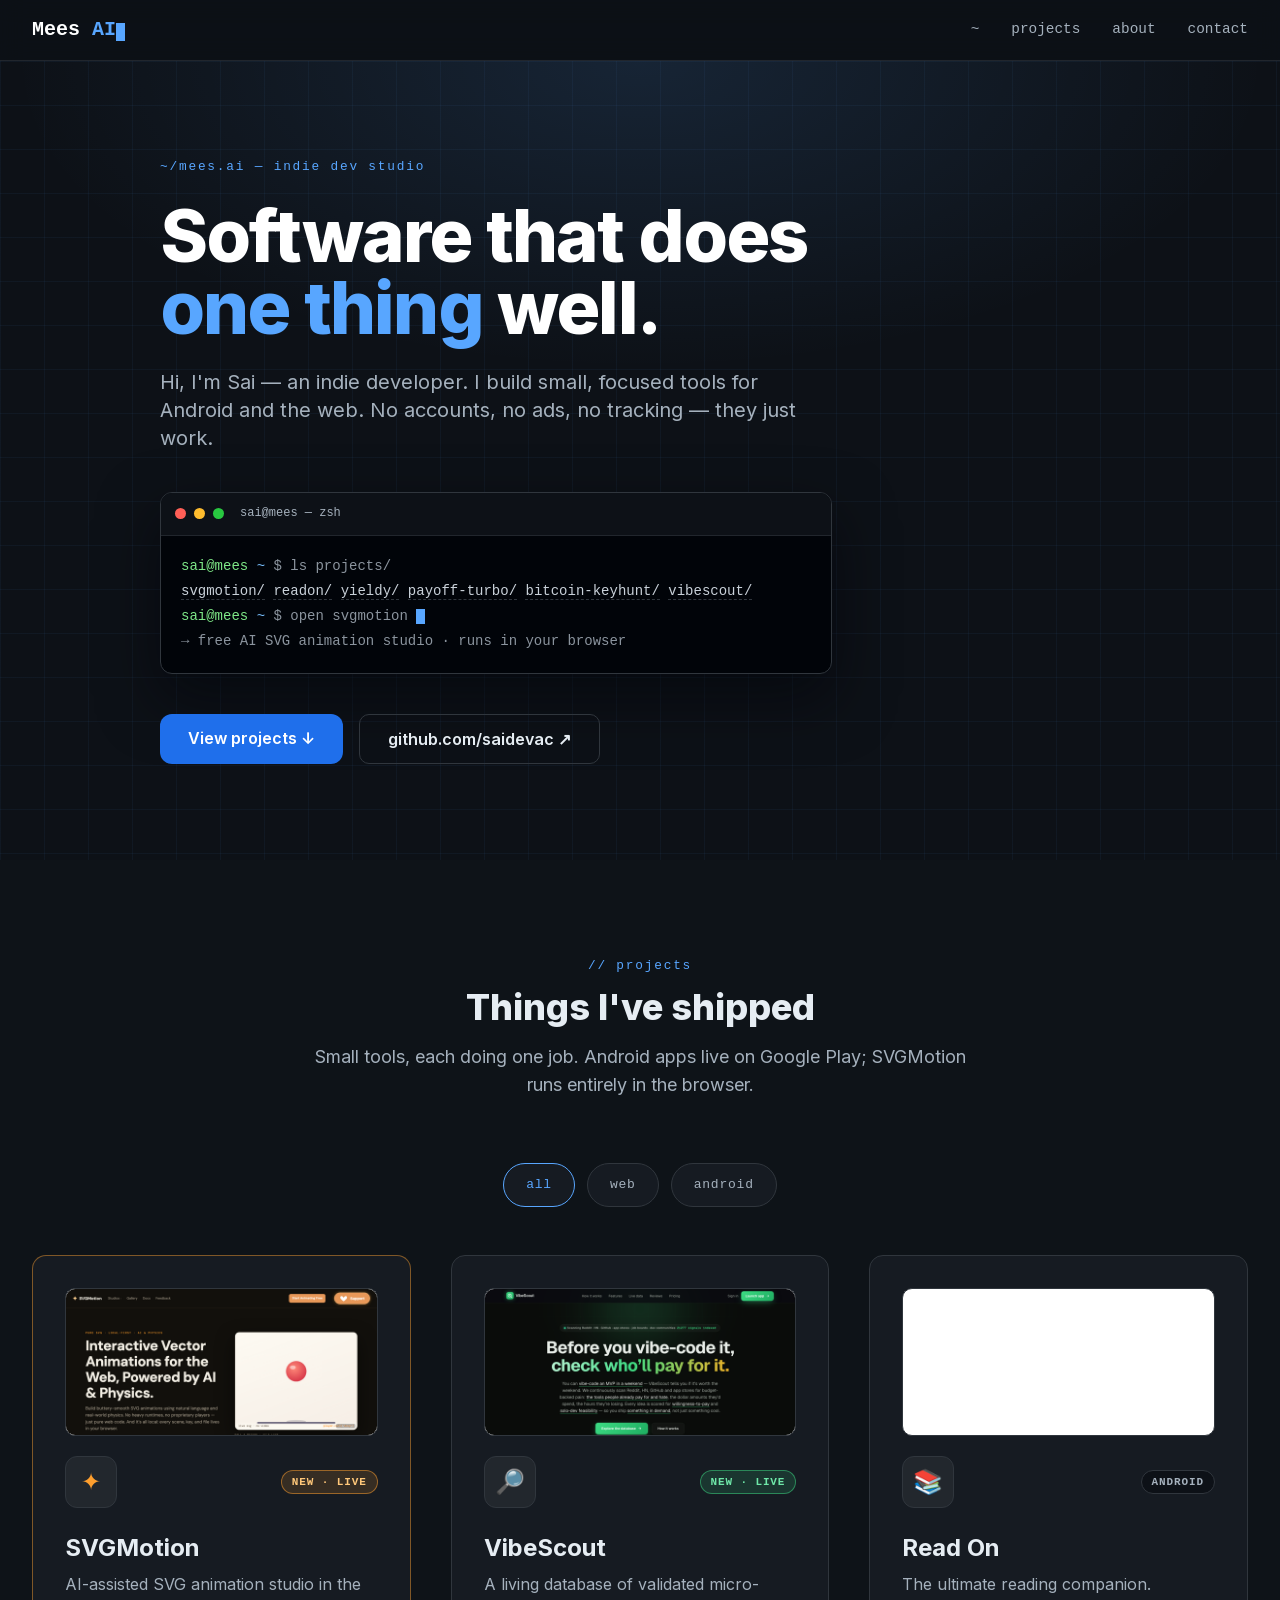
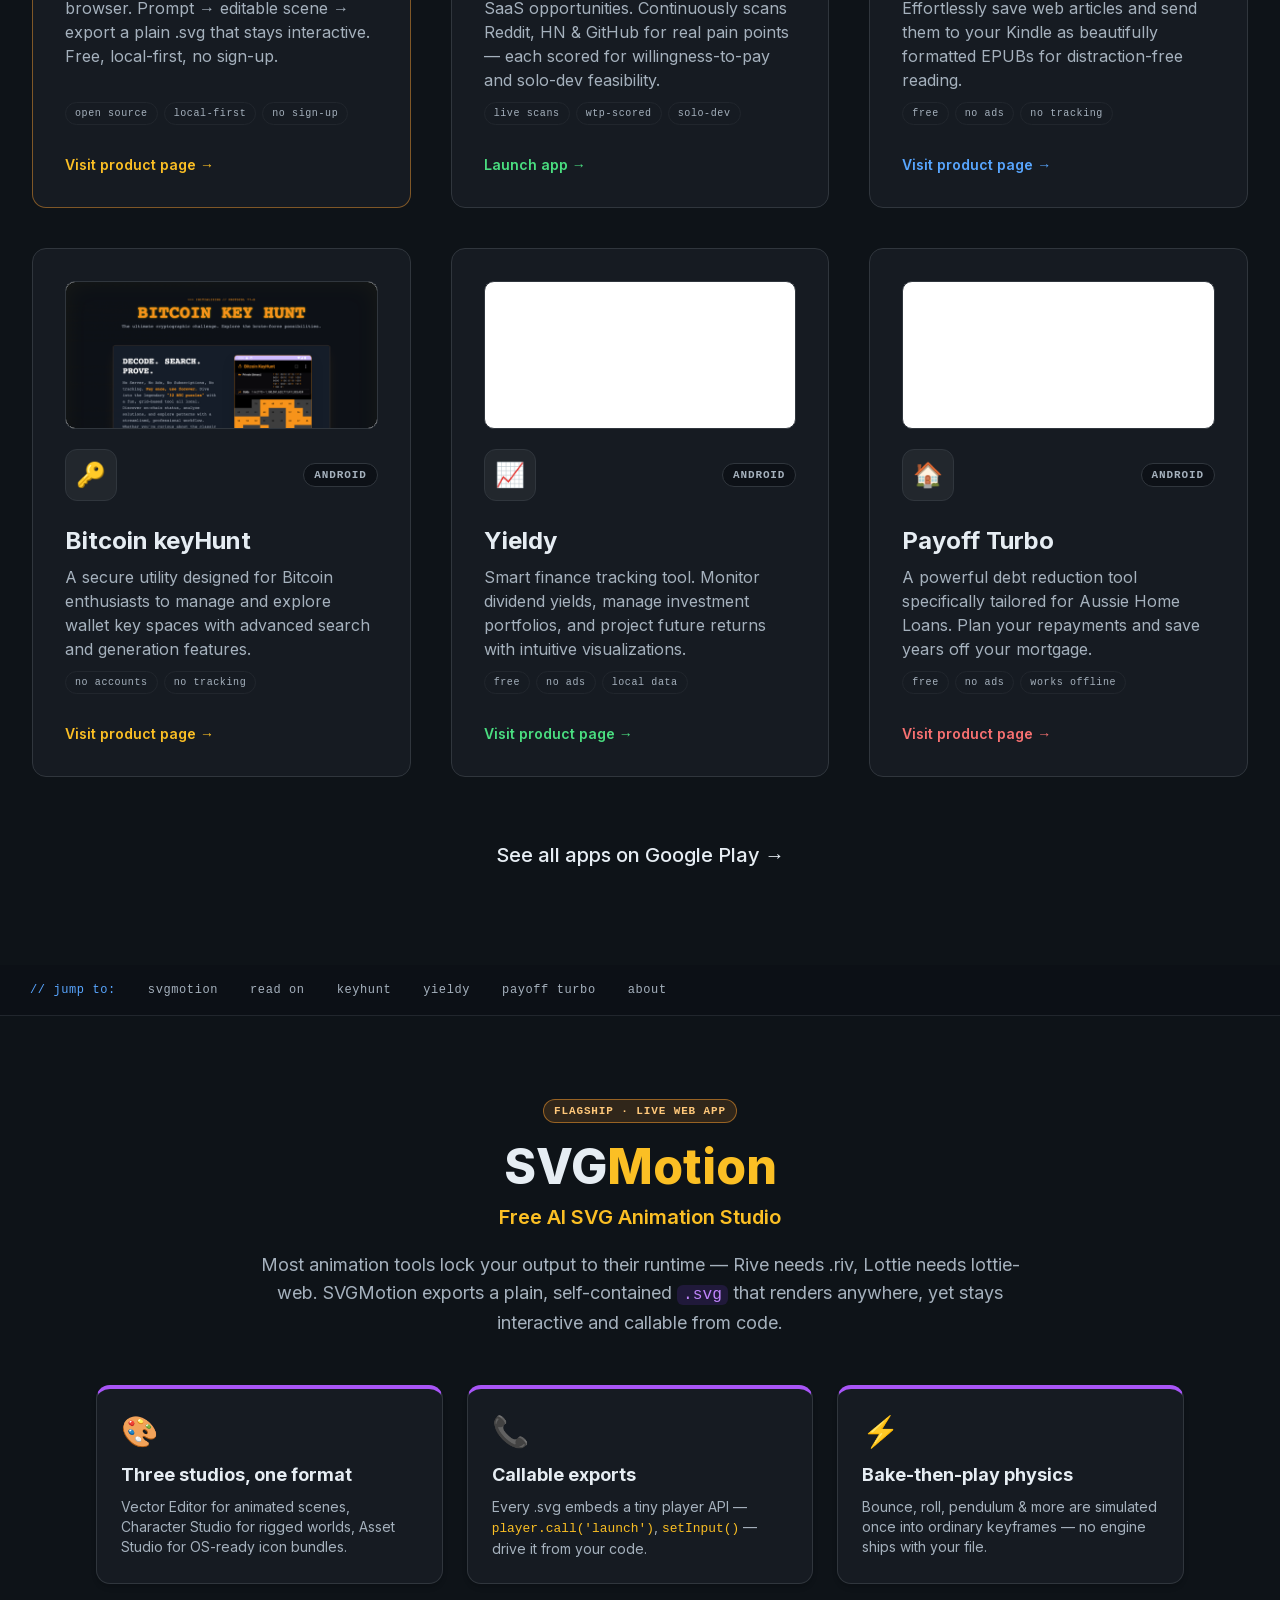
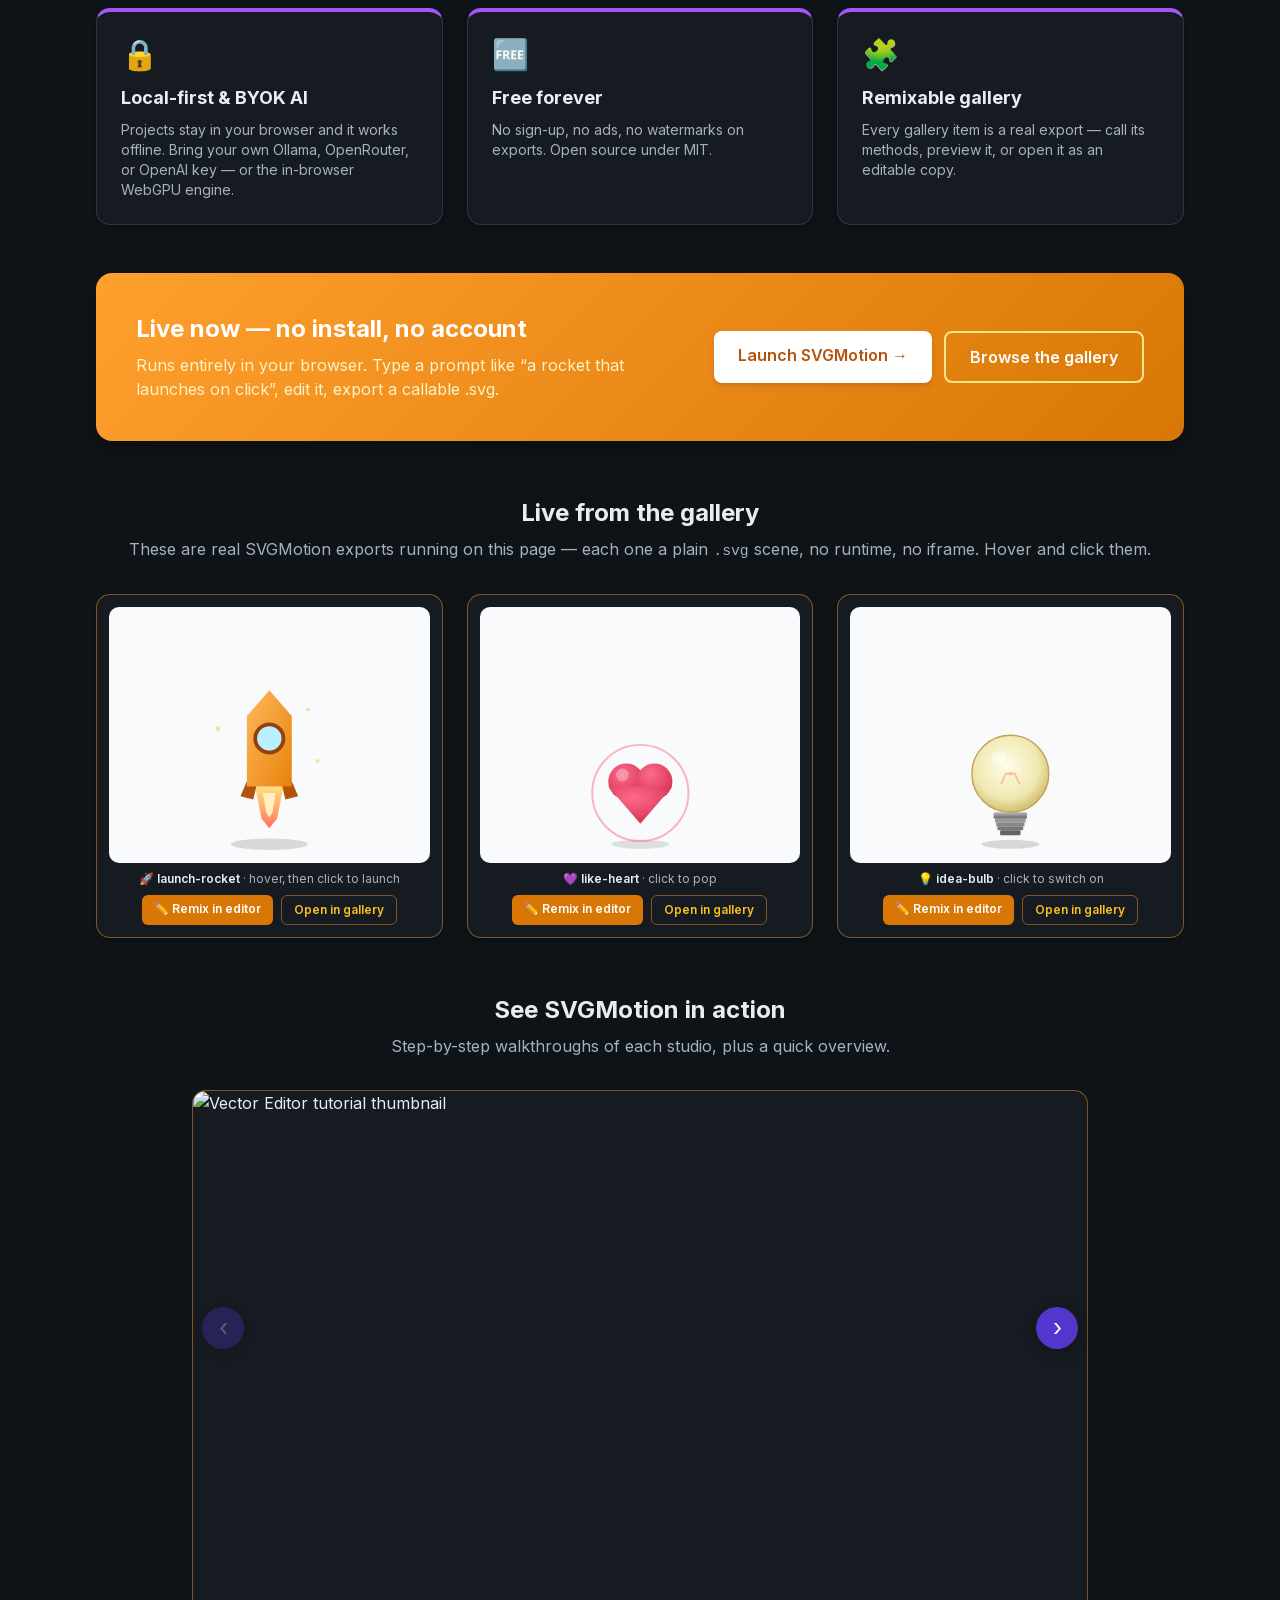
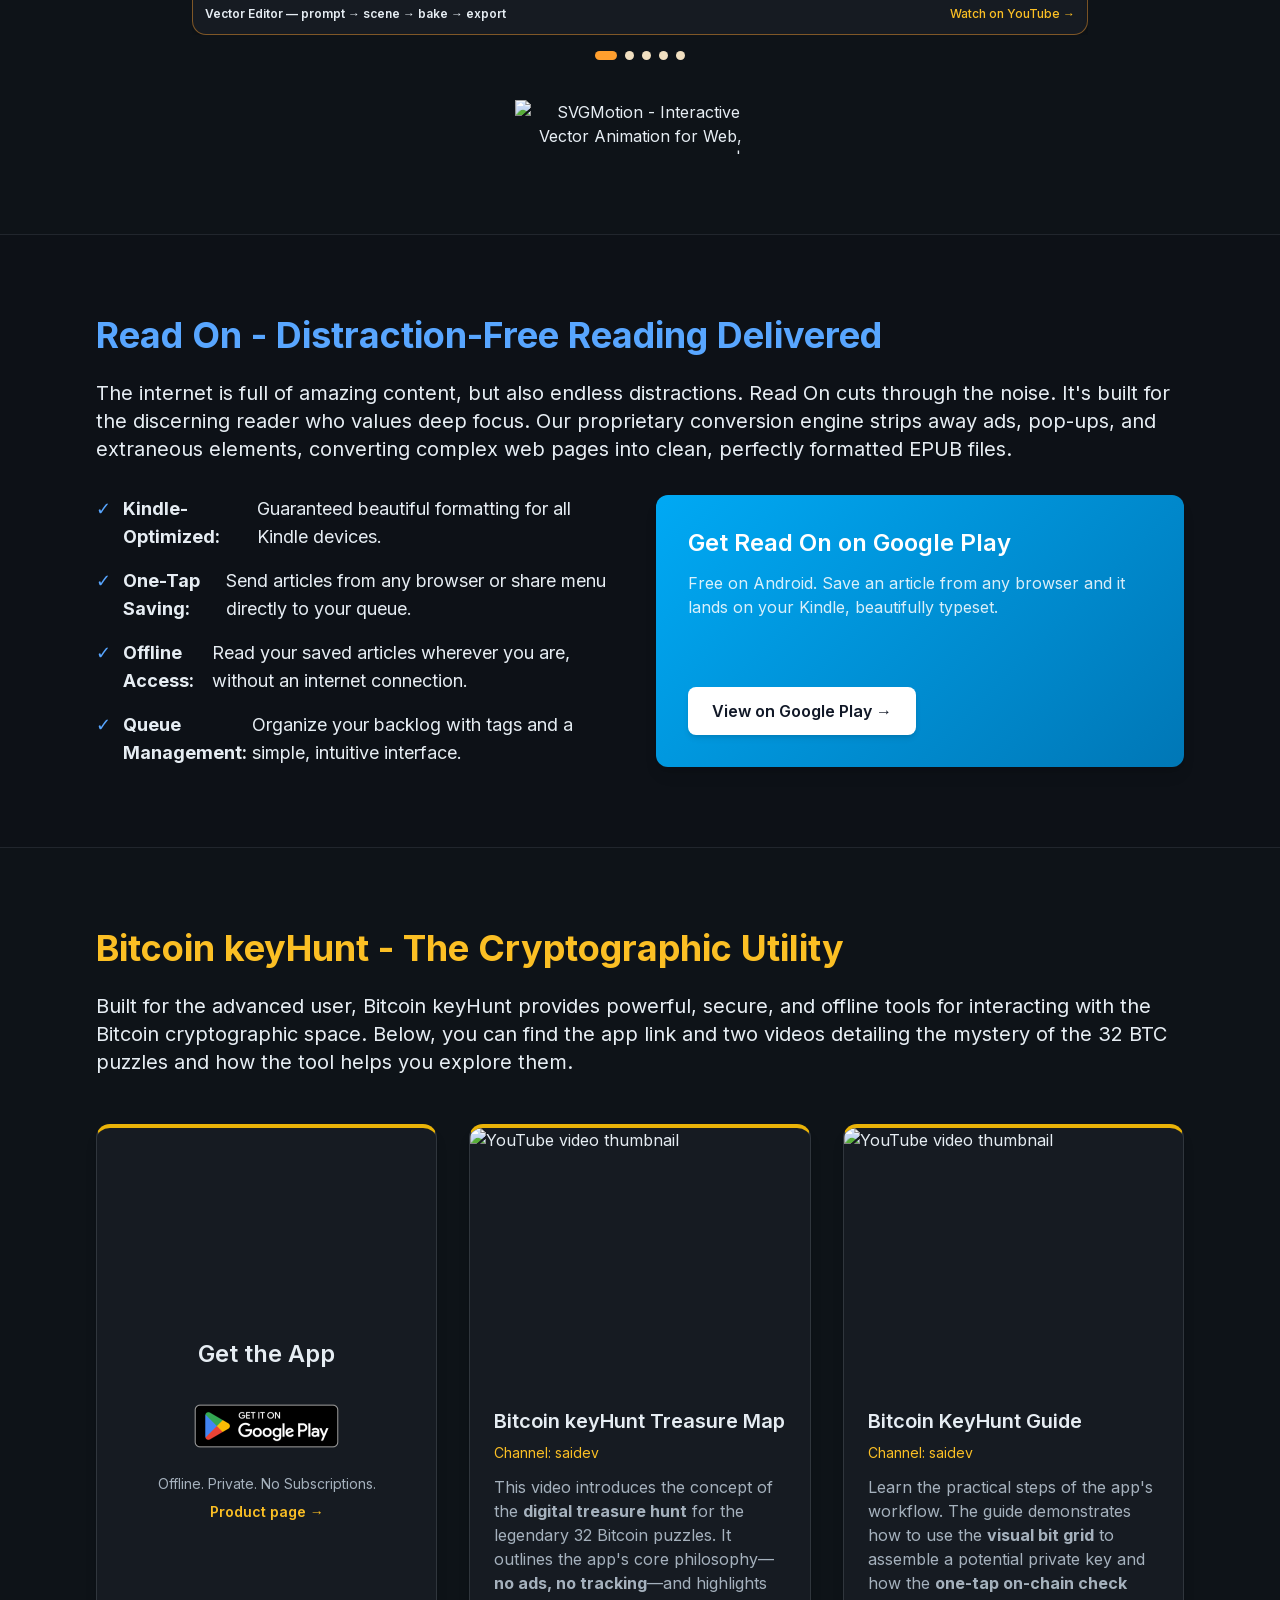
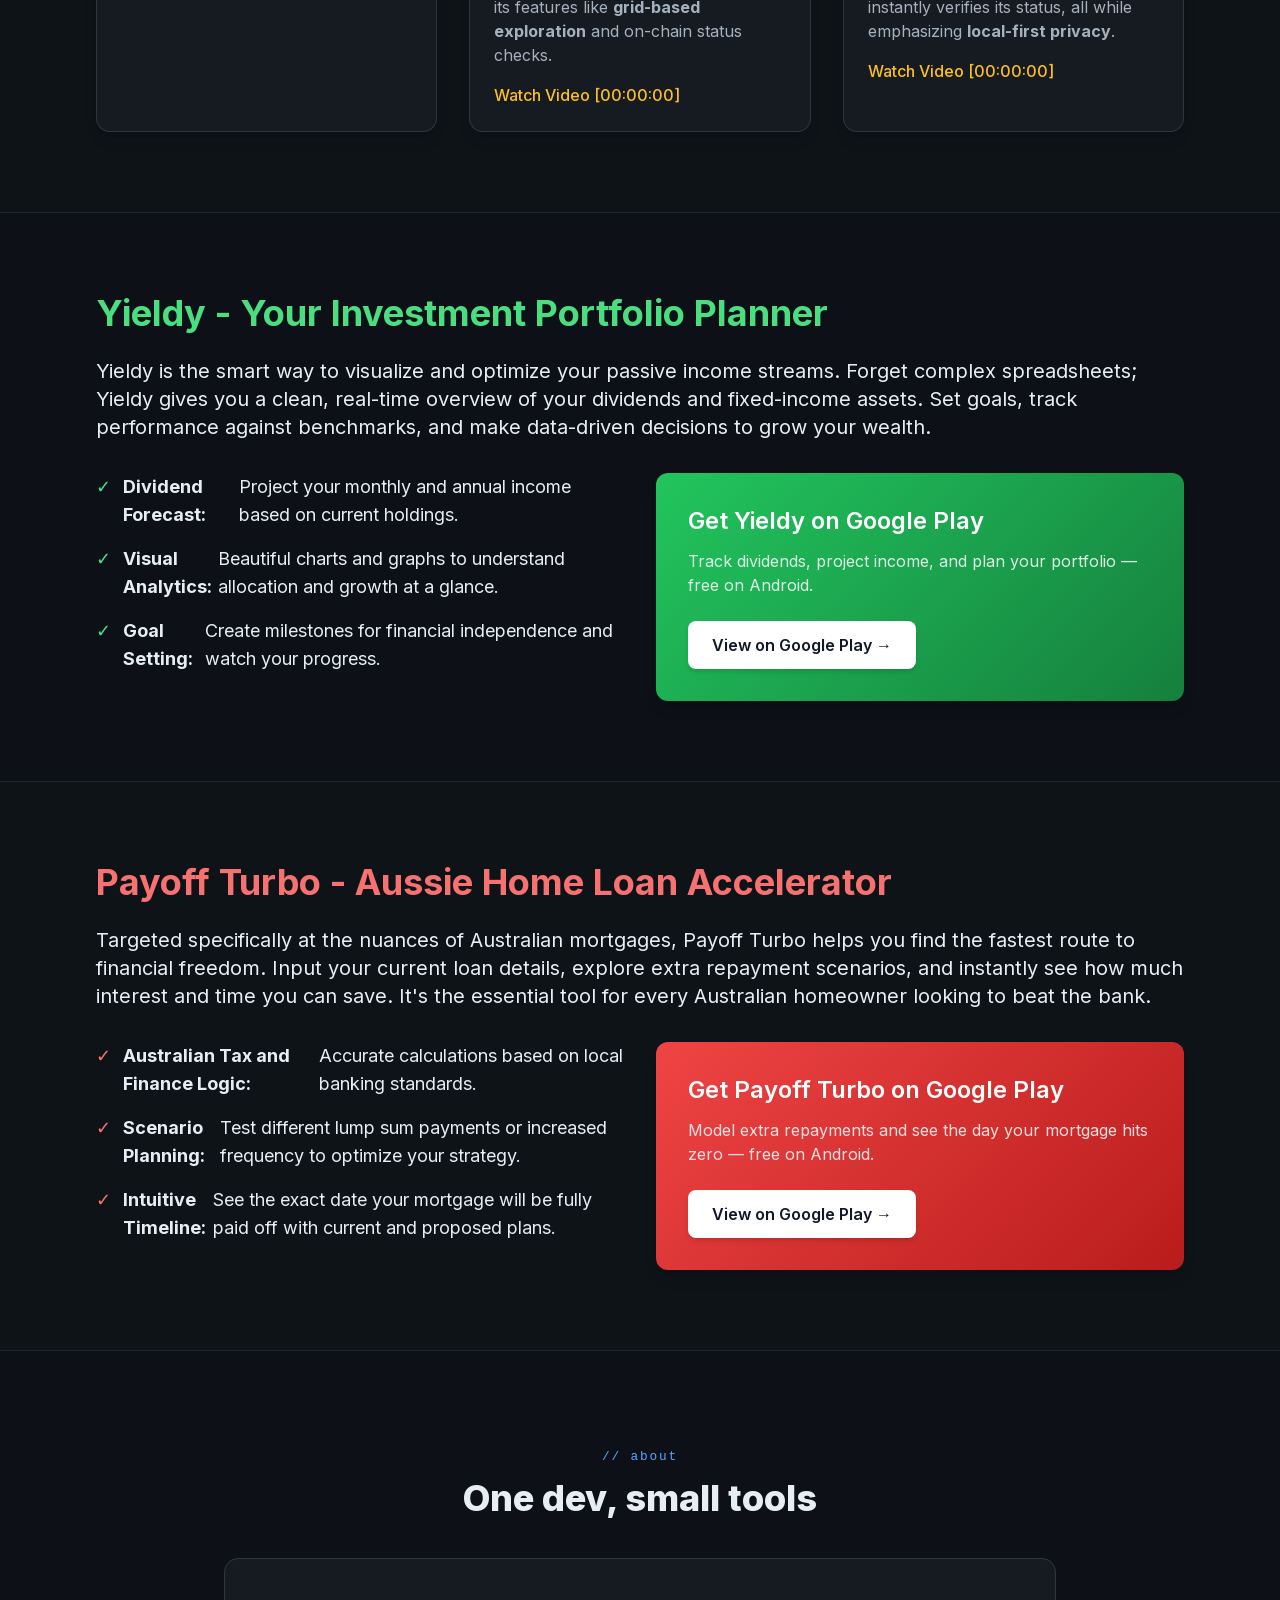
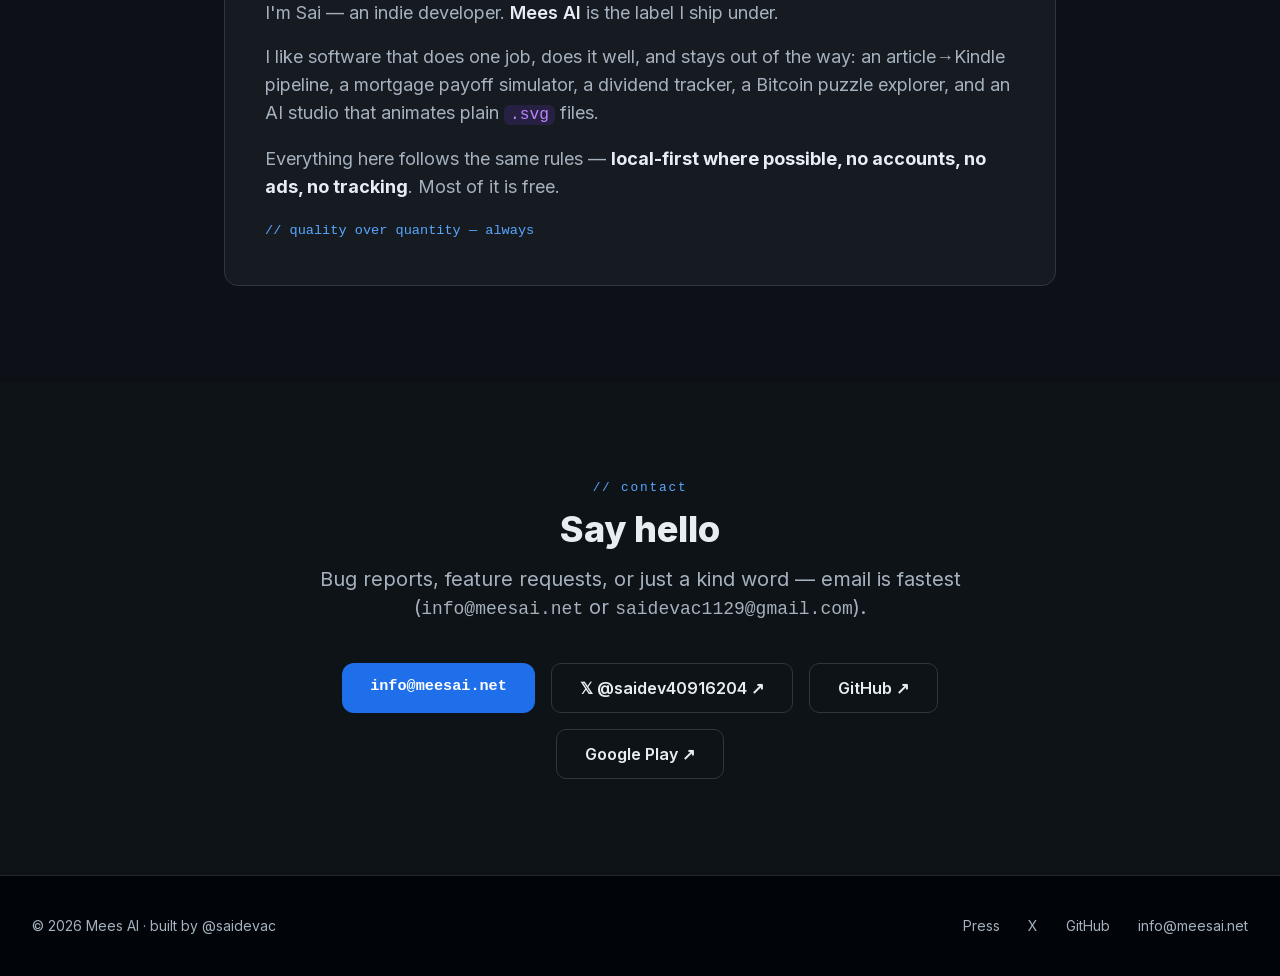
==== commit 1c533b00: "Retheme SVGMotion section violet -> amber Whole #app-svgmotion section followed the old brand: flags" ====
--- a/index.html
+++ b/index.html
@@ -78,6 +78,13 @@
         .edge-top-y { border-top: 4px solid #eab308 !important; }
         .codechip { font-family: var(--mono); font-size: .9em; background: rgba(124,58,237,.16); color: #c084fc; border-radius: 6px; padding: 1px 6px; }
         .ghp:hover { background: rgba(124,58,237,.16); }
+        .gha:hover { background: rgba(255,159,46,.16); }
+        .text-amber-100 { color: rgb(254,243,199); }
+        .text-amber-700 { color: rgb(180,83,9); }
+        .bg-amber-600 { background-color: rgb(217,119,6); }
+        .border-amber-200 { border-color: rgb(253,230,138); }
+        .hover\:bg-amber-50:hover { background-color: rgb(255,251,235); }
+        .hover\:bg-amber-700:hover { background-color: rgb(180,83,9); }
         .chip { display: inline-block; font-family: var(--mono); font-size: 11px; letter-spacing: .08em; padding: 3px 10px; border-radius: 9999px; border: 1px solid var(--line2); color: var(--dim); background: rgba(1,4,9,.4); }
         .ftab { font-family: var(--mono); font-size: 13px; letter-spacing: .06em; padding: 10px 22px; min-height: 44px; border-radius: 9999px; border: 1px solid var(--line2); color: var(--dim); background: var(--panel); cursor: pointer; transition: color .2s, border-color .2s; }
         .ftab:hover { color: var(--txt); }
@@ -450,9 +457,9 @@
         <!-- App Detail: SVGMotion --><section id="app-svgmotion" class="app-detail-section alt-sec border-b edge">
             <div class="max-w-6xl mx-auto px-4 sm:px-6 lg:px-8">
                 <div class="text-center max-w-3xl mx-auto mb-12">
-                    <span class="inline-block px-4 py-1.5 text-xs font-bold uppercase tracking-widest chip chip-acc rounded-full mb-5">Flagship &middot; Live web app</span>
-                    <h2 class="text-4xl sm:text-5xl font-extrabold txt mb-3">SVG<span class="purp">Motion</span></h2>
-                    <p class="text-xl font-semibold purp mb-5">Free AI SVG Animation Studio</p>
+                    <span class="inline-block px-4 py-1.5 text-xs font-bold uppercase tracking-widest chip chip-amb rounded-full mb-5">Flagship &middot; Live web app</span>
+                    <h2 class="text-4xl sm:text-5xl font-extrabold txt mb-3">SVG<span class="amb">Motion</span></h2>
+                    <p class="text-xl font-semibold amb mb-5">Free AI SVG Animation Studio</p>
                     <p class="text-lg dim">
                         Most animation tools lock your output to their runtime — Rive needs .riv, Lottie needs lottie-web. SVGMotion exports a plain, self-contained <code class="codechip">.svg</code> that renders anywhere, yet stays interactive and callable from code.
                     </p>
@@ -468,7 +475,7 @@
                     <div class="dk-card rounded-xl p-6 shadow-md edge-top-p">
                         <div class="text-3xl mb-3">📞</div>
                         <h3 class="font-bold text-lg mb-2">Callable exports</h3>
-                        <p class="dim text-sm">Every .svg embeds a tiny player API — <code class="purp">player.call('launch')</code>, <code class="purp">setInput()</code> — drive it from your code.</p>
+                        <p class="dim text-sm">Every .svg embeds a tiny player API — <code class="amb">player.call('launch')</code>, <code class="amb">setInput()</code> — drive it from your code.</p>
                     </div>
                     <div class="dk-card rounded-xl p-6 shadow-md edge-top-p">
                         <div class="text-3xl mb-3">⚡</div>
@@ -493,14 +500,14 @@
                 </div>
 
                 <!-- CTA banner -->
-                <div class="rounded-2xl shadow-xl p-8 sm:p-10 text-white flex flex-col md:flex-row md:items-center md:justify-between gap-6" style="background:linear-gradient(135deg,#7c3aed 0%,#4d36be 100%)">
+                <div class="rounded-2xl shadow-xl p-8 sm:p-10 text-white flex flex-col md:flex-row md:items-center md:justify-between gap-6" style="background:linear-gradient(135deg,#ff9f2e 0%,#d97706 100%)">
                     <div>
                         <h3 class="text-2xl font-bold mb-2">Live now — no install, no account</h3>
-                        <p class="text-purple-100 max-w-xl">Runs entirely in your browser. Type a prompt like &ldquo;a rocket that launches on click&rdquo;, edit it, export a callable .svg.</p>
+                        <p class="text-amber-100 max-w-xl">Runs entirely in your browser. Type a prompt like &ldquo;a rocket that launches on click&rdquo;, edit it, export a callable .svg.</p>
                     </div>
                     <div class="flex flex-wrap gap-3 shrink-0">
-                        <a href="https://app.svgmotion.meesai.net/" target="_blank" rel="noopener noreferrer" class="px-6 py-3 bg-white text-purple-700 rounded-lg font-semibold hover:bg-purple-50 transition duration-300 shadow-md">Launch SVGMotion &rarr;</a>
-                        <a href="https://app.svgmotion.meesai.net/gallery" target="_blank" rel="noopener noreferrer" class="px-6 py-3 border-2 border-purple-200 text-white rounded-lg font-semibold hover:bg-white/10 transition duration-300">Browse the gallery</a>
+                        <a href="https://app.svgmotion.meesai.net/" target="_blank" rel="noopener noreferrer" class="px-6 py-3 bg-white text-amber-700 rounded-lg font-semibold hover:bg-amber-50 transition duration-300 shadow-md">Launch SVGMotion &rarr;</a>
+                        <a href="https://app.svgmotion.meesai.net/gallery" target="_blank" rel="noopener noreferrer" class="px-6 py-3 border-2 border-amber-200 text-white rounded-lg font-semibold hover:bg-white/10 transition duration-300">Browse the gallery</a>
                     </div>
                 </div>
 
@@ -509,7 +516,7 @@
                     <h3 class="text-2xl font-bold text-center mb-2">Live from the gallery</h3>
                     <p class="text-center dim mb-8">These are real SVGMotion exports running on this page — each one a plain <code>.svg</code> scene, no runtime, no iframe. Hover and click them.</p>
                     <div class="grid grid-cols-1 sm:grid-cols-3 gap-6">
-<div class="dk-card rounded-xl shadow-md p-3 border edgep hover:shadow-xl transition duration-300">
+<div class="dk-card rounded-xl shadow-md p-3 border edgea hover:shadow-xl transition duration-300">
                     <div class="stage" style="aspect-ratio:5/4;width:100%;margin:auto;cursor:pointer"></div>
 <script>{
 
@@ -637,16 +644,16 @@
 }
 var MotionforgePlayer=SVGMotionPlayer; // legacy name — pre-rename embeds keep working
 
-const SCENE={"motionforge":1,"title":"Rocket","layers":[{"id":"shadow","label":"shadow","icon":"◌"},{"id":"flame","label":"flame","icon":"♢"},{"id":"body","label":"body","icon":"◇"},{"id":"sparkles","label":"sparkles","icon":"✦"}],"actions":[{"id":"idle","label":"idle","duration":320,"layers":{"sparkles":{"x":0,"y":0,"rotation":0,"scale":1,"opacity":0.55}}},{"id":"hover","label":"hover","duration":320,"layers":{"body":{"x":0,"y":-18,"rotation":3,"scale":1.04,"opacity":1},"flame":{"x":0,"y":0,"rotation":0,"scale":1.25,"opacity":1},"sparkles":{"x":0,"y":0,"rotation":0,"scale":1.15,"opacity":1}}},{"id":"launch","label":"launch","duration":700,"layers":{"body":{"x":0,"y":-105,"rotation":-2,"scale":0.96,"opacity":1},"flame":{"x":0,"y":8,"rotation":0,"scale":1.6,"opacity":1},"sparkles":{"x":0,"y":0,"rotation":0,"scale":0.4,"opacity":0},"shadow":{"x":0,"y":0,"rotation":0,"scale":0.55,"opacity":0.25}}},{"id":"success","label":"success","duration":420,"layers":{"body":{"x":0,"y":-12,"rotation":0,"scale":1.1,"opacity":1},"flame":{"x":0,"y":0,"rotation":0,"scale":0.4,"opacity":0},"sparkles":{"x":0,"y":0,"rotation":0,"scale":1.5,"opacity":1}}}],"transitions":[{"from":"idle","to":"hover","trigger":"pointerenter","duration":320,"easing":"easeOutBack"},{"from":"hover","to":"idle","trigger":"pointerleave","duration":320,"easing":"easeOut"},{"from":"idle","to":"launch","trigger":"click","duration":700,"easing":"easeInOut"},{"from":"launch","to":"success","trigger":"auto","duration":420,"easing":"easeOutBack"},{"from":"success","to":"idle","trigger":"auto","duration":320,"easing":"easeOut"}],"hidden":[],"css":"","inputs":{},"defs":"\u003cdefs>\u003clinearGradient id=\"rg\" x1=\"0\" y1=\"0\" x2=\"1\" y2=\"1\">\u003cstop stop-color=\"#8a72ff\">\u003c/stop>\u003cstop offset=\"1\" stop-color=\"#6046e7\">\u003c/stop>\u003c/linearGradient>\u003clinearGradient id=\"fg2\" x1=\"0\" y1=\"0\" x2=\"0\" y2=\"1\">\u003cstop stop-color=\"#ffdf80\">\u003c/stop>\u003cstop offset=\"1\" stop-color=\"#ff765c\">\u003c/stop>\u003c/linearGradient>\u003c/defs>","svg":"\u003cg id=\"scene-root\">\u003cg id=\"shadow\" transform=\"translate(250 370)\" style=\"\">\u003cellipse rx=\"60\" ry=\"9\" fill=\"#1a1530\" opacity=\".15\">\u003c/ellipse>\u003c/g>\u003cg id=\"flame\" transform=\"translate(250 280)\" style=\"\">\u003cpolygon points=\"-22,0 22,0 12,50 0,65 -12,50\" fill=\"url(#fg2)\">\u003c/polygon>\u003cpolygon points=\"-10,10 10,10 5,40 0,48 -5,40\" fill=\"#fff2bf\">\u003c/polygon>\u003c/g>\u003cg id=\"body\" transform=\"translate(250 220)\" style=\"\">\u003cpolygon points=\"-30,40 -45,75 -25,80 -18,50\" fill=\"#4d36be\">\u003c/polygon>\u003cpolygon points=\"30,40 45,75 25,80 18,50\" fill=\"#4d36be\">\u003c/polygon>\u003cpolygon points=\"0,-90 35,-50 35,60 -35,60 -35,-50\" fill=\"url(#rg)\">\u003c/polygon>\u003ccircle cx=\"0\" cy=\"-15\" r=\"22\" fill=\"#b9f0ff\" stroke=\"#4934af\" stroke-width=\"6\">\u003c/circle>\u003c/g>\u003cg id=\"sparkles\" transform=\"translate(250 220)\" fill=\"#f7c85b\" style=\"\">\u003ccircle cx=\"-80\" cy=\"-30\" r=\"4\">\u003c/circle>\u003ccircle cx=\"75\" cy=\"20\" r=\"3\">\u003c/circle>\u003ccircle cx=\"60\" cy=\"-60\" r=\"3\">\u003c/circle>\u003c/g>\u003c/g>"};
+const SCENE={"motionforge":1,"title":"Rocket","layers":[{"id":"shadow","label":"shadow","icon":"◌"},{"id":"flame","label":"flame","icon":"♢"},{"id":"body","label":"body","icon":"◇"},{"id":"sparkles","label":"sparkles","icon":"✦"}],"actions":[{"id":"idle","label":"idle","duration":320,"layers":{"sparkles":{"x":0,"y":0,"rotation":0,"scale":1,"opacity":0.55}}},{"id":"hover","label":"hover","duration":320,"layers":{"body":{"x":0,"y":-18,"rotation":3,"scale":1.04,"opacity":1},"flame":{"x":0,"y":0,"rotation":0,"scale":1.25,"opacity":1},"sparkles":{"x":0,"y":0,"rotation":0,"scale":1.15,"opacity":1}}},{"id":"launch","label":"launch","duration":700,"layers":{"body":{"x":0,"y":-105,"rotation":-2,"scale":0.96,"opacity":1},"flame":{"x":0,"y":8,"rotation":0,"scale":1.6,"opacity":1},"sparkles":{"x":0,"y":0,"rotation":0,"scale":0.4,"opacity":0},"shadow":{"x":0,"y":0,"rotation":0,"scale":0.55,"opacity":0.25}}},{"id":"success","label":"success","duration":420,"layers":{"body":{"x":0,"y":-12,"rotation":0,"scale":1.1,"opacity":1},"flame":{"x":0,"y":0,"rotation":0,"scale":0.4,"opacity":0},"sparkles":{"x":0,"y":0,"rotation":0,"scale":1.5,"opacity":1}}}],"transitions":[{"from":"idle","to":"hover","trigger":"pointerenter","duration":320,"easing":"easeOutBack"},{"from":"hover","to":"idle","trigger":"pointerleave","duration":320,"easing":"easeOut"},{"from":"idle","to":"launch","trigger":"click","duration":700,"easing":"easeInOut"},{"from":"launch","to":"success","trigger":"auto","duration":420,"easing":"easeOutBack"},{"from":"success","to":"idle","trigger":"auto","duration":320,"easing":"easeOut"}],"hidden":[],"css":"","inputs":{},"defs":"\u003cdefs>\u003clinearGradient id=\"rg\" x1=\"0\" y1=\"0\" x2=\"1\" y2=\"1\">\u003cstop stop-color=\"#ffb85c\">\u003c/stop>\u003cstop offset=\"1\" stop-color=\"#e8820c\">\u003c/stop>\u003c/linearGradient>\u003clinearGradient id=\"fg2\" x1=\"0\" y1=\"0\" x2=\"0\" y2=\"1\">\u003cstop stop-color=\"#ffdf80\">\u003c/stop>\u003cstop offset=\"1\" stop-color=\"#ff765c\">\u003c/stop>\u003c/linearGradient>\u003c/defs>","svg":"\u003cg id=\"scene-root\">\u003cg id=\"shadow\" transform=\"translate(250 370)\" style=\"\">\u003cellipse rx=\"60\" ry=\"9\" fill=\"#241505\" opacity=\".15\">\u003c/ellipse>\u003c/g>\u003cg id=\"flame\" transform=\"translate(250 280)\" style=\"\">\u003cpolygon points=\"-22,0 22,0 12,50 0,65 -12,50\" fill=\"url(#fg2)\">\u003c/polygon>\u003cpolygon points=\"-10,10 10,10 5,40 0,48 -5,40\" fill=\"#fff2bf\">\u003c/polygon>\u003c/g>\u003cg id=\"body\" transform=\"translate(250 220)\" style=\"\">\u003cpolygon points=\"-30,40 -45,75 -25,80 -18,50\" fill=\"#b45309\">\u003c/polygon>\u003cpolygon points=\"30,40 45,75 25,80 18,50\" fill=\"#b45309\">\u003c/polygon>\u003cpolygon points=\"0,-90 35,-50 35,60 -35,60 -35,-50\" fill=\"url(#rg)\">\u003c/polygon>\u003ccircle cx=\"0\" cy=\"-15\" r=\"22\" fill=\"#b9f0ff\" stroke=\"#92400e\" stroke-width=\"6\">\u003c/circle>\u003c/g>\u003cg id=\"sparkles\" transform=\"translate(250 220)\" fill=\"#f7c85b\" style=\"\">\u003ccircle cx=\"-80\" cy=\"-30\" r=\"4\">\u003c/circle>\u003ccircle cx=\"75\" cy=\"20\" r=\"3\">\u003c/circle>\u003ccircle cx=\"60\" cy=\"-60\" r=\"3\">\u003c/circle>\u003c/g>\u003c/g>"};
 let _el=document.currentScript.previousElementSibling;let _init=function(){SVGMotionPlayer(_el,SCENE)};if('IntersectionObserver' in window){let _o=new IntersectionObserver(function(e){if(e[0].isIntersecting){_init();_o.disconnect()}});_o.observe(_el)}else{_init()}
 }</script>
                     <p class="text-center text-xs dim mt-2">🚀 <span class="font-semibold txt">launch-rocket</span> · hover, then click to launch</p>
                     <div class="flex justify-center gap-2 mt-2">
-                        <a aria-label="Remix launch rocket in the SVGMotion editor" href="https://app.svgmotion.meesai.net/vectoreditor?scene=launch-rocket" target="_blank" rel="noopener noreferrer" class="px-3 py-1.5 text-xs font-semibold bg-purple-600 text-white rounded-md hover:bg-purple-700 transition">✏️ Remix in editor</a>
-                        <a aria-label="Open launch rocket in the SVGMotion gallery" href="https://app.svgmotion.meesai.net/gallery/launch-rocket" target="_blank" rel="noopener noreferrer" class="px-3 py-1.5 text-xs font-semibold border edgep purp rounded-md ghp transition">Open in gallery</a>
-                    </div>
-                </div>
-<div class="dk-card rounded-xl shadow-md p-3 border edgep hover:shadow-xl transition duration-300">
+                        <a aria-label="Remix launch rocket in the SVGMotion editor" href="https://app.svgmotion.meesai.net/vectoreditor?scene=launch-rocket" target="_blank" rel="noopener noreferrer" class="px-3 py-1.5 text-xs font-semibold bg-amber-600 text-white rounded-md hover:bg-amber-700 transition">✏️ Remix in editor</a>
+                        <a aria-label="Open launch rocket in the SVGMotion gallery" href="https://app.svgmotion.meesai.net/gallery/launch-rocket" target="_blank" rel="noopener noreferrer" class="px-3 py-1.5 text-xs font-semibold border edgea amb rounded-md gha transition">Open in gallery</a>
+                    </div>
+                </div>
+<div class="dk-card rounded-xl shadow-md p-3 border edgea hover:shadow-xl transition duration-300">
                     <div class="stage" style="aspect-ratio:5/4;width:100%;margin:auto;cursor:pointer"></div>
 <script>{
 
@@ -774,16 +781,16 @@
 }
 var MotionforgePlayer=SVGMotionPlayer; // legacy name — pre-rename embeds keep working
 
-const SCENE={"motionforge":1,"title":"Heart","layers":[{"id":"shadow","label":"shadow","icon":"◌"},{"id":"heart","label":"heart","icon":"♥"},{"id":"ring","label":"ring","icon":"◯"}],"actions":[{"id":"idle","label":"idle","duration":600,"layers":{"heart":{"x":0,"y":0,"rotation":0,"scale":1,"opacity":1}}},{"id":"hover","label":"hover","duration":300,"layers":{"heart":{"x":0,"y":0,"rotation":0,"scale":1.1,"opacity":1}}},{"id":"beat","label":"beat","duration":200,"layers":{"heart":{"x":0,"y":0,"rotation":0,"scale":1.35,"opacity":1},"ring":{"x":0,"y":0,"rotation":0,"scale":1.2,"opacity":0.6}}}],"transitions":[{"from":"idle","to":"hover","trigger":"pointerenter","duration":300,"easing":"easeOutBack"},{"from":"hover","to":"idle","trigger":"pointerleave","duration":300,"easing":"easeOut"},{"from":"idle","to":"beat","trigger":"click","duration":200,"easing":"spring"},{"from":"beat","to":"idle","trigger":"auto","duration":400,"easing":"easeOut"}],"hidden":[],"css":"","inputs":{},"defs":"\u003cdefs>\u003cradialGradient id=\"hg\" cx=\".4\" cy=\".3\" r=\".7\">\u003cstop stop-color=\"#ff6b8a\">\u003c/stop>\u003cstop offset=\"1\" stop-color=\"#d63555\">\u003c/stop>\u003c/radialGradient>\u003c/defs>","svg":"\u003cg id=\"scene-root\">\u003cg id=\"shadow\" transform=\"translate(250 370)\" style=\"\">\u003cellipse rx=\"45\" ry=\"7\" fill=\"#1a1530\" opacity=\".12\">\u003c/ellipse>\u003c/g>\u003cg id=\"heart\" transform=\"translate(250 290)\" style=\"\">\u003ccircle cx=\"-22\" cy=\"-18\" r=\"28\" fill=\"url(#hg)\">\u003c/circle>\u003ccircle cx=\"22\" cy=\"-18\" r=\"28\" fill=\"url(#hg)\">\u003c/circle>\u003cpolygon points=\"-50,-10 50,-10 0,48\" fill=\"url(#hg)\">\u003c/polygon>\u003ccircle cx=\"-28\" cy=\"-28\" r=\"10\" fill=\"#fff\" opacity=\".3\">\u003c/circle>\u003c/g>\u003cg id=\"ring\" transform=\"translate(250 290)\" opacity=\"0\" style=\"\">\u003ccircle r=\"75\" fill=\"none\" stroke=\"#ff6b8a\" stroke-width=\"3\" opacity=\".5\">\u003c/circle>\u003c/g>\u003c/g>"};
+const SCENE={"motionforge":1,"title":"Heart","layers":[{"id":"shadow","label":"shadow","icon":"◌"},{"id":"heart","label":"heart","icon":"♥"},{"id":"ring","label":"ring","icon":"◯"}],"actions":[{"id":"idle","label":"idle","duration":600,"layers":{"heart":{"x":0,"y":0,"rotation":0,"scale":1,"opacity":1}}},{"id":"hover","label":"hover","duration":300,"layers":{"heart":{"x":0,"y":0,"rotation":0,"scale":1.1,"opacity":1}}},{"id":"beat","label":"beat","duration":200,"layers":{"heart":{"x":0,"y":0,"rotation":0,"scale":1.35,"opacity":1},"ring":{"x":0,"y":0,"rotation":0,"scale":1.2,"opacity":0.6}}}],"transitions":[{"from":"idle","to":"hover","trigger":"pointerenter","duration":300,"easing":"easeOutBack"},{"from":"hover","to":"idle","trigger":"pointerleave","duration":300,"easing":"easeOut"},{"from":"idle","to":"beat","trigger":"click","duration":200,"easing":"spring"},{"from":"beat","to":"idle","trigger":"auto","duration":400,"easing":"easeOut"}],"hidden":[],"css":"","inputs":{},"defs":"\u003cdefs>\u003cradialGradient id=\"hg\" cx=\".4\" cy=\".3\" r=\".7\">\u003cstop stop-color=\"#ff6b8a\">\u003c/stop>\u003cstop offset=\"1\" stop-color=\"#d63555\">\u003c/stop>\u003c/radialGradient>\u003c/defs>","svg":"\u003cg id=\"scene-root\">\u003cg id=\"shadow\" transform=\"translate(250 370)\" style=\"\">\u003cellipse rx=\"45\" ry=\"7\" fill=\"#241505\" opacity=\".12\">\u003c/ellipse>\u003c/g>\u003cg id=\"heart\" transform=\"translate(250 290)\" style=\"\">\u003ccircle cx=\"-22\" cy=\"-18\" r=\"28\" fill=\"url(#hg)\">\u003c/circle>\u003ccircle cx=\"22\" cy=\"-18\" r=\"28\" fill=\"url(#hg)\">\u003c/circle>\u003cpolygon points=\"-50,-10 50,-10 0,48\" fill=\"url(#hg)\">\u003c/polygon>\u003ccircle cx=\"-28\" cy=\"-28\" r=\"10\" fill=\"#fff\" opacity=\".3\">\u003c/circle>\u003c/g>\u003cg id=\"ring\" transform=\"translate(250 290)\" opacity=\"0\" style=\"\">\u003ccircle r=\"75\" fill=\"none\" stroke=\"#ff6b8a\" stroke-width=\"3\" opacity=\".5\">\u003c/circle>\u003c/g>\u003c/g>"};
 let _el=document.currentScript.previousElementSibling;let _init=function(){SVGMotionPlayer(_el,SCENE)};if('IntersectionObserver' in window){let _o=new IntersectionObserver(function(e){if(e[0].isIntersecting){_init();_o.disconnect()}});_o.observe(_el)}else{_init()}
 }</script>
                     <p class="text-center text-xs dim mt-2">💜 <span class="font-semibold txt">like-heart</span> · click to pop</p>
                     <div class="flex justify-center gap-2 mt-2">
-                        <a aria-label="Remix like heart in the SVGMotion editor" href="https://app.svgmotion.meesai.net/vectoreditor?scene=like-heart" target="_blank" rel="noopener noreferrer" class="px-3 py-1.5 text-xs font-semibold bg-purple-600 text-white rounded-md hover:bg-purple-700 transition">✏️ Remix in editor</a>
-                        <a aria-label="Open like heart in the SVGMotion gallery" href="https://app.svgmotion.meesai.net/gallery/like-heart" target="_blank" rel="noopener noreferrer" class="px-3 py-1.5 text-xs font-semibold border edgep purp rounded-md ghp transition">Open in gallery</a>
-                    </div>
-                </div>
-<div class="dk-card rounded-xl shadow-md p-3 border edgep hover:shadow-xl transition duration-300">
+                        <a aria-label="Remix like heart in the SVGMotion editor" href="https://app.svgmotion.meesai.net/vectoreditor?scene=like-heart" target="_blank" rel="noopener noreferrer" class="px-3 py-1.5 text-xs font-semibold bg-amber-600 text-white rounded-md hover:bg-amber-700 transition">✏️ Remix in editor</a>
+                        <a aria-label="Open like heart in the SVGMotion gallery" href="https://app.svgmotion.meesai.net/gallery/like-heart" target="_blank" rel="noopener noreferrer" class="px-3 py-1.5 text-xs font-semibold border edgea amb rounded-md gha transition">Open in gallery</a>
+                    </div>
+                </div>
+<div class="dk-card rounded-xl shadow-md p-3 border edgea hover:shadow-xl transition duration-300">
                     <div class="stage" style="aspect-ratio:5/4;width:100%;margin:auto;cursor:pointer"></div>
 <script>{
 
@@ -911,13 +918,13 @@
 }
 var MotionforgePlayer=SVGMotionPlayer; // legacy name — pre-rename embeds keep working
 
-const SCENE={"motionforge":1,"title":"Light bulb","layers":[{"id":"shadow","label":"shadow","icon":"◌"},{"id":"base","label":"base","icon":"▭"},{"id":"bulb","label":"bulb","icon":"💡"},{"id":"filament","label":"filament","icon":"〜"},{"id":"glow","label":"glow","icon":"✦"}],"actions":[{"id":"idle","label":"idle","duration":400,"layers":{"filament":{"x":0,"y":0,"rotation":0,"scale":1,"opacity":0.3}}},{"id":"hover","label":"hover","duration":300,"layers":{"bulb":{"x":0,"y":0,"rotation":0,"scale":1.05,"opacity":1},"filament":{"x":0,"y":0,"rotation":0,"scale":1,"opacity":0.6}}},{"id":"on","label":"on","duration":200,"layers":{"glow":{"x":0,"y":0,"rotation":0,"scale":1,"opacity":1},"filament":{"x":0,"y":0,"rotation":0,"scale":1,"opacity":1},"bulb":{"x":0,"y":0,"rotation":0,"scale":1.08,"opacity":1}}}],"transitions":[{"from":"idle","to":"hover","trigger":"pointerenter","duration":300,"easing":"easeOut"},{"from":"hover","to":"idle","trigger":"pointerleave","duration":300,"easing":"easeOut"},{"from":"idle","to":"on","trigger":"click","duration":200,"easing":"easeOutBack"},{"from":"on","to":"idle","trigger":"auto","duration":600,"easing":"easeOut"}],"hidden":[],"css":"@keyframes hiGlow{50%{opacity:.75}} #bulb .hi{animation:hiGlow 2.4s ease-in-out infinite}","inputs":{},"defs":"\u003cdefs>\u003cradialGradient id=\"bg\" cx=\".45\" cy=\".4\" r=\".6\">\u003cstop stop-color=\"#fffce8\">\u003c/stop>\u003cstop offset=\".7\" stop-color=\"#f0e8b0\">\u003c/stop>\u003cstop offset=\"1\" stop-color=\"#d0c070\">\u003c/stop>\u003c/radialGradient>\u003clinearGradient id=\"mg\" x1=\"0\" y1=\"0\" x2=\"0\" y2=\"1\">\u003cstop stop-color=\"#bbb\">\u003c/stop>\u003cstop offset=\"1\" stop-color=\"#666\">\u003c/stop>\u003c/linearGradient>\u003cfilter id=\"glow\" x=\"-50%\" y=\"-50%\" width=\"200%\" height=\"200%\" transform=\"translate(0.00 0.00) rotate(0.00 0 0) translate(0 0) scale(1.000) translate(0.0 0.0)\" style=\"opacity: 1;\">\u003cfeGaussianBlur stdDeviation=\"10\">\u003c/feGaussianBlur>\u003cfeMerge>\u003cfeMergeNode>\u003c/feMergeNode>\u003cfeMergeNode in=\"SourceGraphic\">\u003c/feMergeNode>\u003c/feMerge>\u003c/filter>\u003c/defs>","svg":"\u003cg id=\"scene-root\">\u003cg id=\"shadow\" transform=\"translate(250 370)\" style=\"\">\u003cellipse rx=\"45\" ry=\"7\" fill=\"#1a1530\" opacity=\".15\">\u003c/ellipse>\u003c/g>\u003cg id=\"base\" transform=\"translate(250 320)\" style=\"\">\u003crect x=\"-26\" y=\"0\" width=\"52\" height=\"10\" rx=\"2\" fill=\"url(#mg)\">\u003c/rect>\u003crect x=\"-24\" y=\"10\" width=\"48\" height=\"6\" fill=\"#999\">\u003c/rect>\u003crect x=\"-22\" y=\"16\" width=\"44\" height=\"6\" fill=\"#888\">\u003c/rect>\u003crect x=\"-20\" y=\"22\" width=\"40\" height=\"6\" fill=\"#777\">\u003c/rect>\u003crect x=\"-16\" y=\"28\" width=\"32\" height=\"8\" rx=\"2\" fill=\"#666\">\u003c/rect>\u003c/g>\u003cg id=\"bulb\" transform=\"translate(250 260)\" style=\"\">\u003ccircle r=\"60\" fill=\"url(#bg)\" stroke=\"#c0a050\" stroke-width=\"2\">\u003c/circle>\u003ccircle class=\"hi\" cx=\"-18\" cy=\"-25\" r=\"12\" fill=\"#fff\" opacity=\".4\">\u003c/circle>\u003c/g>\u003cg id=\"filament\" transform=\"translate(250 265)\" opacity=\"0.3\" style=\"\">\u003cline x1=\"-14\" y1=\"10\" x2=\"-7\" y2=\"-5\" stroke=\"#ff5020\" stroke-width=\"3\" stroke-linecap=\"round\">\u003c/line>\u003cline x1=\"-7\" y1=\"-5\" x2=\"7\" y2=\"-5\" stroke=\"#ff5020\" stroke-width=\"3\" stroke-linecap=\"round\">\u003c/line>\u003cline x1=\"7\" y1=\"-5\" x2=\"14\" y2=\"10\" stroke=\"#ff5020\" stroke-width=\"3\" stroke-linecap=\"round\">\u003c/line>\u003ccircle cx=\"0\" cy=\"-5\" r=\"3\" fill=\"#ff5020\">\u003c/circle>\u003c/g>\u003cg id=\"glow\" opacity=\"0\">\u003ccircle r=\"85\" fill=\"#fff8d0\" filter=\"url(#glow)\">\u003c/circle>\u003c/g>\u003c/g>"};
+const SCENE={"motionforge":1,"title":"Light bulb","layers":[{"id":"shadow","label":"shadow","icon":"◌"},{"id":"base","label":"base","icon":"▭"},{"id":"bulb","label":"bulb","icon":"💡"},{"id":"filament","label":"filament","icon":"〜"},{"id":"glow","label":"glow","icon":"✦"}],"actions":[{"id":"idle","label":"idle","duration":400,"layers":{"filament":{"x":0,"y":0,"rotation":0,"scale":1,"opacity":0.3}}},{"id":"hover","label":"hover","duration":300,"layers":{"bulb":{"x":0,"y":0,"rotation":0,"scale":1.05,"opacity":1},"filament":{"x":0,"y":0,"rotation":0,"scale":1,"opacity":0.6}}},{"id":"on","label":"on","duration":200,"layers":{"glow":{"x":0,"y":0,"rotation":0,"scale":1,"opacity":1},"filament":{"x":0,"y":0,"rotation":0,"scale":1,"opacity":1},"bulb":{"x":0,"y":0,"rotation":0,"scale":1.08,"opacity":1}}}],"transitions":[{"from":"idle","to":"hover","trigger":"pointerenter","duration":300,"easing":"easeOut"},{"from":"hover","to":"idle","trigger":"pointerleave","duration":300,"easing":"easeOut"},{"from":"idle","to":"on","trigger":"click","duration":200,"easing":"easeOutBack"},{"from":"on","to":"idle","trigger":"auto","duration":600,"easing":"easeOut"}],"hidden":[],"css":"@keyframes hiGlow{50%{opacity:.75}} #bulb .hi{animation:hiGlow 2.4s ease-in-out infinite}","inputs":{},"defs":"\u003cdefs>\u003cradialGradient id=\"bg\" cx=\".45\" cy=\".4\" r=\".6\">\u003cstop stop-color=\"#fffce8\">\u003c/stop>\u003cstop offset=\".7\" stop-color=\"#f0e8b0\">\u003c/stop>\u003cstop offset=\"1\" stop-color=\"#d0c070\">\u003c/stop>\u003c/radialGradient>\u003clinearGradient id=\"mg\" x1=\"0\" y1=\"0\" x2=\"0\" y2=\"1\">\u003cstop stop-color=\"#bbb\">\u003c/stop>\u003cstop offset=\"1\" stop-color=\"#666\">\u003c/stop>\u003c/linearGradient>\u003cfilter id=\"glow\" x=\"-50%\" y=\"-50%\" width=\"200%\" height=\"200%\" transform=\"translate(0.00 0.00) rotate(0.00 0 0) translate(0 0) scale(1.000) translate(0.0 0.0)\" style=\"opacity: 1;\">\u003cfeGaussianBlur stdDeviation=\"10\">\u003c/feGaussianBlur>\u003cfeMerge>\u003cfeMergeNode>\u003c/feMergeNode>\u003cfeMergeNode in=\"SourceGraphic\">\u003c/feMergeNode>\u003c/feMerge>\u003c/filter>\u003c/defs>","svg":"\u003cg id=\"scene-root\">\u003cg id=\"shadow\" transform=\"translate(250 370)\" style=\"\">\u003cellipse rx=\"45\" ry=\"7\" fill=\"#241505\" opacity=\".15\">\u003c/ellipse>\u003c/g>\u003cg id=\"base\" transform=\"translate(250 320)\" style=\"\">\u003crect x=\"-26\" y=\"0\" width=\"52\" height=\"10\" rx=\"2\" fill=\"url(#mg)\">\u003c/rect>\u003crect x=\"-24\" y=\"10\" width=\"48\" height=\"6\" fill=\"#999\">\u003c/rect>\u003crect x=\"-22\" y=\"16\" width=\"44\" height=\"6\" fill=\"#888\">\u003c/rect>\u003crect x=\"-20\" y=\"22\" width=\"40\" height=\"6\" fill=\"#777\">\u003c/rect>\u003crect x=\"-16\" y=\"28\" width=\"32\" height=\"8\" rx=\"2\" fill=\"#666\">\u003c/rect>\u003c/g>\u003cg id=\"bulb\" transform=\"translate(250 260)\" style=\"\">\u003ccircle r=\"60\" fill=\"url(#bg)\" stroke=\"#c0a050\" stroke-width=\"2\">\u003c/circle>\u003ccircle class=\"hi\" cx=\"-18\" cy=\"-25\" r=\"12\" fill=\"#fff\" opacity=\".4\">\u003c/circle>\u003c/g>\u003cg id=\"filament\" transform=\"translate(250 265)\" opacity=\"0.3\" style=\"\">\u003cline x1=\"-14\" y1=\"10\" x2=\"-7\" y2=\"-5\" stroke=\"#ff5020\" stroke-width=\"3\" stroke-linecap=\"round\">\u003c/line>\u003cline x1=\"-7\" y1=\"-5\" x2=\"7\" y2=\"-5\" stroke=\"#ff5020\" stroke-width=\"3\" stroke-linecap=\"round\">\u003c/line>\u003cline x1=\"7\" y1=\"-5\" x2=\"14\" y2=\"10\" stroke=\"#ff5020\" stroke-width=\"3\" stroke-linecap=\"round\">\u003c/line>\u003ccircle cx=\"0\" cy=\"-5\" r=\"3\" fill=\"#ff5020\">\u003c/circle>\u003c/g>\u003cg id=\"glow\" opacity=\"0\">\u003ccircle r=\"85\" fill=\"#fff8d0\" filter=\"url(#glow)\">\u003c/circle>\u003c/g>\u003c/g>"};
 let _el=document.currentScript.previousElementSibling;let _init=function(){SVGMotionPlayer(_el,SCENE)};if('IntersectionObserver' in window){let _o=new IntersectionObserver(function(e){if(e[0].isIntersecting){_init();_o.disconnect()}});_o.observe(_el)}else{_init()}
 }</script>
                     <p class="text-center text-xs dim mt-2">💡 <span class="font-semibold txt">idea-bulb</span> · click to switch on</p>
                     <div class="flex justify-center gap-2 mt-2">
-                        <a aria-label="Remix idea bulb in the SVGMotion editor" href="https://app.svgmotion.meesai.net/vectoreditor?scene=idea-bulb" target="_blank" rel="noopener noreferrer" class="px-3 py-1.5 text-xs font-semibold bg-purple-600 text-white rounded-md hover:bg-purple-700 transition">✏️ Remix in editor</a>
-                        <a aria-label="Open idea bulb in the SVGMotion gallery" href="https://app.svgmotion.meesai.net/gallery/idea-bulb" target="_blank" rel="noopener noreferrer" class="px-3 py-1.5 text-xs font-semibold border edgep purp rounded-md ghp transition">Open in gallery</a>
+                        <a aria-label="Remix idea bulb in the SVGMotion editor" href="https://app.svgmotion.meesai.net/vectoreditor?scene=idea-bulb" target="_blank" rel="noopener noreferrer" class="px-3 py-1.5 text-xs font-semibold bg-amber-600 text-white rounded-md hover:bg-amber-700 transition">✏️ Remix in editor</a>
+                        <a aria-label="Open idea bulb in the SVGMotion gallery" href="https://app.svgmotion.meesai.net/gallery/idea-bulb" target="_blank" rel="noopener noreferrer" class="px-3 py-1.5 text-xs font-semibold border edgea amb rounded-md gha transition">Open in gallery</a>
                     </div>
                 </div>
                     </div>
@@ -936,13 +943,13 @@
                     .yt-car-btn[disabled]{opacity:.3;pointer-events:none}
                     .yt-car-prev{left:10px}.yt-car-next{right:10px}
                     .yt-car-dots{display:flex;justify-content:center;gap:8px;margin-top:16px}
-                    .yt-car-dot{width:9px;height:9px;border:0;border-radius:9999px;background:#d3c9f5;padding:0;cursor:pointer;transition:background .2s,width .2s}
-                    .yt-car-dot.on{background:#6a4fd8;width:22px}
+                    .yt-car-dot{width:9px;height:9px;border:0;border-radius:9999px;background:#f0dfc0;padding:0;cursor:pointer;transition:background .2s,width .2s}
+                    .yt-car-dot.on{background:#ff9f2e;width:22px}
                     </style>
                     <div class="yt-carousel relative max-w-4xl mx-auto">
                         <div class="yt-car-track flex overflow-x-auto">
                             <div class="yt-car-slide">
-                                <div class="dk-card rounded-xl shadow-md overflow-hidden border edgep hover:shadow-xl transition duration-300">
+                                <div class="dk-card rounded-xl shadow-md overflow-hidden border edgea hover:shadow-xl transition duration-300">
                                     <div class="aspect-video w-full yt-facade cursor-pointer relative group" data-yt="5Qt1prdnr60" role="button" tabindex="0" aria-label="Play the Vector Editor tutorial">
                                         <img src="https://i.ytimg.com/vi/5Qt1prdnr60/maxresdefault.jpg" alt="Vector Editor tutorial thumbnail" class="w-full h-full object-cover" loading="lazy" width="1280" height="720">
                                         <div class="absolute inset-0 flex items-center justify-center bg-black/20 group-hover:bg-black/40 transition duration-300">
@@ -951,12 +958,12 @@
                                     </div>
                                     <div class="p-3 flex items-center justify-between gap-2">
                                         <p class="text-xs font-semibold txt">Vector Editor — prompt → scene → bake → export</p>
-                                        <a href="https://youtu.be/5Qt1prdnr60" target="_blank" rel="noopener noreferrer" class="text-xs font-medium purp hover:purp transition whitespace-nowrap" aria-label="Watch the Vector Editor tutorial on YouTube">Watch on YouTube &rarr;</a>
+                                        <a href="https://youtu.be/5Qt1prdnr60" target="_blank" rel="noopener noreferrer" class="text-xs font-medium amb hover:amb transition whitespace-nowrap" aria-label="Watch the Vector Editor tutorial on YouTube">Watch on YouTube &rarr;</a>
                                     </div>
                                 </div>
                             </div>
                             <div class="yt-car-slide">
-                                <div class="dk-card rounded-xl shadow-md overflow-hidden border edgep hover:shadow-xl transition duration-300">
+                                <div class="dk-card rounded-xl shadow-md overflow-hidden border edgea hover:shadow-xl transition duration-300">
                                     <div class="aspect-video w-full yt-facade cursor-pointer relative group" data-yt="TIsaGrR4e0U" role="button" tabindex="0" aria-label="Play the Character Studio tutorial">
                                         <img src="https://i.ytimg.com/vi/TIsaGrR4e0U/maxresdefault.jpg" alt="Character Studio tutorial thumbnail" class="w-full h-full object-cover" loading="lazy" width="1280" height="720">
                                         <div class="absolute inset-0 flex items-center justify-center bg-black/20 group-hover:bg-black/40 transition duration-300">
@@ -965,12 +972,12 @@
                                     </div>
                                     <div class="p-3 flex items-center justify-between gap-2">
                                         <p class="text-xs font-semibold txt">Character Studio — micros, macros &amp; export</p>
-                                        <a href="https://youtu.be/TIsaGrR4e0U" target="_blank" rel="noopener noreferrer" class="text-xs font-medium purp hover:purp transition whitespace-nowrap" aria-label="Watch the Character Studio tutorial on YouTube">Watch on YouTube &rarr;</a>
+                                        <a href="https://youtu.be/TIsaGrR4e0U" target="_blank" rel="noopener noreferrer" class="text-xs font-medium amb hover:amb transition whitespace-nowrap" aria-label="Watch the Character Studio tutorial on YouTube">Watch on YouTube &rarr;</a>
                                     </div>
                                 </div>
                             </div>
                             <div class="yt-car-slide">
-                                <div class="dk-card rounded-xl shadow-md overflow-hidden border edgep hover:shadow-xl transition duration-300">
+                                <div class="dk-card rounded-xl shadow-md overflow-hidden border edgea hover:shadow-xl transition duration-300">
                                     <div class="aspect-video w-full yt-facade cursor-pointer relative group" data-yt="unzcFp112Oo" role="button" tabindex="0" aria-label="Play the Asset Studio tutorial">
                                         <img src="https://i.ytimg.com/vi/unzcFp112Oo/maxresdefault.jpg" alt="Asset Studio tutorial thumbnail" class="w-full h-full object-cover" loading="lazy" width="1280" height="720">
                                         <div class="absolute inset-0 flex items-center justify-center bg-black/20 group-hover:bg-black/40 transition duration-300">
@@ -979,12 +986,12 @@
                                     </div>
                                     <div class="p-3 flex items-center justify-between gap-2">
                                         <p class="text-xs font-semibold txt">Asset Studio — pieces → bundle export</p>
-                                        <a href="https://youtu.be/unzcFp112Oo" target="_blank" rel="noopener noreferrer" class="text-xs font-medium purp hover:purp transition whitespace-nowrap" aria-label="Watch the Asset Studio tutorial on YouTube">Watch on YouTube &rarr;</a>
+                                        <a href="https://youtu.be/unzcFp112Oo" target="_blank" rel="noopener noreferrer" class="text-xs font-medium amb hover:amb transition whitespace-nowrap" aria-label="Watch the Asset Studio tutorial on YouTube">Watch on YouTube &rarr;</a>
                                     </div>
                                 </div>
                             </div>
                             <div class="yt-car-slide">
-                                <div class="dk-card rounded-xl shadow-md overflow-hidden border edgep hover:shadow-xl transition duration-300">
+                                <div class="dk-card rounded-xl shadow-md overflow-hidden border edgea hover:shadow-xl transition duration-300">
                                     <div class="aspect-video w-full yt-facade cursor-pointer relative group" data-yt="7OoTwcL0uiY" role="button" tabindex="0" aria-label="Play the SVGMotion overview and explainer">
                                         <img src="https://i.ytimg.com/vi/7OoTwcL0uiY/maxresdefault.jpg" alt="SVGMotion overview video thumbnail" class="w-full h-full object-cover" loading="lazy" width="1280" height="720">
                                         <div class="absolute inset-0 flex items-center justify-center bg-black/20 group-hover:bg-black/40 transition duration-300">
@@ -993,12 +1000,12 @@
                                     </div>
                                     <div class="p-3 flex items-center justify-between gap-2">
                                         <p class="text-xs font-semibold txt">Overview &amp; explainer</p>
-                                        <a href="https://youtu.be/7OoTwcL0uiY" target="_blank" rel="noopener noreferrer" class="text-xs font-medium purp hover:purp transition whitespace-nowrap" aria-label="Watch the SVGMotion overview &amp; explainer on YouTube">Watch on YouTube &rarr;</a>
+                                        <a href="https://youtu.be/7OoTwcL0uiY" target="_blank" rel="noopener noreferrer" class="text-xs font-medium amb hover:amb transition whitespace-nowrap" aria-label="Watch the SVGMotion overview &amp; explainer on YouTube">Watch on YouTube &rarr;</a>
                                     </div>
                                 </div>
                             </div>
                             <div class="yt-car-slide">
-                                <div class="dk-card rounded-xl shadow-md overflow-hidden border edgep hover:shadow-xl transition duration-300">
+                                <div class="dk-card rounded-xl shadow-md overflow-hidden border edgea hover:shadow-xl transition duration-300">
                                     <div class="aspect-video w-full yt-facade cursor-pointer relative group" data-yt="XQQAlOLs--Q" role="button" tabindex="0" aria-label="Play the SVGMotion short video">
                                         <img src="https://i.ytimg.com/vi/XQQAlOLs--Q/oar2.jpg" alt="SVGMotion short video thumbnail" class="w-full h-full object-cover" loading="lazy" width="720" height="1280">
                                         <div class="absolute inset-0 flex items-center justify-center bg-black/20 group-hover:bg-black/40 transition duration-300">
@@ -1007,7 +1014,7 @@
                                     </div>
                                     <div class="p-3 flex items-center justify-between gap-2">
                                         <p class="text-xs font-semibold txt">Physics bake short</p>
-                                        <a href="https://youtube.com/shorts/XQQAlOLs--Q" target="_blank" rel="noopener noreferrer" class="text-xs font-medium purp hover:purp transition whitespace-nowrap" aria-label="Watch the SVGMotion short on YouTube">Watch on YouTube &rarr;</a>
+                                        <a href="https://youtube.com/shorts/XQQAlOLs--Q" target="_blank" rel="noopener noreferrer" class="text-xs font-medium amb hover:amb transition whitespace-nowrap" aria-label="Watch the SVGMotion short on YouTube">Watch on YouTube &rarr;</a>
                                     </div>
                                 </div>
                             </div>
